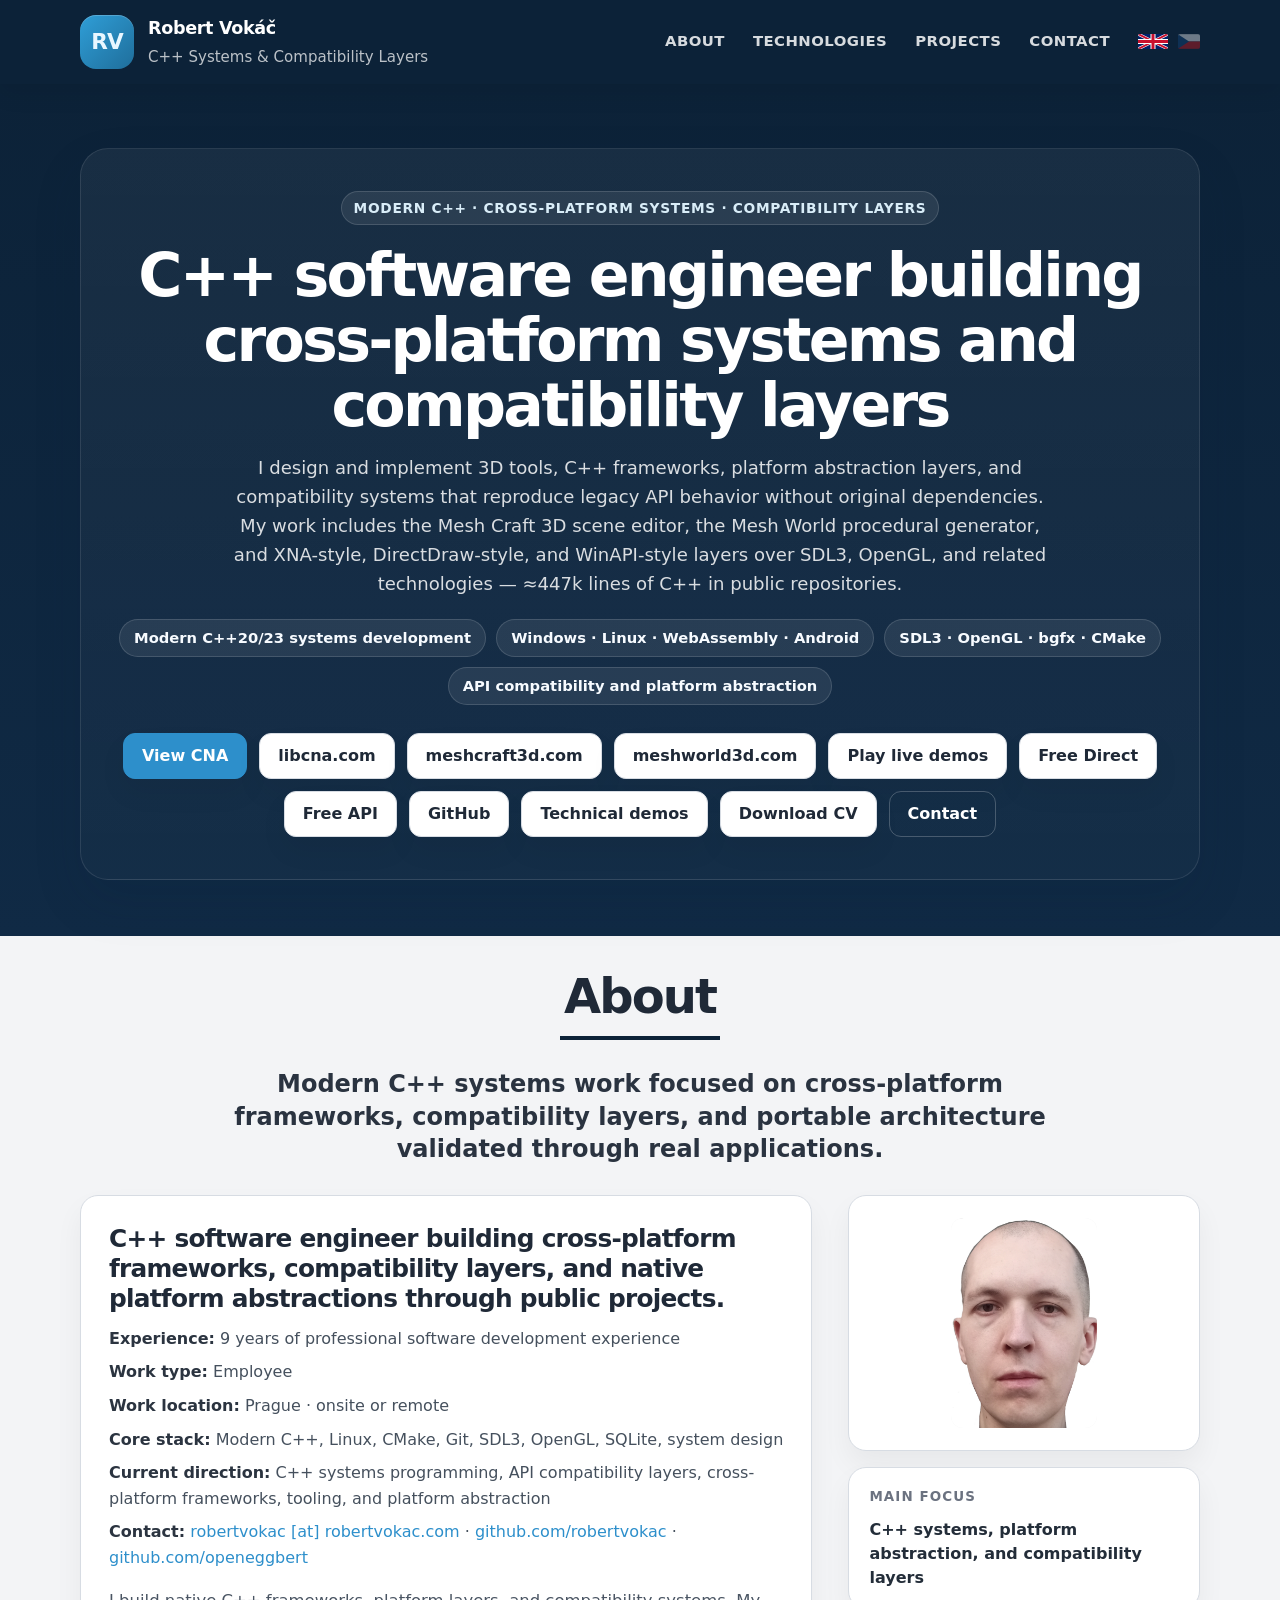
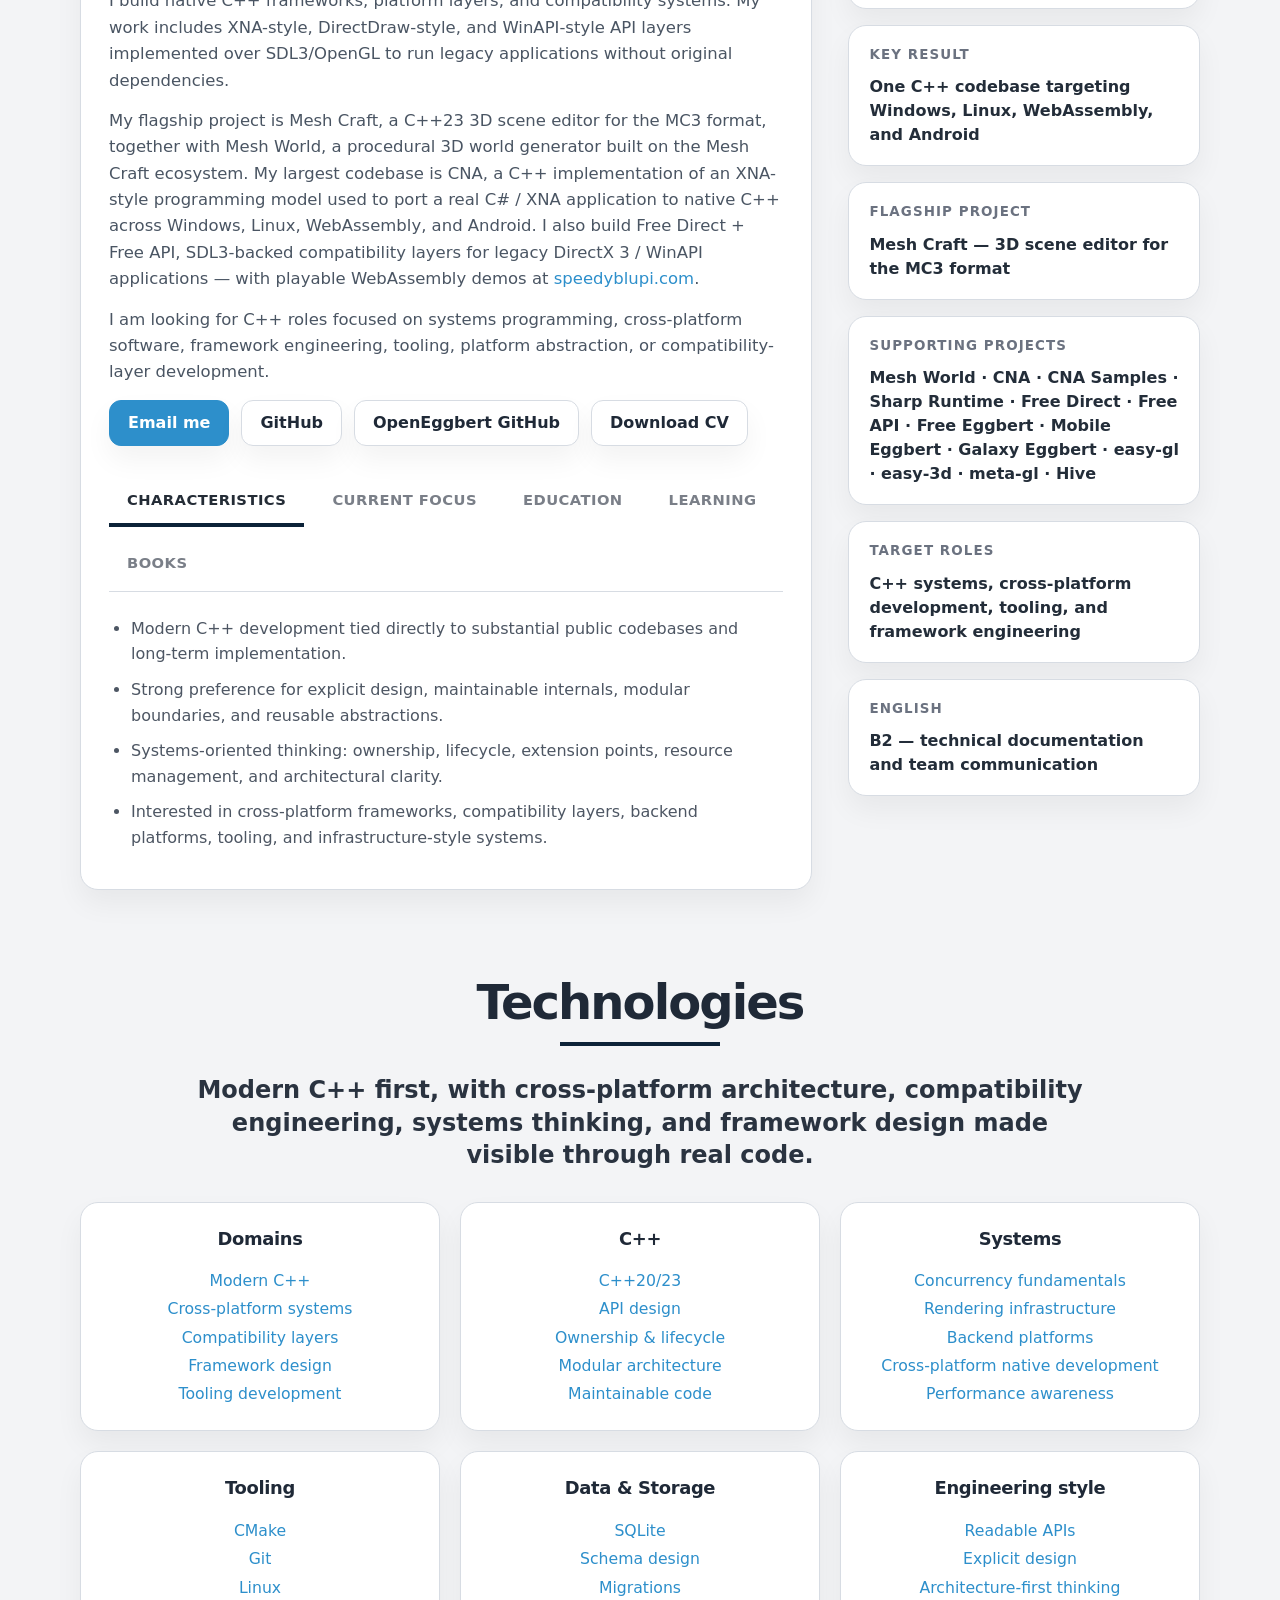
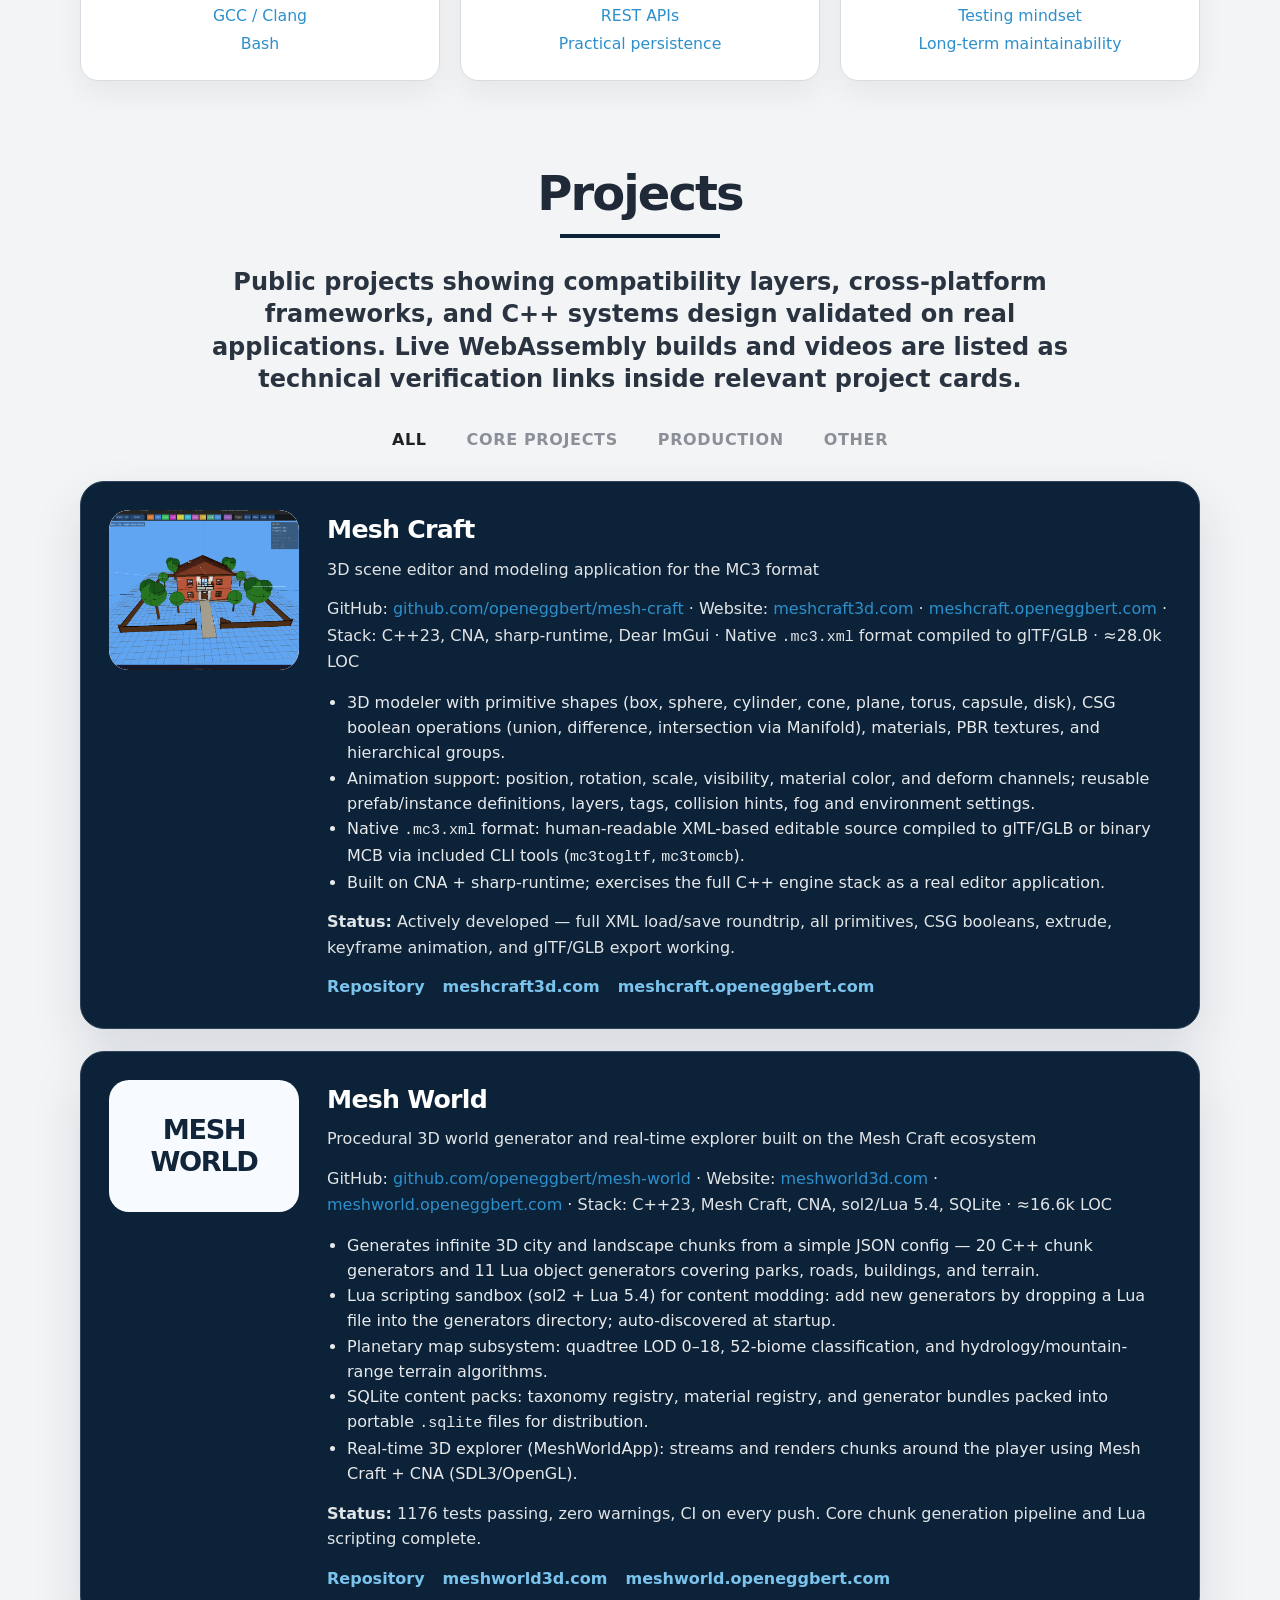
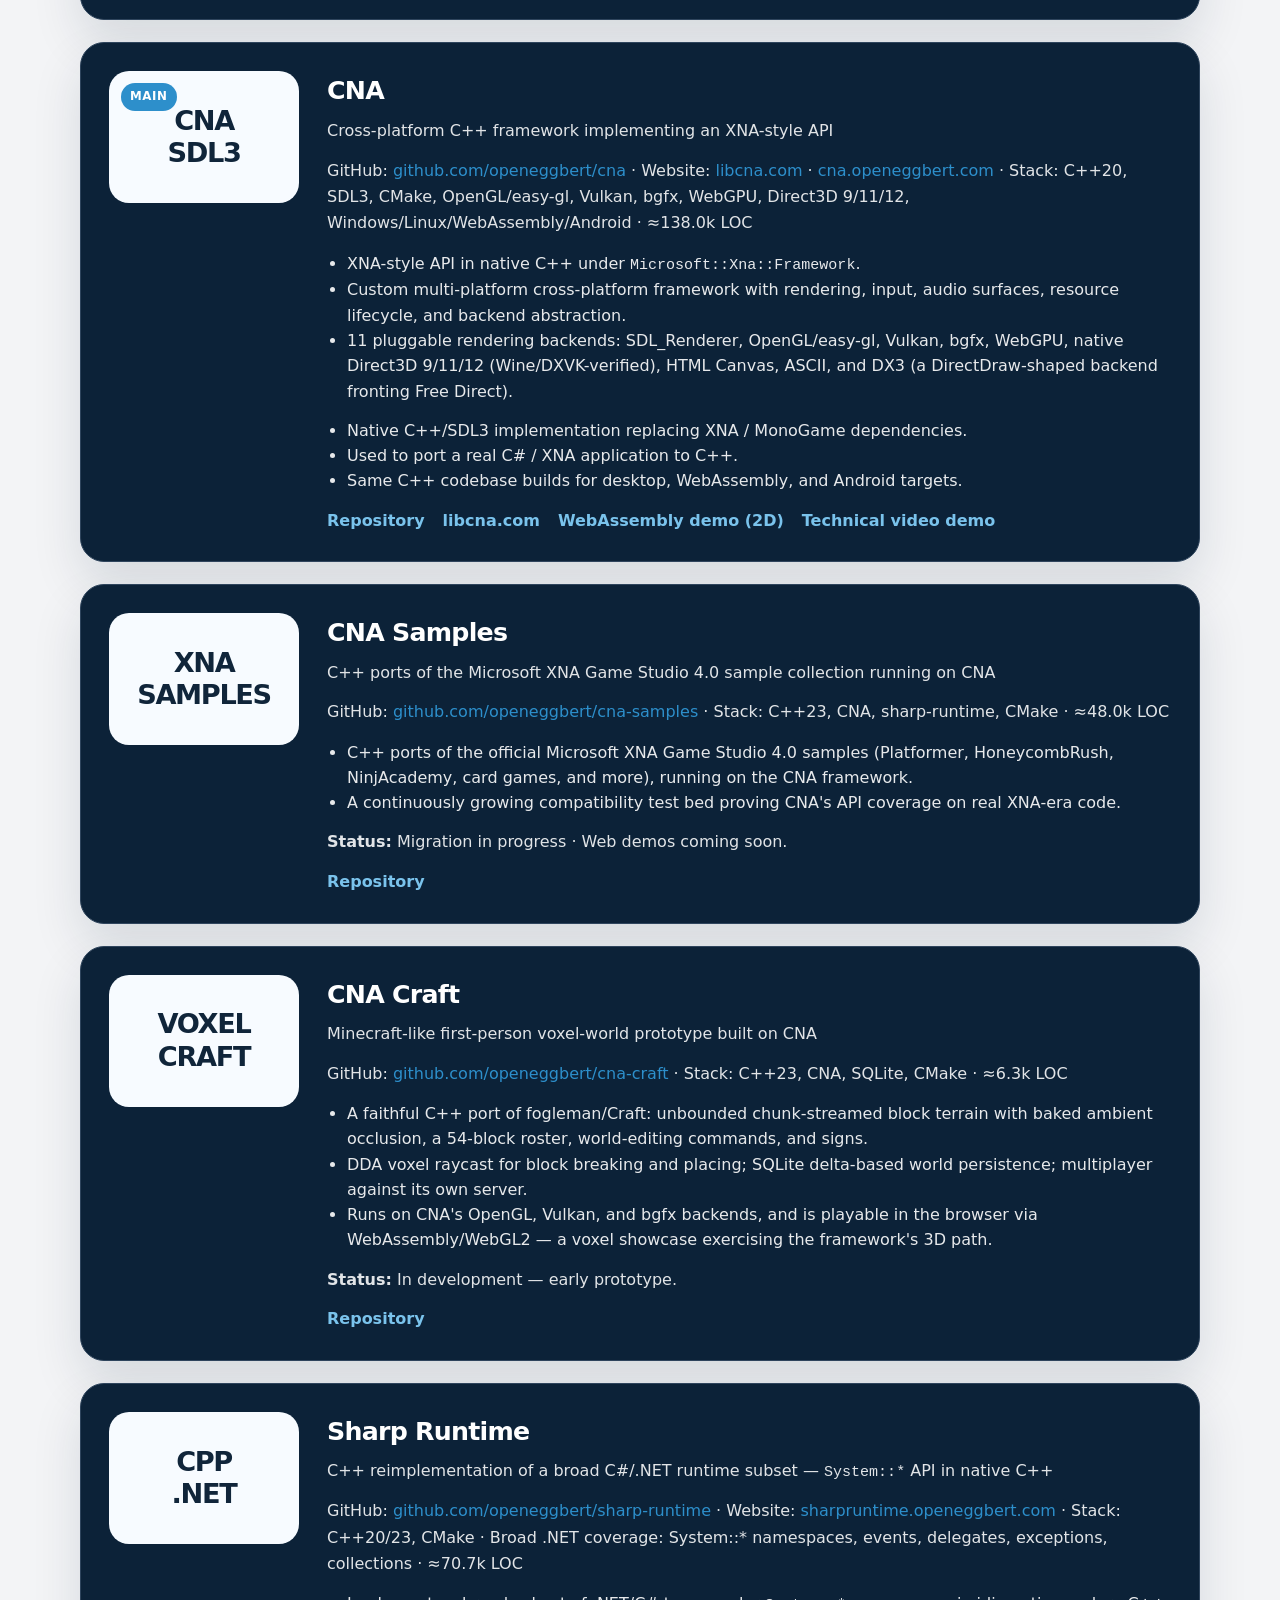
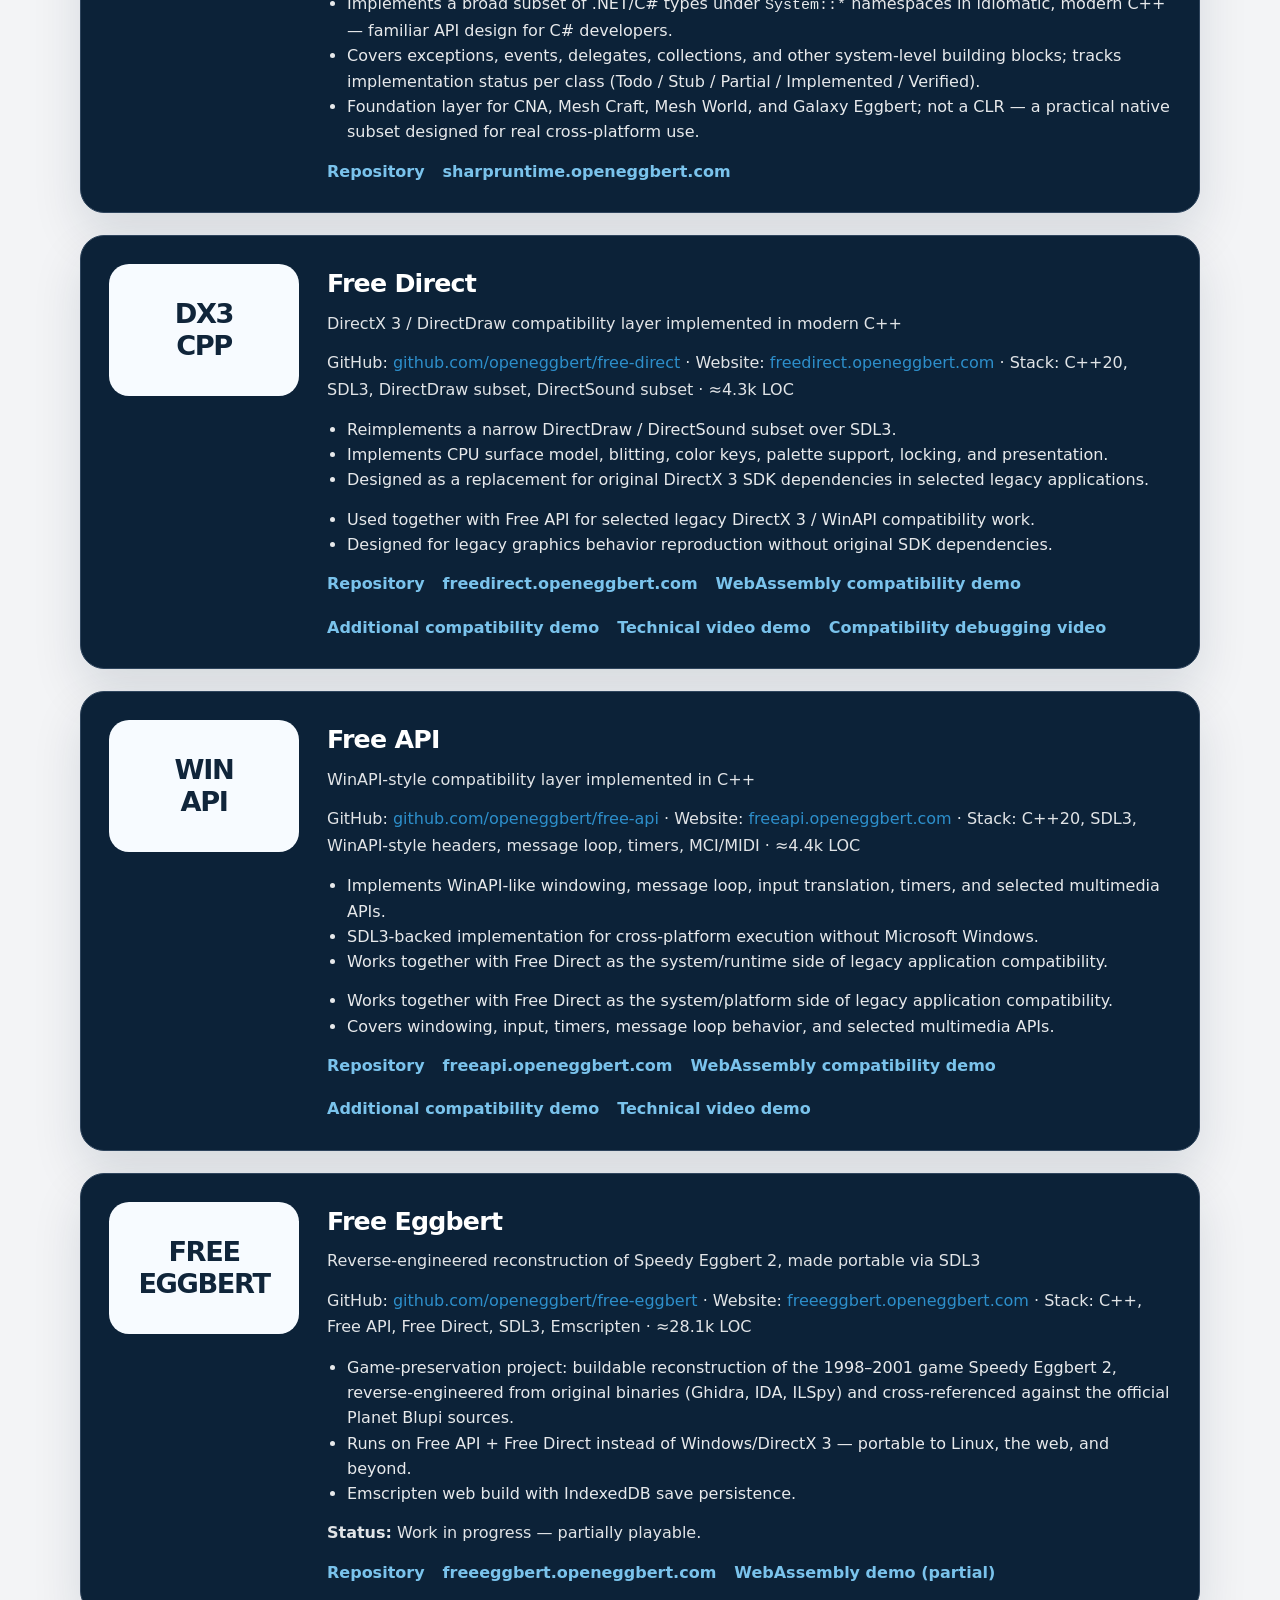
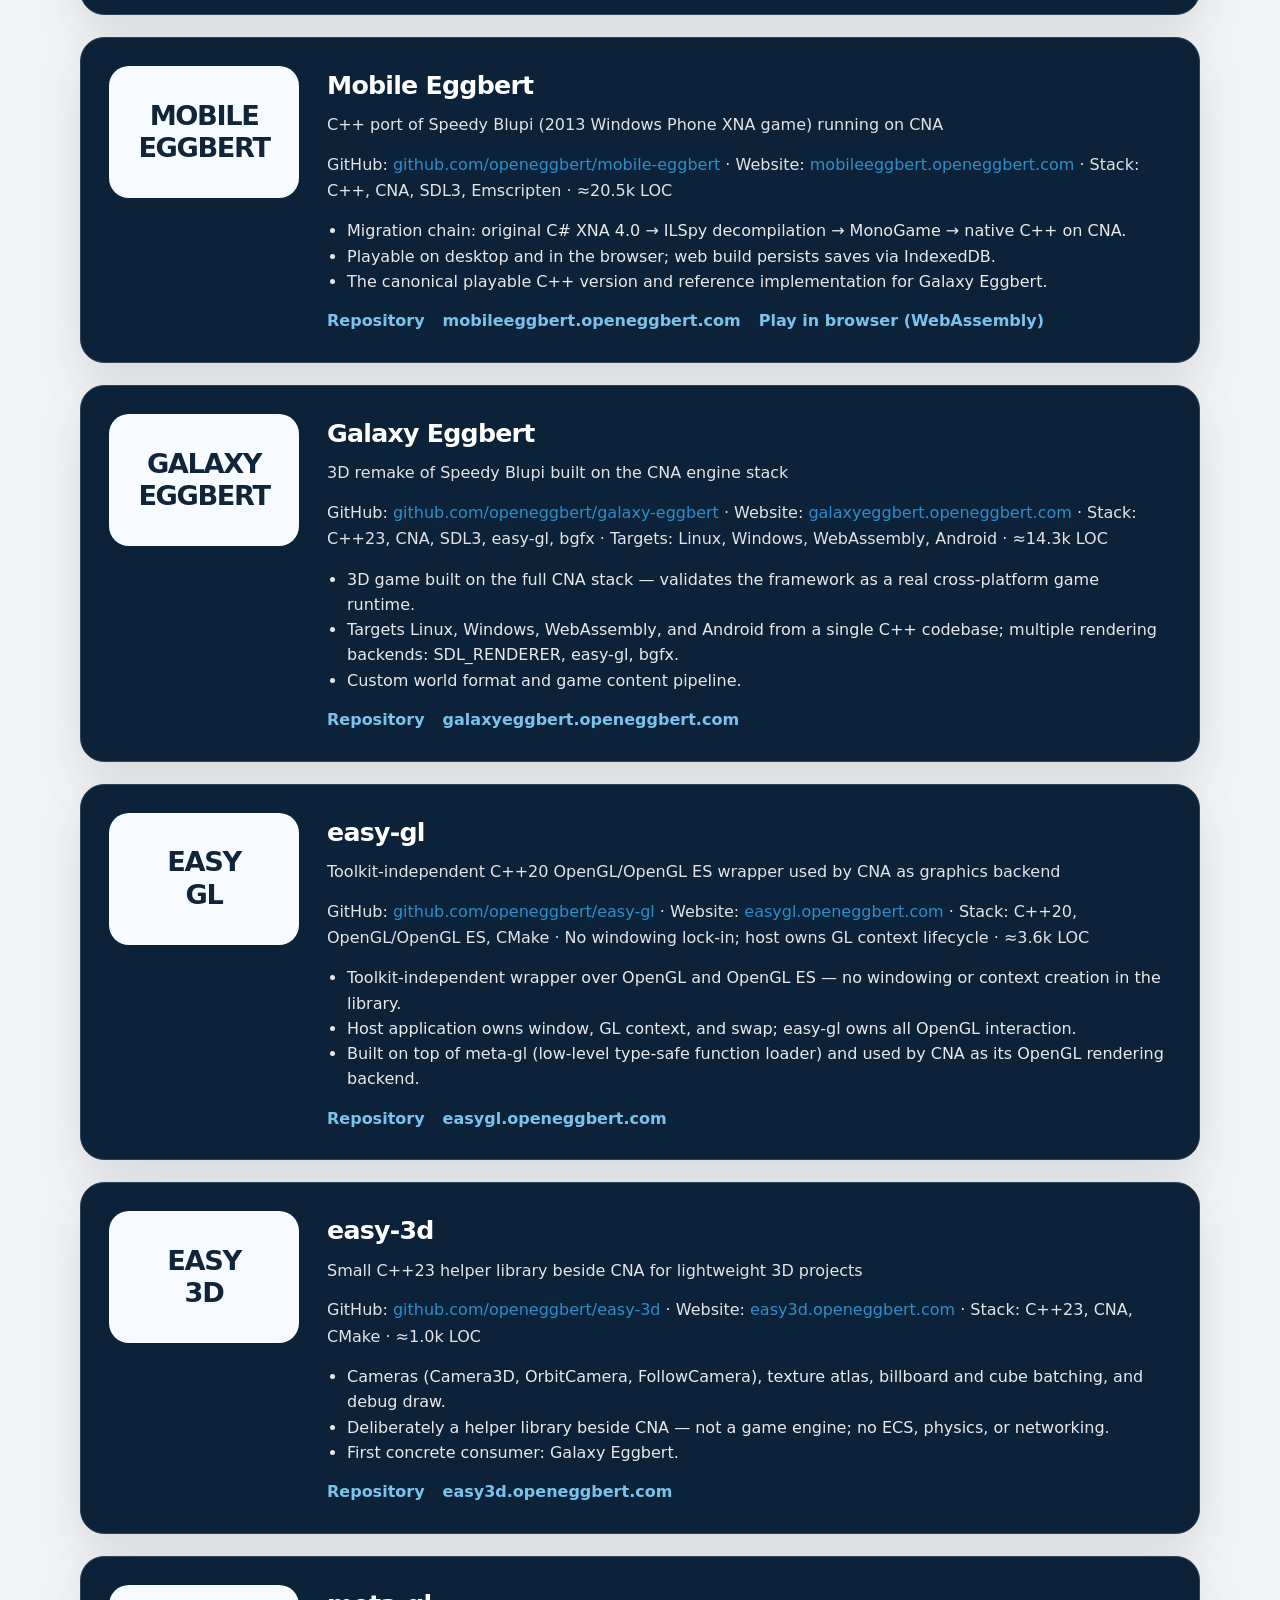
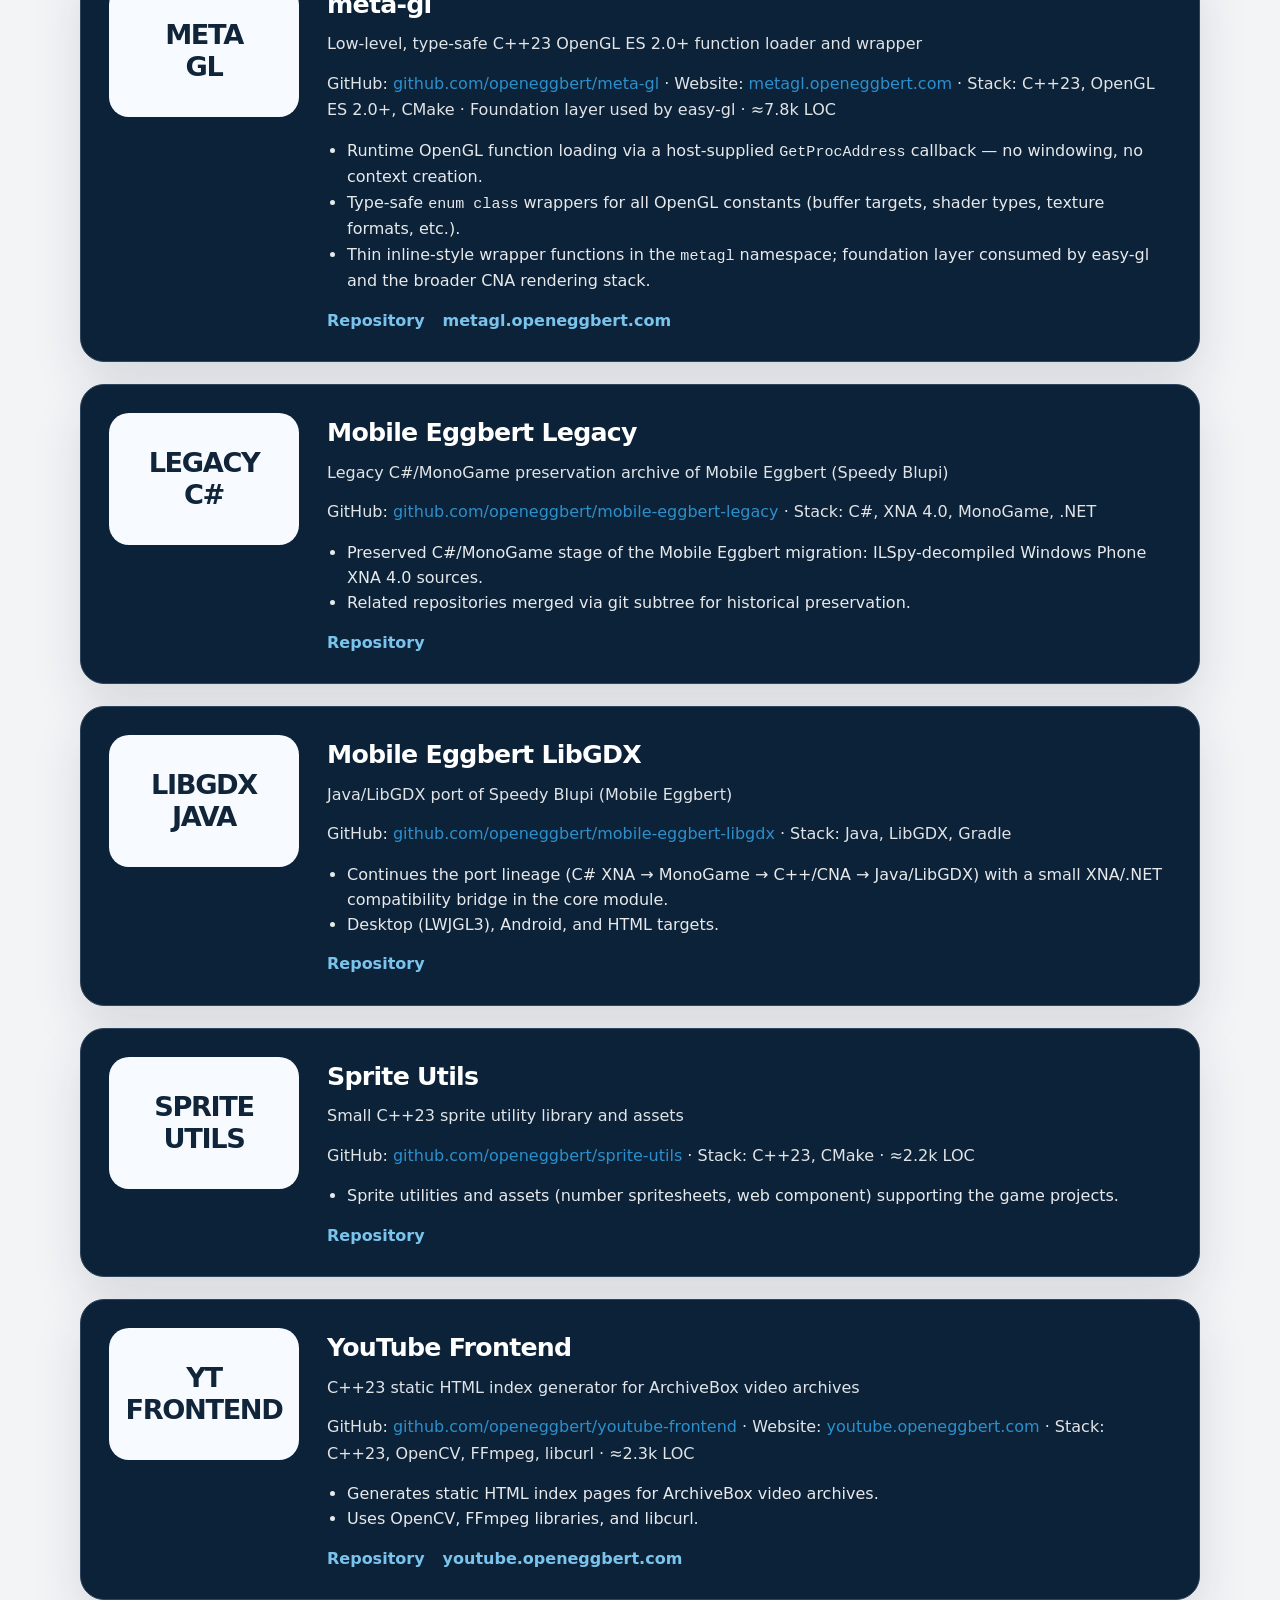
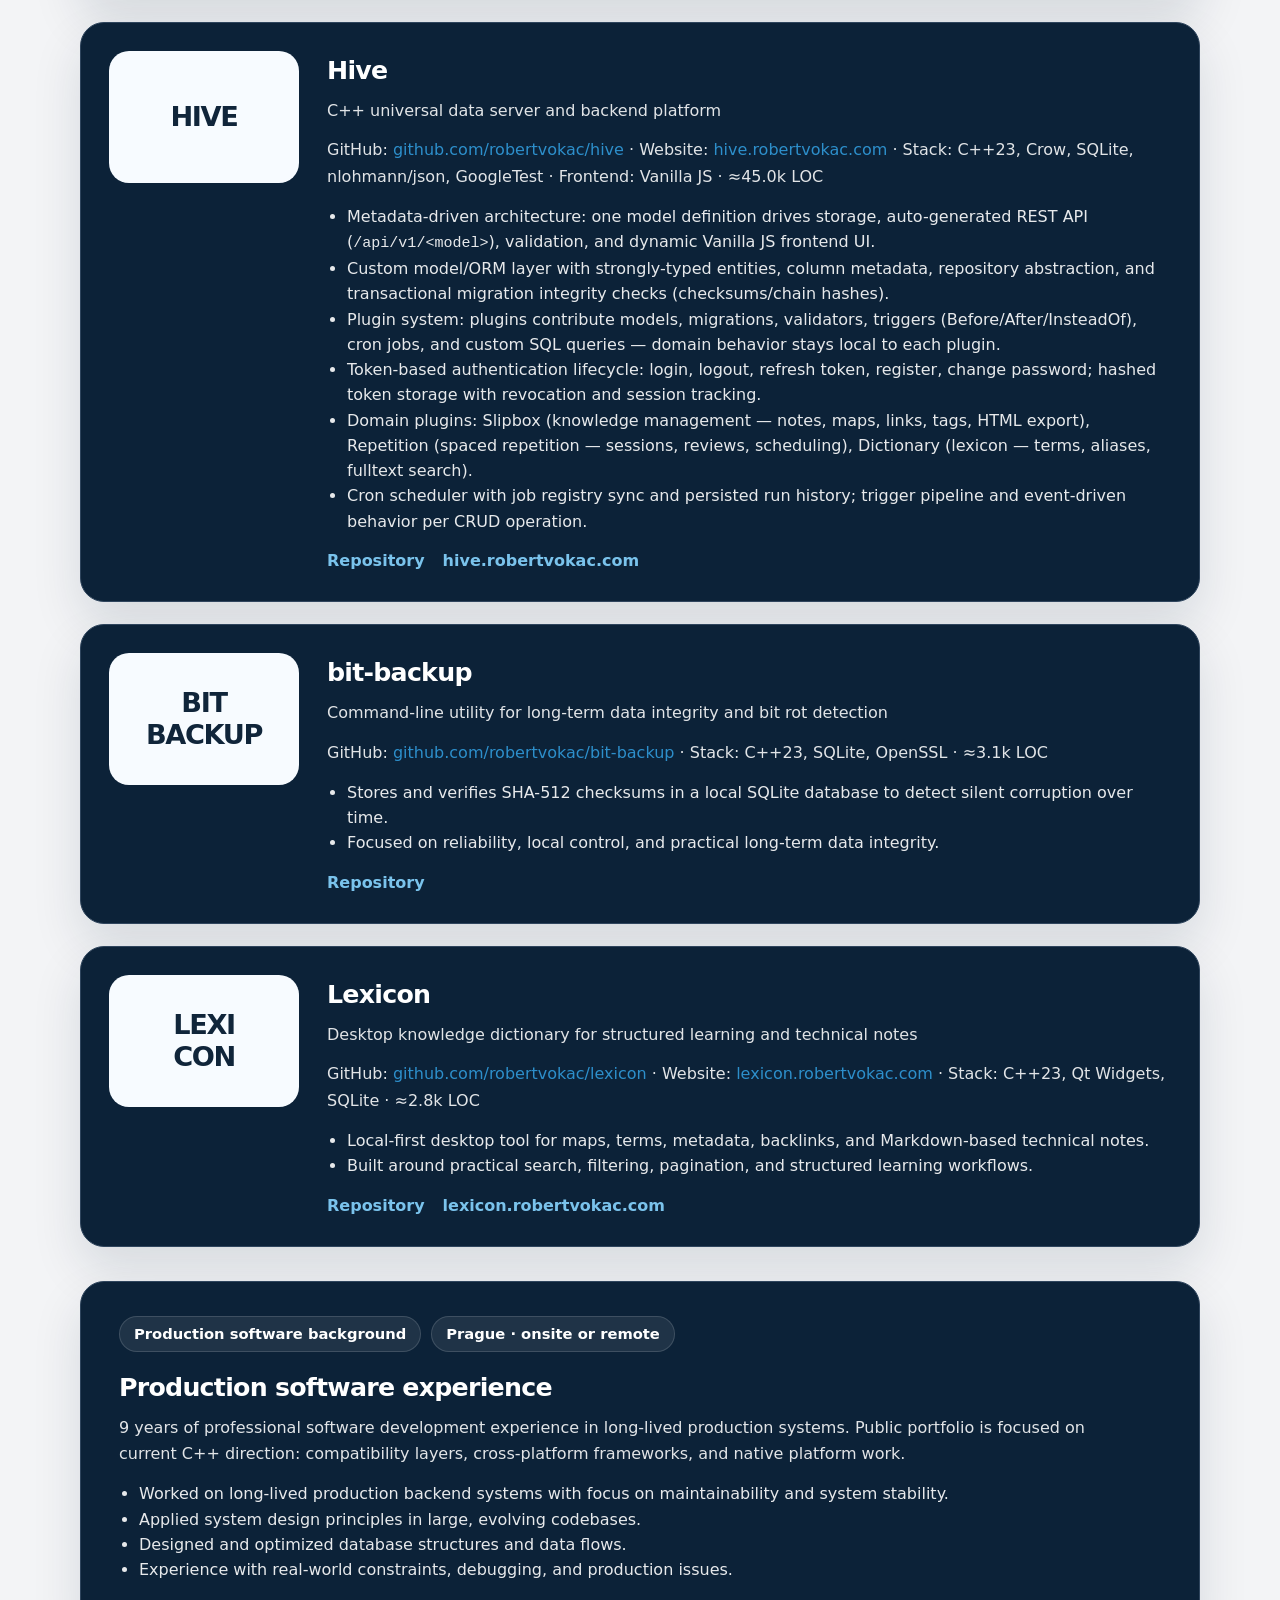
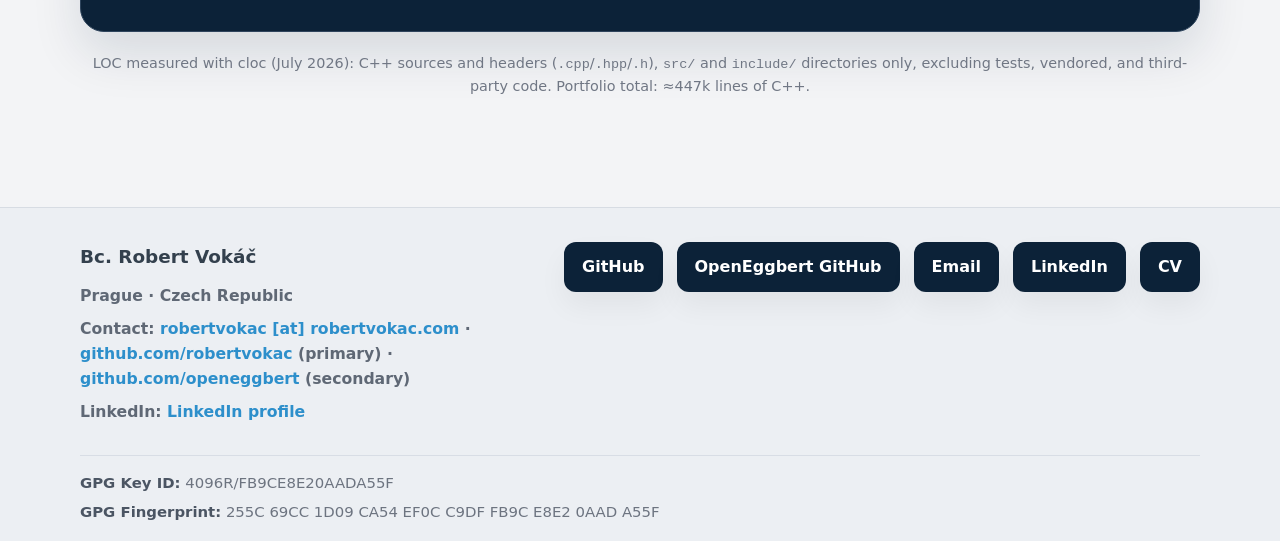
==== index.html @ 727cbc90 "Refresh full portfolio LOC recount + content drift (July 2026); refresh PDFs Portfolio total: ≈363k " ====
<!DOCTYPE html>

<html lang="en">
<head>
<meta charset="utf-8"/>
<meta content="width=device-width, initial-scale=1.0" name="viewport"/>
<title>Robert Vokáč | C++ Software Engineer</title>
<meta content="Robert Vokáč — C++ software engineer building 3D tooling (Mesh Craft, Mesh World), cross-platform frameworks, platform abstraction layers, and compatibility layers over SDL3/OpenGL." name="description"/>
<link href="favicon.png" rel="icon" type="image/png"/>
<link href="https://robertvokac.com/" hreflang="en" rel="alternate"/>
<link href="https://robertvokac.com/indexcz.html" hreflang="cs" rel="alternate"/>
<script>
    (function () {
        var m = document.cookie.match(/(?:^|;\s*)lang=([a-z]+)/);
        if (m && m[1] === 'cz') {
            location.replace('indexcz.html');
        }
    })();
</script>
<style>
        :root {
            --bg: #f3f4f6;
            --surface: #ffffff;
            --text: #1f2937;
            --muted: #6b7280;
            --navy: #0c2238;
            --navy-2: #102a45;
            --line: #d7dce3;
            --line-dark: #2f455d;
            --accent: #2d8fcb;
            --accent-dark: #216d9a;
            --shadow: 0 14px 28px rgba(0, 0, 0, 0.05);
            --shadow-strong: 0 22px 50px rgba(12, 34, 56, 0.12);
            --max: 1120px;
            --radius: 18px;
        }

        * {
            box-sizing: border-box;
        }

        html {
            scroll-behavior: smooth;
        }

        body {
            margin: 0;
            font-family: Inter, ui-sans-serif, system-ui, -apple-system, BlinkMacSystemFont, "Segoe UI", sans-serif;
            color: var(--text);
            background: var(--bg);
            line-height: 1.6;
        }

        a {
            color: var(--accent);
            text-decoration: none;
        }

        a:hover {
            color: var(--accent-dark);
            text-decoration: underline;
        }

        img {
            display: block;
            max-width: 100%;
        }

        code {
            font-family: ui-monospace, SFMono-Regular, Menlo, Consolas, monospace;
            font-size: 0.94em;
        }

        .container {
            width: min(calc(100% - 32px), var(--max));
            margin: 0 auto;
        }

        .site-header {
            background: var(--navy);
            color: #fff;
            position: sticky;
            top: 0;
            z-index: 20;
            box-shadow: 0 8px 24px rgba(0, 0, 0, 0.08);
        }

        .header-inner {
            min-height: 84px;
            display: flex;
            align-items: center;
            justify-content: space-between;
            gap: 24px;
        }

        .brand-wrap {
            display: flex;
            align-items: center;
            gap: 14px;
        }

        .brand-badge {
            width: 54px;
            height: 54px;
            border-radius: 16px;
            background: linear-gradient(135deg, #2f9ed7, #1f6e9b);
            color: #e9f7ff;
            display: flex;
            align-items: center;
            justify-content: center;
            font-size: 1.35rem;
            font-weight: 800;
            letter-spacing: -0.04em;
            box-shadow: inset 0 1px 0 rgba(255, 255, 255, 0.2);
        }

        .brand-text strong {
            display: block;
            font-size: 1.1rem;
            letter-spacing: -0.02em;
            margin-bottom: 2px;
        }

        .brand-text span {
            color: rgba(255, 255, 255, 0.72);
            font-size: 0.94rem;
        }

        .nav {
            display: flex;
            gap: 28px;
            flex-wrap: wrap;
        }

        .nav a {
            color: rgba(255, 255, 255, 0.84);
            font-size: 0.93rem;
            font-weight: 700;
            letter-spacing: 0.03em;
            text-transform: uppercase;
        }

        .nav a:hover {
            color: #fff;
            text-decoration: none;
        }

        .lang-flags {
            display: flex;
            align-items: center;
            gap: 10px;
        }

        .lang-flags a,
        .lang-flags .active {
            display: inline-flex;
            align-items: center;
        }

        .lang-flags a {
            opacity: 0.4;
            transition: opacity 0.15s ease;
        }

        .lang-flags a:hover {
            opacity: 1;
        }

        .lang-flags svg {
            display: block;
            border-radius: 2px;
        }

        .hero {
            background: linear-gradient(180deg, var(--navy) 0%, var(--navy-2) 100%);
            color: #fff;
            padding: 64px 0 56px;
        }

        .hero-panel {
            background: linear-gradient(180deg, rgba(255, 255, 255, 0.05), rgba(255, 255, 255, 0.02));
            border: 1px solid rgba(255, 255, 255, 0.1);
            border-radius: 28px;
            padding: 42px 36px;
            box-shadow: var(--shadow-strong);
            text-align: center;
        }

        .hero-kicker {
            display: inline-flex;
            align-items: center;
            min-height: 34px;
            padding: 0 12px;
            border-radius: 999px;
            background: rgba(255, 255, 255, 0.08);
            border: 1px solid rgba(255, 255, 255, 0.14);
            color: #d9edf8;
            font-size: 0.86rem;
            font-weight: 800;
            letter-spacing: 0.05em;
            text-transform: uppercase;
            margin-bottom: 18px;
        }

        .hero h1 {
            margin: 0 0 16px;
            font-size: clamp(2.3rem, 4.7vw, 4rem);
            line-height: 1.08;
            letter-spacing: -0.045em;
        }

        .hero p {
            max-width: 820px;
            margin: 0 auto 20px;
            color: rgba(255, 255, 255, 0.84);
            font-size: 1.13rem;
        }

        .hero-highlights {
            display: flex;
            justify-content: center;
            flex-wrap: wrap;
            gap: 10px;
            margin: 0 0 28px;
        }

        .hero-highlights span {
            display: inline-flex;
            align-items: center;
            min-height: 38px;
            padding: 0 14px;
            border-radius: 999px;
            background: rgba(255, 255, 255, 0.08);
            border: 1px solid rgba(255, 255, 255, 0.14);
            color: #f7fbff;
            font-size: 0.92rem;
            font-weight: 700;
        }

        .hero-video, .project-video {
            margin: 24px auto;
            max-width: 860px;
        }

        .project-video {
            max-width: 780px;
            margin-left: 0;
        }

        .video-frame {
            position: relative;
            width: 100%;
            aspect-ratio: 16 / 9;
            overflow: hidden;
            border-radius: 16px;
            border: 1px solid rgba(255, 255, 255, 0.14);
            background: rgba(255, 255, 255, 0.06);
            box-shadow: var(--shadow-strong);
        }

        .project-video .video-frame {
            border-color: rgba(255, 255, 255, 0.18);
        }

        .video-frame iframe {
            position: absolute;
            inset: 0;
            width: 100%;
            height: 100%;
            border: 0;
        }

        .video-caption {
            margin: 8px 0 0;
            color: rgba(255, 255, 255, 0.78);
            font-size: 0.92rem;
            text-align: center;
        }

        .project-video .video-caption {
            text-align: left;
        }

        .cta-row {
            display: flex;
            gap: 12px;
            flex-wrap: wrap;
        }

        .hero .cta-row {
            justify-content: center;
        }

        .btn {
            display: inline-flex;
            align-items: center;
            justify-content: center;
            min-height: 46px;
            padding: 0 18px;
            border: 1px solid var(--line);
            border-radius: 12px;
            background: #fff;
            color: var(--text);
            font-weight: 800;
            text-decoration: none;
            box-shadow: var(--shadow);
            transition: transform 0.15s ease, background 0.15s ease, color 0.15s ease, border-color 0.15s ease;
        }

        .btn:hover {
            text-decoration: none;
            transform: translateY(-1px);
        }

        .btn.primary {
            background: var(--accent);
            border-color: var(--accent);
            color: #fff;
        }

        .btn.primary:hover {
            background: var(--accent-dark);
            border-color: var(--accent-dark);
            color: #fff;
        }

        .btn.dark {
            background: transparent;
            color: #fff;
            border-color: rgba(255, 255, 255, 0.22);
            box-shadow: none;
        }

        .btn.dark:hover {
            background: rgba(255, 255, 255, 0.06);
            color: #fff;
        }

        main {
            padding-bottom: 24px;
        }

        section {
            padding: 34px 0 52px;
        }

        .section-title {
            text-align: center;
            margin-bottom: 34px;
        }

        .section-title h2 {
            margin: 0;
            font-size: clamp(2rem, 4vw, 3rem);
            line-height: 1.1;
            letter-spacing: -0.04em;
        }

        .section-title::after {
            content: "";
            display: block;
            width: 160px;
            max-width: 40vw;
            height: 4px;
            margin: 14px auto 0;
            background: var(--navy);
        }

        .intro-quote {
            text-align: center;
            margin: -6px auto 30px;
            max-width: 900px;
            font-size: clamp(1.05rem, 2vw, 1.5rem);
            font-weight: 700;
            color: #2a3340;
            line-height: 1.35;
        }

        .about-grid {
            display: grid;
            grid-template-columns: 1.25fr 0.6fr;
            gap: 36px;
            align-items: start;
        }

        .card {
            background: var(--surface);
            border: 1px solid var(--line);
            border-radius: var(--radius);
            box-shadow: var(--shadow);
        }

        .about-main {
            padding: 28px;
        }

        .about-main h3 {
            margin: 28px 0 12px;
            font-size: 1.45rem;
            line-height: 1.2;
            letter-spacing: -0.03em;
        }

        .about-main h3:first-child {
            margin-top: 0;
            font-size: 1.55rem;
        }

        .facts {
            display: grid;
            gap: 8px;
            margin-bottom: 18px;
            font-size: 1rem;
            color: #45505d;
        }

        .facts strong {
            color: #2b3440;
        }

        .facts a {
            word-break: break-word;
        }

        .about-main p {
            margin: 0 0 14px;
            font-size: 1.03rem;
            color: #4a5563;
            max-width: 780px;
        }

        .about-side {
            display: grid;
            gap: 16px;
        }

        .portrait-frame {
            padding: 22px;
            display: flex;
            align-items: center;
            justify-content: center;
        }

        .portrait-frame img {
            width: auto;
            max-width: 76%;
            max-height: 210px;
            object-fit: contain;
            background: #f5f5f5;
            border-radius: 12px;
        }

        .side-card {
            padding: 18px 20px;
        }

        .side-card h4 {
            margin: 0 0 10px;
            font-size: 0.84rem;
            letter-spacing: 0.08em;
            text-transform: uppercase;
            color: var(--muted);
        }

        .side-card p {
            margin: 0;
            font-size: 1rem;
            font-weight: 700;
            color: #232d39;
            line-height: 1.5;
        }

        .tab-nav {
            display: flex;
            gap: 10px;
            flex-wrap: wrap;
            border-bottom: 1px solid var(--line);
            margin-top: 28px;
        }

        .tab-button {
            appearance: none;
            border: 0;
            background: transparent;
            padding: 14px 18px 12px;
            margin: 0;
            color: #7a7f88;
            font: inherit;
            font-size: 0.92rem;
            font-weight: 800;
            letter-spacing: 0.03em;
            text-transform: uppercase;
            border-bottom: 4px solid transparent;
            cursor: pointer;
        }

        .tab-button.active {
            color: #242c36;
            border-bottom-color: var(--navy);
        }

        .tab-panel {
            display: none;
            padding: 24px 0 0;
        }

        .tab-panel.active {
            display: block;
        }

        .bullets, .book-list, .edu-list, .course-list {
            margin: 0;
            padding-left: 22px;
            color: #4d5663;
            font-size: 1rem;
        }

        .bullets li, .book-list li, .course-list li {
            margin-bottom: 10px;
        }

        .edu-item {
            margin-bottom: 24px;
            font-size: 1rem;
            color: #4d5663;
        }

        .edu-item strong {
            color: #26303b;
        }

        .muted-note {
            color: #707784;
            font-size: 0.95rem;
            margin-bottom: 14px;
        }

        details summary {
            cursor: pointer;
            font-weight: 800;
            color: #273240;
            margin-bottom: 14px;
        }

        .book-columns {
            columns: 2;
            column-gap: 34px;
        }

        .book-columns li {
            break-inside: avoid;
        }

        .tech-grid {
            display: grid;
            grid-template-columns: repeat(3, minmax(0, 1fr));
            gap: 20px;
        }

        .tech-card {
            background: var(--surface);
            border: 1px solid var(--line);
            border-radius: var(--radius);
            min-height: 176px;
            padding: 22px;
            text-align: center;
            box-shadow: var(--shadow);
        }

        .tech-card h3 {
            margin: 0 0 14px;
            font-size: 1.12rem;
            letter-spacing: -0.02em;
        }

        .tech-card p {
            margin: 0;
            color: var(--accent);
            font-size: 0.98rem;
            line-height: 1.8;
        }

        .project-filter {
            display: flex;
            justify-content: center;
            gap: 28px;
            flex-wrap: wrap;
            margin-bottom: 28px;
        }

        .filter-button {
            appearance: none;
            border: 0;
            background: transparent;
            color: #8b9098;
            cursor: pointer;
            font: inherit;
            font-size: 1rem;
            font-weight: 800;
            text-transform: uppercase;
            letter-spacing: 0.04em;
        }

        .filter-button.active {
            color: #1e2024;
        }

        .project-list {
            display: grid;
            gap: 22px;
        }

        .project-card {
            background: var(--navy);
            color: #fff;
            border: 1px solid var(--line-dark);
            border-radius: 24px;
            padding: 28px;
            display: grid;
            grid-template-columns: 190px 1fr;
            gap: 28px;
            align-items: start;
            box-shadow: var(--shadow-strong);
        }

        .project-card[hidden] {
            display: none;
        }

        .project-media {
            width: 190px;
            min-height: 132px;
            border-radius: 20px;
            background: #f7fbff;
            display: flex;
            align-items: center;
            justify-content: center;
            color: #10253a;
            font-weight: 900;
            font-size: 1.7rem;
            line-height: 1.18;
            letter-spacing: -0.05em;
            text-align: center;
            padding: 16px;
            position: relative;
        }

        .project-badge {
            position: absolute;
            top: 12px;
            left: 12px;
            display: inline-flex;
            align-items: center;
            min-height: 28px;
            padding: 0 9px;
            border-radius: 999px;
            background: var(--accent);
            color: #fff;
            font-size: 0.74rem;
            font-weight: 900;
            letter-spacing: 0.05em;
            text-transform: uppercase;
        }

        .project-content h3 {
            margin: 0 0 6px;
            font-size: 1.58rem;
            letter-spacing: -0.03em;
        }

        .project-role {
            margin: 0 0 10px;
            color: rgba(255, 255, 255, 0.8);
            font-size: 1rem;
        }

        .project-meta {
            margin: 0 0 16px;
            color: rgba(255, 255, 255, 0.86);
            font-size: 0.98rem;
            line-height: 1.65;
        }

        .project-content ul {
            margin: 0 0 14px;
            padding-left: 20px;
            color: rgba(255, 255, 255, 0.9);
            font-size: 1rem;
            line-height: 1.58;
        }

        .project-content p {
            margin: 0 0 14px;
            color: rgba(255, 255, 255, 0.88);
            font-size: 1rem;
        }

        .project-actions {
            display: flex;
            gap: 18px;
            flex-wrap: wrap;
            margin-top: 6px;
        }

        .project-actions a {
            color: #7ac3ec;
            font-size: 1rem;
            font-weight: 700;
        }

        .project-actions a:hover {
            color: #a9daf4;
        }

        .professional-card {
            grid-template-columns: 1fr;
            padding: 34px 38px;
        }

        .professional-card .project-content {
            max-width: 980px;
        }

        .experience-tags {
            display: flex;
            flex-wrap: wrap;
            gap: 10px;
            margin-bottom: 16px;
        }

        .experience-tags span {
            display: inline-flex;
            align-items: center;
            min-height: 36px;
            padding: 0 14px;
            background: rgba(255, 255, 255, 0.08);
            border: 1px solid rgba(255, 255, 255, 0.14);
            color: #ffffff;
            font-size: 0.92rem;
            font-weight: 700;
            border-radius: 999px;
        }

        .status-note {
            display: inline-flex;
            align-items: center;
            min-height: 30px;
            padding: 0 10px;
            margin: 4px 0 14px;
            border-radius: 999px;
            background: rgba(255, 255, 255, 0.08);
            border: 1px solid rgba(255, 255, 255, 0.14);
            color: rgba(255, 255, 255, 0.88);
            font-size: 0.86rem;
            font-weight: 800;
            letter-spacing: 0.03em;
            text-transform: uppercase;
        }

        .footer {
            margin-top: 18px;
            border-top: 1px solid var(--line);
            background: #eceff3;
            padding: 34px 0 26px;
        }

        .footer-grid {
            display: grid;
            grid-template-columns: 1fr auto;
            gap: 28px;
            align-items: start;
        }

        .footer-contact h3 {
            margin: 0 0 12px;
            font-size: 1.15rem;
            color: #33404d;
        }

        .footer-contact p {
            margin: 0 0 8px;
            color: #5f6875;
            font-size: 0.98rem;
            font-weight: 700;
            line-height: 1.6;
        }

        .footer-contact a {
            color: var(--accent);
            font-weight: 700;
        }

        .footer-actions {
            display: flex;
            gap: 14px;
            flex-wrap: wrap;
            justify-content: flex-end;
        }

        .footer-pill {
            min-width: 58px;
            min-height: 50px;
            padding: 0 18px;
            display: inline-flex;
            align-items: center;
            justify-content: center;
            background: var(--navy);
            color: #fff;
            text-decoration: none;
            font-weight: 800;
            font-size: 1rem;
            border-radius: 12px;
            box-shadow: var(--shadow);
            transition: background 0.15s ease, transform 0.15s ease;
        }

        .footer-pill:hover {
            color: #fff;
            text-decoration: none;
            background: var(--navy-2);
            transform: translateY(-1px);
        }

        .footer-gpg {
            margin-top: 22px;
            padding-top: 16px;
            border-top: 1px solid #d8dde5;
            color: #6d7480;
            font-size: 0.93rem;
            display: grid;
            gap: 6px;
        }

        .footer-gpg strong {
            color: #4b5563;
        }

        .footer-gpg code {
            font-family: inherit;
            font-size: inherit;
            color: inherit;
        }

        @media (max-width: 980px) {
            .about-grid, .project-card, .tech-grid, .footer-grid {
                grid-template-columns: 1fr;
            }

            .project-card {
                padding: 24px;
            }

            .project-media {
                width: 100%;
                min-height: 110px;
                font-size: 1.55rem;
            }

            .footer-actions {
                justify-content: flex-start;
            }

            .professional-card {
                padding: 28px;
            }
        }

        @media (max-width: 760px) {
            .header-inner {
                padding: 18px 0;
                min-height: auto;
                flex-direction: column;
                align-items: flex-start;
            }

            .nav {
                gap: 16px;
            }

            .hero {
                padding: 42px 0 38px;
            }

            .hero-panel, .about-main {
                padding: 24px 20px;
            }

            .tab-nav, .project-filter, .cta-row {
                gap: 10px;
            }

            .tab-button {
                padding: 12px 10px 10px;
            }

            .container {
                width: min(calc(100% - 20px), var(--max));
            }

            .book-columns {
                columns: 1;
            }

            .footer-pill {
                width: 100%;
            }
        }
    </style>
</head>
<body>
<header class="site-header">
<div class="container header-inner">
<div class="brand-wrap">
<div class="brand-badge">RV</div>
<div class="brand-text">
<strong>Robert Vokáč</strong>
<span>C++ Systems &amp; Compatibility Layers</span>
</div>
</div>
<nav aria-label="Primary navigation" class="nav">
<a href="#about">About</a>
<a href="#technologies">Technologies</a>
<a href="#projects">Projects</a>
<a href="#contact">Contact</a>
<span class="lang-flags"><span class="active" title="English"><svg height="15" viewbox="0 0 60 30" width="30" xmlns="http://www.w3.org/2000/svg"><clippath id="ukclip"><path d="M0,0 v30 h60 v-30 z"/></clippath><g clip-path="url(#ukclip)"><path d="M0,0 v30 h60 v-30 z" fill="#012169"/><path d="M0,0 L60,30 M60,0 L0,30" stroke="#fff" stroke-width="6"/><path d="M0,0 L60,30 M60,0 L0,30" stroke="#C8102E" stroke-width="4"/><path d="M30,0 v30 M0,15 h60" stroke="#fff" stroke-width="10"/><path d="M30,0 v30 M0,15 h60" stroke="#C8102E" stroke-width="6"/></g></svg></span><a aria-label="Česká verze" href="indexcz.html" hreflang="cs" lang="cs" onclick="document.cookie='lang=cz;path=/;max-age=31536000'" title="Česká verze"><svg height="15" viewbox="0 0 6 4" width="22" xmlns="http://www.w3.org/2000/svg"><rect fill="#fff" height="2" width="6"/><rect fill="#d7141a" height="2" width="6" y="2"/><path d="M0 0l3 2-3 2z" fill="#11457e"/></svg></a></span>
</nav>
</div>
</header>
<section class="hero">
<div class="container">
<div class="hero-panel">
<div class="hero-kicker">Modern C++ · Cross-Platform Systems · Compatibility Layers</div>
<h1>C++ software engineer building cross-platform systems and compatibility layers</h1>
<p>I design and implement 3D tools, C++ frameworks, platform abstraction layers, and compatibility systems that reproduce legacy API behavior without original dependencies. My work includes the Mesh Craft 3D scene editor, the Mesh World procedural generator, and XNA-style, DirectDraw-style, and WinAPI-style layers over SDL3, OpenGL, and related technologies — ≈447k lines of C++ in public repositories.</p>
<div class="hero-highlights">
<span>Modern C++20/23 systems development</span>
<span>Windows · Linux · WebAssembly · Android</span>
<span>SDL3 · OpenGL · bgfx · CMake</span>
<span>API compatibility and platform abstraction</span>
</div>

<div class="cta-row"><a class="btn primary" href="https://github.com/openeggbert/cna" rel="noreferrer" target="_blank">View CNA</a>
<a class="btn" href="https://libcna.com" rel="noreferrer" target="_blank">libcna.com</a>
<a class="btn" href="https://meshcraft3d.com" rel="noreferrer" target="_blank">meshcraft3d.com</a>
<a class="btn" href="https://meshworld3d.com" rel="noreferrer" target="_blank">meshworld3d.com</a>
<a class="btn" href="https://speedyblupi.com" rel="noreferrer" target="_blank">Play live demos</a>
<a class="btn" href="https://github.com/openeggbert/free-direct" rel="noreferrer" target="_blank">Free Direct</a>
<a class="btn" href="https://github.com/openeggbert/free-api" rel="noreferrer" target="_blank">Free API</a>
<a class="btn" href="https://github.com/robertvokac" rel="noreferrer" target="_blank">GitHub</a>
<a class="btn" href="#projects">Technical demos</a>
<a class="btn" download="" href="robert-vokac-cv-2026.pdf">Download CV</a>
<a class="btn dark" href="mailto:robertvokac@robertvokac.com">Contact</a></div>
</div>
</div>
</section>
<main>
<section id="about">
<div class="container">
<div class="section-title"><h2>About</h2></div>
<p class="intro-quote">Modern C++ systems work focused on cross-platform frameworks, compatibility layers, and portable architecture validated through real applications.</p>
<div class="about-grid">
<div class="about-main card">
<h3>C++ software engineer building cross-platform frameworks, compatibility layers, and native platform abstractions through public projects.</h3>
<div class="facts">
<div><strong>Experience:</strong> 9 years of professional software development experience</div>
<div><strong>Work type:</strong> Employee</div>
<div><strong>Work location:</strong> Prague · onsite or remote</div>
<div><strong>Core stack:</strong> Modern C++, Linux, CMake, Git, SDL3, OpenGL, SQLite, system design</div>
<div><strong>Current direction:</strong> C++ systems programming, API compatibility layers, cross-platform frameworks, tooling, and platform abstraction</div>
<div><strong>Contact:</strong>
<a href="mailto:robertvokac@robertvokac.com">robertvokac [at] robertvokac.com</a> ·
                            <a href="https://github.com/robertvokac" rel="noreferrer" target="_blank">github.com/robertvokac</a>
                            ·
                            <a href="https://github.com/openeggbert" rel="noreferrer" target="_blank">github.com/openeggbert</a>
</div>
</div>
<p>I build native C++ frameworks, platform layers, and compatibility systems. My work includes XNA-style, DirectDraw-style, and WinAPI-style API layers implemented over SDL3/OpenGL to run legacy applications without original dependencies.</p>
<p>My flagship project is Mesh Craft, a C++23 3D scene editor for the MC3 format, together with Mesh World, a procedural 3D world generator built on the Mesh Craft ecosystem. My largest codebase is CNA, a C++ implementation of an XNA-style programming model used to port a real C# / XNA application to native C++ across Windows, Linux, WebAssembly, and Android. I also build Free Direct + Free API, SDL3-backed compatibility layers for legacy DirectX 3 / WinAPI applications — with playable WebAssembly demos at <a href="https://speedyblupi.com" rel="noreferrer" target="_blank">speedyblupi.com</a>.</p>
<p>I am looking for C++ roles focused on systems programming, cross-platform software, framework engineering, tooling, platform abstraction, or compatibility-layer development.</p>
<div class="cta-row">
<a class="btn primary" href="mailto:robertvokac@robertvokac.com">Email me</a>
<a class="btn" href="https://github.com/robertvokac" rel="noreferrer" target="_blank">GitHub</a>
<a class="btn" href="https://github.com/openeggbert" rel="noreferrer" target="_blank">OpenEggbert
                            GitHub</a>
<a class="btn" download="" href="robert-vokac-cv-2026.pdf">Download CV</a>
</div>
<div aria-label="About details tabs" class="tab-nav" role="tablist">
<button class="tab-button active" data-tab="characteristics" type="button">Characteristics
                        </button>
<button class="tab-button" data-tab="current-focus" type="button">Current focus</button>
<button class="tab-button" data-tab="education" type="button">Education</button>
<button class="tab-button" data-tab="learning" type="button">Learning</button>
<button class="tab-button" data-tab="books" type="button">Books</button>
</div>
<div class="tab-panel active" id="characteristics">
<ul class="bullets">
<li>Modern C++ development tied directly to substantial public codebases and long-term implementation.</li>
<li>Strong preference for explicit design, maintainable internals, modular boundaries, and reusable abstractions.</li>
<li>Systems-oriented thinking: ownership, lifecycle, extension points, resource management, and architectural clarity.</li>
<li>Interested in cross-platform frameworks, compatibility layers, backend platforms, tooling, and infrastructure-style systems.</li>
</ul>
</div>
<div class="tab-panel" id="current-focus">
<ul class="bullets">
<li>Developing <a href="https://github.com/openeggbert/mesh-craft" rel="noreferrer" target="_blank">Mesh Craft</a> (<a href="https://meshcraft3d.com" rel="noreferrer" target="_blank">meshcraft3d.com</a>), a C++23 3D scene editor for the MC3 format, and <a href="https://github.com/openeggbert/mesh-world" rel="noreferrer" target="_blank">Mesh World</a> (<a href="https://meshworld3d.com" rel="noreferrer" target="_blank">meshworld3d.com</a>), a procedural 3D world generator built on it.</li>
<li>Developing <a href="https://github.com/openeggbert/cna" rel="noreferrer" target="_blank">CNA</a> as a cross-platform C++ framework implementing an XNA-style programming model for Windows, Linux, WebAssembly, and Android — with <a href="https://github.com/openeggbert/cna-samples" rel="noreferrer" target="_blank">CNA Samples</a> porting the official XNA sample collection.</li>
<li>Developing <a href="https://github.com/openeggbert/free-direct" rel="noreferrer" target="_blank">Free Direct</a> and <a href="https://github.com/openeggbert/free-api" rel="noreferrer" target="_blank">Free API</a> as SDL3-backed compatibility layers for legacy DirectX 3 / WinAPI applications, powering <a href="https://github.com/openeggbert/free-eggbert" rel="noreferrer" target="_blank">Free Eggbert</a> and the demos at <a href="https://speedyblupi.com" rel="noreferrer" target="_blank">speedyblupi.com</a>.</li>
<li>Supporting framework work with <a href="https://github.com/openeggbert/easy-gl" rel="noreferrer" target="_blank">easy-gl</a>, <a href="https://github.com/openeggbert/meta-gl" rel="noreferrer" target="_blank">meta-gl</a>, <a href="https://github.com/openeggbert/easy-3d" rel="noreferrer" target="_blank">easy-3d</a>, and <a href="https://github.com/openeggbert/sharp-runtime" rel="noreferrer" target="_blank">sharp-runtime</a> (broad C#/.NET subset in native C++).</li>
<li>Building <a href="https://github.com/openeggbert/mobile-eggbert" rel="noreferrer" target="_blank">Mobile Eggbert</a> and <a href="https://github.com/openeggbert/galaxy-eggbert" rel="noreferrer" target="_blank">Galaxy Eggbert</a> as real games validating the CNA stack.</li>
<li>Developing <a href="https://github.com/robertvokac/hive" rel="noreferrer" target="_blank">Hive</a> (<a href="https://hive.robertvokac.com" rel="noreferrer" target="_blank">hive.robertvokac.com</a>), a modular C++23 metadata-driven data server.</li>
</ul>
</div>
<div class="tab-panel" id="education">
<div class="edu-list">
<div class="edu-item"><strong>Czech University of Life Sciences Prague</strong><br/>BSc in
                                Computer Science (2014–2017)
                            </div>
<div class="edu-item"><strong>Secondary Technical School Hořovice</strong><br/>Informatics
                                in Economics (2008–2012)
                            </div>
</div>
</div>
<div class="tab-panel" id="learning">
<ul class="course-list">
<li>Self-directed long-term C++ curriculum built around books, implementation, and technical
                                notes.
                            </li>
<li>Current study areas: modern C++, runtime architecture, rendering infrastructure, engine and tooling design, concurrency fundamentals, and reusable library design.
                            </li>
<li>Learning model: theory from books combined with real implementation in public
                                repositories.
                            </li>
</ul>
</div>
<div class="tab-panel" id="books">
<p class="muted-note">Selected books from my long-term C++ and software architecture study.</p>
<details open="">
<summary>Selected books</summary>
<ul class="book-list book-columns">
<li>Effective Modern C++</li>
<li>C++ Software Design</li>
<li>API Design for C++</li>
<li>C++ Concurrency in Action</li>
<li>C++ High Performance</li>
<li>The C++ Programming Language</li>
<li>C++ Templates</li>
<li>Large-Scale C++ Software Design</li>
<li>Embracing Modern C++ Safely</li>
<li>C++ Core Guidelines Explained</li>
</ul>
</details>
</div>
</div>
<aside class="about-side">
<div class="portrait-frame card"><img alt="Photo of Robert Vokáč" src="photo-of-robert-vokac.jpg"/>
</div>
<div class="side-card card"><h4>Main focus</h4>
<p>C++ systems, platform abstraction, and compatibility layers</p></div>
<div class="side-card card"><h4>Key result</h4>
<p>One C++ codebase targeting Windows, Linux, WebAssembly, and Android</p></div>
<div class="side-card card"><h4>Flagship project</h4>
<p>Mesh Craft — 3D scene editor for the MC3 format</p></div>
<div class="side-card card"><h4>Supporting projects</h4>
<p>Mesh World · CNA · CNA Samples · Sharp Runtime · Free Direct · Free API · Free Eggbert · Mobile Eggbert · Galaxy Eggbert · easy-gl · easy-3d · meta-gl · Hive</p></div>
<div class="side-card card"><h4>Target roles</h4>
<p>C++ systems, cross-platform development, tooling, and framework engineering</p></div>
<div class="side-card card"><h4>English</h4>
<p>B2 — technical documentation and team communication</p></div>
</aside>
</div>
</div>
</section>
<section id="technologies">
<div class="container">
<div class="section-title"><h2>Technologies</h2></div>
<p class="intro-quote">Modern C++ first, with cross-platform architecture, compatibility engineering, systems thinking, and framework design made visible through real code.</p>
<div class="tech-grid">
<article class="tech-card"><h3>Domains</h3>
<p>Modern C++<br/>Cross-platform systems<br/>Compatibility layers<br/>Framework design<br/>Tooling development</p></article>
<article class="tech-card"><h3>C++</h3>
<p>C++20/23<br/>API design<br/>Ownership &amp; lifecycle<br/>Modular architecture<br/>Maintainable
                        code</p></article>
<article class="tech-card"><h3>Systems</h3>
<p>Concurrency fundamentals<br/>Rendering infrastructure<br/>Backend platforms<br/>Cross-platform
                        native development<br/>Performance awareness</p></article>
<article class="tech-card"><h3>Tooling</h3>
<p>CMake<br/>Git<br/>Linux<br/>GCC / Clang<br/>Bash</p></article>
<article class="tech-card"><h3>Data &amp; Storage</h3>
<p>SQLite<br/>Schema design<br/>Migrations<br/>REST APIs<br/>Practical persistence</p></article>
<article class="tech-card"><h3>Engineering style</h3>
<p>Readable APIs<br/>Explicit design<br/>Architecture-first thinking<br/>Testing mindset<br/>Long-term
                        maintainability</p></article>
</div>
</div>
</section>
<section id="projects">
<div class="container">
<div class="section-title"><h2>Projects</h2></div>
<p class="intro-quote">Public projects showing compatibility layers, cross-platform frameworks, and C++ systems design validated on real applications. Live WebAssembly builds and videos are listed as technical verification links inside relevant project cards.</p>
<div aria-label="Project filters" class="project-filter" role="tablist">
<button class="filter-button active" data-filter="all" type="button">All</button>
<button class="filter-button" data-filter="core" type="button">Core projects</button>
<button class="filter-button" data-filter="professional" type="button">Production</button>
<button class="filter-button" data-filter="other" type="button">Other</button>
</div>
<div class="project-list">
<article class="project-card" data-category="core">
<div class="project-media" style="overflow:hidden;padding:0;height:160px;"><span class="project-badge">Editor</span><img src="mesh_craft_screenshot.png" alt="Mesh Craft screenshot" style="position:absolute;inset:0;width:100%;height:100%;object-fit:cover;border-radius:20px;"></div>
<div class="project-content">
<h3>Mesh Craft</h3>
<p class="project-role">3D scene editor and modeling application for the MC3 format</p>
<p class="project-meta">GitHub: <a href="https://github.com/openeggbert/mesh-craft" rel="noreferrer" target="_blank">github.com/openeggbert/mesh-craft</a> · Website: <a href="https://meshcraft3d.com" rel="noreferrer" target="_blank">meshcraft3d.com</a> · <a href="https://meshcraft.openeggbert.com" rel="noreferrer" target="_blank">meshcraft.openeggbert.com</a> · Stack: C++23, CNA, sharp-runtime, Dear ImGui · Native <code>.mc3.xml</code> format compiled to glTF/GLB · ≈28.0k LOC</p>
<ul>
<li>3D modeler with primitive shapes (box, sphere, cylinder, cone, plane, torus, capsule, disk), CSG boolean operations (union, difference, intersection via Manifold), materials, PBR textures, and hierarchical groups.</li>
<li>Animation support: position, rotation, scale, visibility, material color, and deform channels; reusable prefab/instance definitions, layers, tags, collision hints, fog and environment settings.</li>
<li>Native <code>.mc3.xml</code> format: human-readable XML-based editable source compiled to glTF/GLB or binary MCB via included CLI tools (<code>mc3togltf</code>, <code>mc3tomcb</code>).</li>
<li>Built on CNA + sharp-runtime; exercises the full C++ engine stack as a real editor application.</li>
</ul>
<p><strong>Status:</strong> Actively developed — full XML load/save roundtrip, all primitives, CSG booleans, extrude, keyframe animation, and glTF/GLB export working.</p>
<div class="project-actions">
<a href="https://github.com/openeggbert/mesh-craft" rel="noreferrer" target="_blank">Repository</a>
<a href="https://meshcraft3d.com" rel="noreferrer" target="_blank">meshcraft3d.com</a>
<a href="https://meshcraft.openeggbert.com" rel="noreferrer" target="_blank">meshcraft.openeggbert.com</a>
</div>
</div>
</article>
<article class="project-card" data-category="core">
<div class="project-media">MESH<br/>WORLD</div>
<div class="project-content">
<h3>Mesh World</h3>
<p class="project-role">Procedural 3D world generator and real-time explorer built on the Mesh Craft ecosystem</p>
<p class="project-meta">GitHub: <a href="https://github.com/openeggbert/mesh-world" rel="noreferrer" target="_blank">github.com/openeggbert/mesh-world</a> · Website: <a href="https://meshworld3d.com" rel="noreferrer" target="_blank">meshworld3d.com</a> · <a href="https://meshworld.openeggbert.com" rel="noreferrer" target="_blank">meshworld.openeggbert.com</a> · Stack: C++23, Mesh Craft, CNA, sol2/Lua 5.4, SQLite · ≈16.6k LOC</p>
<ul>
<li>Generates infinite 3D city and landscape chunks from a simple JSON config — 20 C++ chunk generators and 11 Lua object generators covering parks, roads, buildings, and terrain.</li>
<li>Lua scripting sandbox (sol2 + Lua 5.4) for content modding: add new generators by dropping a Lua file into the generators directory; auto-discovered at startup.</li>
<li>Planetary map subsystem: quadtree LOD 0–18, 52-biome classification, and hydrology/mountain-range terrain algorithms.</li>
<li>SQLite content packs: taxonomy registry, material registry, and generator bundles packed into portable <code>.sqlite</code> files for distribution.</li>
<li>Real-time 3D explorer (MeshWorldApp): streams and renders chunks around the player using Mesh Craft + CNA (SDL3/OpenGL).</li>
</ul>
<p><strong>Status:</strong> 1176 tests passing, zero warnings, CI on every push. Core chunk generation pipeline and Lua scripting complete.</p>
<div class="project-actions">
<a href="https://github.com/openeggbert/mesh-world" rel="noreferrer" target="_blank">Repository</a>
<a href="https://meshworld3d.com" rel="noreferrer" target="_blank">meshworld3d.com</a>
<a href="https://meshworld.openeggbert.com" rel="noreferrer" target="_blank">meshworld.openeggbert.com</a>
</div>
</div>
</article>
<article class="project-card" data-category="core">
<div class="project-media"><span class="project-badge">Main</span>CNA<br/>SDL3</div>
<div class="project-content">
<h3>CNA</h3>
<p class="project-role">Cross-platform C++ framework implementing an XNA-style API</p>
<p class="project-meta">GitHub: <a href="https://github.com/openeggbert/cna" rel="noreferrer" target="_blank">github.com/openeggbert/cna</a> · Website: <a href="https://libcna.com" rel="noreferrer" target="_blank">libcna.com</a> · <a href="https://cna.openeggbert.com" rel="noreferrer" target="_blank">cna.openeggbert.com</a> · Stack: C++20, SDL3, CMake, OpenGL/easy-gl, Vulkan, bgfx, WebGPU, Direct3D 9/11/12, Windows/Linux/WebAssembly/Android · ≈138.0k LOC</p>
<ul>
<li>XNA-style API in native C++ under <code>Microsoft::Xna::Framework</code>.</li>
<li>Custom multi-platform cross-platform framework with rendering, input, audio surfaces, resource lifecycle, and
                                backend abstraction.
                            </li>
<li>11 pluggable rendering backends: SDL_Renderer, OpenGL/easy-gl, Vulkan, bgfx, WebGPU, native Direct3D 9/11/12 (Wine/DXVK-verified), HTML Canvas, ASCII, and DX3 (a DirectDraw-shaped backend fronting Free Direct).</li>
</ul>

<ul><li>Native C++/SDL3 implementation replacing XNA / MonoGame dependencies.</li><li>Used to port a real C# / XNA application to C++.</li><li>Same C++ codebase builds for desktop, WebAssembly, and Android targets.</li></ul>

<div class="project-actions">
<a href="https://github.com/openeggbert/cna" rel="noreferrer" target="_blank">Repository</a>
<a href="https://libcna.com" rel="noreferrer" target="_blank">libcna.com</a>
<a href="https://speedyblupi.com/SpeedyBlupi2013/" rel="noreferrer" target="_blank">WebAssembly demo (2D)</a>
<a href="https://www.youtube.com/watch?v=TScL1L-dbHE" rel="noreferrer" target="_blank">Technical video demo</a>
</div>
</div>
</article>
<article class="project-card" data-category="core">
<div class="project-media">XNA<br/>SAMPLES</div>
<div class="project-content">
<h3>CNA Samples</h3>
<p class="project-role">C++ ports of the Microsoft XNA Game Studio 4.0 sample collection running on CNA</p>
<p class="project-meta">GitHub: <a href="https://github.com/openeggbert/cna-samples" rel="noreferrer" target="_blank">github.com/openeggbert/cna-samples</a> · Stack: C++23, CNA, sharp-runtime, CMake · ≈48.0k LOC</p>
<ul>
<li>C++ ports of the official Microsoft XNA Game Studio 4.0 samples (Platformer, HoneycombRush, NinjAcademy, card games, and more), running on the CNA framework.</li>
<li>A continuously growing compatibility test bed proving CNA's API coverage on real XNA-era code.</li>
</ul>
<p><strong>Status:</strong> Migration in progress · Web demos coming soon.</p>
<div class="project-actions"><a href="https://github.com/openeggbert/cna-samples" rel="noreferrer" target="_blank">Repository</a></div>
</div>
</article>
<article class="project-card" data-category="core">
<div class="project-media">VOXEL<br/>CRAFT</div>
<div class="project-content">
<h3>CNA Craft</h3>
<p class="project-role">Minecraft-like first-person voxel-world prototype built on CNA</p>
<p class="project-meta">GitHub: <a href="https://github.com/openeggbert/cna-craft" rel="noreferrer" target="_blank">github.com/openeggbert/cna-craft</a> · Stack: C++23, CNA, SQLite, CMake · ≈6.3k LOC</p>
<ul>
<li>A faithful C++ port of fogleman/Craft: unbounded chunk-streamed block terrain with baked ambient occlusion, a 54-block roster, world-editing commands, and signs.</li>
<li>DDA voxel raycast for block breaking and placing; SQLite delta-based world persistence; multiplayer against its own server.</li>
<li>Runs on CNA's OpenGL, Vulkan, and bgfx backends, and is playable in the browser via WebAssembly/WebGL2 — a voxel showcase exercising the framework's 3D path.</li>
</ul>
<p><strong>Status:</strong> In development — early prototype.</p>
<div class="project-actions"><a href="https://github.com/openeggbert/cna-craft" rel="noreferrer" target="_blank">Repository</a></div>
</div>
</article>
<article class="project-card" data-category="core">
<div class="project-media">CPP<br/>.NET</div>
<div class="project-content">
<h3>Sharp Runtime</h3>
<p class="project-role">C++ reimplementation of a broad C#/.NET runtime subset — <code>System::*</code> API in native C++</p>
<p class="project-meta">GitHub: <a href="https://github.com/openeggbert/sharp-runtime" rel="noreferrer" target="_blank">github.com/openeggbert/sharp-runtime</a> · Website: <a href="https://sharpruntime.openeggbert.com" rel="noreferrer" target="_blank">sharpruntime.openeggbert.com</a>
                            · Stack: C++20/23, CMake · Broad .NET coverage: System::* namespaces, events, delegates, exceptions, collections · ≈70.7k LOC</p>
<ul>
<li>Implements a broad subset of .NET/C# types under <code>System::*</code> namespaces in idiomatic, modern C++ — familiar API design for C# developers.</li>
<li>Covers exceptions, events, delegates, collections, and other system-level building blocks; tracks implementation status per class (Todo / Stub / Partial / Implemented / Verified).</li>
<li>Foundation layer for CNA, Mesh Craft, Mesh World, and Galaxy Eggbert; not a CLR — a practical native subset designed for real cross-platform use.</li>
</ul>
<div class="project-actions"><a href="https://github.com/openeggbert/sharp-runtime" rel="noreferrer" target="_blank">Repository</a>
<a href="https://sharpruntime.openeggbert.com" rel="noreferrer" target="_blank">sharpruntime.openeggbert.com</a></div>
</div>
</article>
<article class="project-card" data-category="core">
<div class="project-media">DX3<br/>CPP</div>
<div class="project-content">
<h3>Free Direct</h3>
<p class="project-role">DirectX 3 / DirectDraw compatibility layer implemented in modern C++</p>
<p class="project-meta">GitHub: <a href="https://github.com/openeggbert/free-direct" rel="noreferrer" target="_blank">github.com/openeggbert/free-direct</a> · Website: <a href="https://freedirect.openeggbert.com" rel="noreferrer" target="_blank">freedirect.openeggbert.com</a>
                            · Stack: C++20, SDL3, DirectDraw subset, DirectSound subset · ≈4.3k LOC</p>
<ul>
<li>Reimplements a narrow DirectDraw / DirectSound subset over SDL3.</li>
<li>Implements CPU surface model, blitting, color keys, palette support, locking, and
                                presentation.
                            </li>
<li>Designed as a replacement for original DirectX 3 SDK dependencies in selected legacy
                                applications.
                            </li>
</ul>

<ul><li>Used together with Free API for selected legacy DirectX 3 / WinAPI compatibility work.</li><li>Designed for legacy graphics behavior reproduction without original SDK dependencies.</li></ul>


<div class="project-actions">
<a href="https://github.com/openeggbert/free-direct" rel="noreferrer" target="_blank">Repository</a>
<a href="https://freedirect.openeggbert.com" rel="noreferrer" target="_blank">freedirect.openeggbert.com</a>
<a href="https://speedyblupi.com/SpeedyEggbert2/" rel="noreferrer" target="_blank">WebAssembly compatibility demo</a>
<a href="https://speedyblupi.com/PlanetBlupi/" rel="noreferrer" target="_blank">Additional compatibility demo</a>
<a href="https://www.youtube.com/watch?v=Tl3vNrqgtbo" rel="noreferrer" target="_blank">Technical video demo</a>
<a href="https://www.youtube.com/watch?v=wjKz9HTINbg" rel="noreferrer" target="_blank">Compatibility debugging video</a>
</div>
</div>
</article>
<article class="project-card" data-category="core">
<div class="project-media">WIN<br/>API</div>
<div class="project-content">
<h3>Free API</h3>
<p class="project-role">WinAPI-style compatibility layer implemented in C++</p>
<p class="project-meta">GitHub: <a href="https://github.com/openeggbert/free-api" rel="noreferrer" target="_blank">github.com/openeggbert/free-api</a> · Website: <a href="https://freeapi.openeggbert.com" rel="noreferrer" target="_blank">freeapi.openeggbert.com</a>
                            · Stack: C++20, SDL3, WinAPI-style headers, message loop, timers, MCI/MIDI · ≈4.4k LOC</p>
<ul>
<li>Implements WinAPI-like windowing, message loop, input translation, timers, and selected
                                multimedia APIs.
                            </li>
<li>SDL3-backed implementation for cross-platform execution without Microsoft Windows.</li>
<li>Works together with Free Direct as the system/runtime side of legacy application
                                compatibility.
                            </li>
</ul>

<ul><li>Works together with Free Direct as the system/platform side of legacy application compatibility.</li><li>Covers windowing, input, timers, message loop behavior, and selected multimedia APIs.</li></ul>
<!--                        <div class="project-video">-->
<!--                            <div class="video-frame">-->
<!--                                <iframe src="https://www.youtube.com/embed/VIDEO_ID_FREE_API_DEMO"-->
<!--                                        title="Free API / Free Direct legacy application demo"-->
<!--                                        allow="accelerometer; autoplay; clipboard-write; encrypted-media; gyroscope; picture-in-picture; web-share"-->
<!--                                        allowfullscreen></iframe>-->
<!--                            </div>-->
<!--                            <p class="video-caption">Optional demo placeholder: replace-->
<!--                                <code>VIDEO_ID_FREE_API_DEMO</code> or remove this block.</p></div>-->
<div class="project-actions">
<a href="https://github.com/openeggbert/free-api" rel="noreferrer" target="_blank">Repository</a>
<a href="https://freeapi.openeggbert.com" rel="noreferrer" target="_blank">freeapi.openeggbert.com</a>
<a href="https://speedyblupi.com/SpeedyEggbert2/" rel="noreferrer" target="_blank">WebAssembly compatibility demo</a>
<a href="https://speedyblupi.com/PlanetBlupi/" rel="noreferrer" target="_blank">Additional compatibility demo</a>
<a href="https://www.youtube.com/watch?v=Tl3vNrqgtbo" rel="noreferrer" target="_blank">Technical video demo</a>
</div>
</div>
</article>
<article class="project-card" data-category="core">
<div class="project-media">FREE<br/>EGGBERT</div>
<div class="project-content">
<h3>Free Eggbert</h3>
<p class="project-role">Reverse-engineered reconstruction of Speedy Eggbert 2, made portable via SDL3</p>
<p class="project-meta">GitHub: <a href="https://github.com/openeggbert/free-eggbert" rel="noreferrer" target="_blank">github.com/openeggbert/free-eggbert</a> · Website: <a href="https://freeeggbert.openeggbert.com" rel="noreferrer" target="_blank">freeeggbert.openeggbert.com</a> · Stack: C++, Free API, Free Direct, SDL3, Emscripten · ≈28.1k LOC</p>
<ul>
<li>Game-preservation project: buildable reconstruction of the 1998–2001 game Speedy Eggbert 2, reverse-engineered from original binaries (Ghidra, IDA, ILSpy) and cross-referenced against the official Planet Blupi sources.</li>
<li>Runs on Free API + Free Direct instead of Windows/DirectX 3 — portable to Linux, the web, and beyond.</li>
<li>Emscripten web build with IndexedDB save persistence.</li>
</ul>
<p><strong>Status:</strong> Work in progress — partially playable.</p>
<div class="project-actions">
<a href="https://github.com/openeggbert/free-eggbert" rel="noreferrer" target="_blank">Repository</a>
<a href="https://freeeggbert.openeggbert.com" rel="noreferrer" target="_blank">freeeggbert.openeggbert.com</a>
<a href="https://speedyblupi.com/SpeedyEggbert2/" rel="noreferrer" target="_blank">WebAssembly demo (partial)</a>
</div>
</div>
</article>
<article class="project-card" data-category="core">
<div class="project-media">MOBILE<br/>EGGBERT</div>
<div class="project-content">
<h3>Mobile Eggbert</h3>
<p class="project-role">C++ port of Speedy Blupi (2013 Windows Phone XNA game) running on CNA</p>
<p class="project-meta">GitHub: <a href="https://github.com/openeggbert/mobile-eggbert" rel="noreferrer" target="_blank">github.com/openeggbert/mobile-eggbert</a> · Website: <a href="https://mobileeggbert.openeggbert.com" rel="noreferrer" target="_blank">mobileeggbert.openeggbert.com</a> · Stack: C++, CNA, SDL3, Emscripten · ≈20.5k LOC</p>
<ul>
<li>Migration chain: original C# XNA 4.0 → ILSpy decompilation → MonoGame → native C++ on CNA.</li>
<li>Playable on desktop and in the browser; web build persists saves via IndexedDB.</li>
<li>The canonical playable C++ version and reference implementation for Galaxy Eggbert.</li>
</ul>
<div class="project-actions">
<a href="https://github.com/openeggbert/mobile-eggbert" rel="noreferrer" target="_blank">Repository</a>
<a href="https://mobileeggbert.openeggbert.com" rel="noreferrer" target="_blank">mobileeggbert.openeggbert.com</a>
<a href="https://speedyblupi.com/SpeedyBlupi2013/" rel="noreferrer" target="_blank">Play in browser (WebAssembly)</a>
</div>
</div>
</article>
<article class="project-card" data-category="core">
<div class="project-media">GALAXY<br/>EGGBERT</div>
<div class="project-content">
<h3>Galaxy Eggbert</h3>
<p class="project-role">3D remake of Speedy Blupi built on the CNA engine stack</p>
<p class="project-meta">GitHub: <a href="https://github.com/openeggbert/galaxy-eggbert" rel="noreferrer" target="_blank">github.com/openeggbert/galaxy-eggbert</a> · Website: <a href="https://galaxyeggbert.openeggbert.com" rel="noreferrer" target="_blank">galaxyeggbert.openeggbert.com</a>
                            · Stack: C++23, CNA, SDL3, easy-gl, bgfx · Targets: Linux, Windows, WebAssembly, Android · ≈14.3k LOC</p>
<ul>
<li>3D game built on the full CNA stack — validates the framework as a real cross-platform game runtime.</li>
<li>Targets Linux, Windows, WebAssembly, and Android from a single C++ codebase; multiple rendering backends: SDL_RENDERER, easy-gl, bgfx.</li>
<li>Custom world format and game content pipeline.</li>
</ul>
<div class="project-actions"><a href="https://github.com/openeggbert/galaxy-eggbert" rel="noreferrer" target="_blank">Repository</a>
<a href="https://galaxyeggbert.openeggbert.com" rel="noreferrer" target="_blank">galaxyeggbert.openeggbert.com</a></div>
</div>
</article>
<article class="project-card" data-category="core">
<div class="project-media">EASY<br/>GL</div>
<div class="project-content">
<h3>easy-gl</h3>
<p class="project-role">Toolkit-independent C++20 OpenGL/OpenGL ES wrapper used by CNA as graphics backend</p>
<p class="project-meta">GitHub: <a href="https://github.com/openeggbert/easy-gl" rel="noreferrer" target="_blank">github.com/openeggbert/easy-gl</a> · Website: <a href="https://easygl.openeggbert.com" rel="noreferrer" target="_blank">easygl.openeggbert.com</a> · Stack:
                            C++20, OpenGL/OpenGL ES, CMake · No windowing lock-in; host owns GL context lifecycle · ≈3.6k LOC</p>
<ul>
<li>Toolkit-independent wrapper over OpenGL and OpenGL ES — no windowing or context creation in the library.</li>
<li>Host application owns window, GL context, and swap; easy-gl owns all OpenGL interaction.</li>
<li>Built on top of meta-gl (low-level type-safe function loader) and used by CNA as its OpenGL rendering backend.</li>
</ul>
<div class="project-actions"><a href="https://github.com/openeggbert/easy-gl" rel="noreferrer" target="_blank">Repository</a>
<a href="https://easygl.openeggbert.com" rel="noreferrer" target="_blank">easygl.openeggbert.com</a></div>
</div>
</article>
<article class="project-card" data-category="core">
<div class="project-media">EASY<br/>3D</div>
<div class="project-content">
<h3>easy-3d</h3>
<p class="project-role">Small C++23 helper library beside CNA for lightweight 3D projects</p>
<p class="project-meta">GitHub: <a href="https://github.com/openeggbert/easy-3d" rel="noreferrer" target="_blank">github.com/openeggbert/easy-3d</a> · Website: <a href="https://easy3d.openeggbert.com" rel="noreferrer" target="_blank">easy3d.openeggbert.com</a> · Stack: C++23, CNA, CMake · ≈1.0k LOC</p>
<ul>
<li>Cameras (Camera3D, OrbitCamera, FollowCamera), texture atlas, billboard and cube batching, and debug draw.</li>
<li>Deliberately a helper library beside CNA — not a game engine; no ECS, physics, or networking.</li>
<li>First concrete consumer: Galaxy Eggbert.</li>
</ul>
<div class="project-actions"><a href="https://github.com/openeggbert/easy-3d" rel="noreferrer" target="_blank">Repository</a>
<a href="https://easy3d.openeggbert.com" rel="noreferrer" target="_blank">easy3d.openeggbert.com</a></div>
</div>
</article>
<article class="project-card" data-category="core">
<div class="project-media">META<br/>GL</div>
<div class="project-content">
<h3>meta-gl</h3>
<p class="project-role">Low-level, type-safe C++23 OpenGL ES 2.0+ function loader and wrapper</p>
<p class="project-meta">GitHub: <a href="https://github.com/openeggbert/meta-gl" rel="noreferrer" target="_blank">github.com/openeggbert/meta-gl</a> · Website: <a href="https://metagl.openeggbert.com" rel="noreferrer" target="_blank">metagl.openeggbert.com</a> · Stack:
                            C++23, OpenGL ES 2.0+, CMake · Foundation layer used by easy-gl · ≈7.8k LOC</p>
<ul>
<li>Runtime OpenGL function loading via a host-supplied <code>GetProcAddress</code> callback — no windowing, no context creation.</li>
<li>Type-safe <code>enum class</code> wrappers for all OpenGL constants (buffer targets, shader types, texture formats, etc.).</li>
<li>Thin inline-style wrapper functions in the <code>metagl</code> namespace; foundation layer consumed by easy-gl and the broader CNA rendering stack.</li>
</ul>
<div class="project-actions"><a href="https://github.com/openeggbert/meta-gl" rel="noreferrer" target="_blank">Repository</a>
<a href="https://metagl.openeggbert.com" rel="noreferrer" target="_blank">metagl.openeggbert.com</a></div>
</div>
</article>
<article class="project-card" data-category="other">
<div class="project-media">LEGACY<br/>C#</div>
<div class="project-content">
<h3>Mobile Eggbert Legacy</h3>
<p class="project-role">Legacy C#/MonoGame preservation archive of Mobile Eggbert (Speedy Blupi)</p>
<p class="project-meta">GitHub: <a href="https://github.com/openeggbert/mobile-eggbert-legacy" rel="noreferrer" target="_blank">github.com/openeggbert/mobile-eggbert-legacy</a> · Stack: C#, XNA 4.0, MonoGame, .NET</p>
<ul>
<li>Preserved C#/MonoGame stage of the Mobile Eggbert migration: ILSpy-decompiled Windows Phone XNA 4.0 sources.</li>
<li>Related repositories merged via git subtree for historical preservation.</li>
</ul>
<div class="project-actions"><a href="https://github.com/openeggbert/mobile-eggbert-legacy" rel="noreferrer" target="_blank">Repository</a></div>
</div>
</article>
<article class="project-card" data-category="other">
<div class="project-media">LIBGDX<br/>JAVA</div>
<div class="project-content">
<h3>Mobile Eggbert LibGDX</h3>
<p class="project-role">Java/LibGDX port of Speedy Blupi (Mobile Eggbert)</p>
<p class="project-meta">GitHub: <a href="https://github.com/openeggbert/mobile-eggbert-libgdx" rel="noreferrer" target="_blank">github.com/openeggbert/mobile-eggbert-libgdx</a> · Stack: Java, LibGDX, Gradle</p>
<ul>
<li>Continues the port lineage (C# XNA → MonoGame → C++/CNA → Java/LibGDX) with a small XNA/.NET compatibility bridge in the core module.</li>
<li>Desktop (LWJGL3), Android, and HTML targets.</li>
</ul>
<div class="project-actions"><a href="https://github.com/openeggbert/mobile-eggbert-libgdx" rel="noreferrer" target="_blank">Repository</a></div>
</div>
</article>
<article class="project-card" data-category="other">
<div class="project-media">SPRITE<br/>UTILS</div>
<div class="project-content">
<h3>Sprite Utils</h3>
<p class="project-role">Small C++23 sprite utility library and assets</p>
<p class="project-meta">GitHub: <a href="https://github.com/openeggbert/sprite-utils" rel="noreferrer" target="_blank">github.com/openeggbert/sprite-utils</a> · Stack: C++23, CMake · ≈2.2k LOC</p>
<ul>
<li>Sprite utilities and assets (number spritesheets, web component) supporting the game projects.</li>
</ul>
<div class="project-actions"><a href="https://github.com/openeggbert/sprite-utils" rel="noreferrer" target="_blank">Repository</a></div>
</div>
</article>
<article class="project-card" data-category="other">
<div class="project-media">YT<br/>FRONTEND</div>
<div class="project-content">
<h3>YouTube Frontend</h3>
<p class="project-role">C++23 static HTML index generator for ArchiveBox video archives</p>
<p class="project-meta">GitHub: <a href="https://github.com/openeggbert/youtube-frontend" rel="noreferrer" target="_blank">github.com/openeggbert/youtube-frontend</a> · Website: <a href="https://youtube.openeggbert.com" rel="noreferrer" target="_blank">youtube.openeggbert.com</a> · Stack: C++23, OpenCV, FFmpeg, libcurl · ≈2.3k LOC</p>
<ul>
<li>Generates static HTML index pages for ArchiveBox video archives.</li>
<li>Uses OpenCV, FFmpeg libraries, and libcurl.</li>
</ul>
<div class="project-actions"><a href="https://github.com/openeggbert/youtube-frontend" rel="noreferrer" target="_blank">Repository</a>
<a href="https://youtube.openeggbert.com" rel="noreferrer" target="_blank">youtube.openeggbert.com</a></div>
</div>
</article>
<article class="project-card" data-category="core">
<div class="project-media">HIVE</div>
<div class="project-content">
<h3>Hive</h3>
<p class="project-role">C++ universal data server and backend platform</p>
<p class="project-meta">GitHub: <a href="https://github.com/robertvokac/hive" rel="noreferrer" target="_blank">github.com/robertvokac/hive</a> · Website: <a href="https://hive.robertvokac.com" rel="noreferrer" target="_blank">hive.robertvokac.com</a> · Stack:
                            C++23, Crow, SQLite, nlohmann/json, GoogleTest · Frontend: Vanilla JS · ≈45.0k LOC</p>
<ul>
<li>Metadata-driven architecture: one model definition drives storage, auto-generated REST API (<code>/api/v1/&lt;model&gt;</code>), validation, and dynamic Vanilla JS frontend UI.</li>
<li>Custom model/ORM layer with strongly-typed entities, column metadata, repository abstraction, and transactional migration integrity checks (checksums/chain hashes).</li>
<li>Plugin system: plugins contribute models, migrations, validators, triggers (Before/After/InsteadOf), cron jobs, and custom SQL queries — domain behavior stays local to each plugin.</li>
<li>Token-based authentication lifecycle: login, logout, refresh token, register, change password; hashed token storage with revocation and session tracking.</li>
<li>Domain plugins: Slipbox (knowledge management — notes, maps, links, tags, HTML export), Repetition (spaced repetition — sessions, reviews, scheduling), Dictionary (lexicon — terms, aliases, fulltext search).</li>
<li>Cron scheduler with job registry sync and persisted run history; trigger pipeline and event-driven behavior per CRUD operation.</li>
</ul>
<div class="project-actions"><a href="https://github.com/robertvokac/hive" rel="noreferrer" target="_blank">Repository</a>
<a href="https://hive.robertvokac.com" rel="noreferrer" target="_blank">hive.robertvokac.com</a></div>
</div>
</article>
<article class="project-card" data-category="other">
<div class="project-media">BIT<br/>BACKUP</div>
<div class="project-content">
<h3>bit-backup</h3>
<p class="project-role">Command-line utility for long-term data integrity and bit rot
                            detection</p>
<p class="project-meta">GitHub: <a href="https://github.com/robertvokac/bit-backup" rel="noreferrer" target="_blank">github.com/robertvokac/bit-backup</a>
                            · Stack: C++23, SQLite, OpenSSL · ≈3.1k LOC</p>
<ul>
<li>Stores and verifies SHA-512 checksums in a local SQLite database to detect silent
                                corruption over time.
                            </li>
<li>Focused on reliability, local control, and practical long-term data integrity.</li>
</ul>
<div class="project-actions"><a href="https://github.com/robertvokac/bit-backup" rel="noreferrer" target="_blank">Repository</a></div>
</div>
</article>
<article class="project-card" data-category="other">
<div class="project-media">LEXI<br/>CON</div>
<div class="project-content">
<h3>Lexicon</h3>
<p class="project-role">Desktop knowledge dictionary for structured learning and technical
                            notes</p>
<p class="project-meta">GitHub: <a href="https://github.com/robertvokac/lexicon" rel="noreferrer" target="_blank">github.com/robertvokac/lexicon</a> · Website: <a href="https://lexicon.robertvokac.com" rel="noreferrer" target="_blank">lexicon.robertvokac.com</a> · Stack:
                            C++23, Qt Widgets, SQLite · ≈2.8k LOC</p>
<ul>
<li>Local-first desktop tool for maps, terms, metadata, backlinks, and Markdown-based
                                technical notes.
                            </li>
<li>Built around practical search, filtering, pagination, and structured learning
                                workflows.
                            </li>
</ul>
<div class="project-actions"><a href="https://github.com/robertvokac/lexicon" rel="noreferrer" target="_blank">Repository</a>
<a href="https://lexicon.robertvokac.com" rel="noreferrer" target="_blank">lexicon.robertvokac.com</a></div>
</div>
</article>
</div>
<div class="project-list" style="margin-top: 34px;">
<article class="project-card professional-card" data-category="professional">
<div class="project-content">
<div class="experience-tags"><span>Production software background</span><span>Prague · onsite or remote</span>
</div>
<h3>Production software experience</h3>
<p class="project-meta">9 years of professional software development experience in long-lived production systems. Public portfolio is focused on current C++ direction: compatibility layers, cross-platform frameworks, and native platform work.</p>
<ul>
<li>Worked on long-lived production backend systems with focus on maintainability and system
                                stability.
                            </li>
<li>Applied system design principles in large, evolving codebases.</li>
<li>Designed and optimized database structures and data flows.</li>
<li>Experience with real-world constraints, debugging, and production issues.</li>
</ul>
</div>
</article>
</div>
<p style="margin-top:20px;color:#707784;font-size:0.9rem;text-align:center;">LOC measured with cloc (July 2026): C++ sources and headers (<code>.cpp</code>/<code>.hpp</code>/<code>.h</code>), <code>src/</code> and <code>include/</code> directories only, excluding tests, vendored, and third-party code. Portfolio total: ≈447k lines of C++.</p>
</div>
</section>
</main>
<footer class="footer" id="contact">
<div class="container">
<div class="footer-grid">
<div class="footer-contact">
<h3>Bc. Robert Vokáč</h3>
<p>Prague · Czech Republic</p>
<p>Contact: <a href="mailto:robertvokac@robertvokac.com">robertvokac [at] robertvokac.com</a> · <a href="https://github.com/robertvokac" rel="noreferrer" target="_blank">github.com/robertvokac</a> (primary) · <a href="https://github.com/openeggbert" rel="noreferrer" target="_blank">github.com/openeggbert</a>
                    (secondary)</p>
<p>LinkedIn: <a href="https://cz.linkedin.com/in/robert-vok%C3%A1%C4%8D-081170381/" rel="noreferrer" target="_blank">LinkedIn profile</a></p>
</div>
<div class="footer-actions">
<a class="footer-pill" href="https://github.com/robertvokac" rel="noreferrer" target="_blank">GitHub</a>
<a class="footer-pill" href="https://github.com/openeggbert" rel="noreferrer" target="_blank">OpenEggbert
                    GitHub</a>
<a class="footer-pill" href="mailto:robertvokac@robertvokac.com">Email</a>
<a class="footer-pill" href="https://cz.linkedin.com/in/robert-vok%C3%A1%C4%8D-081170381/" rel="noreferrer" target="_blank">LinkedIn</a>
<a class="footer-pill" download="" href="robert-vokac-cv-2026.pdf">CV</a>
</div>
</div>
<div class="footer-gpg">
<span><strong>GPG Key ID:</strong> <code>4096R/FB9CE8E20AADA55F</code></span>
<span><strong>GPG Fingerprint:</strong> <code>255C 69CC 1D09 CA54 EF0C C9DF FB9C E8E2 0AAD A55F</code></span>
</div>
</div>
</footer>
<script>
    const tabButtons = document.querySelectorAll('.tab-button');
    const tabPanels = document.querySelectorAll('.tab-panel');
    tabButtons.forEach((button) => {
        button.addEventListener('click', () => {
            const target = button.dataset.tab;
            tabButtons.forEach((b) => b.classList.remove('active'));
            tabPanels.forEach((panel) => panel.classList.remove('active'));
            button.classList.add('active');
            document.getElementById(target).classList.add('active');
        });
    });

    const filterButtons = document.querySelectorAll('.filter-button');
    const projectCards = document.querySelectorAll('.project-card[data-category]');
    filterButtons.forEach((button) => {
        button.addEventListener('click', () => {
            const filter = button.dataset.filter;
            filterButtons.forEach((b) => b.classList.remove('active'));
            button.classList.add('active');
            projectCards.forEach((card) => {
                if (filter === 'all') {
                    card.hidden = false;
                    return;
                }
                const categories = card.dataset.category.split(/\s+/);
                card.hidden = !categories.includes(filter);
            });
        });
    });
</script>
</body>
</html>
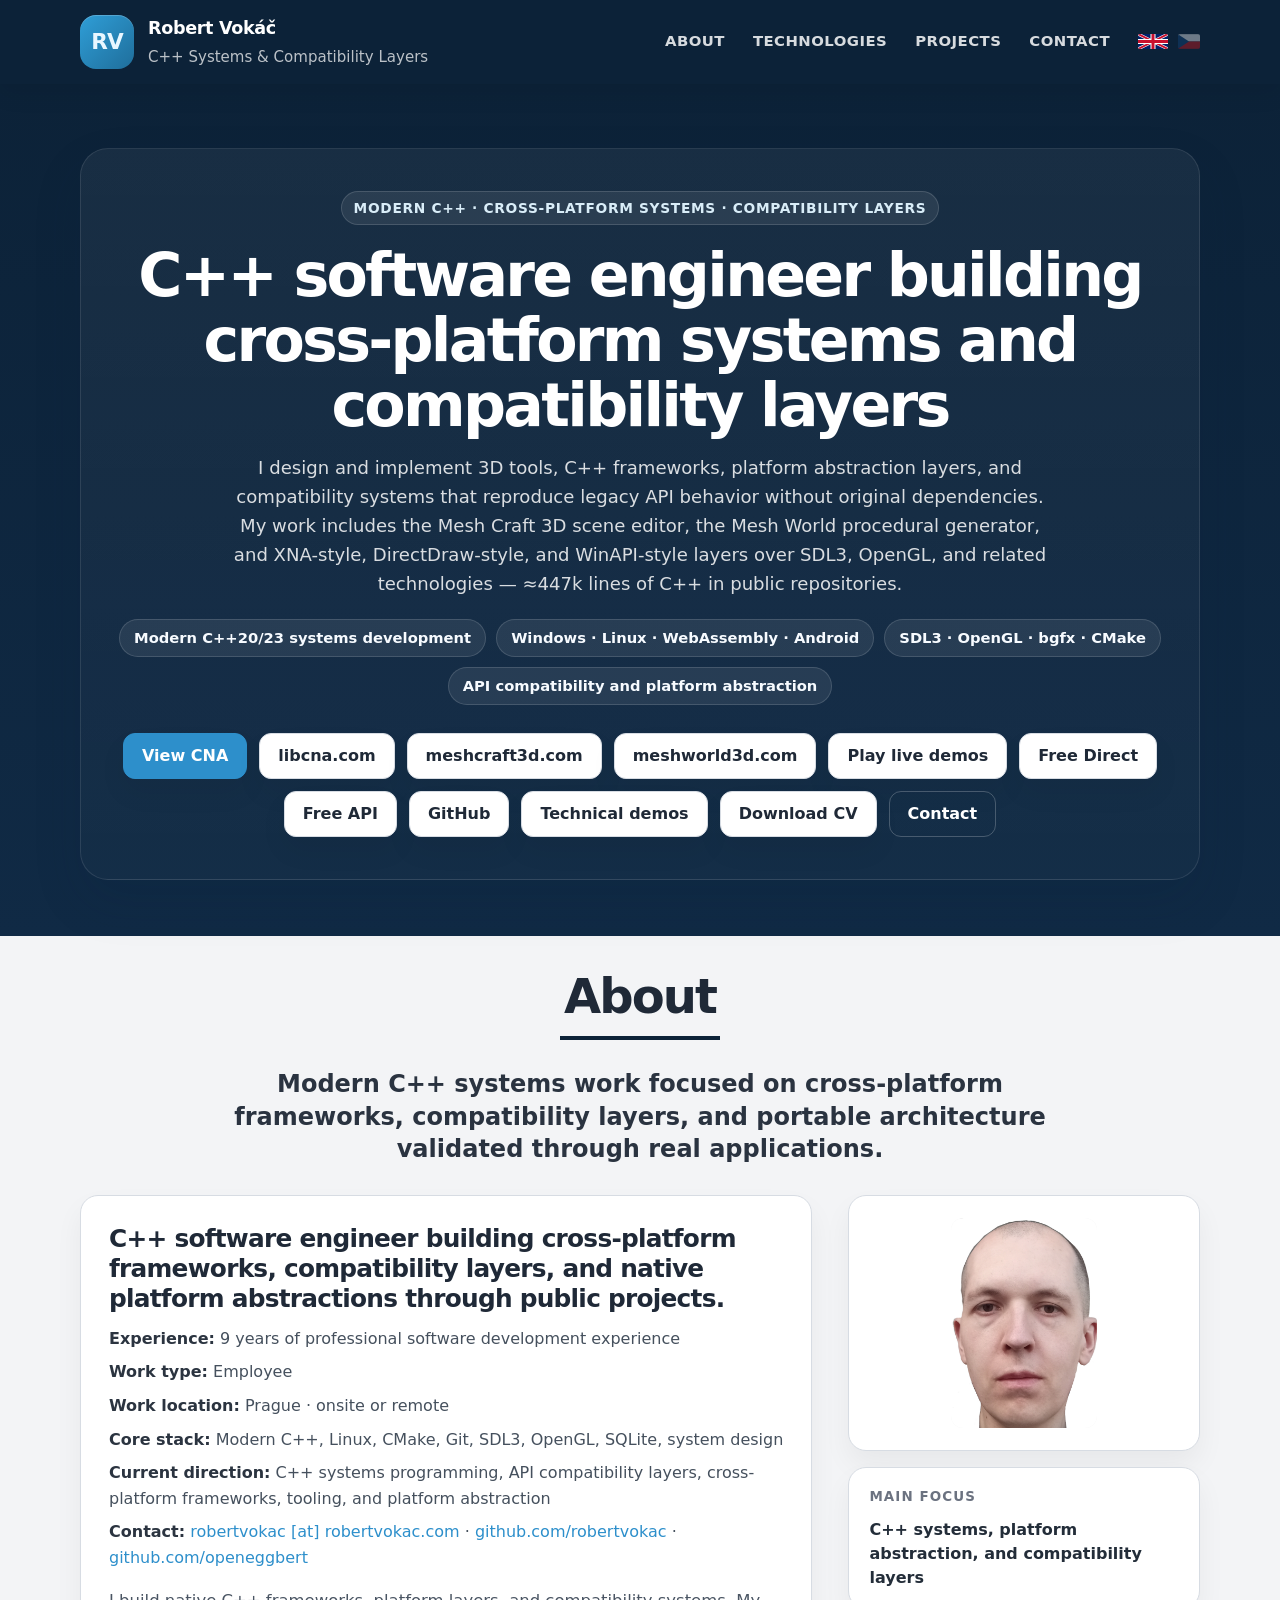
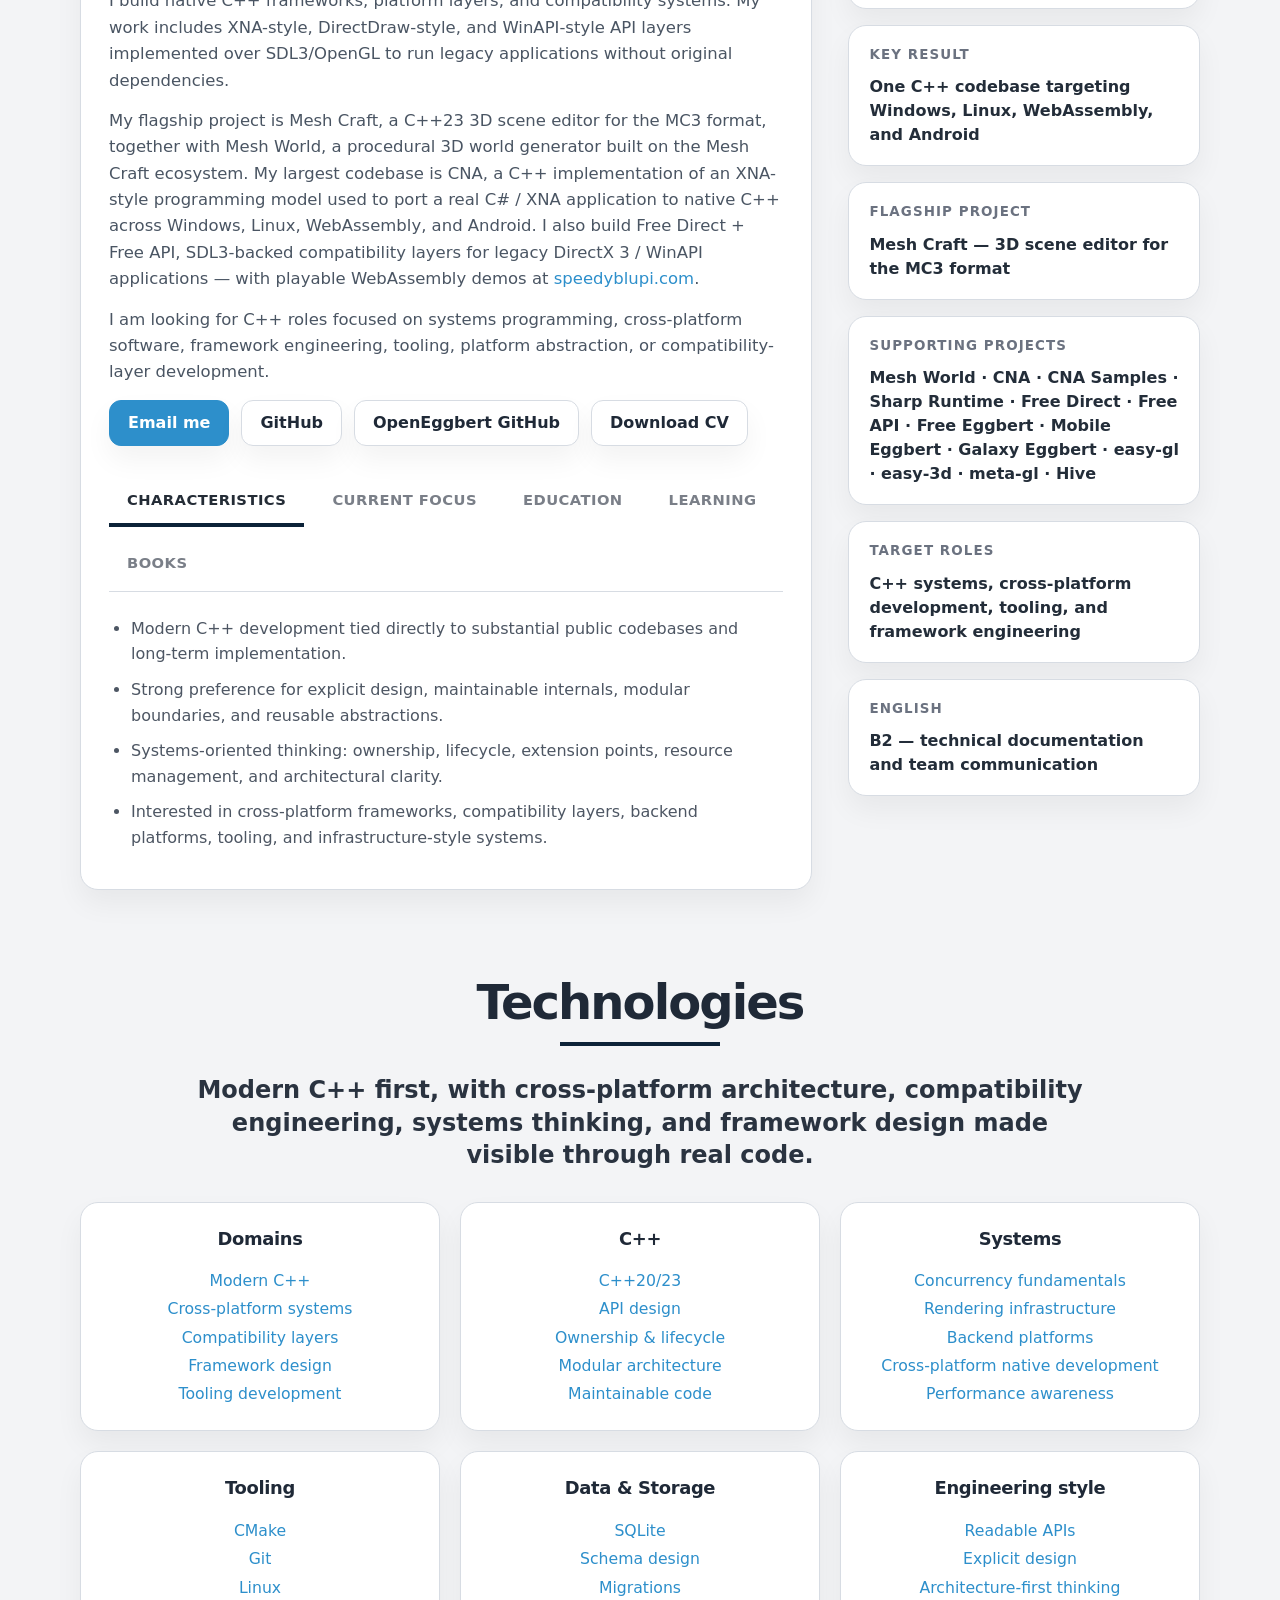
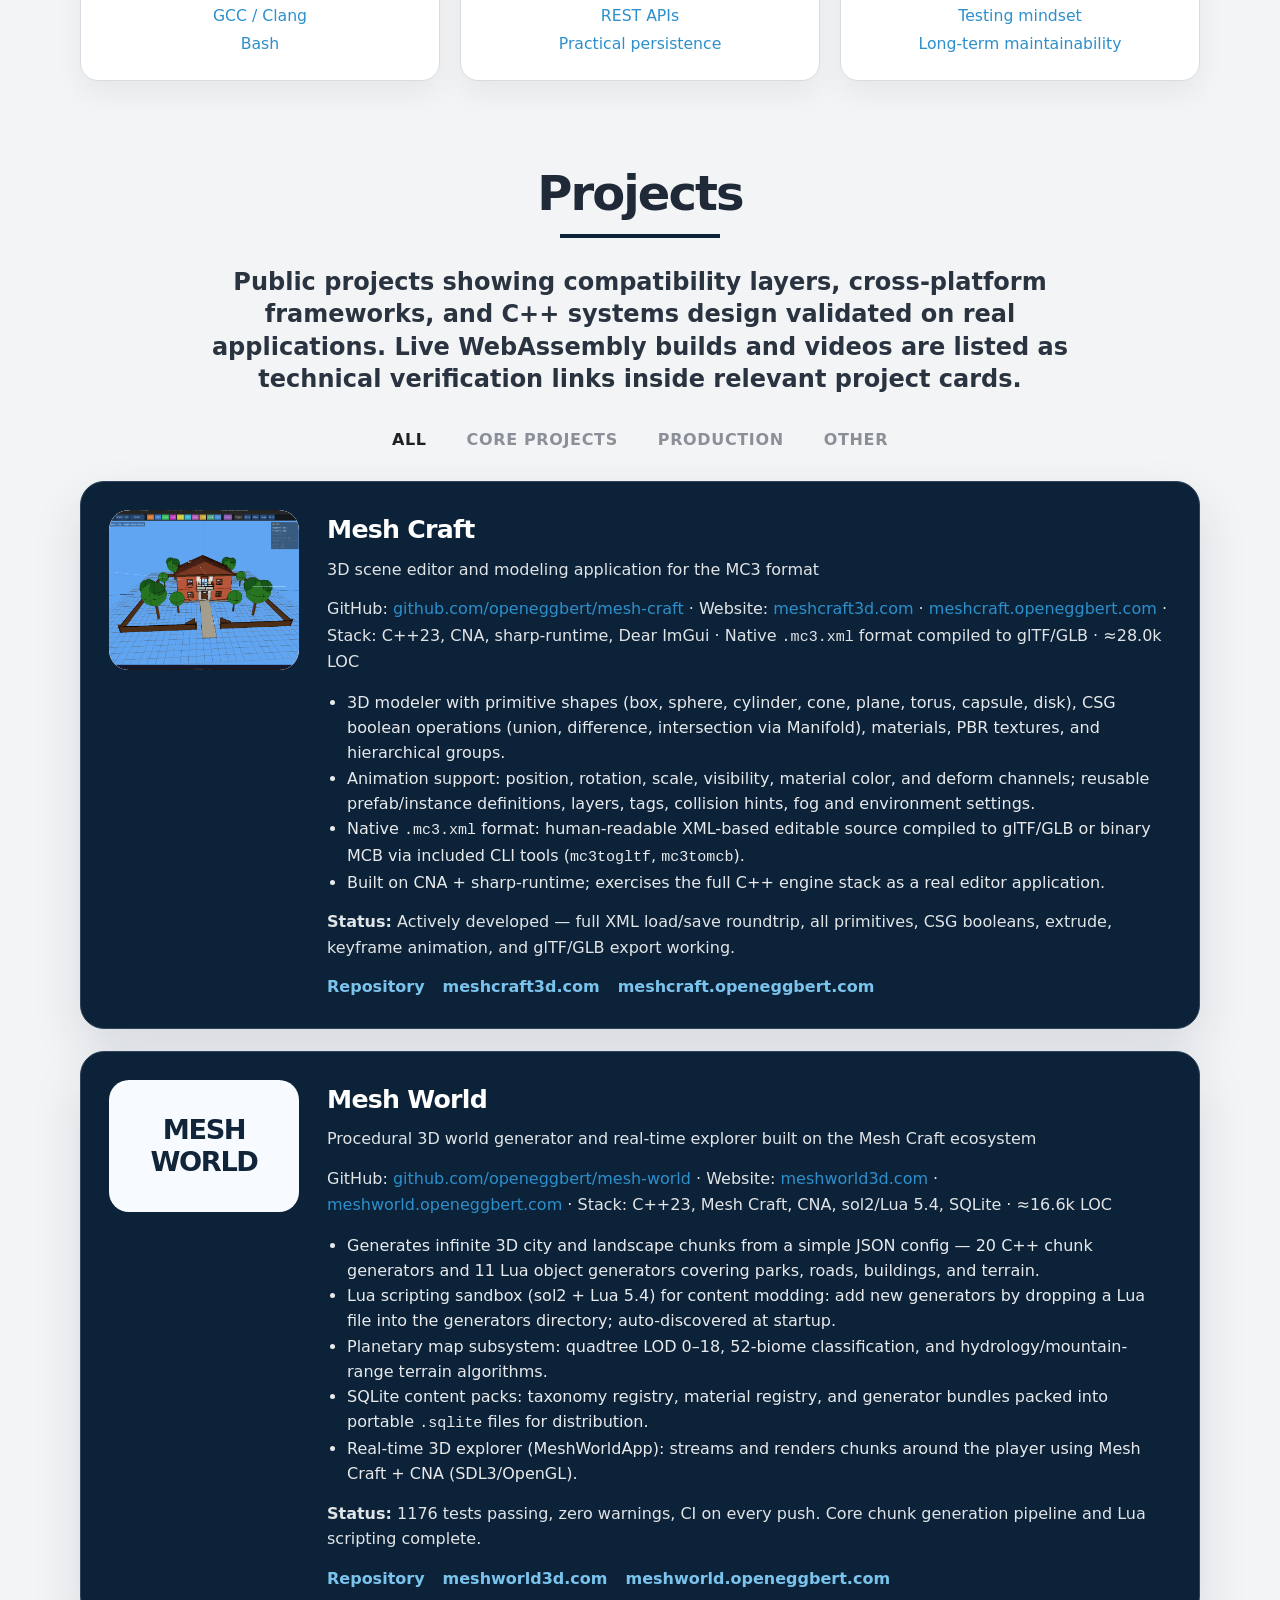
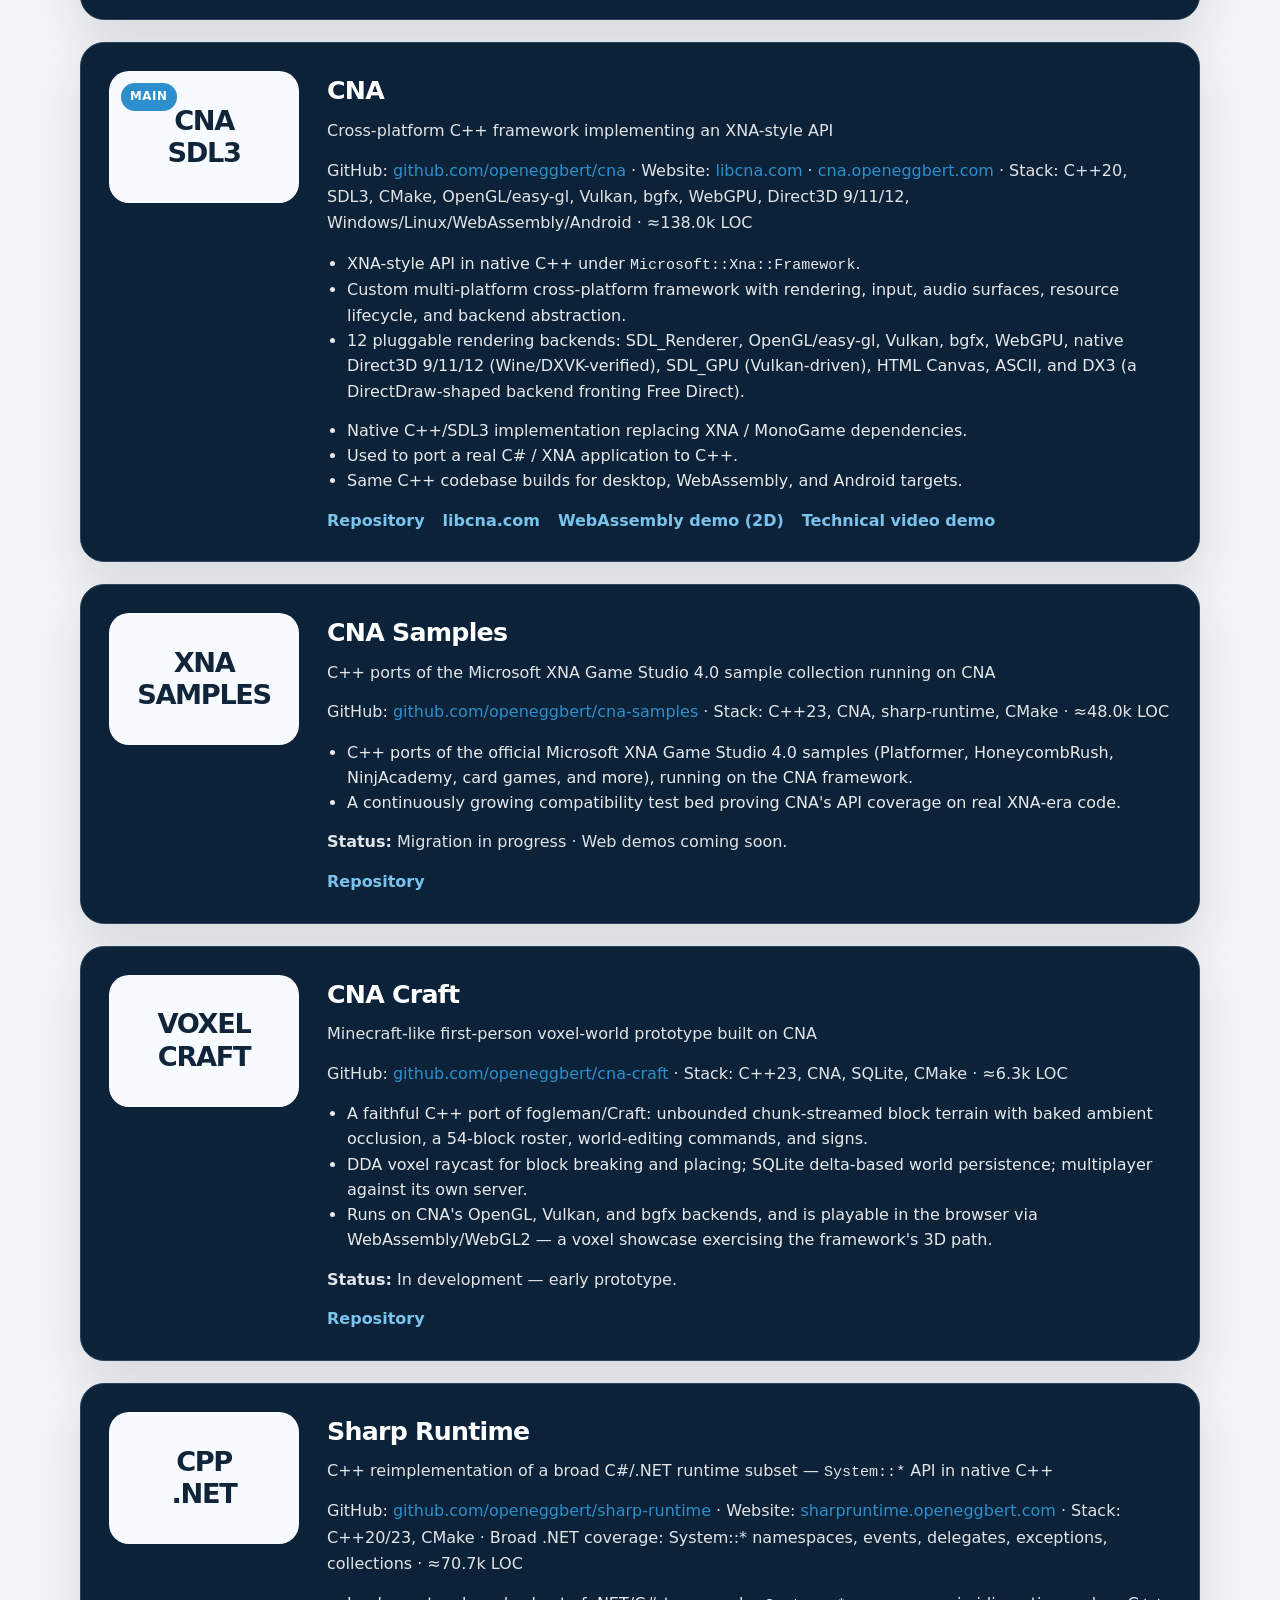
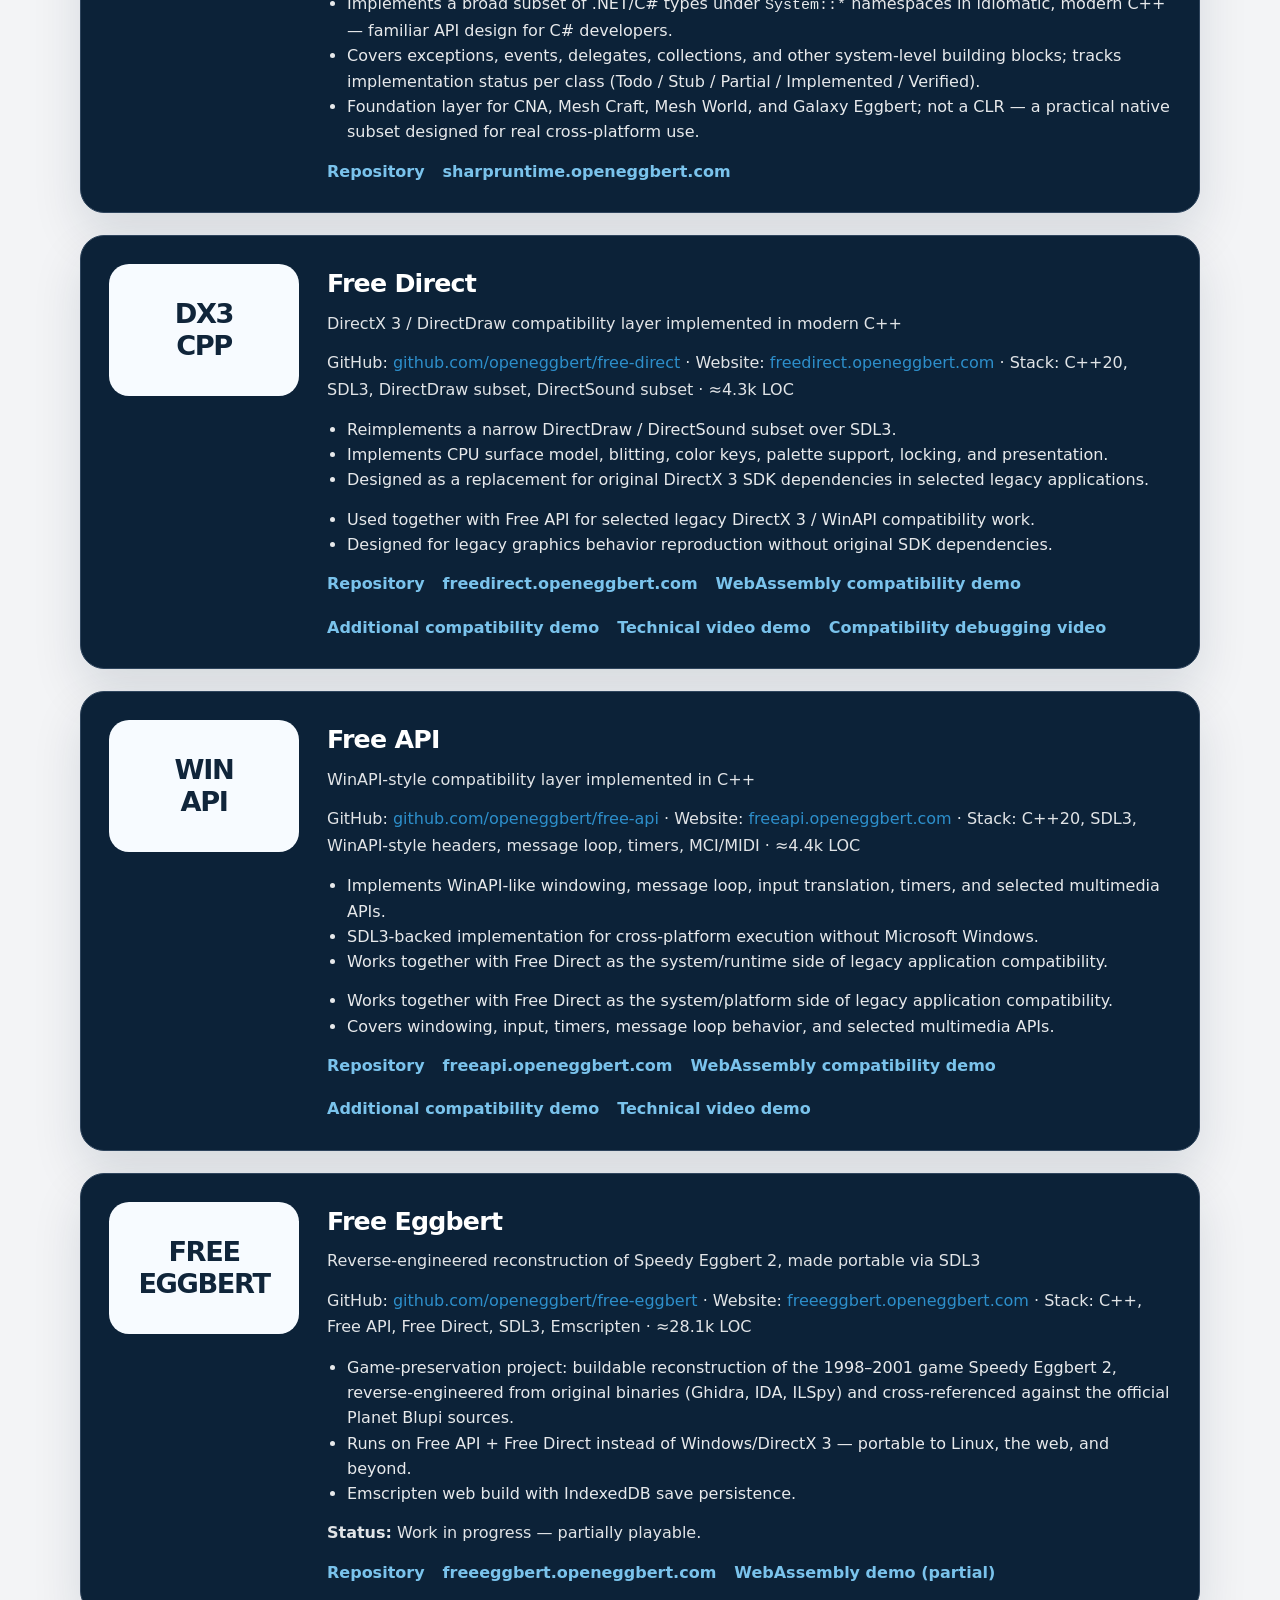
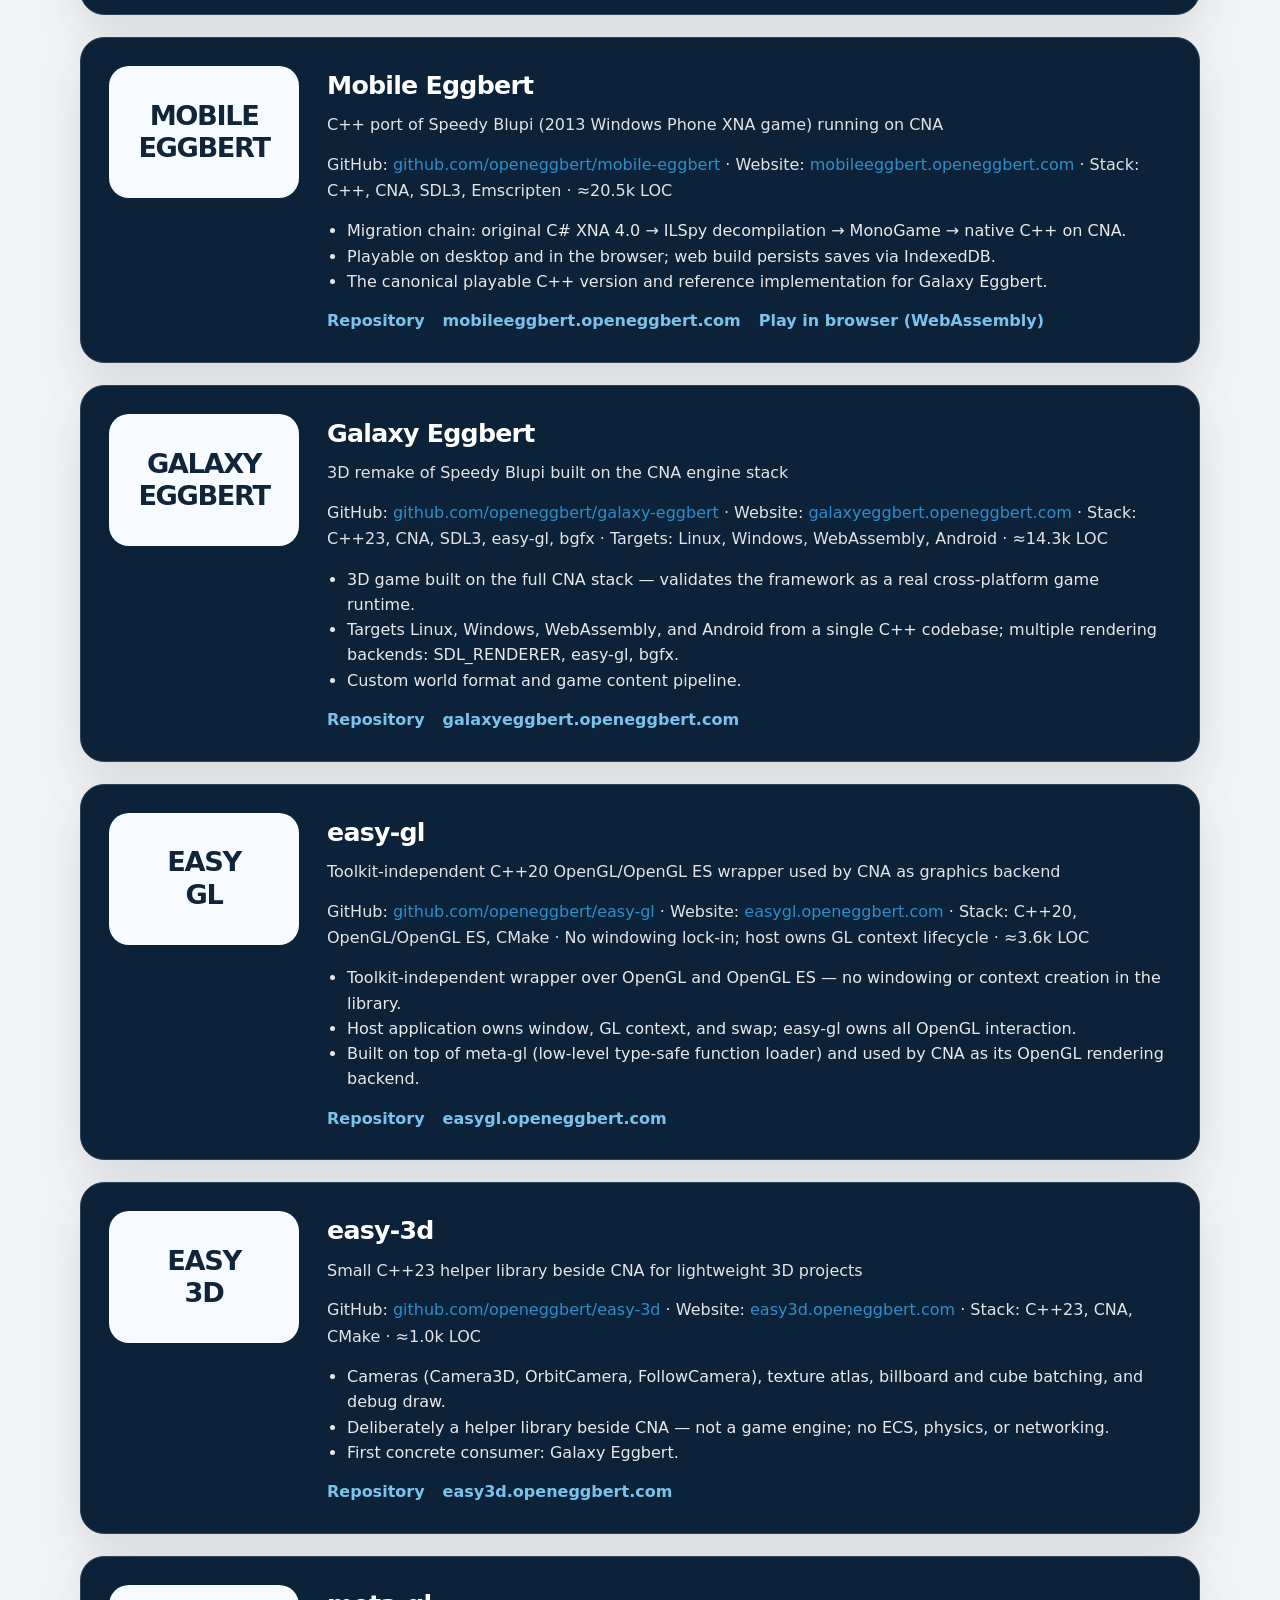
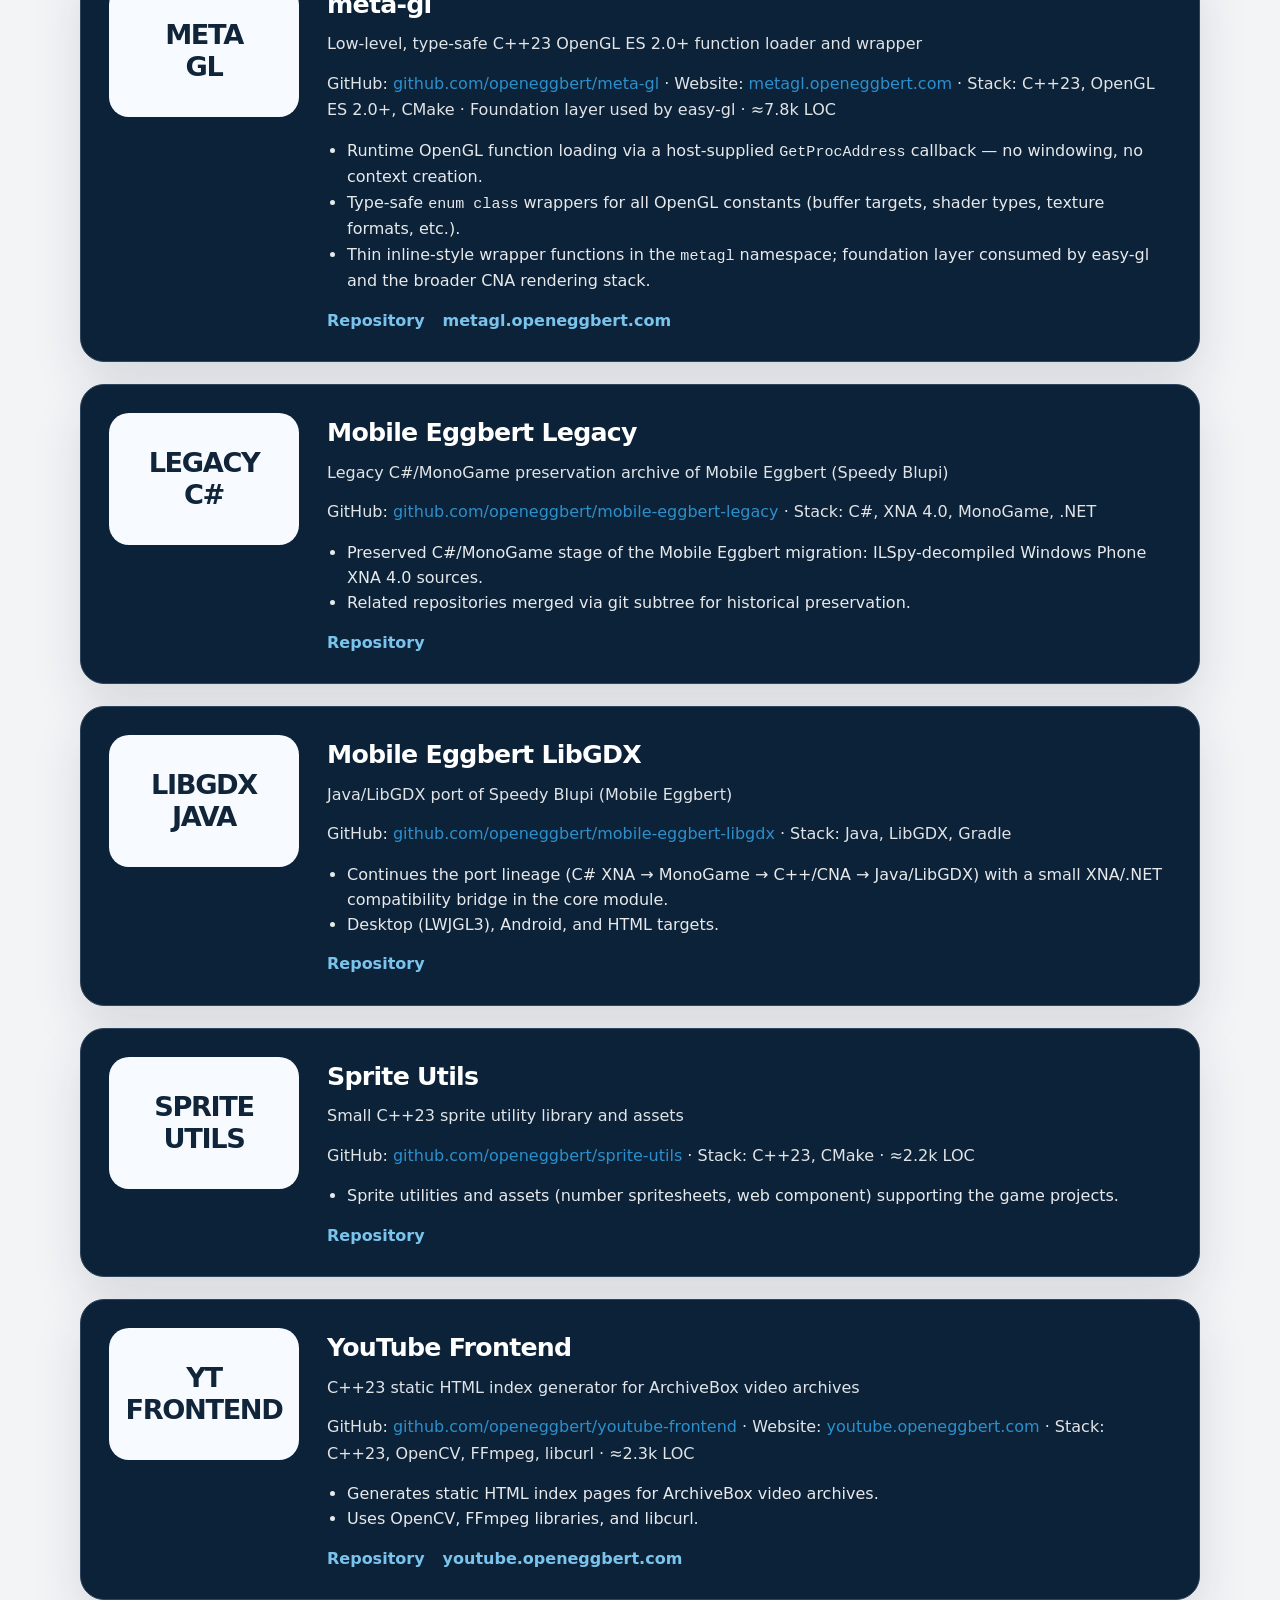
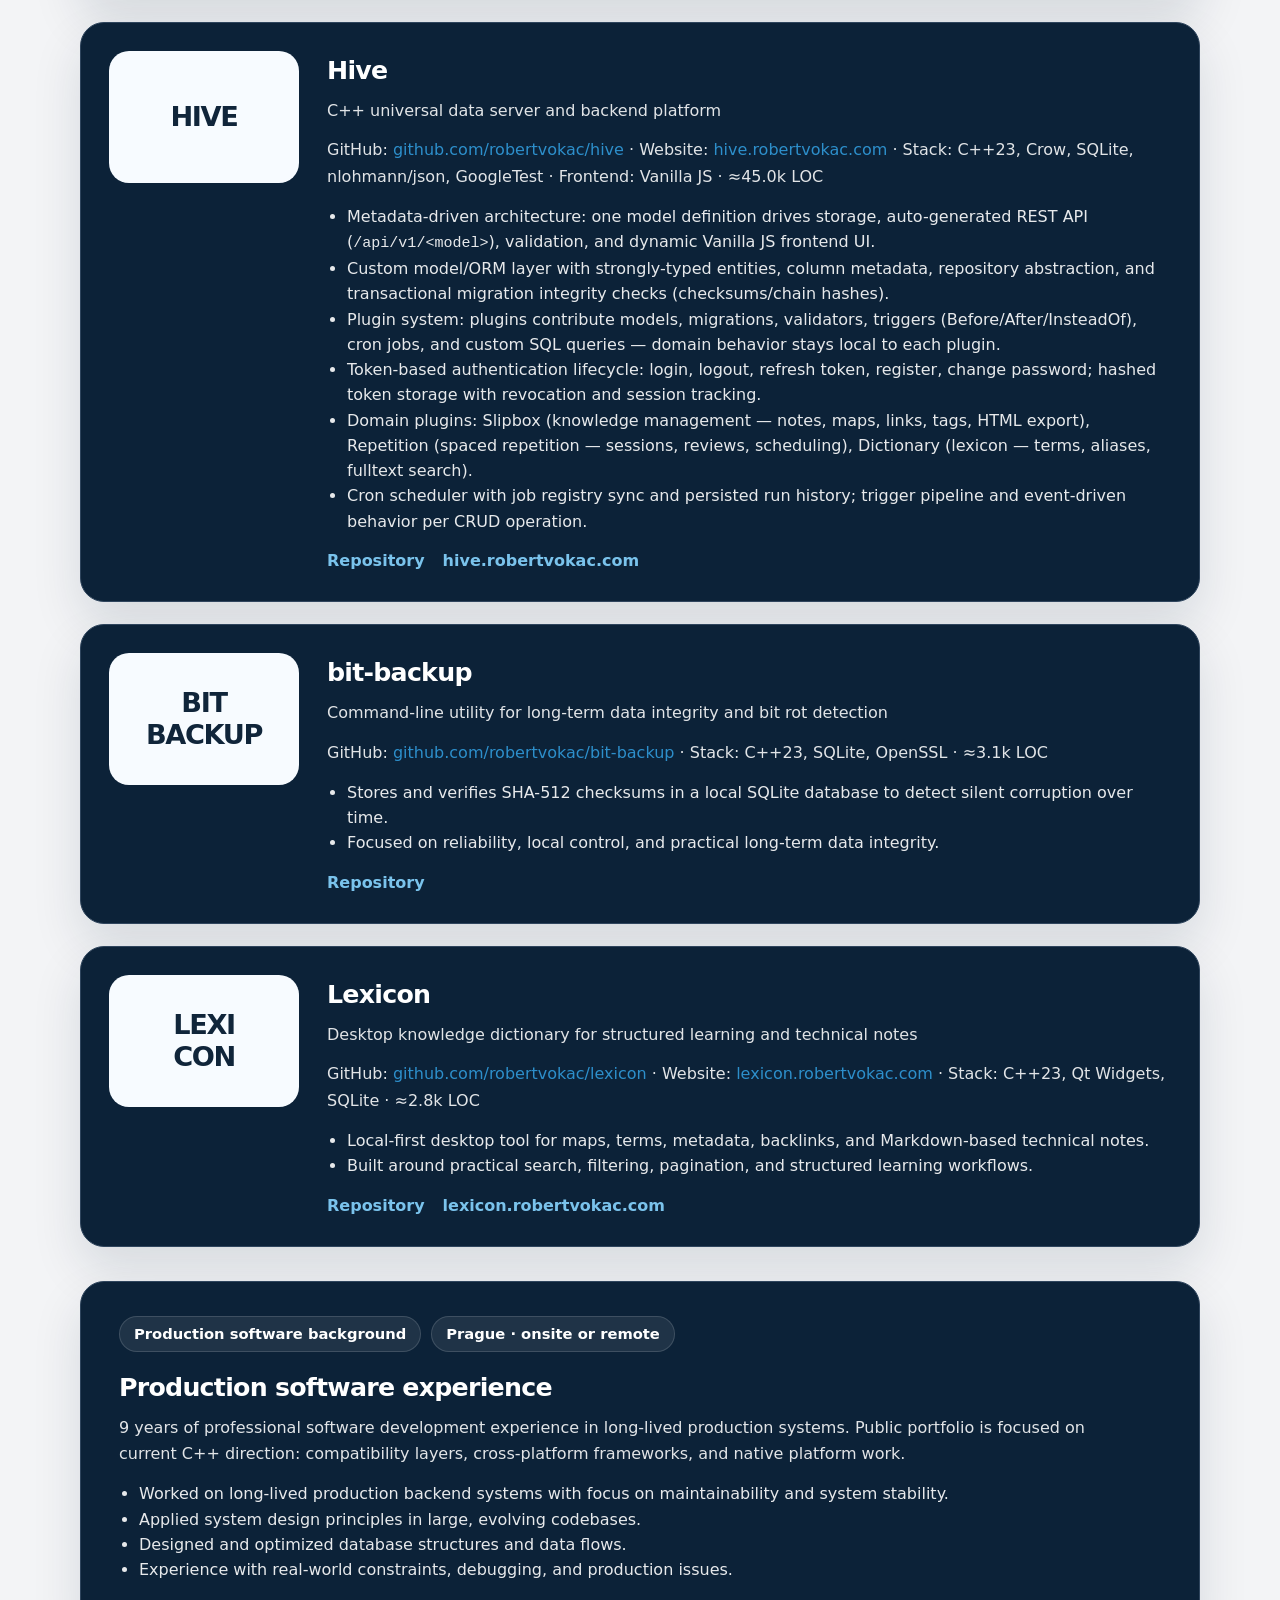
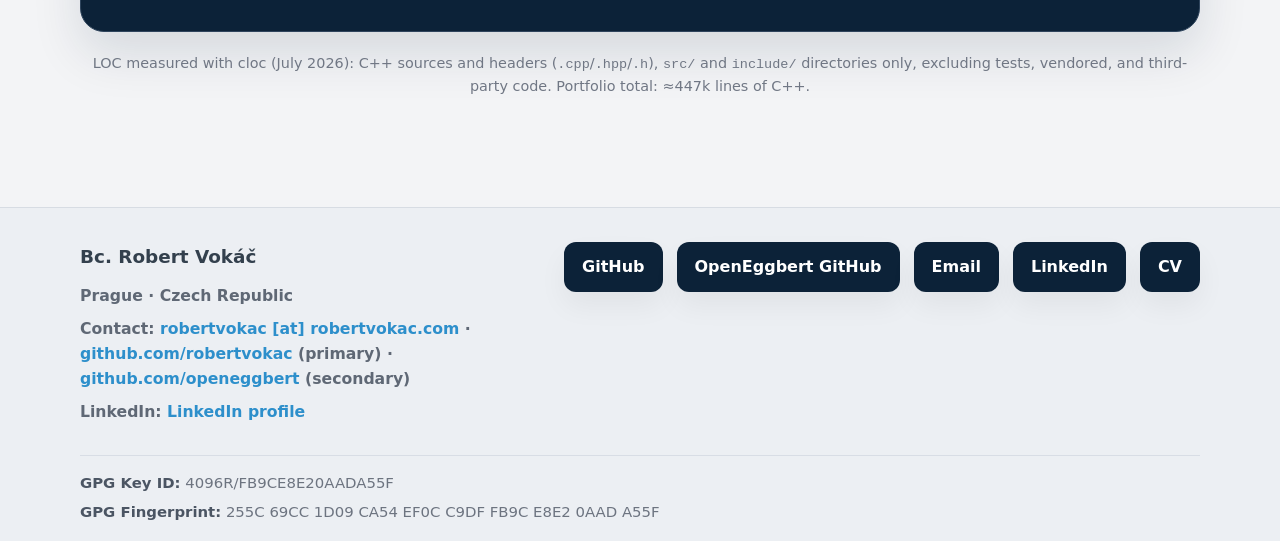
==== commit ab7258a4: "Fix CNA backend count: 11 -> 12, add missing SDL_GPU backend; refresh PDFs" ====
--- a/index.html
+++ b/index.html
@@ -1156,7 +1156,7 @@
 <li>Custom multi-platform cross-platform framework with rendering, input, audio surfaces, resource lifecycle, and
                                 backend abstraction.
                             </li>
-<li>11 pluggable rendering backends: SDL_Renderer, OpenGL/easy-gl, Vulkan, bgfx, WebGPU, native Direct3D 9/11/12 (Wine/DXVK-verified), HTML Canvas, ASCII, and DX3 (a DirectDraw-shaped backend fronting Free Direct).</li>
+<li>12 pluggable rendering backends: SDL_Renderer, OpenGL/easy-gl, Vulkan, bgfx, WebGPU, native Direct3D 9/11/12 (Wine/DXVK-verified), SDL_GPU (Vulkan-driven), HTML Canvas, ASCII, and DX3 (a DirectDraw-shaped backend fronting Free Direct).</li>
 </ul>
 
 <ul><li>Native C++/SDL3 implementation replacing XNA / MonoGame dependencies.</li><li>Used to port a real C# / XNA application to C++.</li><li>Same C++ codebase builds for desktop, WebAssembly, and Android targets.</li></ul>
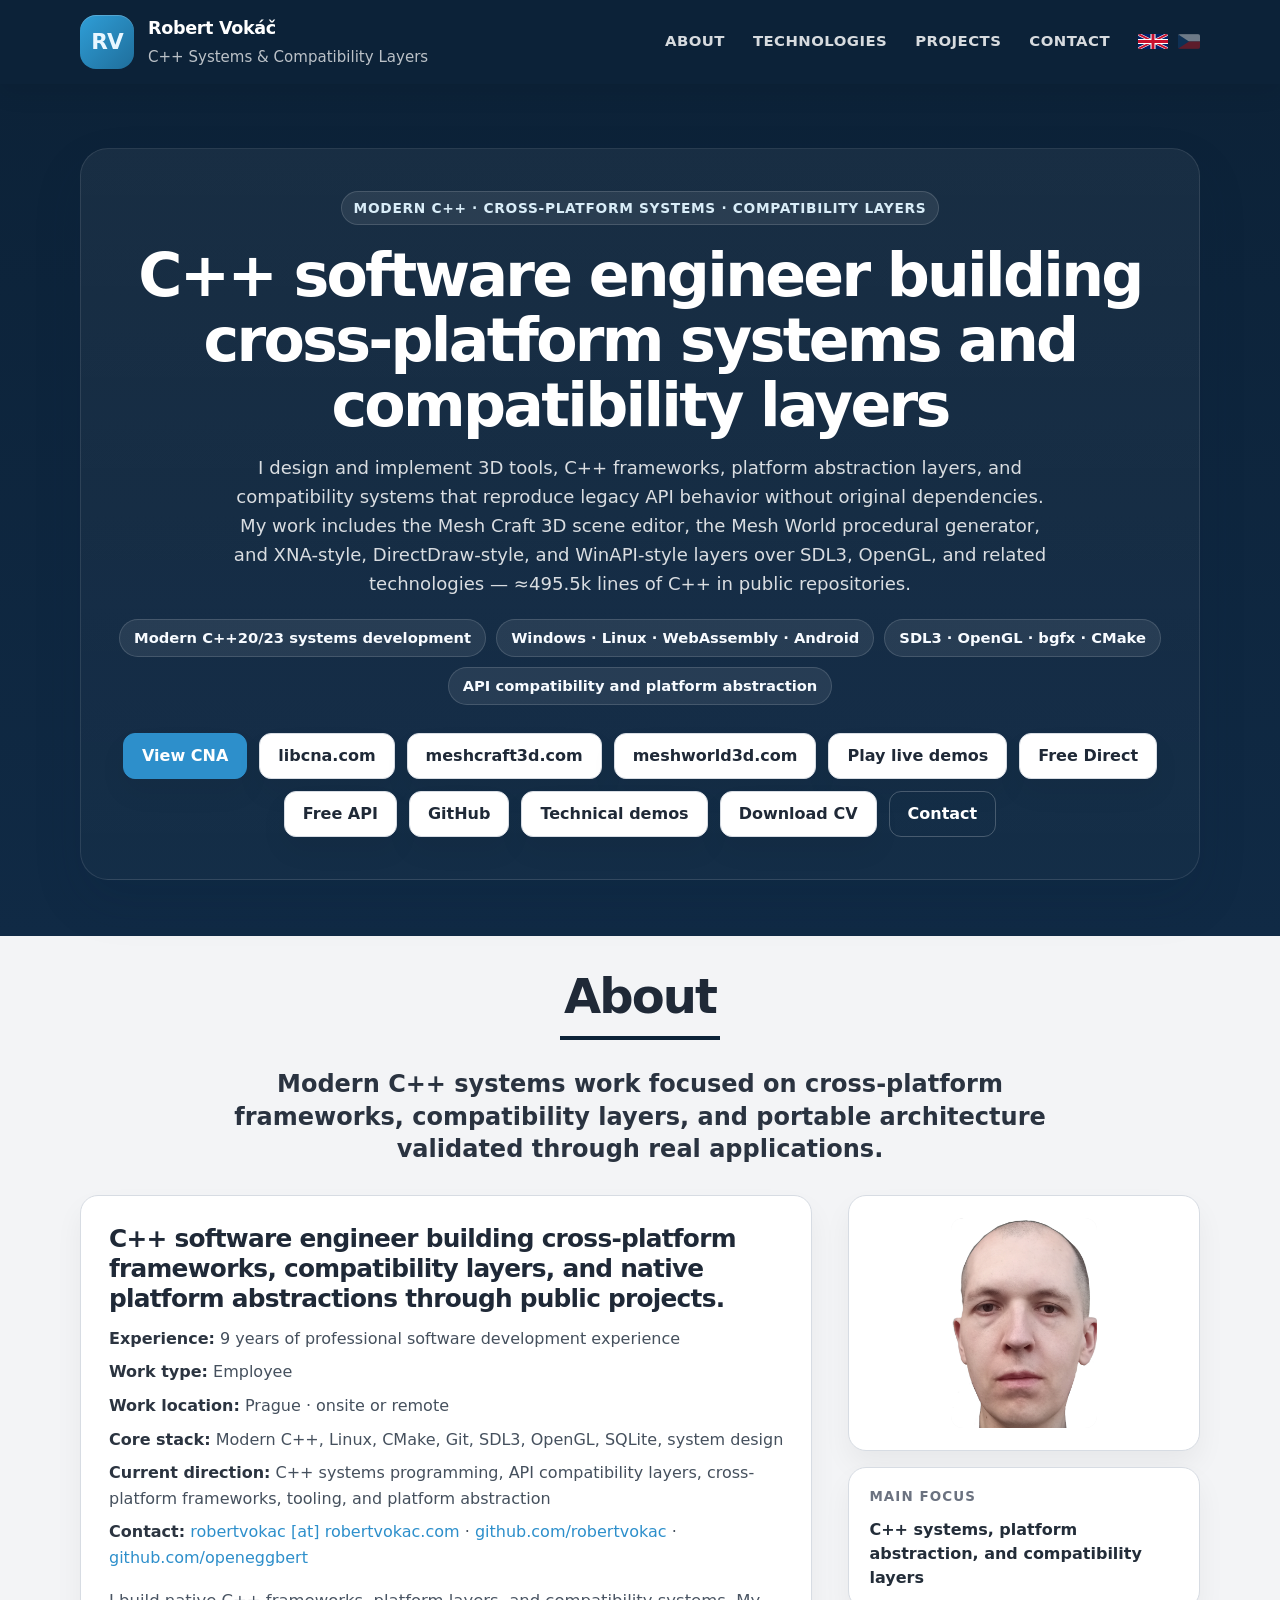
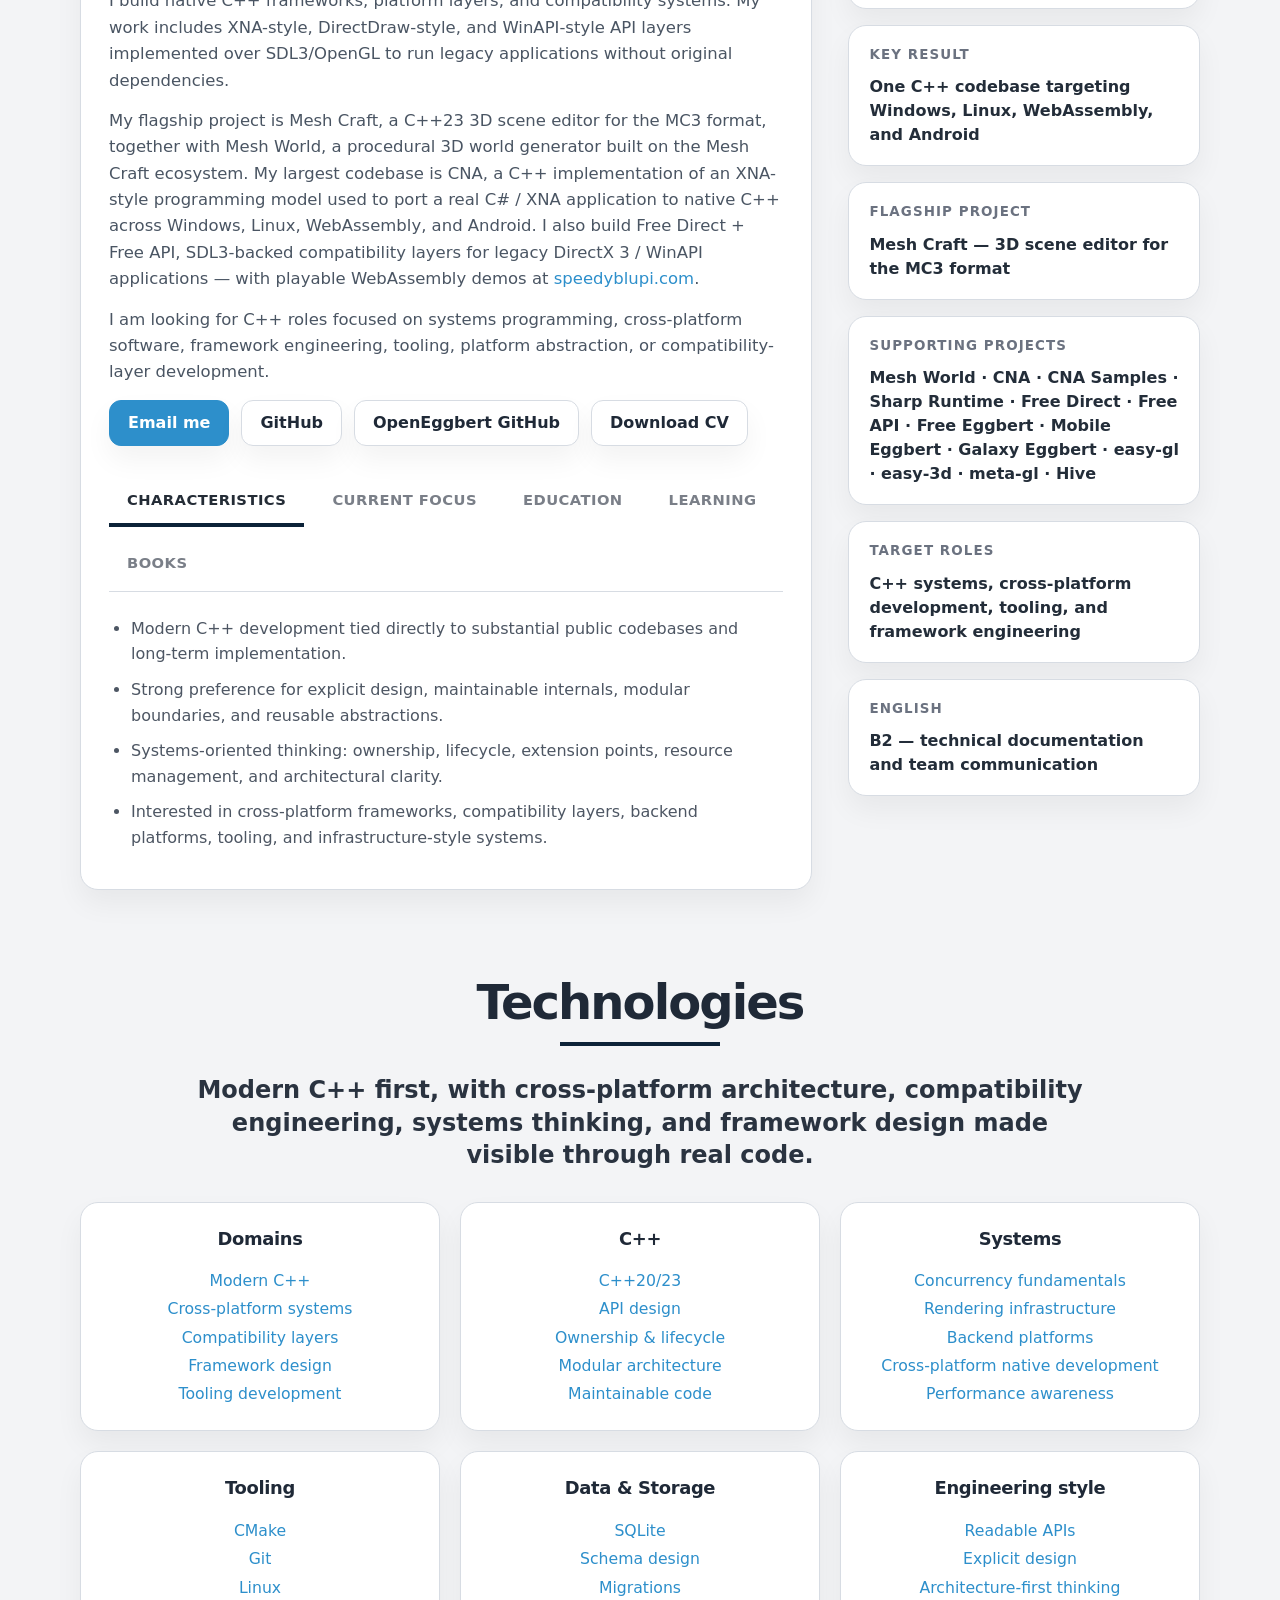
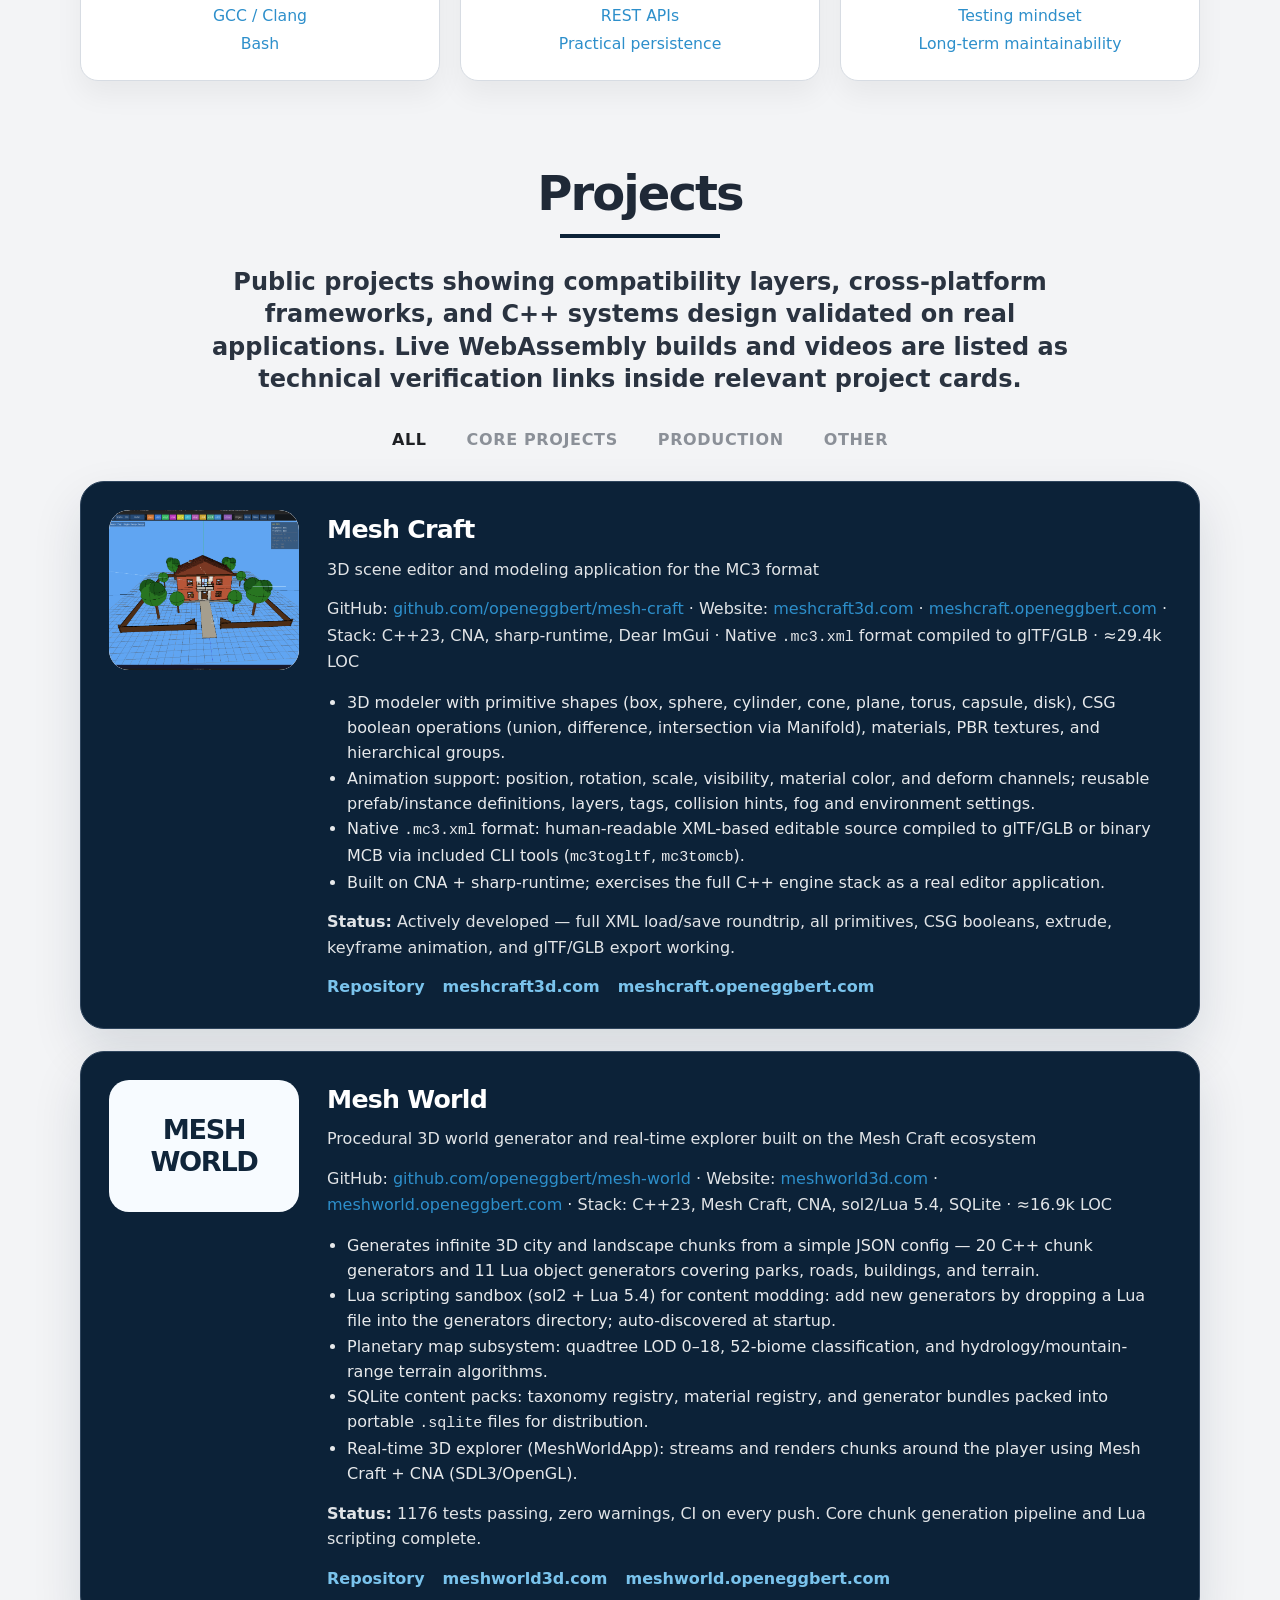
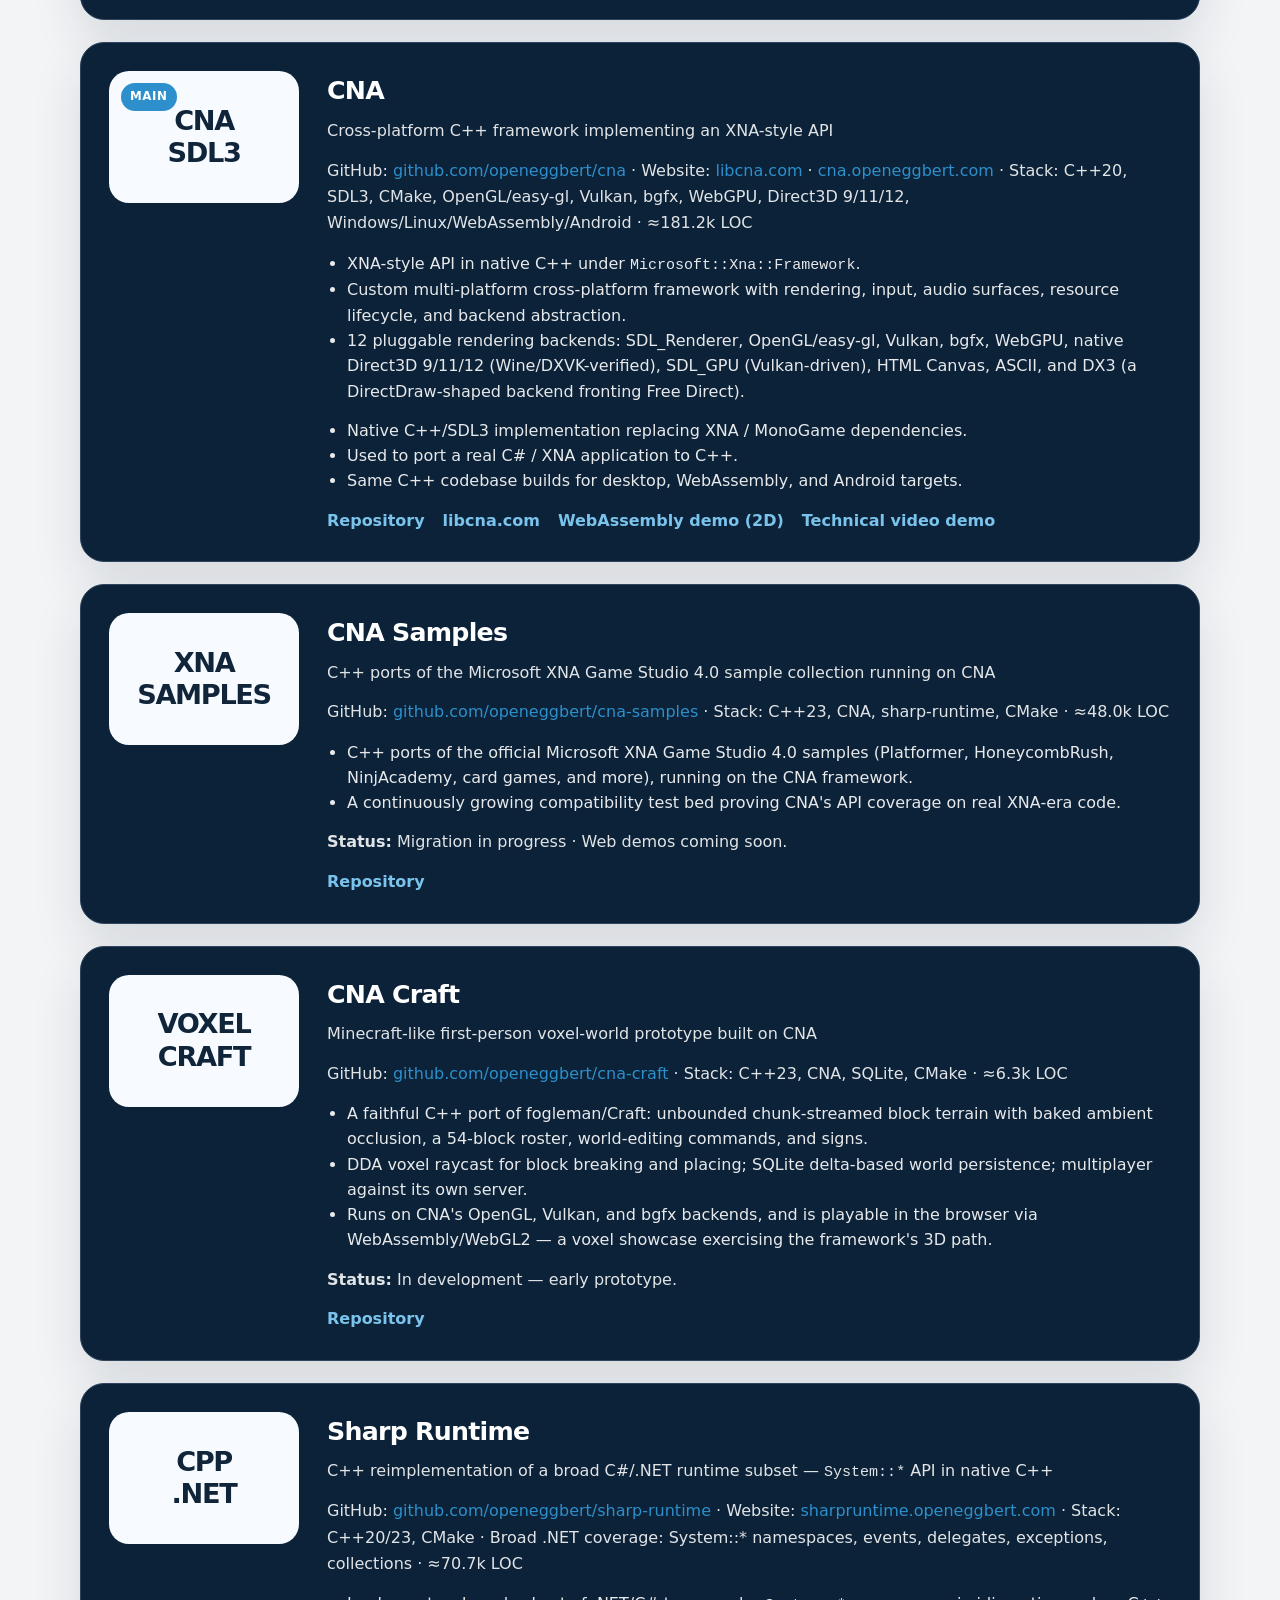
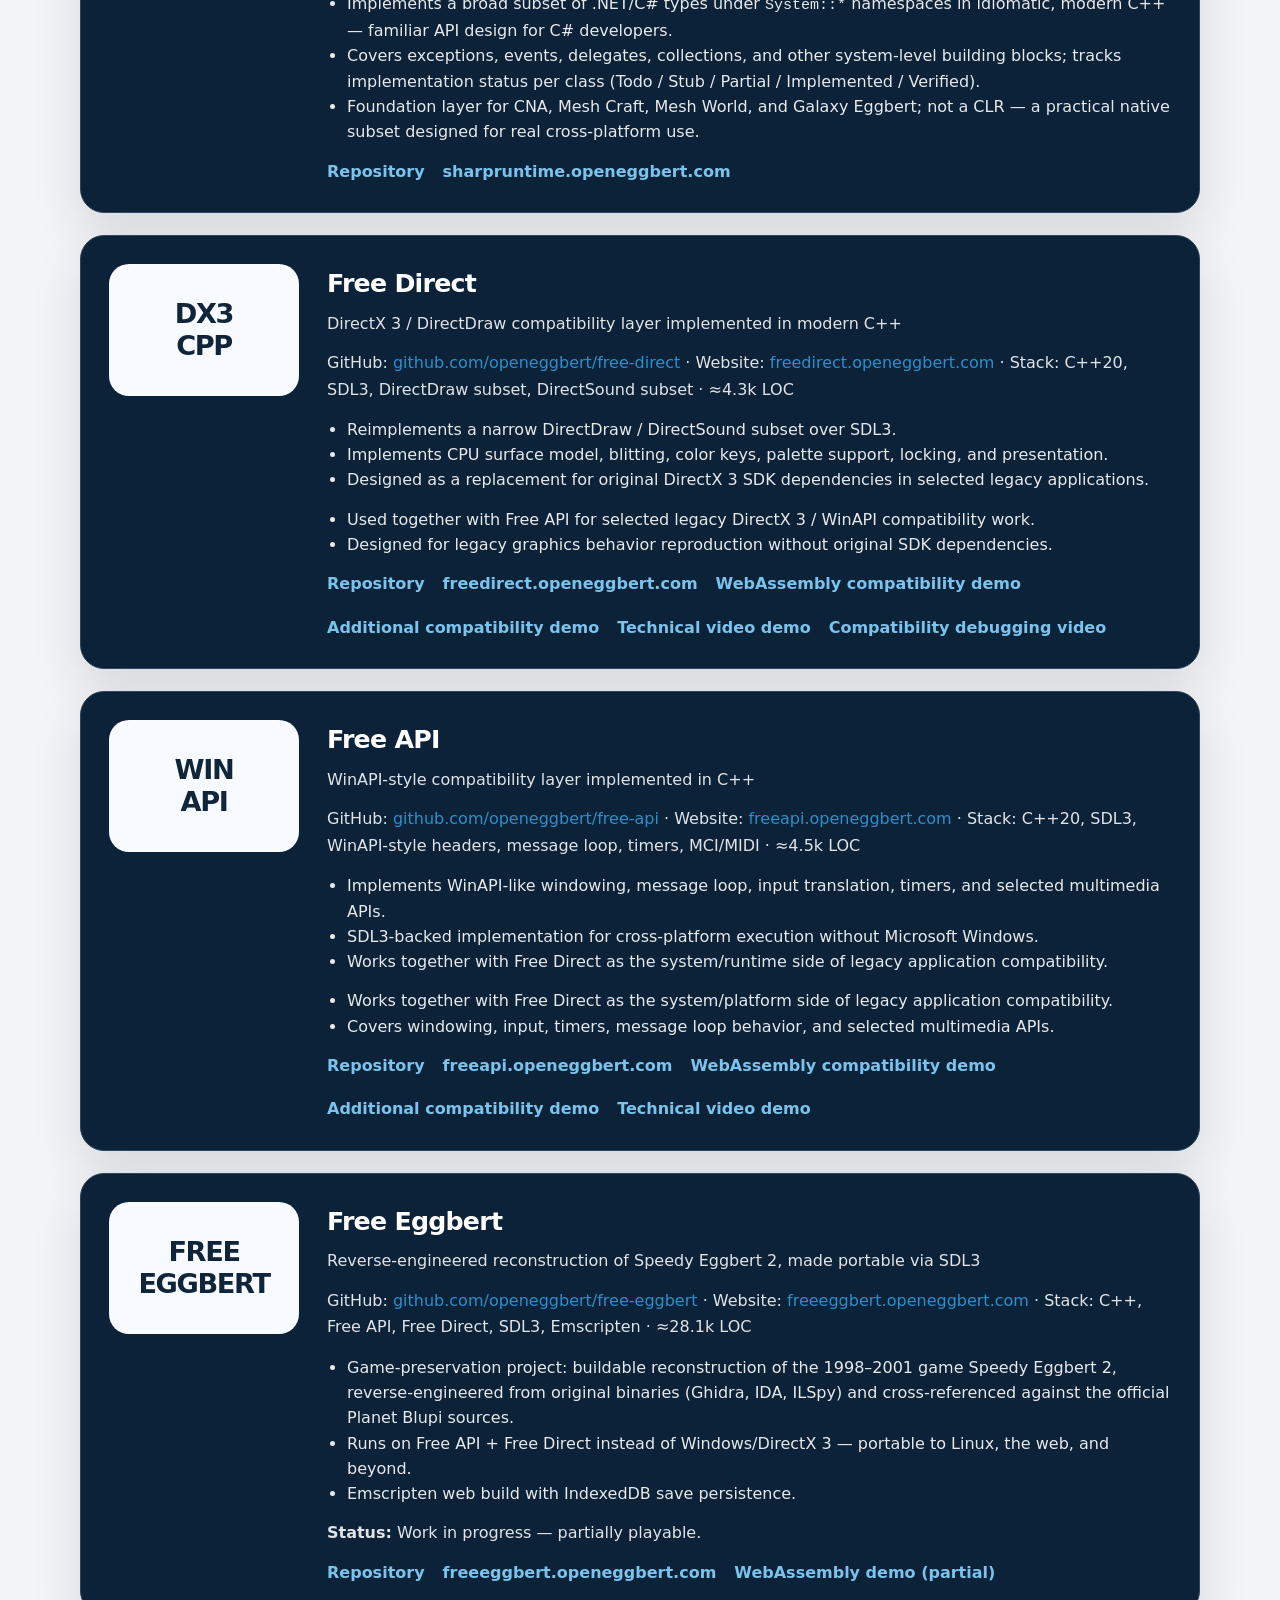
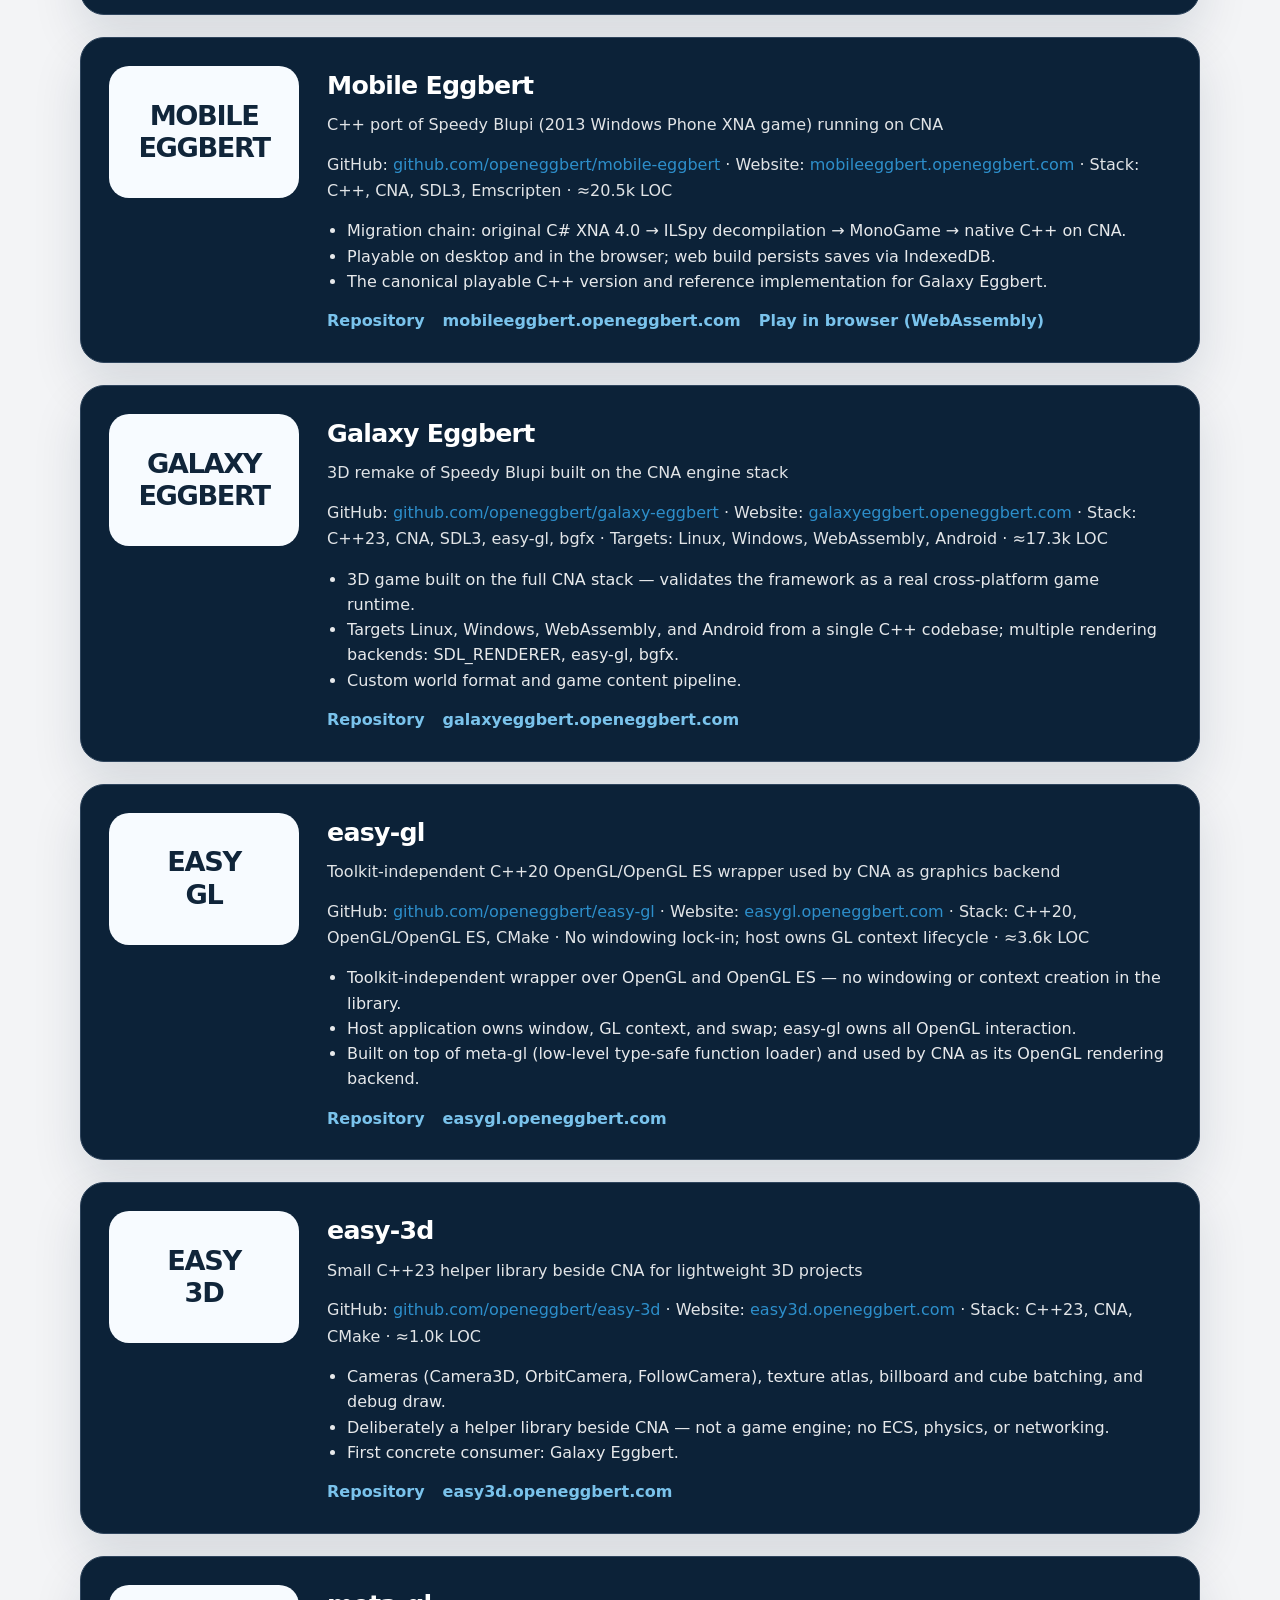
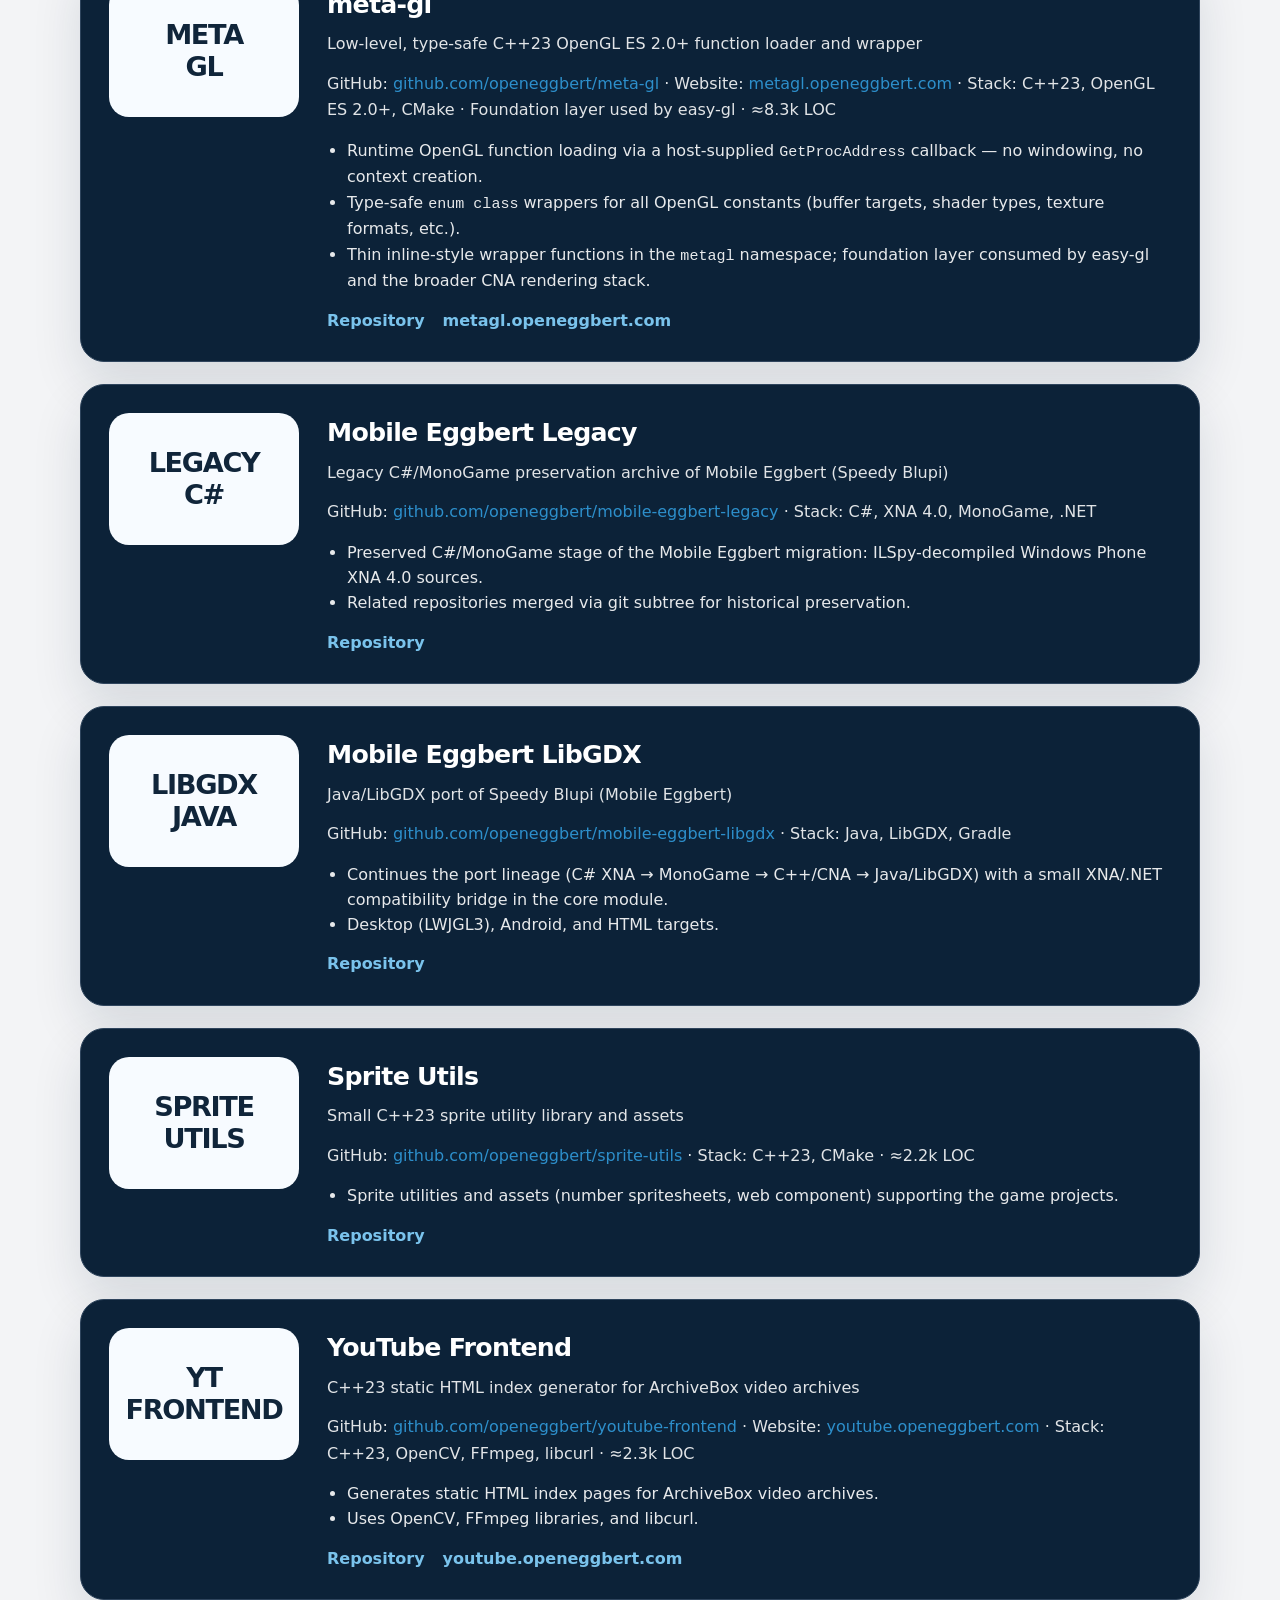
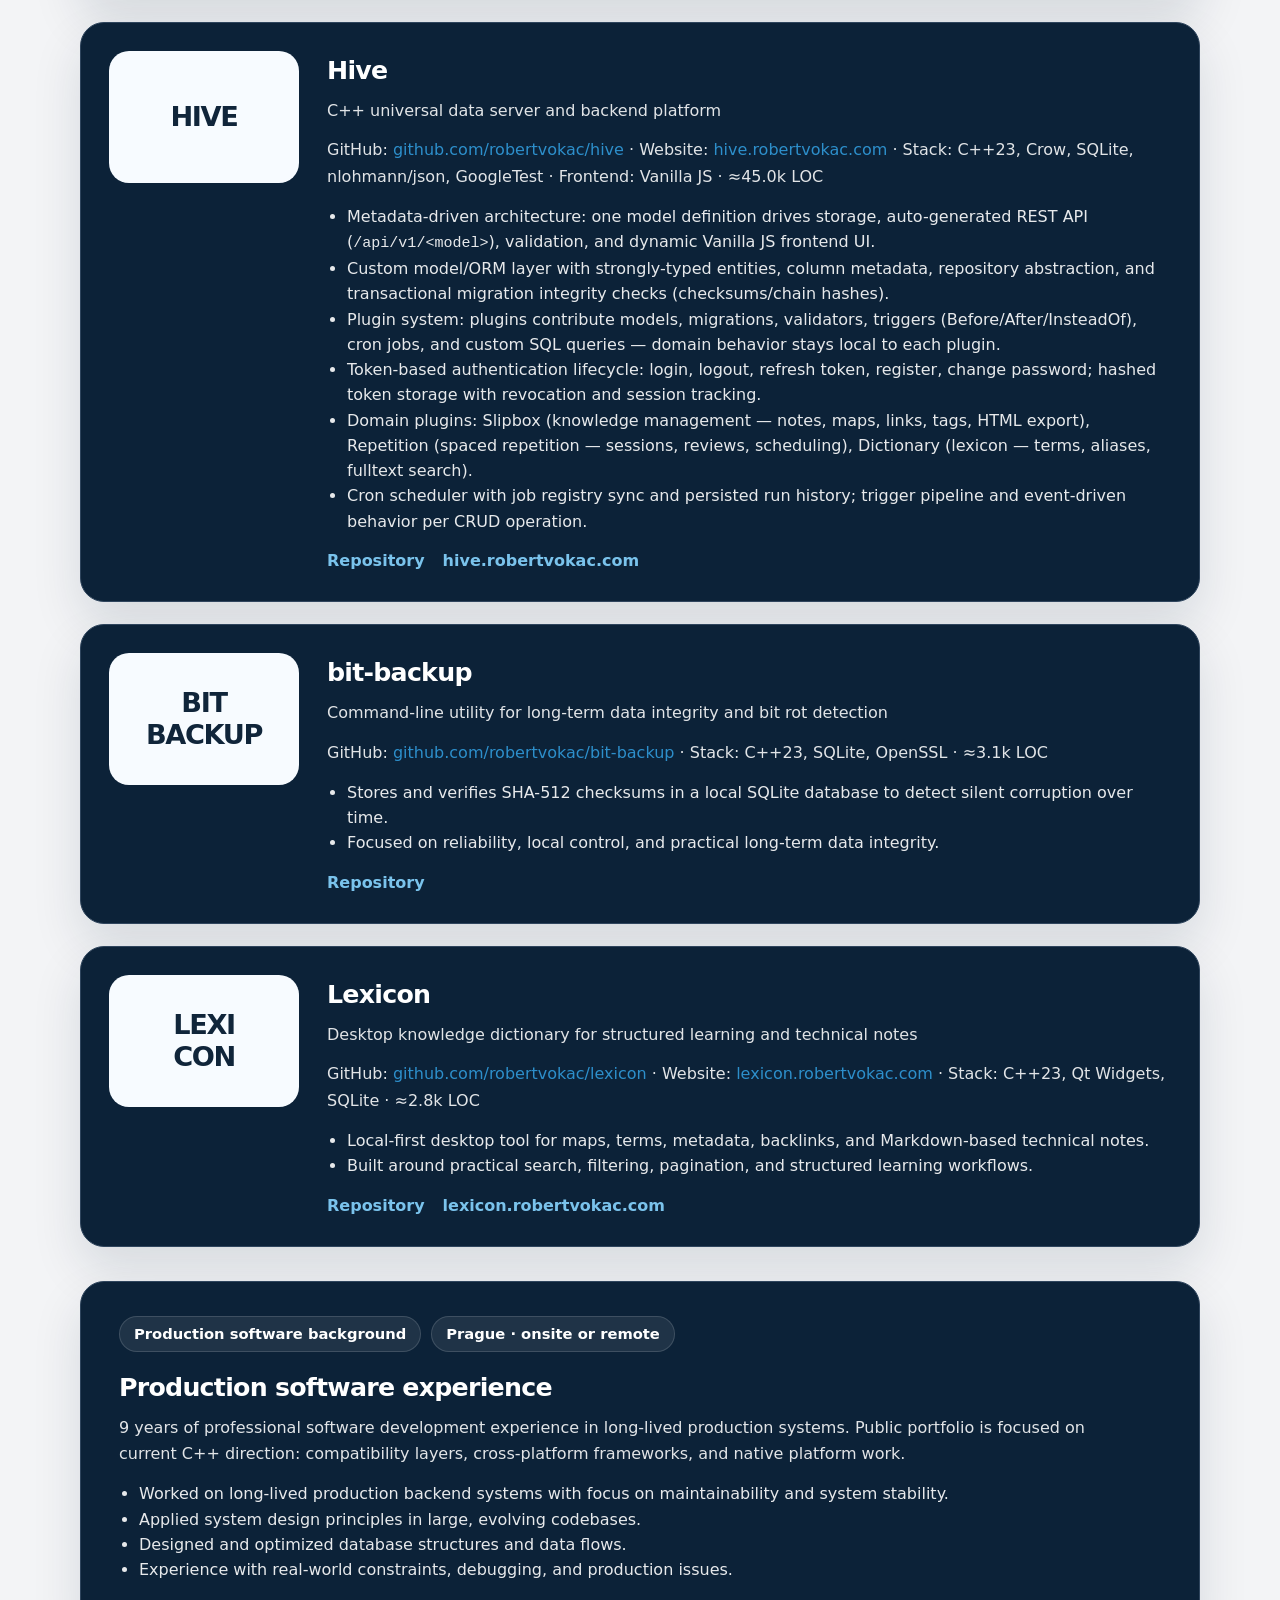
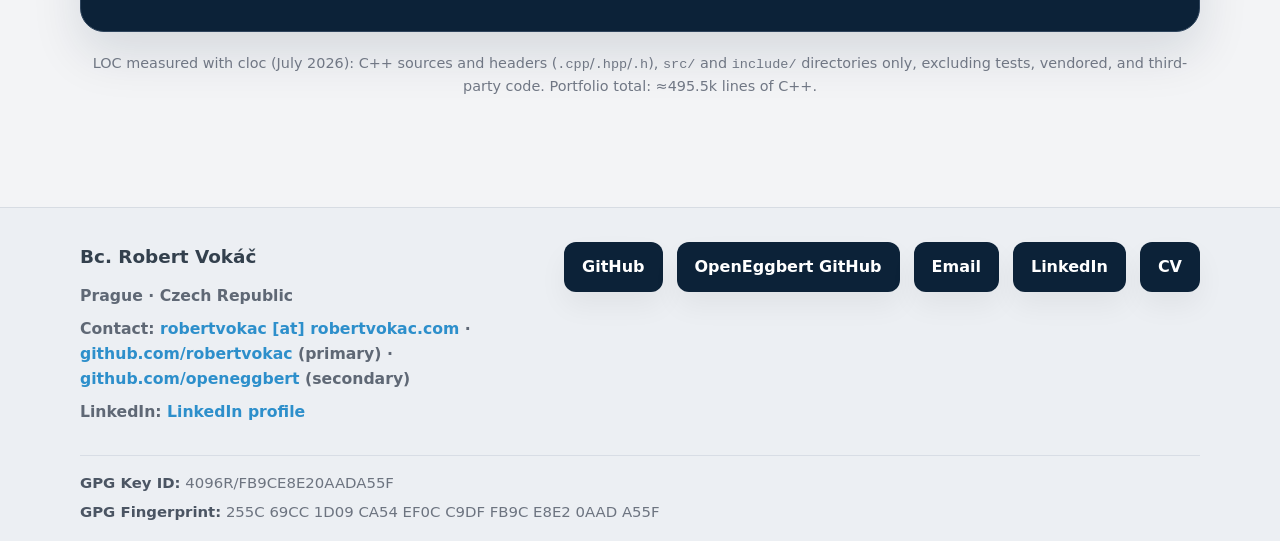
==== commit 424fc985: "Refresh LOC recount (2026-07-18): mesh-craft, cna, galaxy-eggbert, meta-gl, free-api, mesh-world; re" ====
--- a/index.html
+++ b/index.html
@@ -931,7 +931,7 @@
 <div class="hero-panel">
 <div class="hero-kicker">Modern C++ · Cross-Platform Systems · Compatibility Layers</div>
 <h1>C++ software engineer building cross-platform systems and compatibility layers</h1>
-<p>I design and implement 3D tools, C++ frameworks, platform abstraction layers, and compatibility systems that reproduce legacy API behavior without original dependencies. My work includes the Mesh Craft 3D scene editor, the Mesh World procedural generator, and XNA-style, DirectDraw-style, and WinAPI-style layers over SDL3, OpenGL, and related technologies — ≈447k lines of C++ in public repositories.</p>
+<p>I design and implement 3D tools, C++ frameworks, platform abstraction layers, and compatibility systems that reproduce legacy API behavior without original dependencies. My work includes the Mesh Craft 3D scene editor, the Mesh World procedural generator, and XNA-style, DirectDraw-style, and WinAPI-style layers over SDL3, OpenGL, and related technologies — ≈495.5k lines of C++ in public repositories.</p>
 <div class="hero-highlights">
 <span>Modern C++20/23 systems development</span>
 <span>Windows · Linux · WebAssembly · Android</span>
@@ -1109,7 +1109,7 @@
 <div class="project-content">
 <h3>Mesh Craft</h3>
 <p class="project-role">3D scene editor and modeling application for the MC3 format</p>
-<p class="project-meta">GitHub: <a href="https://github.com/openeggbert/mesh-craft" rel="noreferrer" target="_blank">github.com/openeggbert/mesh-craft</a> · Website: <a href="https://meshcraft3d.com" rel="noreferrer" target="_blank">meshcraft3d.com</a> · <a href="https://meshcraft.openeggbert.com" rel="noreferrer" target="_blank">meshcraft.openeggbert.com</a> · Stack: C++23, CNA, sharp-runtime, Dear ImGui · Native <code>.mc3.xml</code> format compiled to glTF/GLB · ≈28.0k LOC</p>
+<p class="project-meta">GitHub: <a href="https://github.com/openeggbert/mesh-craft" rel="noreferrer" target="_blank">github.com/openeggbert/mesh-craft</a> · Website: <a href="https://meshcraft3d.com" rel="noreferrer" target="_blank">meshcraft3d.com</a> · <a href="https://meshcraft.openeggbert.com" rel="noreferrer" target="_blank">meshcraft.openeggbert.com</a> · Stack: C++23, CNA, sharp-runtime, Dear ImGui · Native <code>.mc3.xml</code> format compiled to glTF/GLB · ≈29.4k LOC</p>
 <ul>
 <li>3D modeler with primitive shapes (box, sphere, cylinder, cone, plane, torus, capsule, disk), CSG boolean operations (union, difference, intersection via Manifold), materials, PBR textures, and hierarchical groups.</li>
 <li>Animation support: position, rotation, scale, visibility, material color, and deform channels; reusable prefab/instance definitions, layers, tags, collision hints, fog and environment settings.</li>
@@ -1129,7 +1129,7 @@
 <div class="project-content">
 <h3>Mesh World</h3>
 <p class="project-role">Procedural 3D world generator and real-time explorer built on the Mesh Craft ecosystem</p>
-<p class="project-meta">GitHub: <a href="https://github.com/openeggbert/mesh-world" rel="noreferrer" target="_blank">github.com/openeggbert/mesh-world</a> · Website: <a href="https://meshworld3d.com" rel="noreferrer" target="_blank">meshworld3d.com</a> · <a href="https://meshworld.openeggbert.com" rel="noreferrer" target="_blank">meshworld.openeggbert.com</a> · Stack: C++23, Mesh Craft, CNA, sol2/Lua 5.4, SQLite · ≈16.6k LOC</p>
+<p class="project-meta">GitHub: <a href="https://github.com/openeggbert/mesh-world" rel="noreferrer" target="_blank">github.com/openeggbert/mesh-world</a> · Website: <a href="https://meshworld3d.com" rel="noreferrer" target="_blank">meshworld3d.com</a> · <a href="https://meshworld.openeggbert.com" rel="noreferrer" target="_blank">meshworld.openeggbert.com</a> · Stack: C++23, Mesh Craft, CNA, sol2/Lua 5.4, SQLite · ≈16.9k LOC</p>
 <ul>
 <li>Generates infinite 3D city and landscape chunks from a simple JSON config — 20 C++ chunk generators and 11 Lua object generators covering parks, roads, buildings, and terrain.</li>
 <li>Lua scripting sandbox (sol2 + Lua 5.4) for content modding: add new generators by dropping a Lua file into the generators directory; auto-discovered at startup.</li>
@@ -1150,7 +1150,7 @@
 <div class="project-content">
 <h3>CNA</h3>
 <p class="project-role">Cross-platform C++ framework implementing an XNA-style API</p>
-<p class="project-meta">GitHub: <a href="https://github.com/openeggbert/cna" rel="noreferrer" target="_blank">github.com/openeggbert/cna</a> · Website: <a href="https://libcna.com" rel="noreferrer" target="_blank">libcna.com</a> · <a href="https://cna.openeggbert.com" rel="noreferrer" target="_blank">cna.openeggbert.com</a> · Stack: C++20, SDL3, CMake, OpenGL/easy-gl, Vulkan, bgfx, WebGPU, Direct3D 9/11/12, Windows/Linux/WebAssembly/Android · ≈138.0k LOC</p>
+<p class="project-meta">GitHub: <a href="https://github.com/openeggbert/cna" rel="noreferrer" target="_blank">github.com/openeggbert/cna</a> · Website: <a href="https://libcna.com" rel="noreferrer" target="_blank">libcna.com</a> · <a href="https://cna.openeggbert.com" rel="noreferrer" target="_blank">cna.openeggbert.com</a> · Stack: C++20, SDL3, CMake, OpenGL/easy-gl, Vulkan, bgfx, WebGPU, Direct3D 9/11/12, Windows/Linux/WebAssembly/Android · ≈181.2k LOC</p>
 <ul>
 <li>XNA-style API in native C++ under <code>Microsoft::Xna::Framework</code>.</li>
 <li>Custom multi-platform cross-platform framework with rendering, input, audio surfaces, resource lifecycle, and
@@ -1250,7 +1250,7 @@
 <h3>Free API</h3>
 <p class="project-role">WinAPI-style compatibility layer implemented in C++</p>
 <p class="project-meta">GitHub: <a href="https://github.com/openeggbert/free-api" rel="noreferrer" target="_blank">github.com/openeggbert/free-api</a> · Website: <a href="https://freeapi.openeggbert.com" rel="noreferrer" target="_blank">freeapi.openeggbert.com</a>
-                            · Stack: C++20, SDL3, WinAPI-style headers, message loop, timers, MCI/MIDI · ≈4.4k LOC</p>
+                            · Stack: C++20, SDL3, WinAPI-style headers, message loop, timers, MCI/MIDI · ≈4.5k LOC</p>
 <ul>
 <li>Implements WinAPI-like windowing, message loop, input translation, timers, and selected
                                 multimedia APIs.
@@ -1323,7 +1323,7 @@
 <h3>Galaxy Eggbert</h3>
 <p class="project-role">3D remake of Speedy Blupi built on the CNA engine stack</p>
 <p class="project-meta">GitHub: <a href="https://github.com/openeggbert/galaxy-eggbert" rel="noreferrer" target="_blank">github.com/openeggbert/galaxy-eggbert</a> · Website: <a href="https://galaxyeggbert.openeggbert.com" rel="noreferrer" target="_blank">galaxyeggbert.openeggbert.com</a>
-                            · Stack: C++23, CNA, SDL3, easy-gl, bgfx · Targets: Linux, Windows, WebAssembly, Android · ≈14.3k LOC</p>
+                            · Stack: C++23, CNA, SDL3, easy-gl, bgfx · Targets: Linux, Windows, WebAssembly, Android · ≈17.3k LOC</p>
 <ul>
 <li>3D game built on the full CNA stack — validates the framework as a real cross-platform game runtime.</li>
 <li>Targets Linux, Windows, WebAssembly, and Android from a single C++ codebase; multiple rendering backends: SDL_RENDERER, easy-gl, bgfx.</li>
@@ -1370,7 +1370,7 @@
 <h3>meta-gl</h3>
 <p class="project-role">Low-level, type-safe C++23 OpenGL ES 2.0+ function loader and wrapper</p>
 <p class="project-meta">GitHub: <a href="https://github.com/openeggbert/meta-gl" rel="noreferrer" target="_blank">github.com/openeggbert/meta-gl</a> · Website: <a href="https://metagl.openeggbert.com" rel="noreferrer" target="_blank">metagl.openeggbert.com</a> · Stack:
-                            C++23, OpenGL ES 2.0+, CMake · Foundation layer used by easy-gl · ≈7.8k LOC</p>
+                            C++23, OpenGL ES 2.0+, CMake · Foundation layer used by easy-gl · ≈8.3k LOC</p>
 <ul>
 <li>Runtime OpenGL function loading via a host-supplied <code>GetProcAddress</code> callback — no windowing, no context creation.</li>
 <li>Type-safe <code>enum class</code> wrappers for all OpenGL constants (buffer targets, shader types, texture formats, etc.).</li>
@@ -1507,7 +1507,7 @@
 </div>
 </article>
 </div>
-<p style="margin-top:20px;color:#707784;font-size:0.9rem;text-align:center;">LOC measured with cloc (July 2026): C++ sources and headers (<code>.cpp</code>/<code>.hpp</code>/<code>.h</code>), <code>src/</code> and <code>include/</code> directories only, excluding tests, vendored, and third-party code. Portfolio total: ≈447k lines of C++.</p>
+<p style="margin-top:20px;color:#707784;font-size:0.9rem;text-align:center;">LOC measured with cloc (July 2026): C++ sources and headers (<code>.cpp</code>/<code>.hpp</code>/<code>.h</code>), <code>src/</code> and <code>include/</code> directories only, excluding tests, vendored, and third-party code. Portfolio total: ≈495.5k lines of C++.</p>
 </div>
 </section>
 </main>
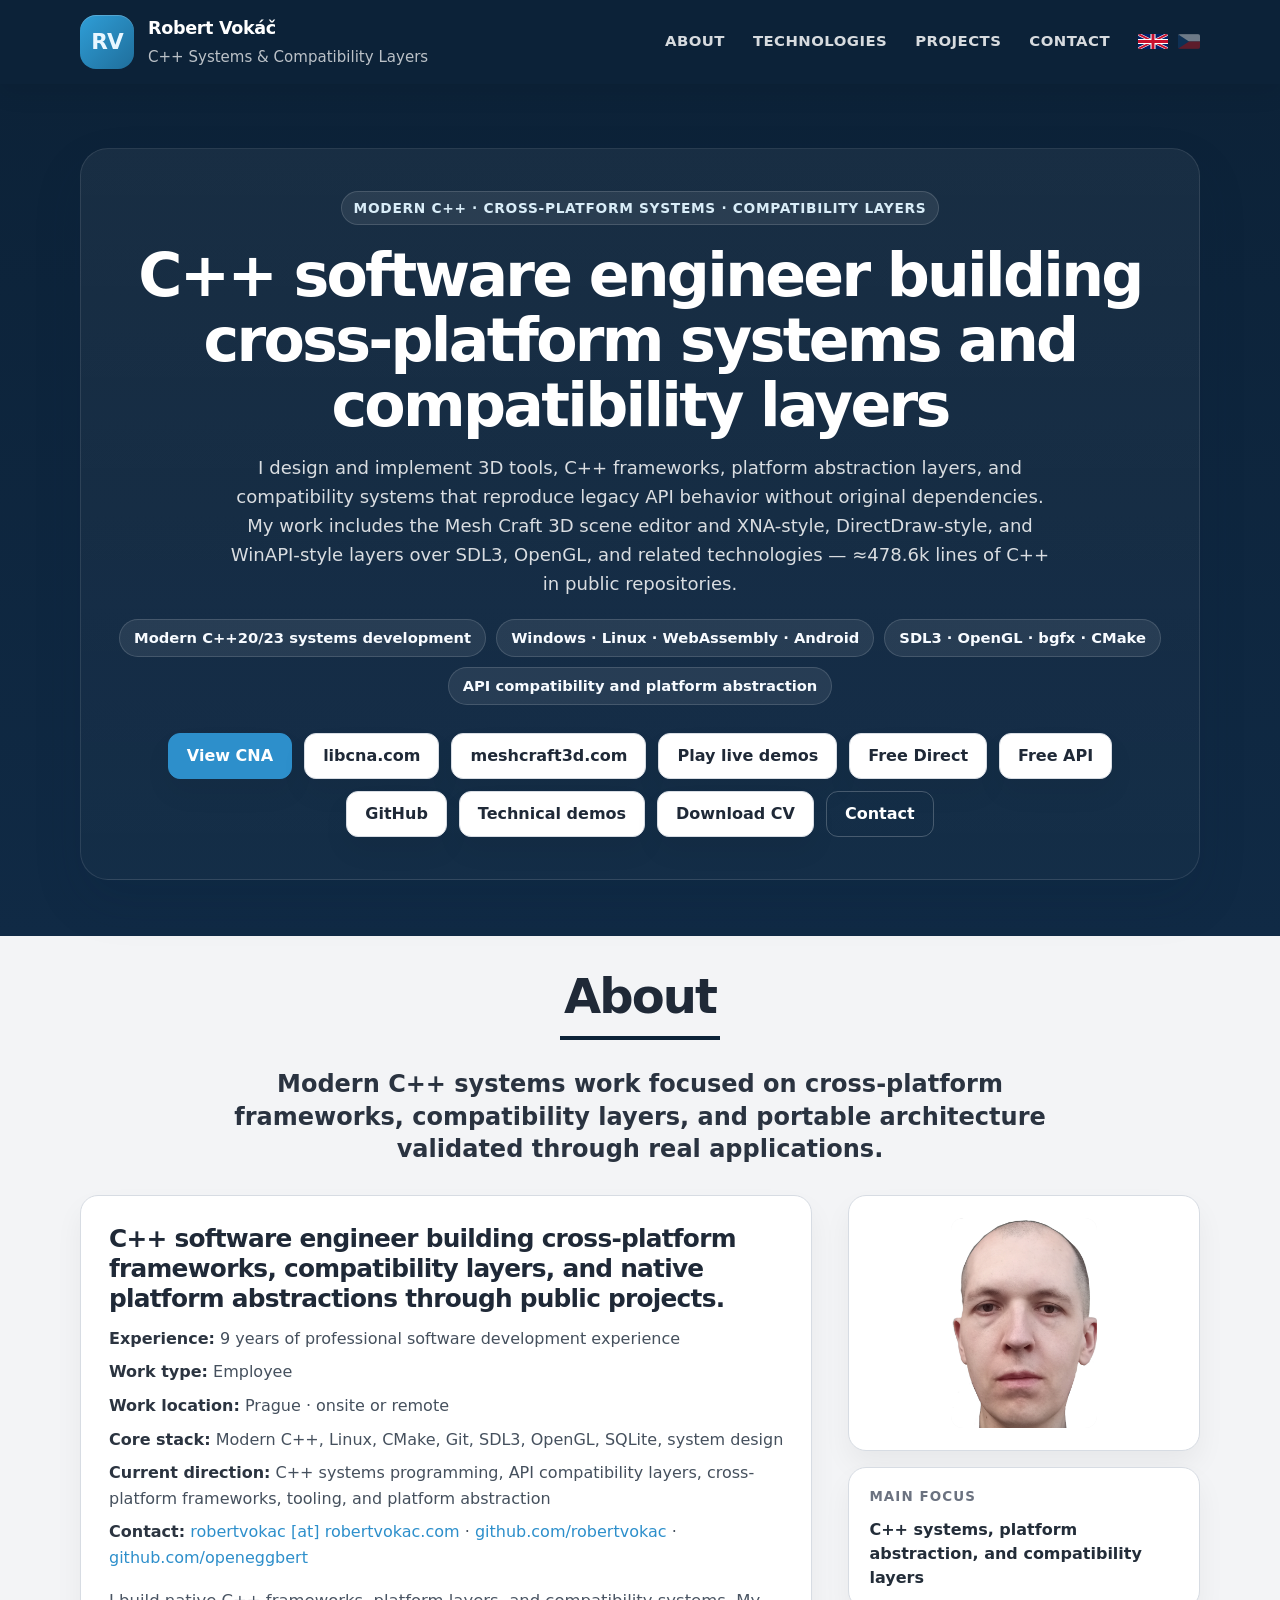
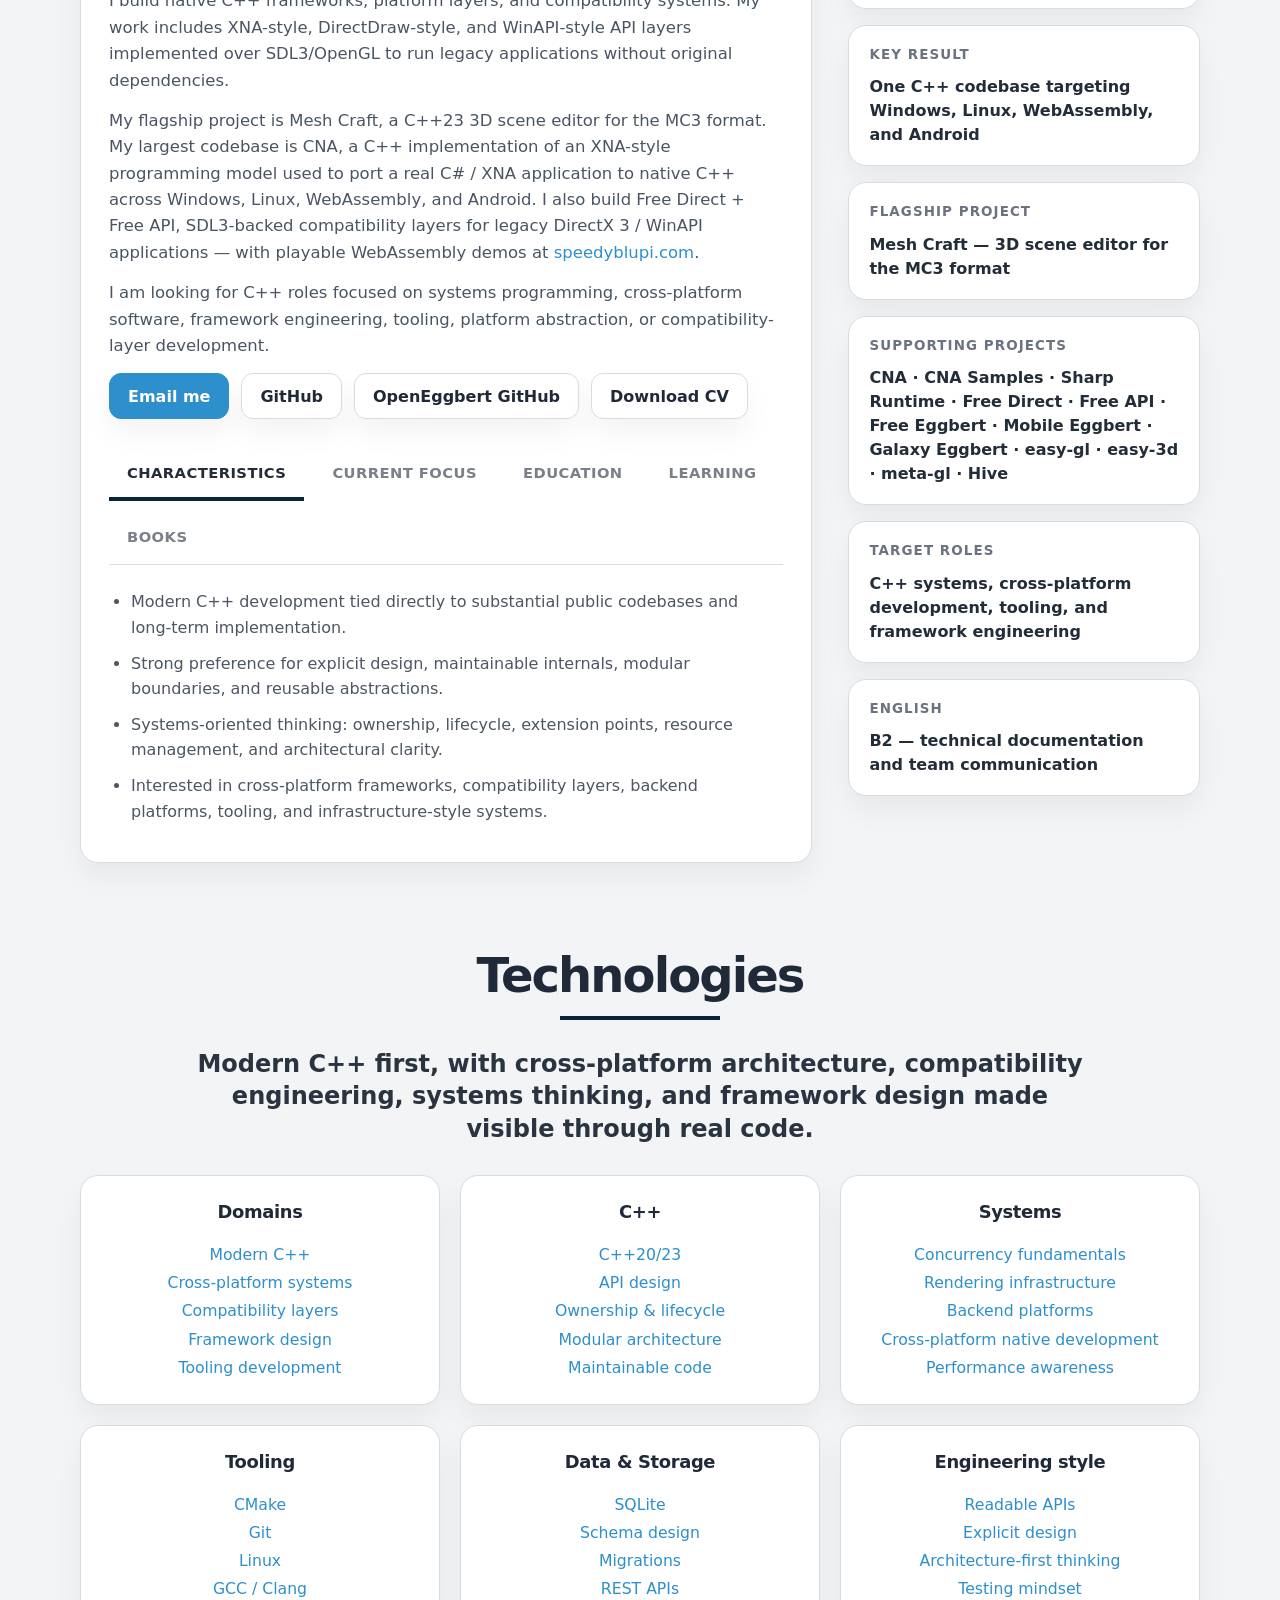
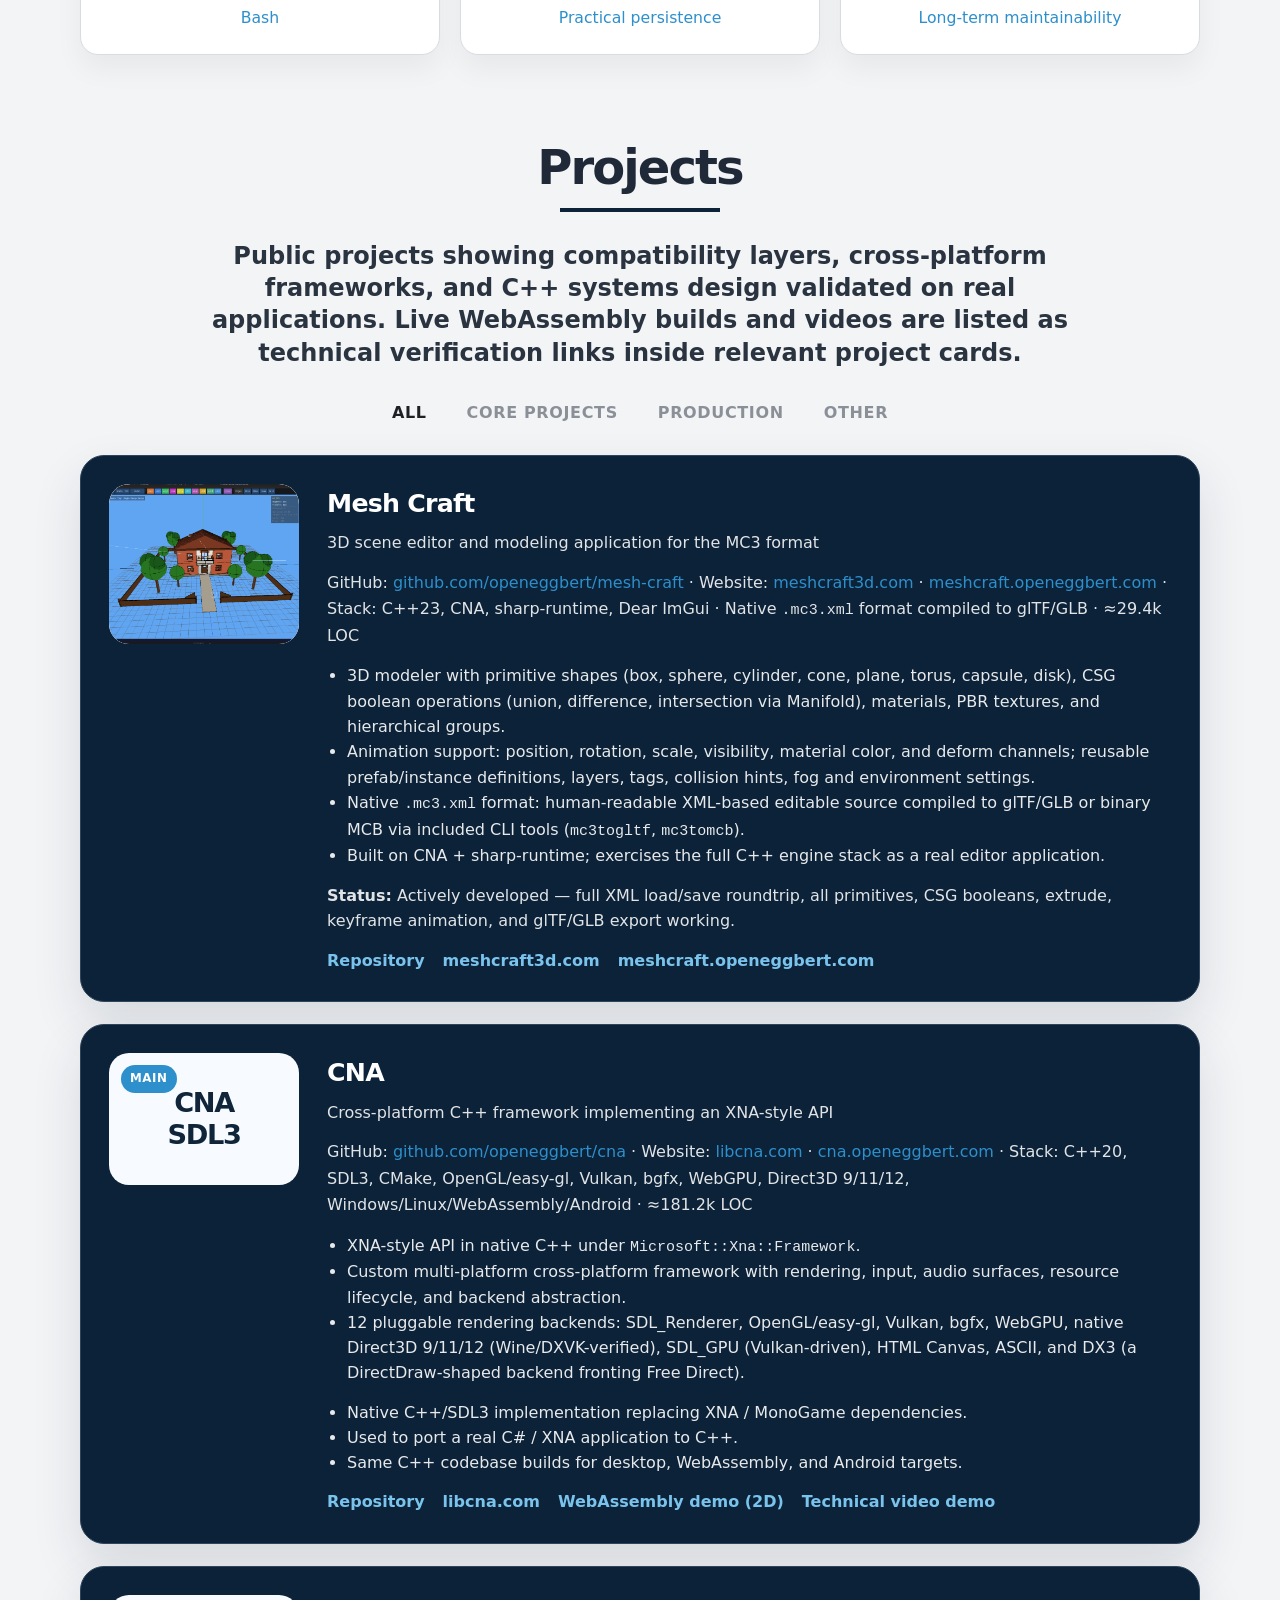
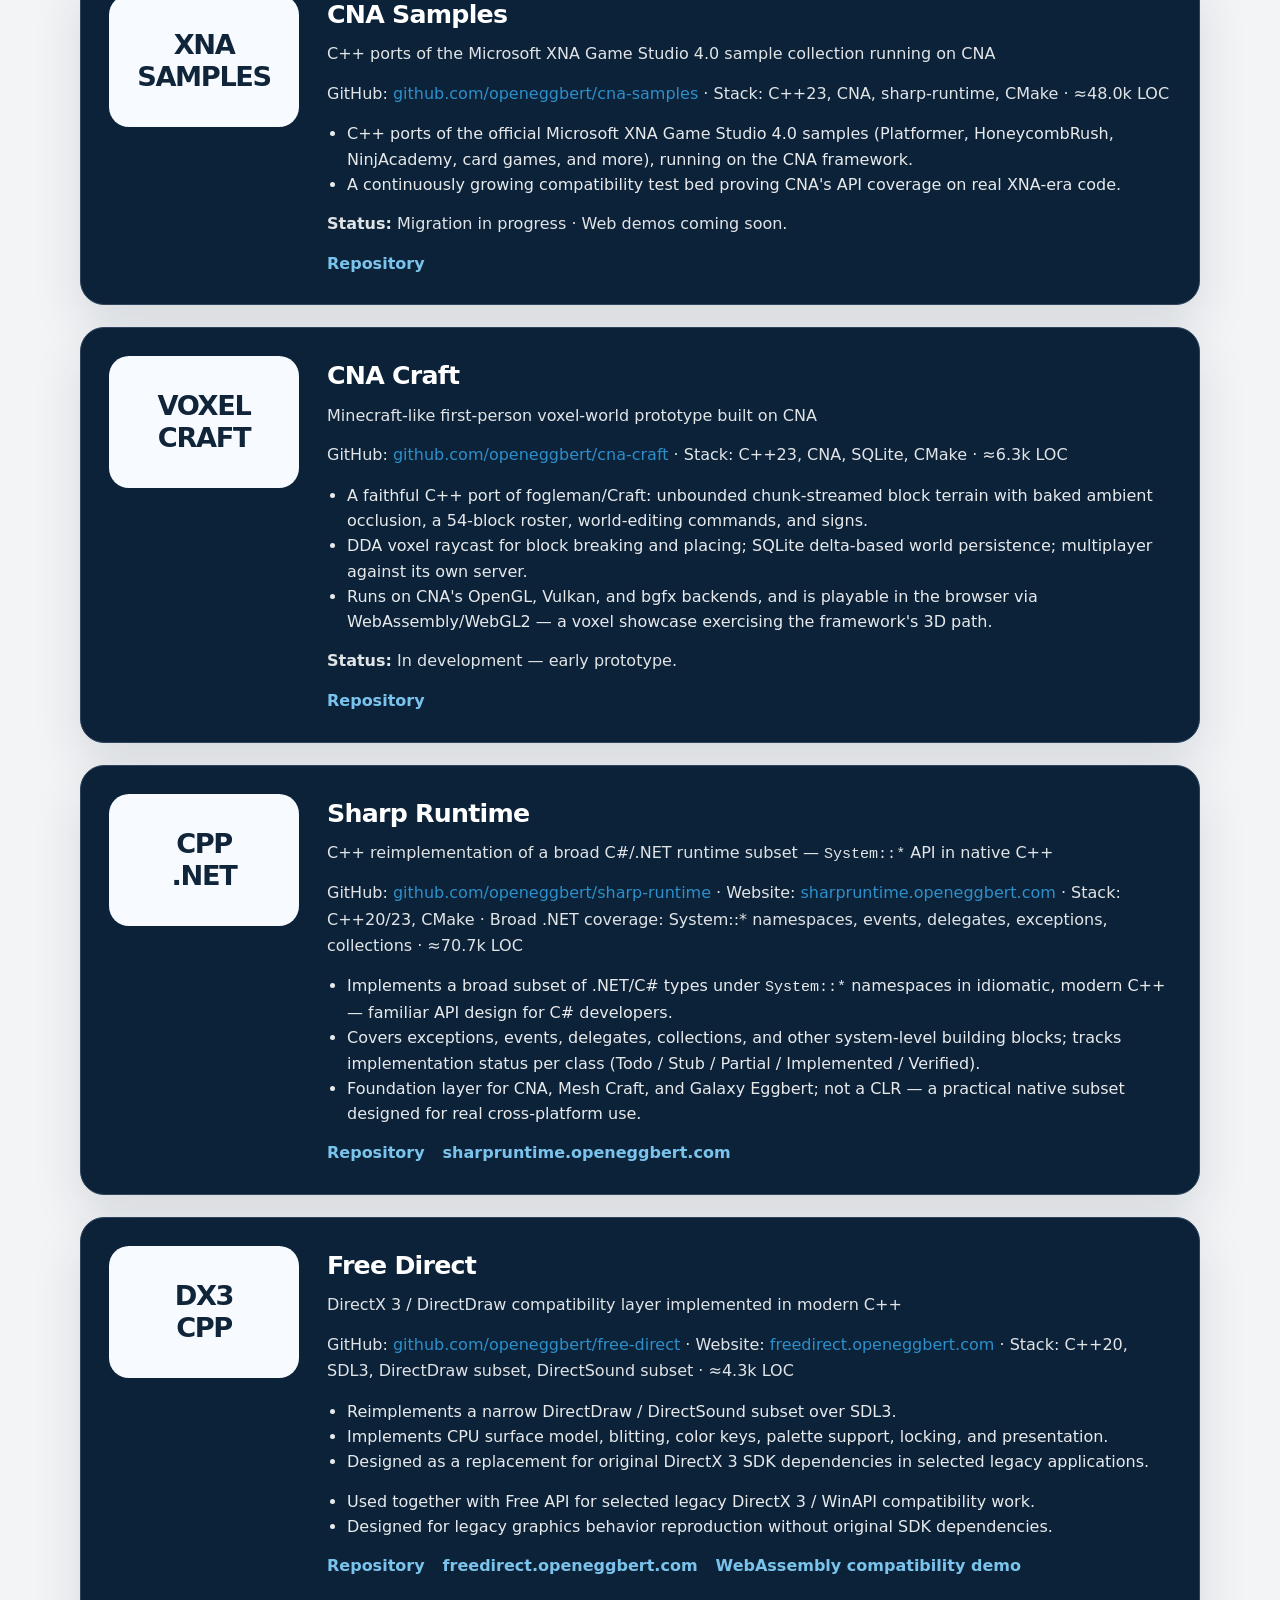
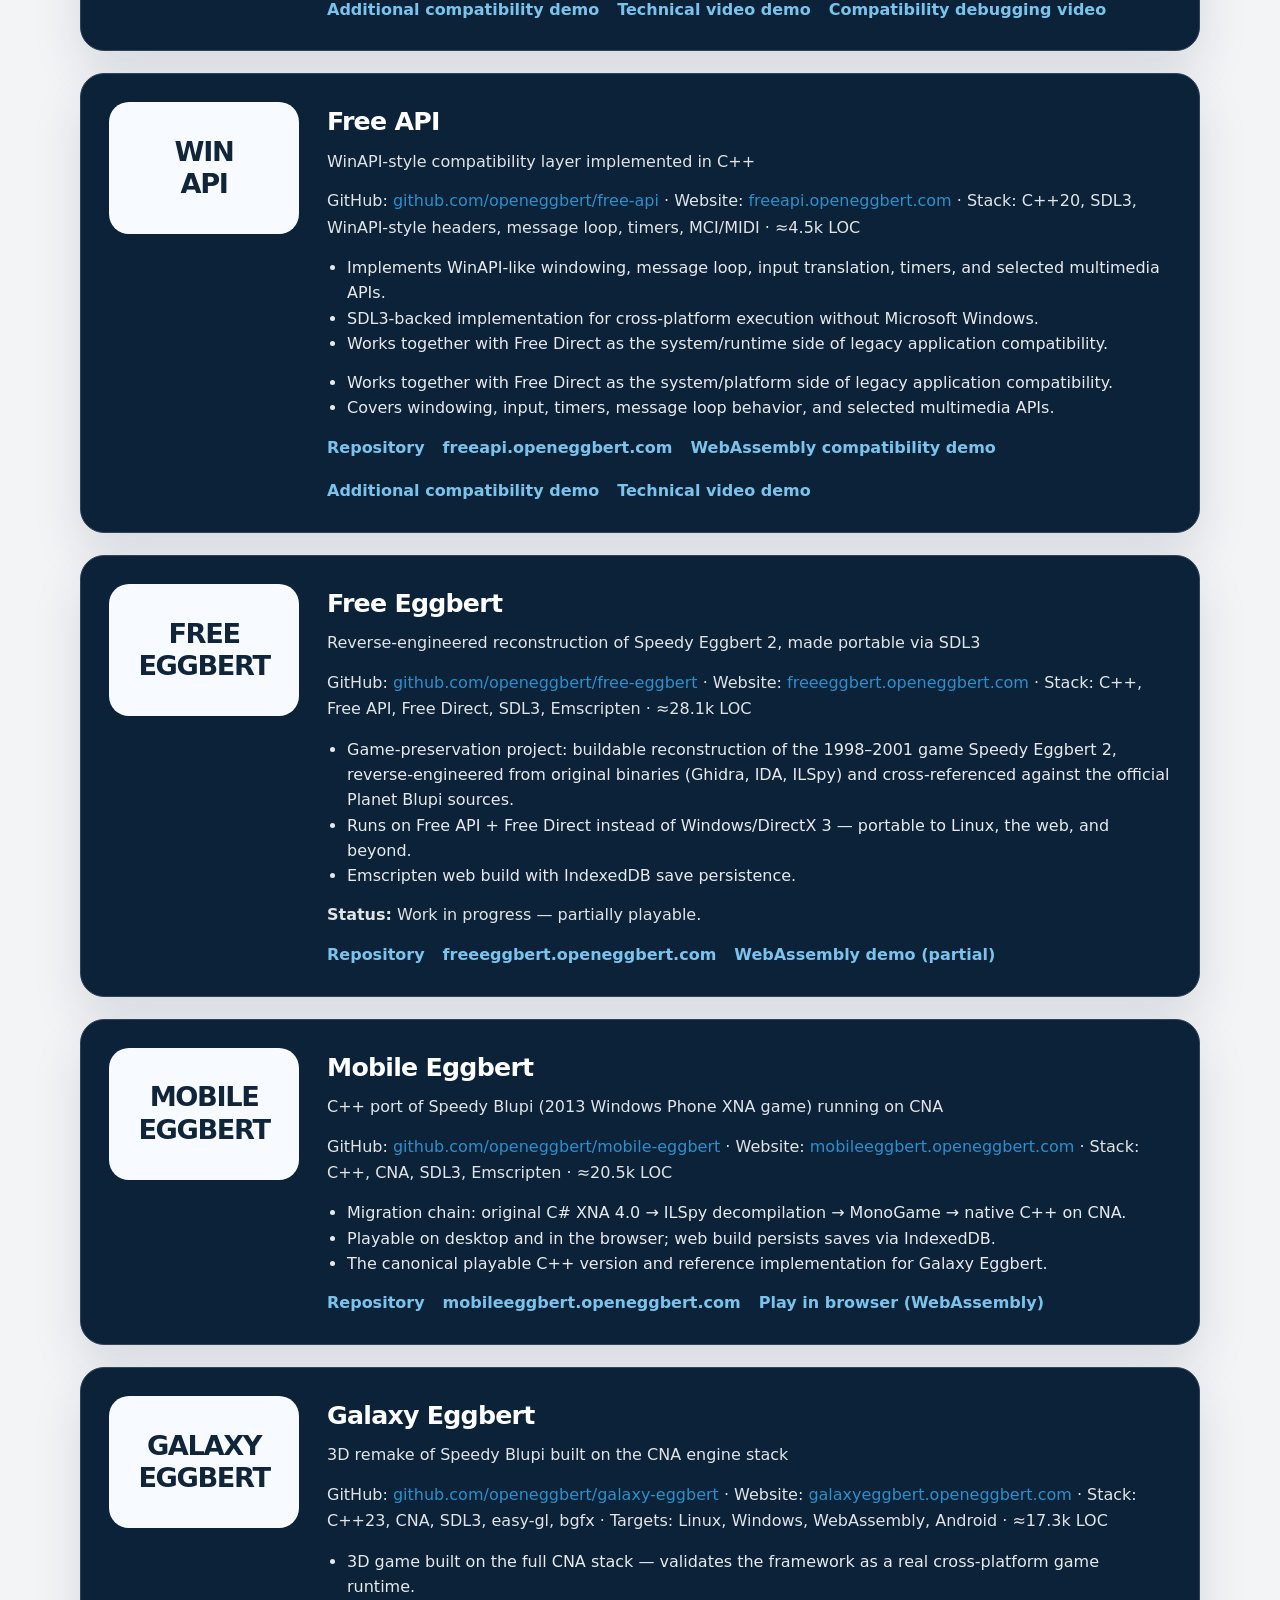
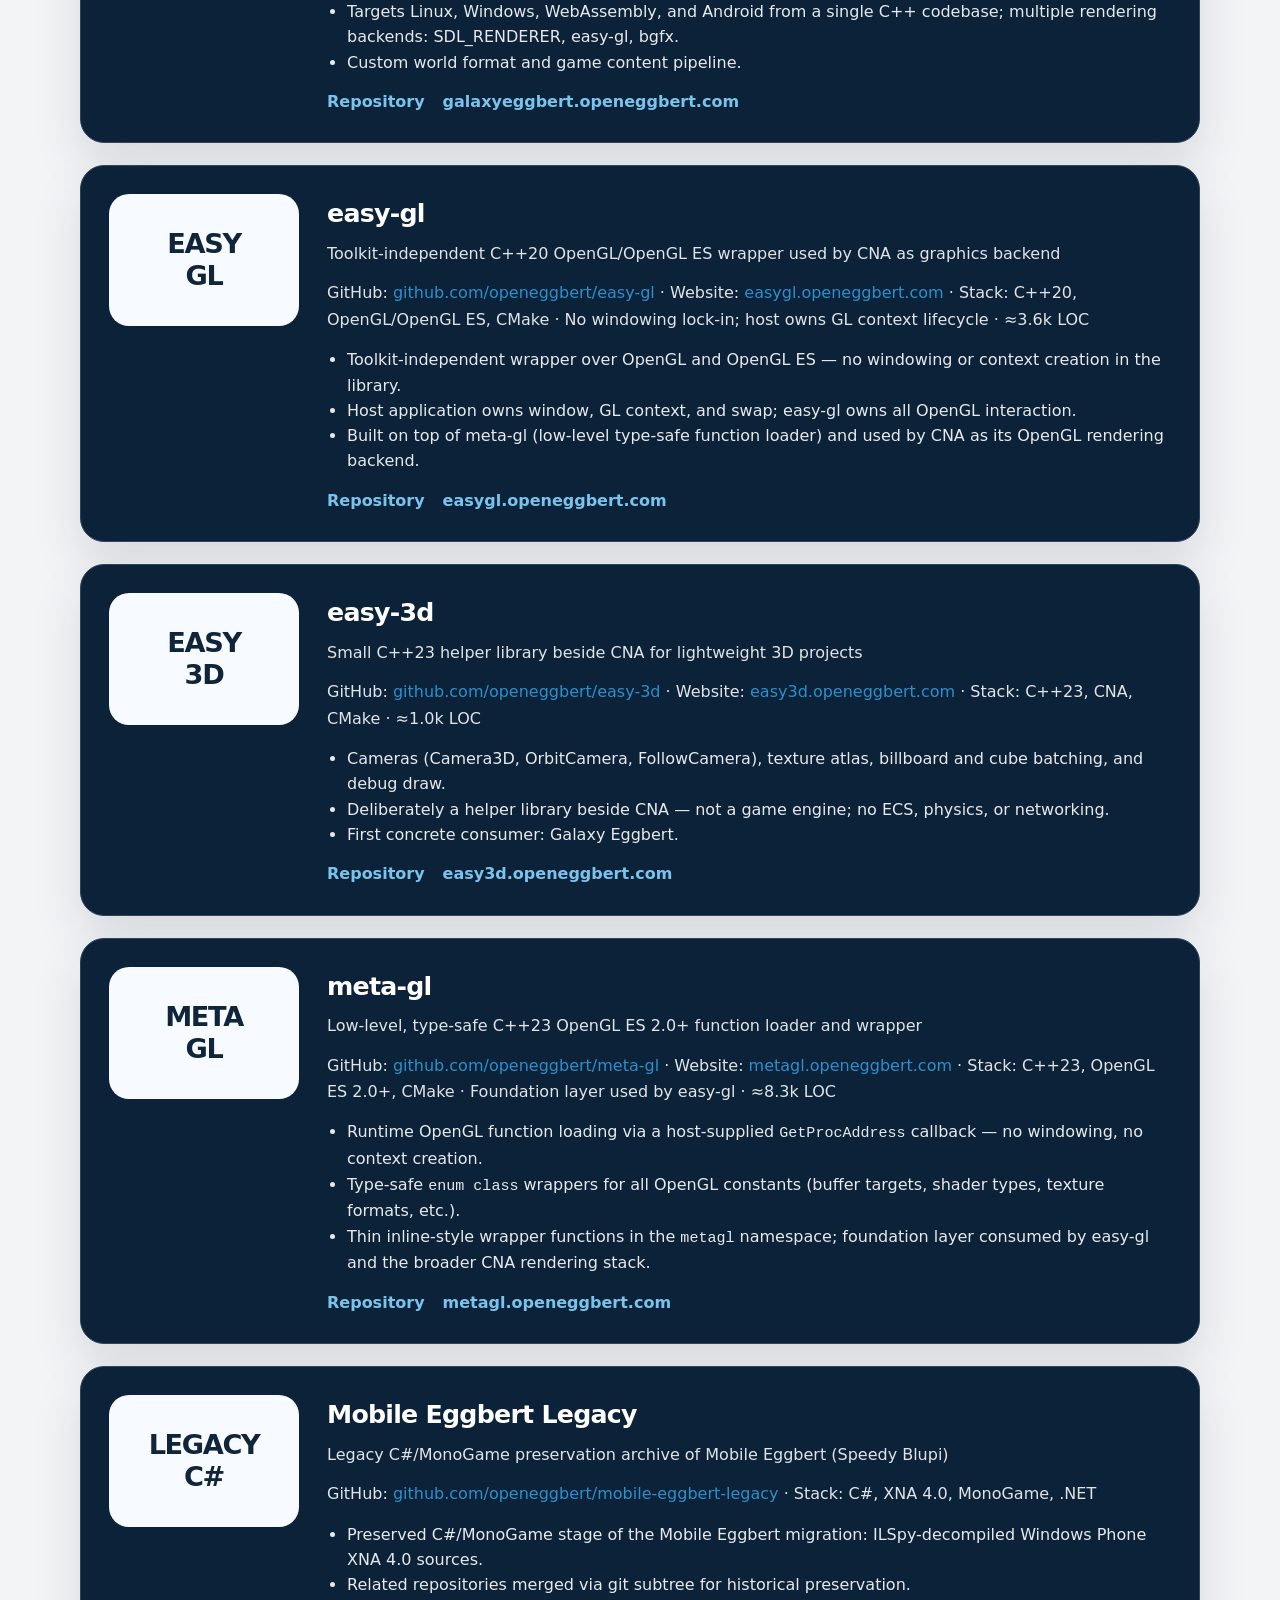
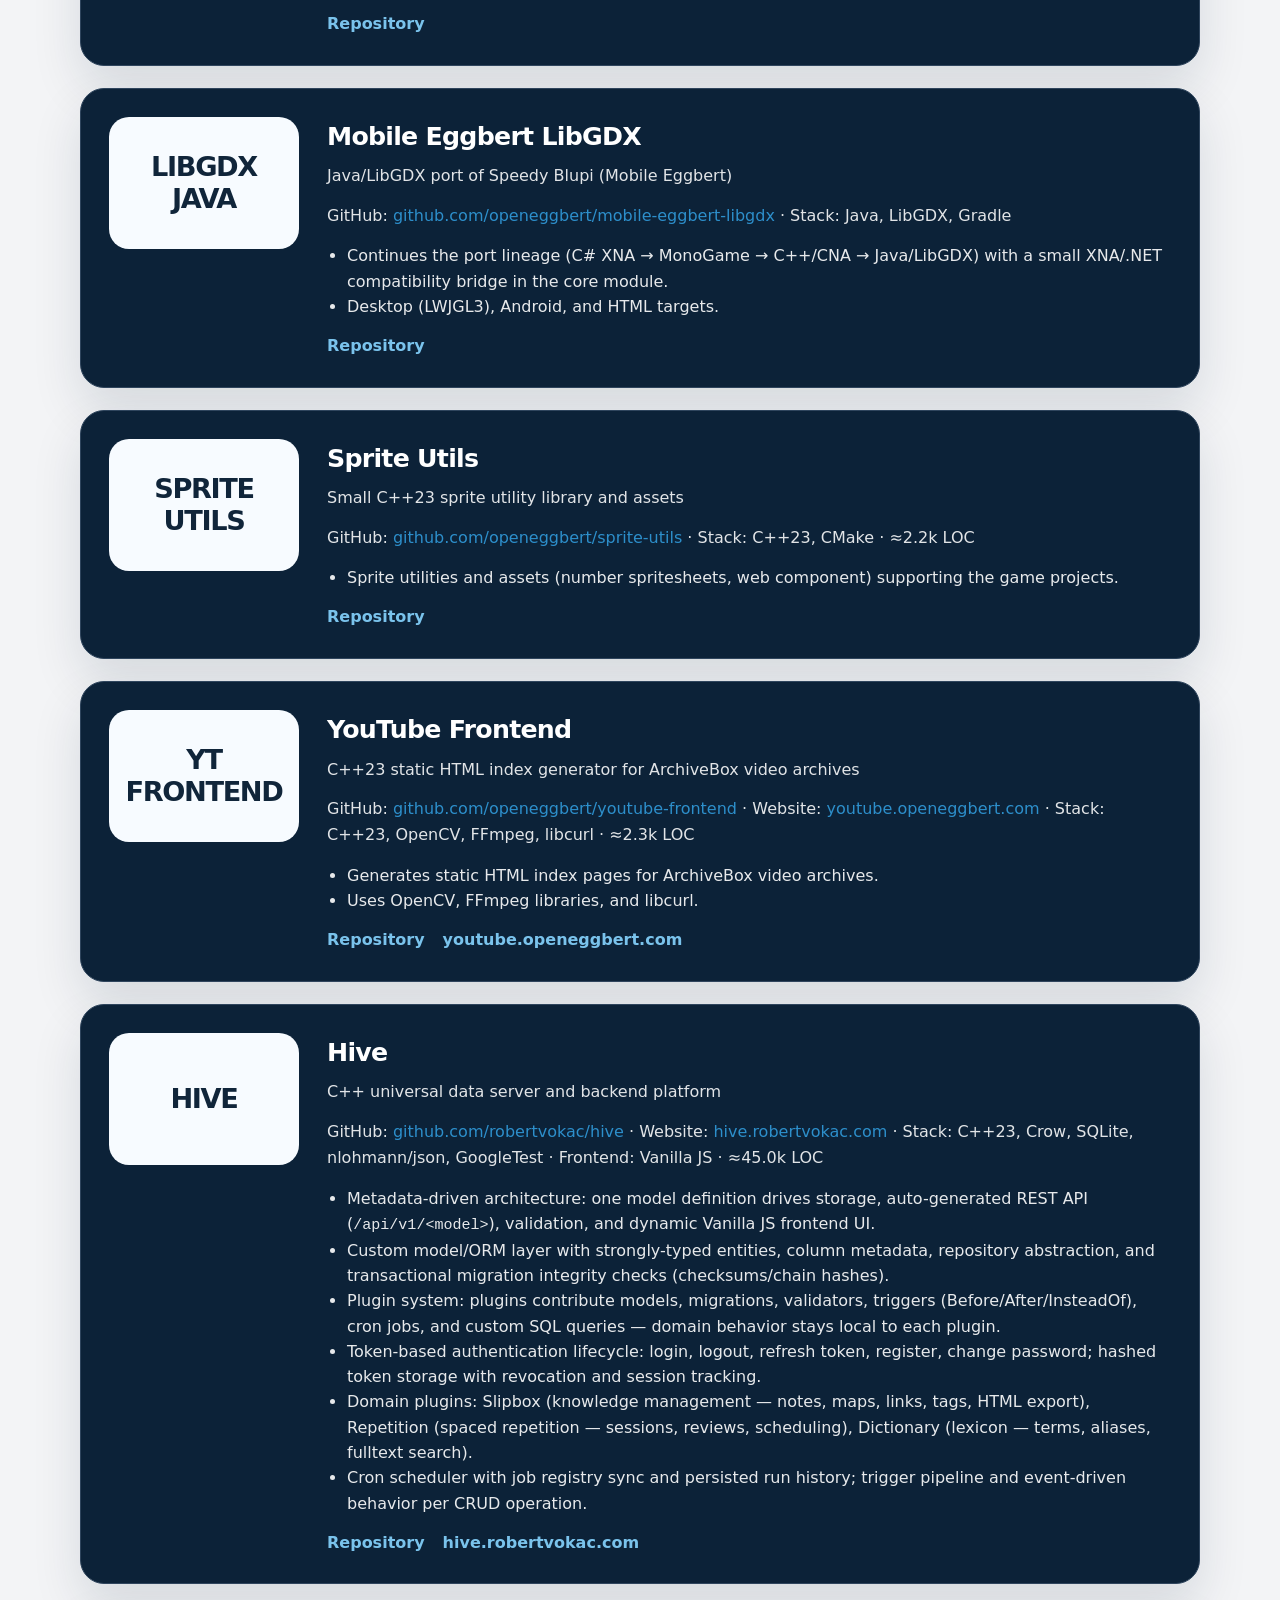
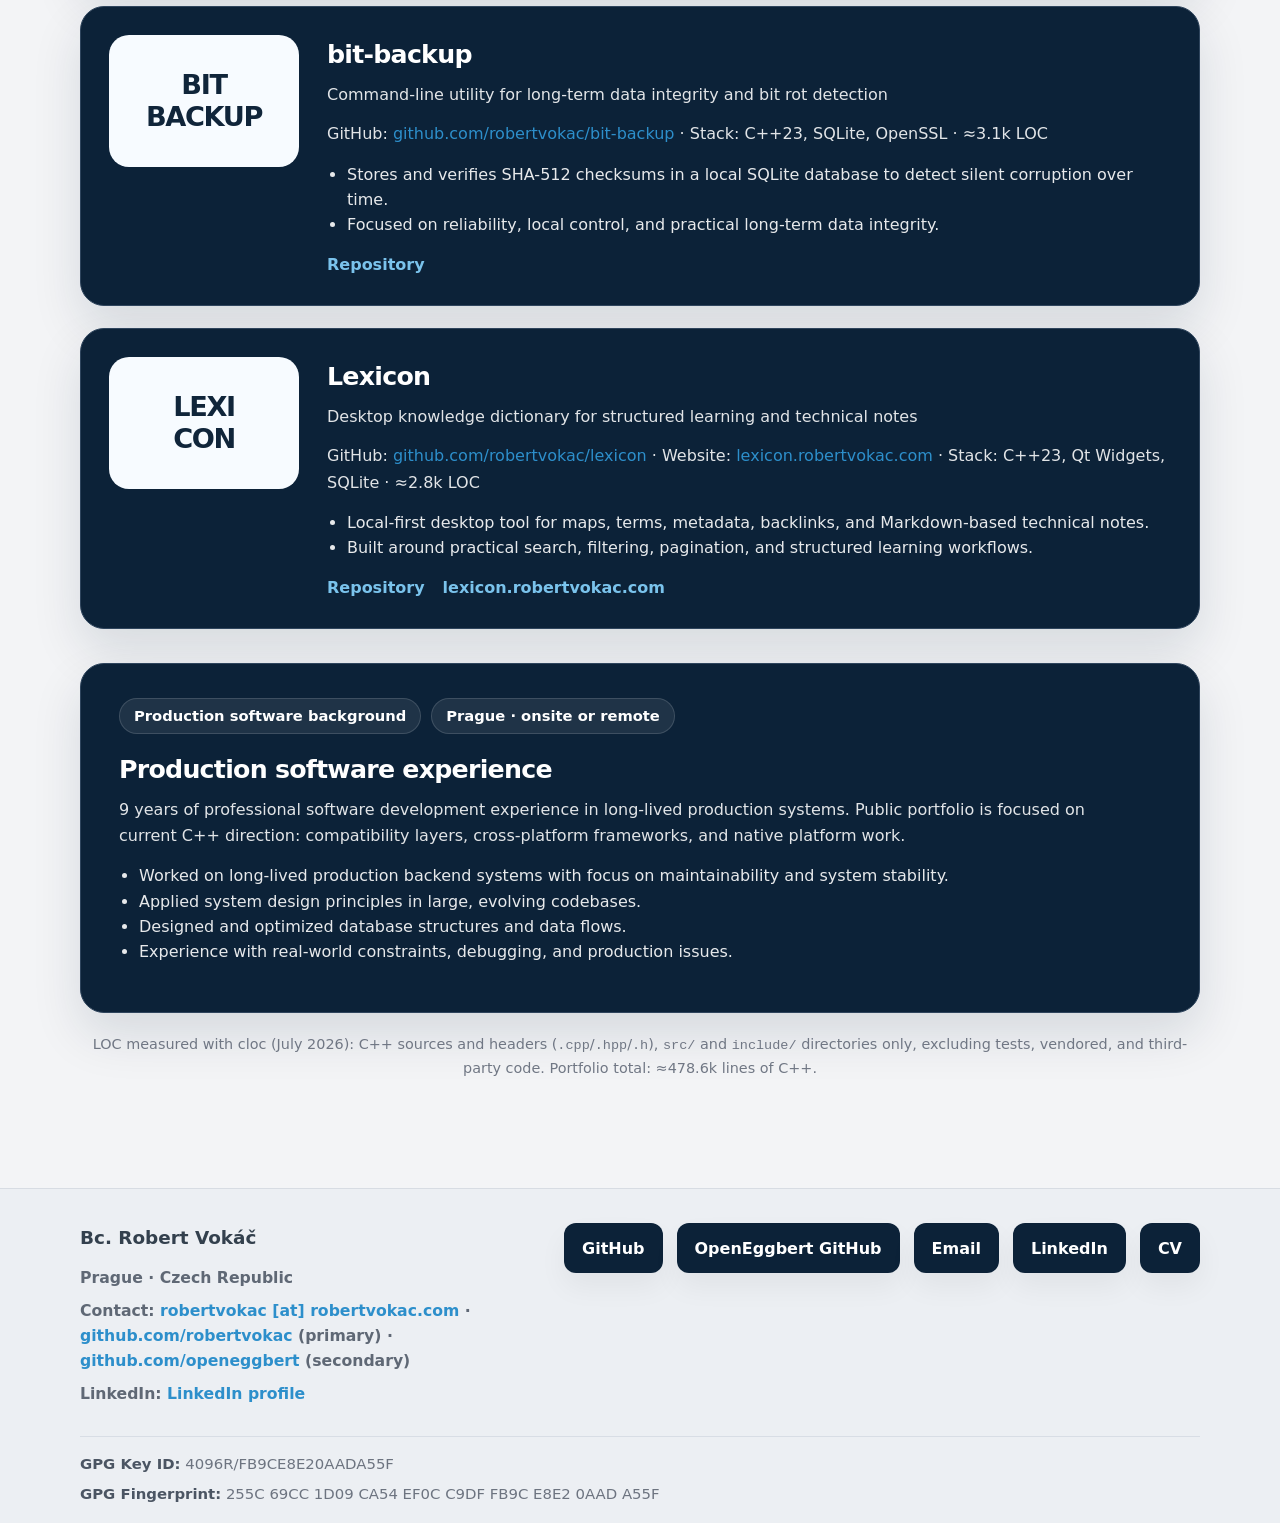
==== commit 01c4dcec: "Remove Mesh World from the portfolio Drop the Mesh World project card from the EN and CZ pages, remo" ====
--- a/index.html
+++ b/index.html
@@ -5,7 +5,7 @@
 <meta charset="utf-8"/>
 <meta content="width=device-width, initial-scale=1.0" name="viewport"/>
 <title>Robert Vokáč | C++ Software Engineer</title>
-<meta content="Robert Vokáč — C++ software engineer building 3D tooling (Mesh Craft, Mesh World), cross-platform frameworks, platform abstraction layers, and compatibility layers over SDL3/OpenGL." name="description"/>
+<meta content="Robert Vokáč — C++ software engineer building 3D tooling (Mesh Craft), cross-platform frameworks, platform abstraction layers, and compatibility layers over SDL3/OpenGL." name="description"/>
 <link href="favicon.png" rel="icon" type="image/png"/>
 <link href="https://robertvokac.com/" hreflang="en" rel="alternate"/>
 <link href="https://robertvokac.com/indexcz.html" hreflang="cs" rel="alternate"/>
@@ -931,7 +931,7 @@
 <div class="hero-panel">
 <div class="hero-kicker">Modern C++ · Cross-Platform Systems · Compatibility Layers</div>
 <h1>C++ software engineer building cross-platform systems and compatibility layers</h1>
-<p>I design and implement 3D tools, C++ frameworks, platform abstraction layers, and compatibility systems that reproduce legacy API behavior without original dependencies. My work includes the Mesh Craft 3D scene editor, the Mesh World procedural generator, and XNA-style, DirectDraw-style, and WinAPI-style layers over SDL3, OpenGL, and related technologies — ≈495.5k lines of C++ in public repositories.</p>
+<p>I design and implement 3D tools, C++ frameworks, platform abstraction layers, and compatibility systems that reproduce legacy API behavior without original dependencies. My work includes the Mesh Craft 3D scene editor and XNA-style, DirectDraw-style, and WinAPI-style layers over SDL3, OpenGL, and related technologies — ≈478.6k lines of C++ in public repositories.</p>
 <div class="hero-highlights">
 <span>Modern C++20/23 systems development</span>
 <span>Windows · Linux · WebAssembly · Android</span>
@@ -942,7 +942,6 @@
 <div class="cta-row"><a class="btn primary" href="https://github.com/openeggbert/cna" rel="noreferrer" target="_blank">View CNA</a>
 <a class="btn" href="https://libcna.com" rel="noreferrer" target="_blank">libcna.com</a>
 <a class="btn" href="https://meshcraft3d.com" rel="noreferrer" target="_blank">meshcraft3d.com</a>
-<a class="btn" href="https://meshworld3d.com" rel="noreferrer" target="_blank">meshworld3d.com</a>
 <a class="btn" href="https://speedyblupi.com" rel="noreferrer" target="_blank">Play live demos</a>
 <a class="btn" href="https://github.com/openeggbert/free-direct" rel="noreferrer" target="_blank">Free Direct</a>
 <a class="btn" href="https://github.com/openeggbert/free-api" rel="noreferrer" target="_blank">Free API</a>
@@ -975,7 +974,7 @@
 </div>
 </div>
 <p>I build native C++ frameworks, platform layers, and compatibility systems. My work includes XNA-style, DirectDraw-style, and WinAPI-style API layers implemented over SDL3/OpenGL to run legacy applications without original dependencies.</p>
-<p>My flagship project is Mesh Craft, a C++23 3D scene editor for the MC3 format, together with Mesh World, a procedural 3D world generator built on the Mesh Craft ecosystem. My largest codebase is CNA, a C++ implementation of an XNA-style programming model used to port a real C# / XNA application to native C++ across Windows, Linux, WebAssembly, and Android. I also build Free Direct + Free API, SDL3-backed compatibility layers for legacy DirectX 3 / WinAPI applications — with playable WebAssembly demos at <a href="https://speedyblupi.com" rel="noreferrer" target="_blank">speedyblupi.com</a>.</p>
+<p>My flagship project is Mesh Craft, a C++23 3D scene editor for the MC3 format. My largest codebase is CNA, a C++ implementation of an XNA-style programming model used to port a real C# / XNA application to native C++ across Windows, Linux, WebAssembly, and Android. I also build Free Direct + Free API, SDL3-backed compatibility layers for legacy DirectX 3 / WinAPI applications — with playable WebAssembly demos at <a href="https://speedyblupi.com" rel="noreferrer" target="_blank">speedyblupi.com</a>.</p>
 <p>I am looking for C++ roles focused on systems programming, cross-platform software, framework engineering, tooling, platform abstraction, or compatibility-layer development.</p>
 <div class="cta-row">
 <a class="btn primary" href="mailto:robertvokac@robertvokac.com">Email me</a>
@@ -1002,7 +1001,7 @@
 </div>
 <div class="tab-panel" id="current-focus">
 <ul class="bullets">
-<li>Developing <a href="https://github.com/openeggbert/mesh-craft" rel="noreferrer" target="_blank">Mesh Craft</a> (<a href="https://meshcraft3d.com" rel="noreferrer" target="_blank">meshcraft3d.com</a>), a C++23 3D scene editor for the MC3 format, and <a href="https://github.com/openeggbert/mesh-world" rel="noreferrer" target="_blank">Mesh World</a> (<a href="https://meshworld3d.com" rel="noreferrer" target="_blank">meshworld3d.com</a>), a procedural 3D world generator built on it.</li>
+<li>Developing <a href="https://github.com/openeggbert/mesh-craft" rel="noreferrer" target="_blank">Mesh Craft</a> (<a href="https://meshcraft3d.com" rel="noreferrer" target="_blank">meshcraft3d.com</a>), a C++23 3D scene editor for the MC3 format.</li>
 <li>Developing <a href="https://github.com/openeggbert/cna" rel="noreferrer" target="_blank">CNA</a> as a cross-platform C++ framework implementing an XNA-style programming model for Windows, Linux, WebAssembly, and Android — with <a href="https://github.com/openeggbert/cna-samples" rel="noreferrer" target="_blank">CNA Samples</a> porting the official XNA sample collection.</li>
 <li>Developing <a href="https://github.com/openeggbert/free-direct" rel="noreferrer" target="_blank">Free Direct</a> and <a href="https://github.com/openeggbert/free-api" rel="noreferrer" target="_blank">Free API</a> as SDL3-backed compatibility layers for legacy DirectX 3 / WinAPI applications, powering <a href="https://github.com/openeggbert/free-eggbert" rel="noreferrer" target="_blank">Free Eggbert</a> and the demos at <a href="https://speedyblupi.com" rel="noreferrer" target="_blank">speedyblupi.com</a>.</li>
 <li>Supporting framework work with <a href="https://github.com/openeggbert/easy-gl" rel="noreferrer" target="_blank">easy-gl</a>, <a href="https://github.com/openeggbert/meta-gl" rel="noreferrer" target="_blank">meta-gl</a>, <a href="https://github.com/openeggbert/easy-3d" rel="noreferrer" target="_blank">easy-3d</a>, and <a href="https://github.com/openeggbert/sharp-runtime" rel="noreferrer" target="_blank">sharp-runtime</a> (broad C#/.NET subset in native C++).</li>
@@ -1061,7 +1060,7 @@
 <div class="side-card card"><h4>Flagship project</h4>
 <p>Mesh Craft — 3D scene editor for the MC3 format</p></div>
 <div class="side-card card"><h4>Supporting projects</h4>
-<p>Mesh World · CNA · CNA Samples · Sharp Runtime · Free Direct · Free API · Free Eggbert · Mobile Eggbert · Galaxy Eggbert · easy-gl · easy-3d · meta-gl · Hive</p></div>
+<p>CNA · CNA Samples · Sharp Runtime · Free Direct · Free API · Free Eggbert · Mobile Eggbert · Galaxy Eggbert · easy-gl · easy-3d · meta-gl · Hive</p></div>
 <div class="side-card card"><h4>Target roles</h4>
 <p>C++ systems, cross-platform development, tooling, and framework engineering</p></div>
 <div class="side-card card"><h4>English</h4>
@@ -1125,27 +1124,6 @@
 </div>
 </article>
 <article class="project-card" data-category="core">
-<div class="project-media">MESH<br/>WORLD</div>
-<div class="project-content">
-<h3>Mesh World</h3>
-<p class="project-role">Procedural 3D world generator and real-time explorer built on the Mesh Craft ecosystem</p>
-<p class="project-meta">GitHub: <a href="https://github.com/openeggbert/mesh-world" rel="noreferrer" target="_blank">github.com/openeggbert/mesh-world</a> · Website: <a href="https://meshworld3d.com" rel="noreferrer" target="_blank">meshworld3d.com</a> · <a href="https://meshworld.openeggbert.com" rel="noreferrer" target="_blank">meshworld.openeggbert.com</a> · Stack: C++23, Mesh Craft, CNA, sol2/Lua 5.4, SQLite · ≈16.9k LOC</p>
-<ul>
-<li>Generates infinite 3D city and landscape chunks from a simple JSON config — 20 C++ chunk generators and 11 Lua object generators covering parks, roads, buildings, and terrain.</li>
-<li>Lua scripting sandbox (sol2 + Lua 5.4) for content modding: add new generators by dropping a Lua file into the generators directory; auto-discovered at startup.</li>
-<li>Planetary map subsystem: quadtree LOD 0–18, 52-biome classification, and hydrology/mountain-range terrain algorithms.</li>
-<li>SQLite content packs: taxonomy registry, material registry, and generator bundles packed into portable <code>.sqlite</code> files for distribution.</li>
-<li>Real-time 3D explorer (MeshWorldApp): streams and renders chunks around the player using Mesh Craft + CNA (SDL3/OpenGL).</li>
-</ul>
-<p><strong>Status:</strong> 1176 tests passing, zero warnings, CI on every push. Core chunk generation pipeline and Lua scripting complete.</p>
-<div class="project-actions">
-<a href="https://github.com/openeggbert/mesh-world" rel="noreferrer" target="_blank">Repository</a>
-<a href="https://meshworld3d.com" rel="noreferrer" target="_blank">meshworld3d.com</a>
-<a href="https://meshworld.openeggbert.com" rel="noreferrer" target="_blank">meshworld.openeggbert.com</a>
-</div>
-</div>
-</article>
-<article class="project-card" data-category="core">
 <div class="project-media"><span class="project-badge">Main</span>CNA<br/>SDL3</div>
 <div class="project-content">
 <h3>CNA</h3>
@@ -1208,7 +1186,7 @@
 <ul>
 <li>Implements a broad subset of .NET/C# types under <code>System::*</code> namespaces in idiomatic, modern C++ — familiar API design for C# developers.</li>
 <li>Covers exceptions, events, delegates, collections, and other system-level building blocks; tracks implementation status per class (Todo / Stub / Partial / Implemented / Verified).</li>
-<li>Foundation layer for CNA, Mesh Craft, Mesh World, and Galaxy Eggbert; not a CLR — a practical native subset designed for real cross-platform use.</li>
+<li>Foundation layer for CNA, Mesh Craft, and Galaxy Eggbert; not a CLR — a practical native subset designed for real cross-platform use.</li>
 </ul>
 <div class="project-actions"><a href="https://github.com/openeggbert/sharp-runtime" rel="noreferrer" target="_blank">Repository</a>
 <a href="https://sharpruntime.openeggbert.com" rel="noreferrer" target="_blank">sharpruntime.openeggbert.com</a></div>
@@ -1507,7 +1485,7 @@
 </div>
 </article>
 </div>
-<p style="margin-top:20px;color:#707784;font-size:0.9rem;text-align:center;">LOC measured with cloc (July 2026): C++ sources and headers (<code>.cpp</code>/<code>.hpp</code>/<code>.h</code>), <code>src/</code> and <code>include/</code> directories only, excluding tests, vendored, and third-party code. Portfolio total: ≈495.5k lines of C++.</p>
+<p style="margin-top:20px;color:#707784;font-size:0.9rem;text-align:center;">LOC measured with cloc (July 2026): C++ sources and headers (<code>.cpp</code>/<code>.hpp</code>/<code>.h</code>), <code>src/</code> and <code>include/</code> directories only, excluding tests, vendored, and third-party code. Portfolio total: ≈478.6k lines of C++.</p>
 </div>
 </section>
 </main>
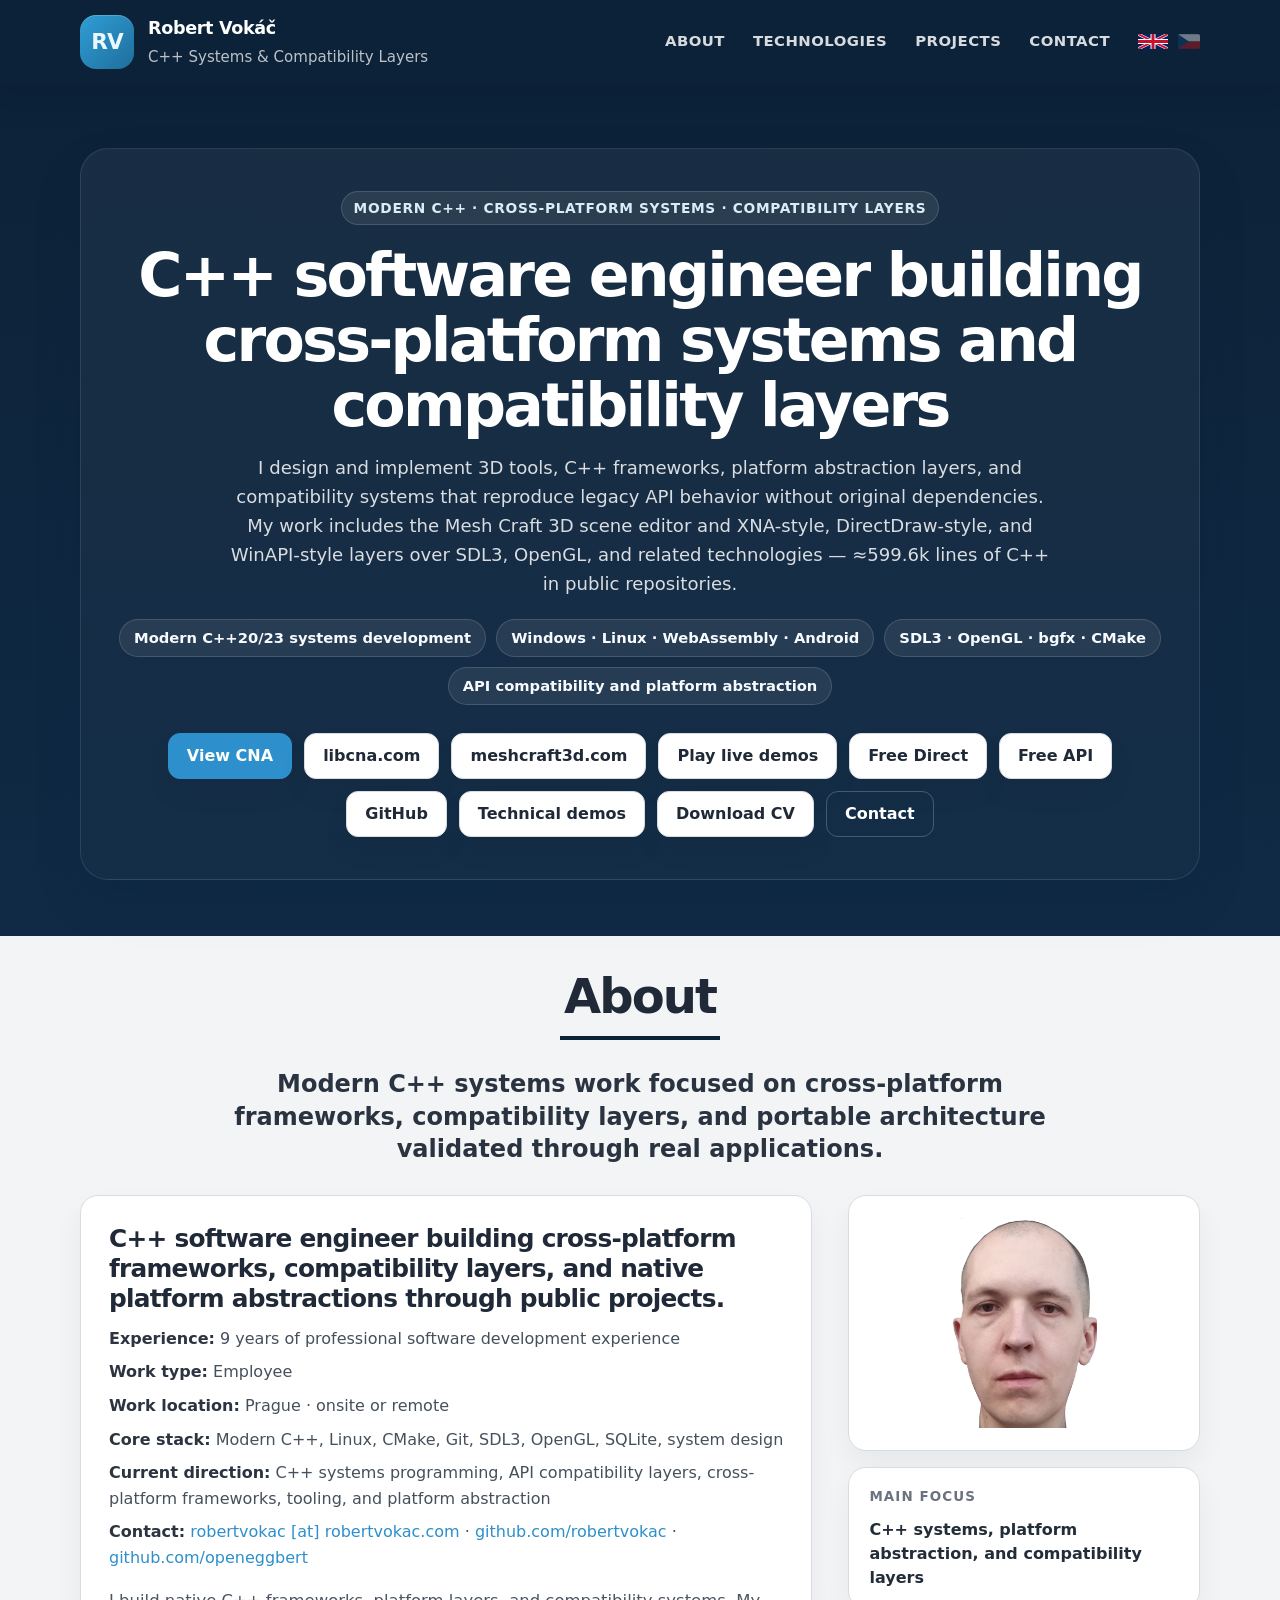
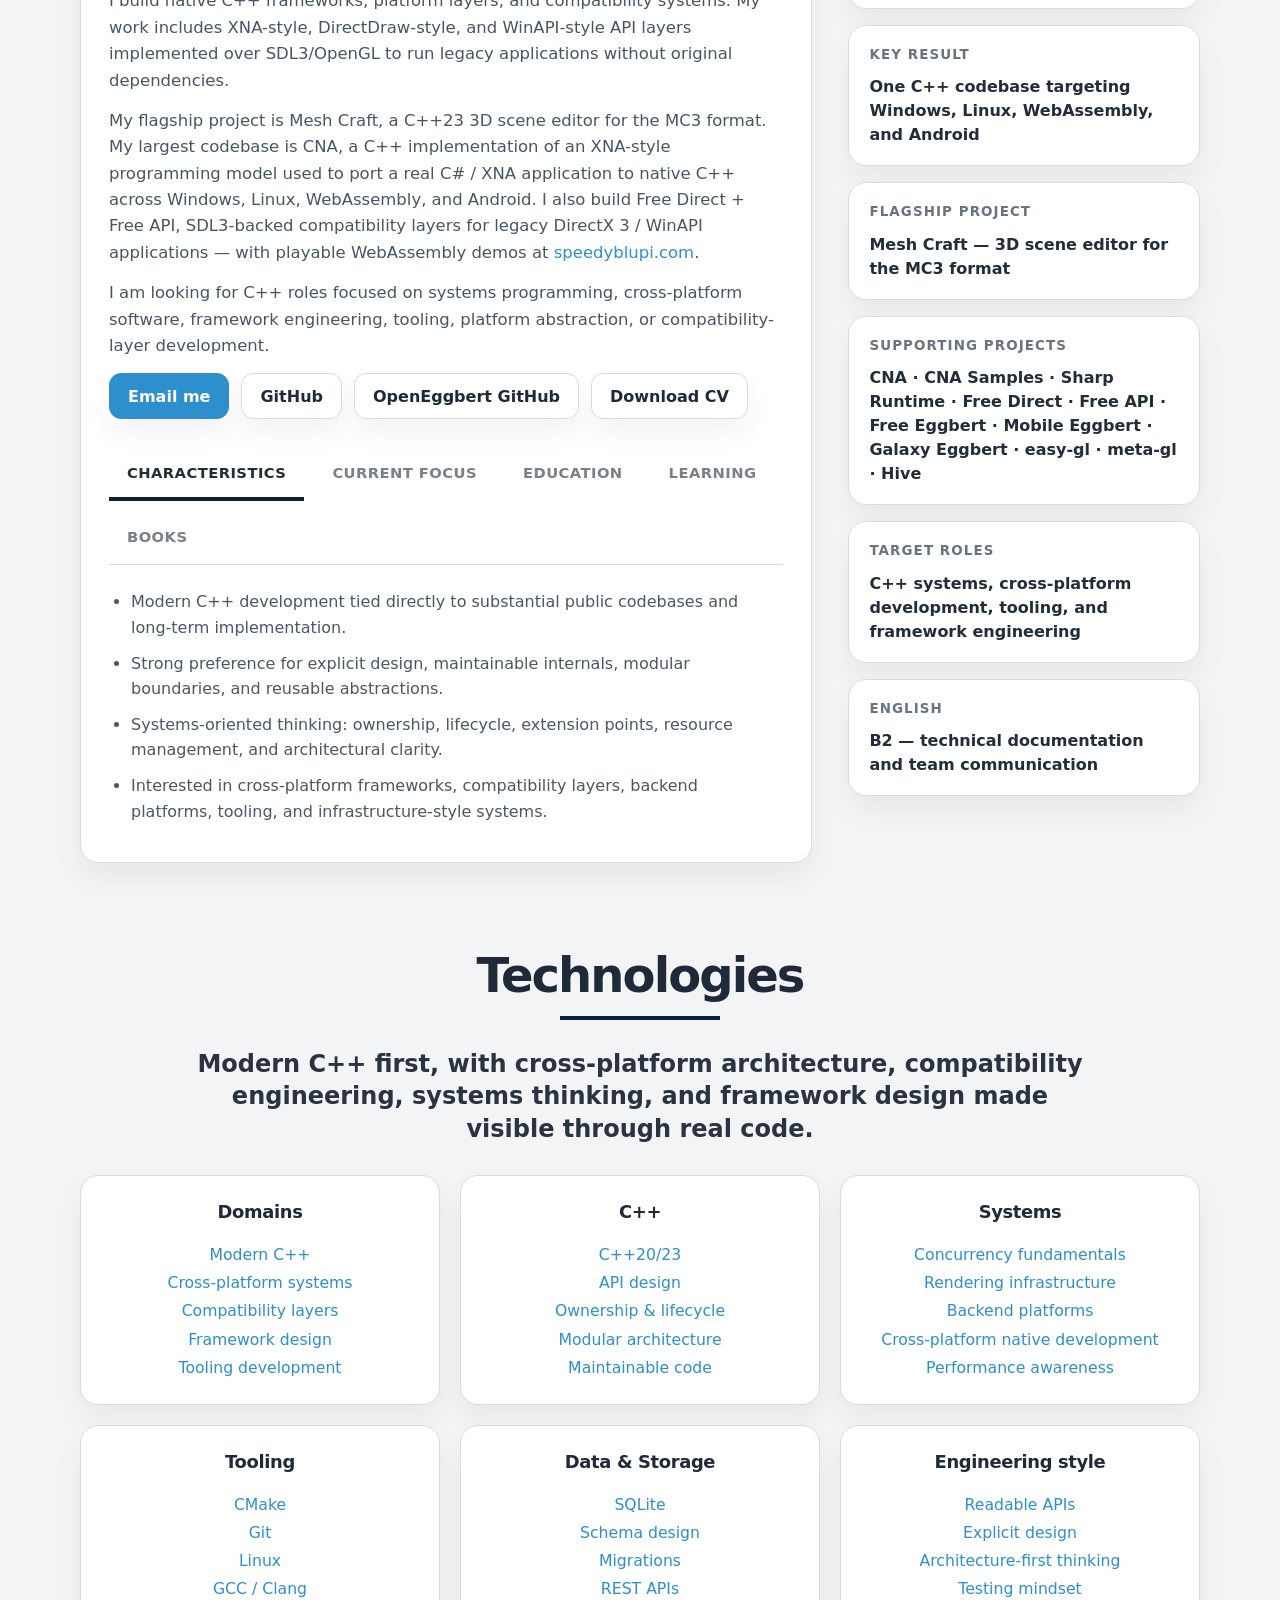
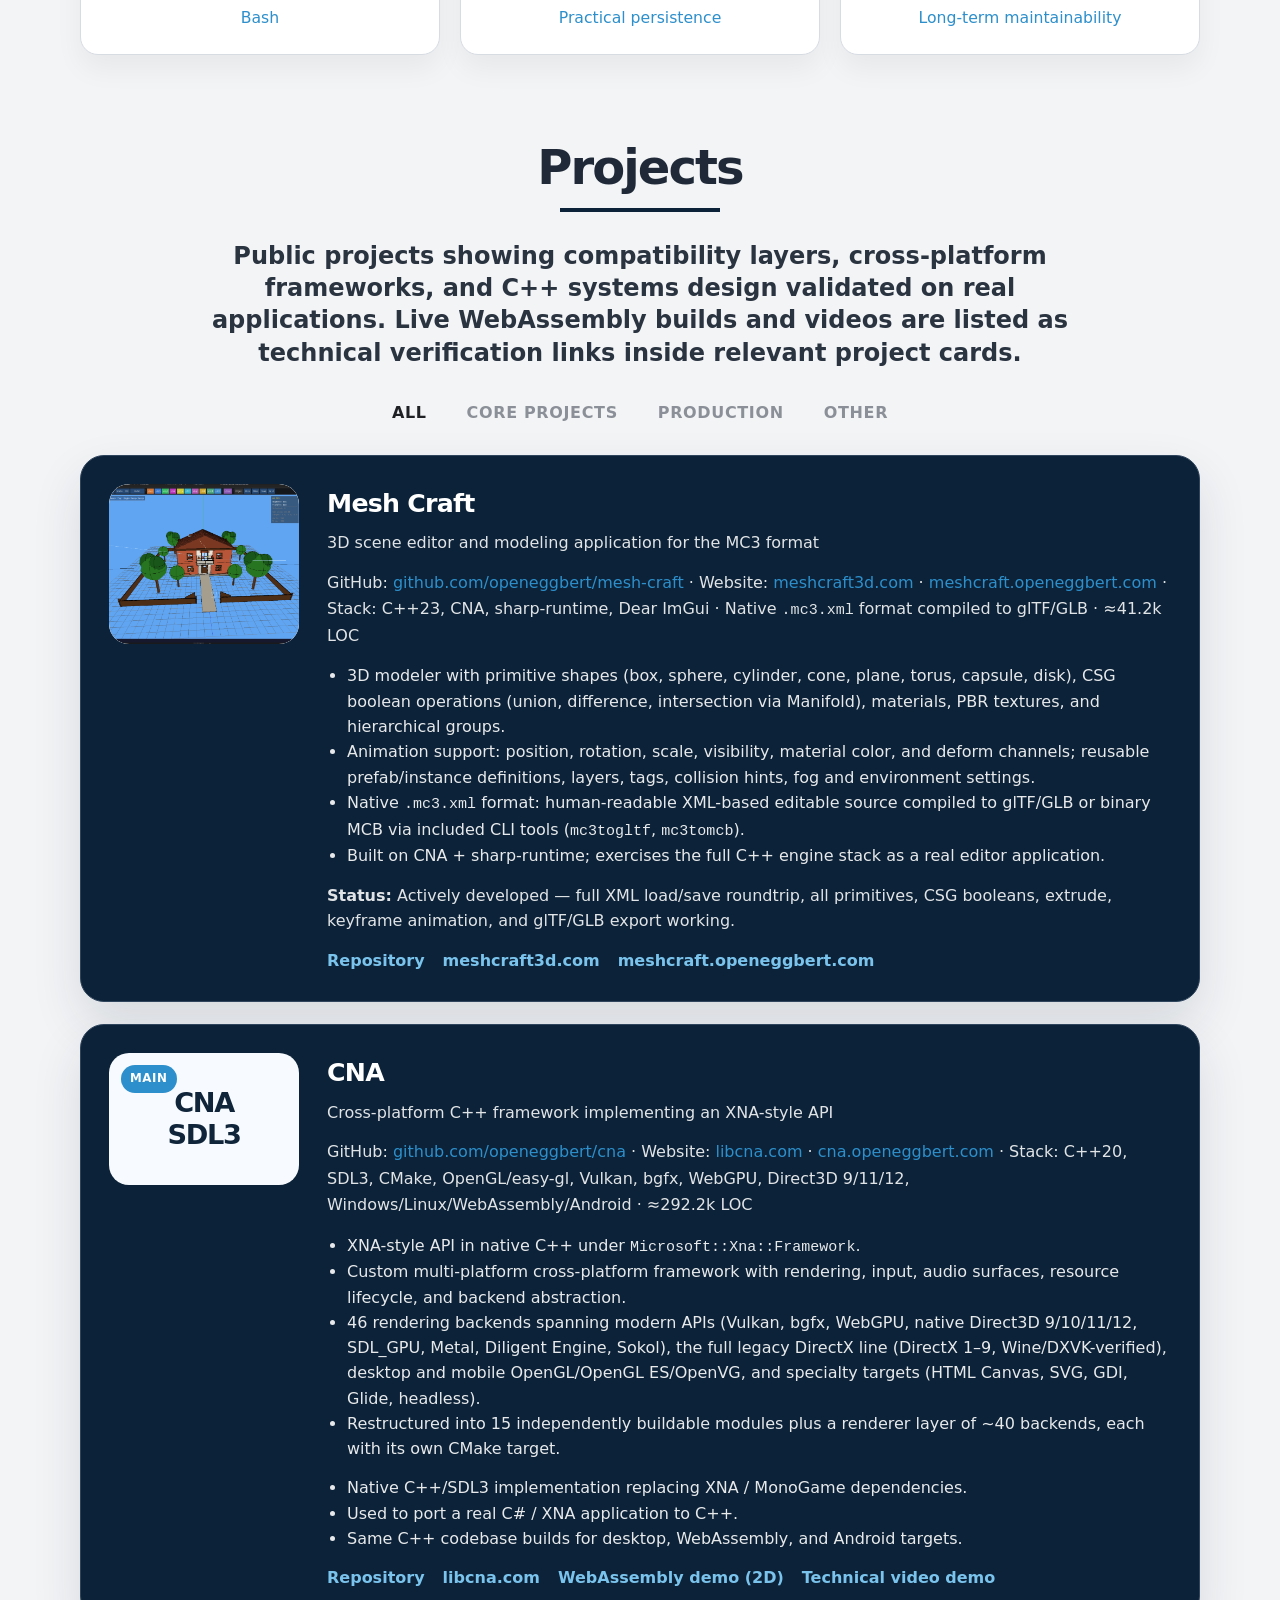
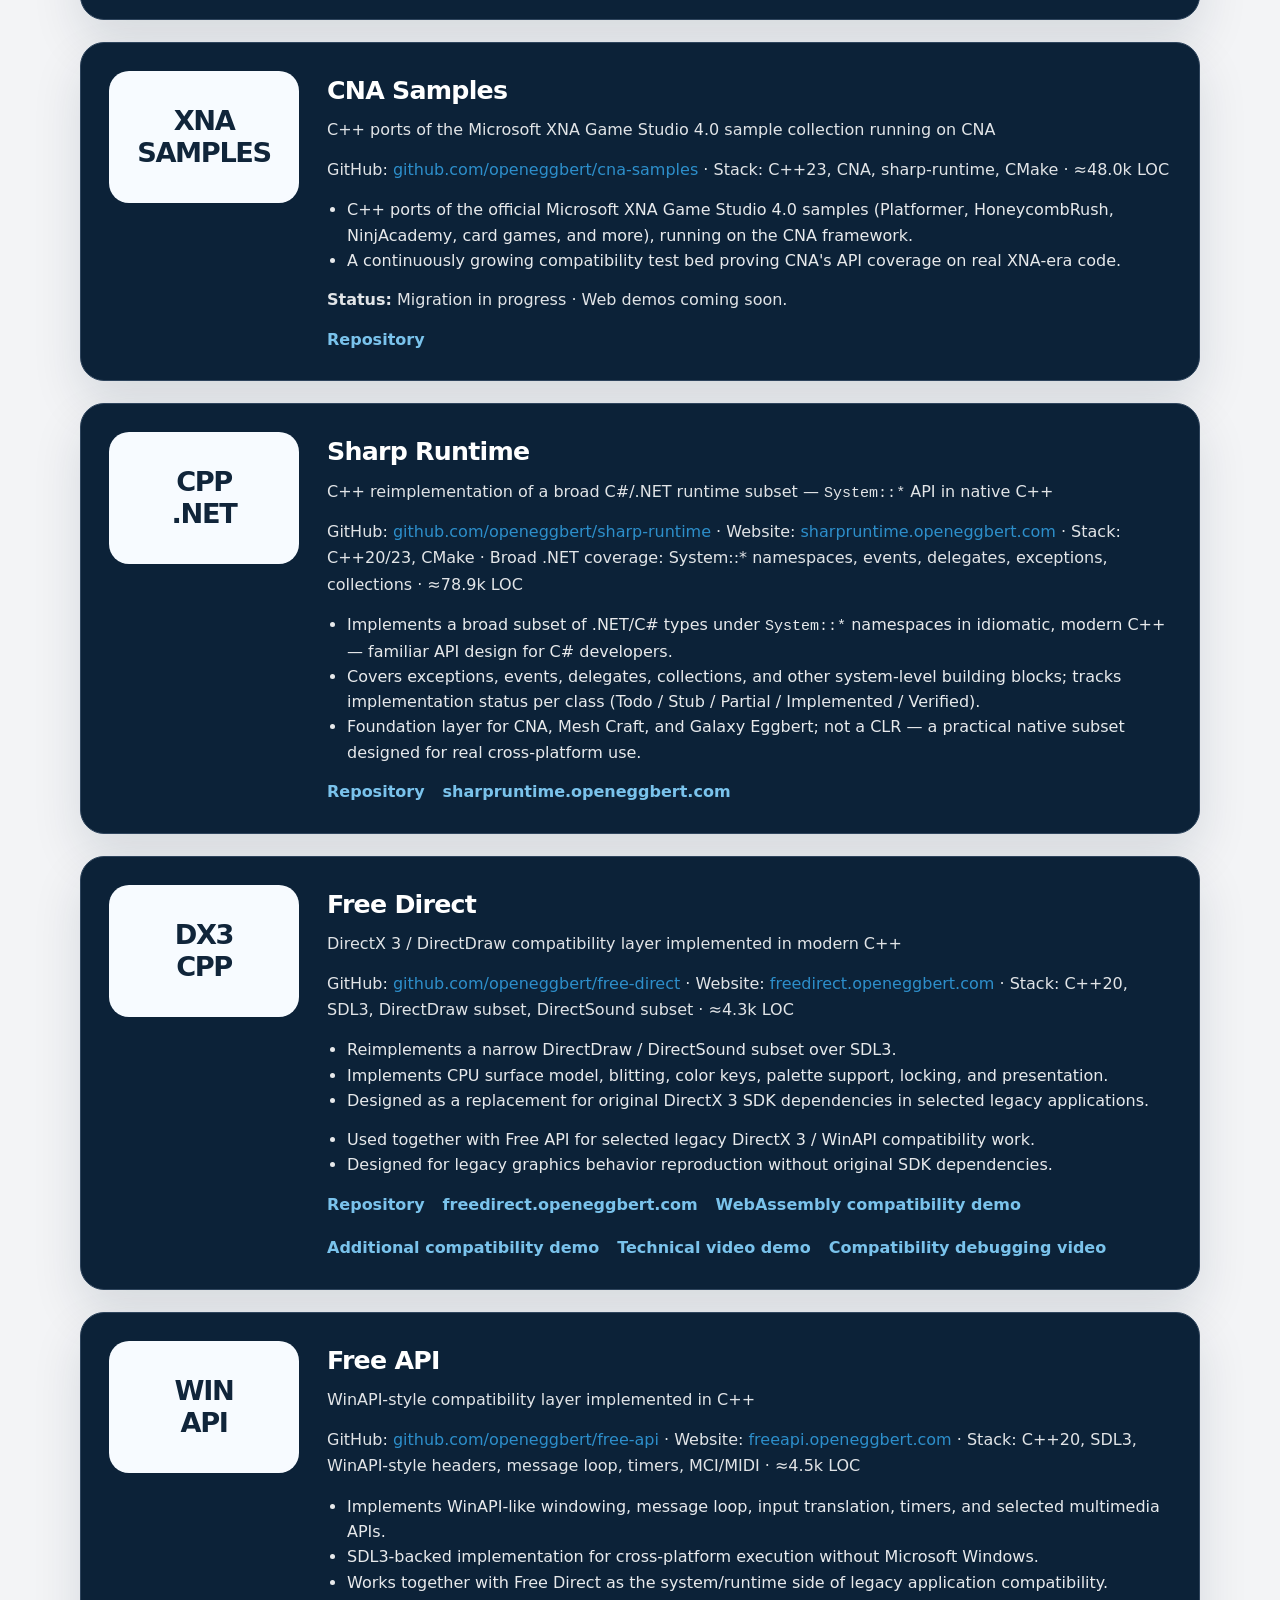
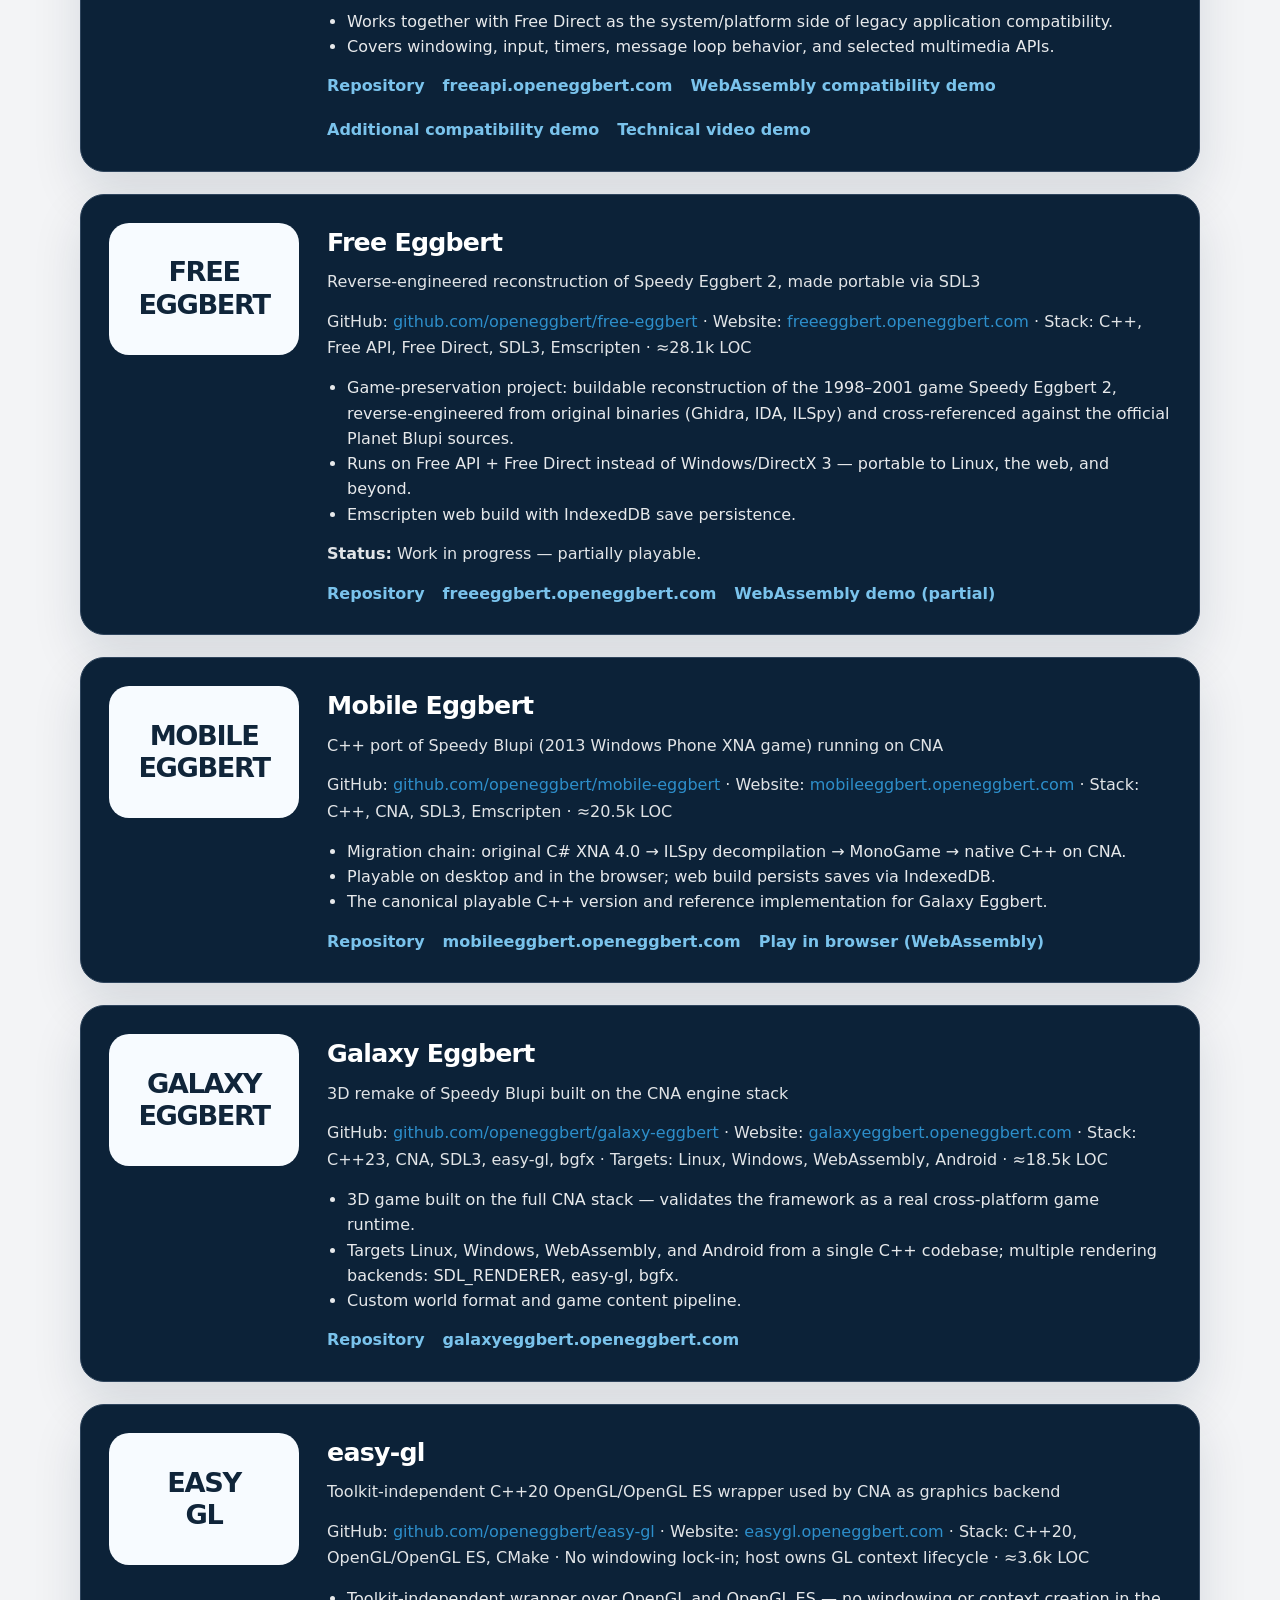
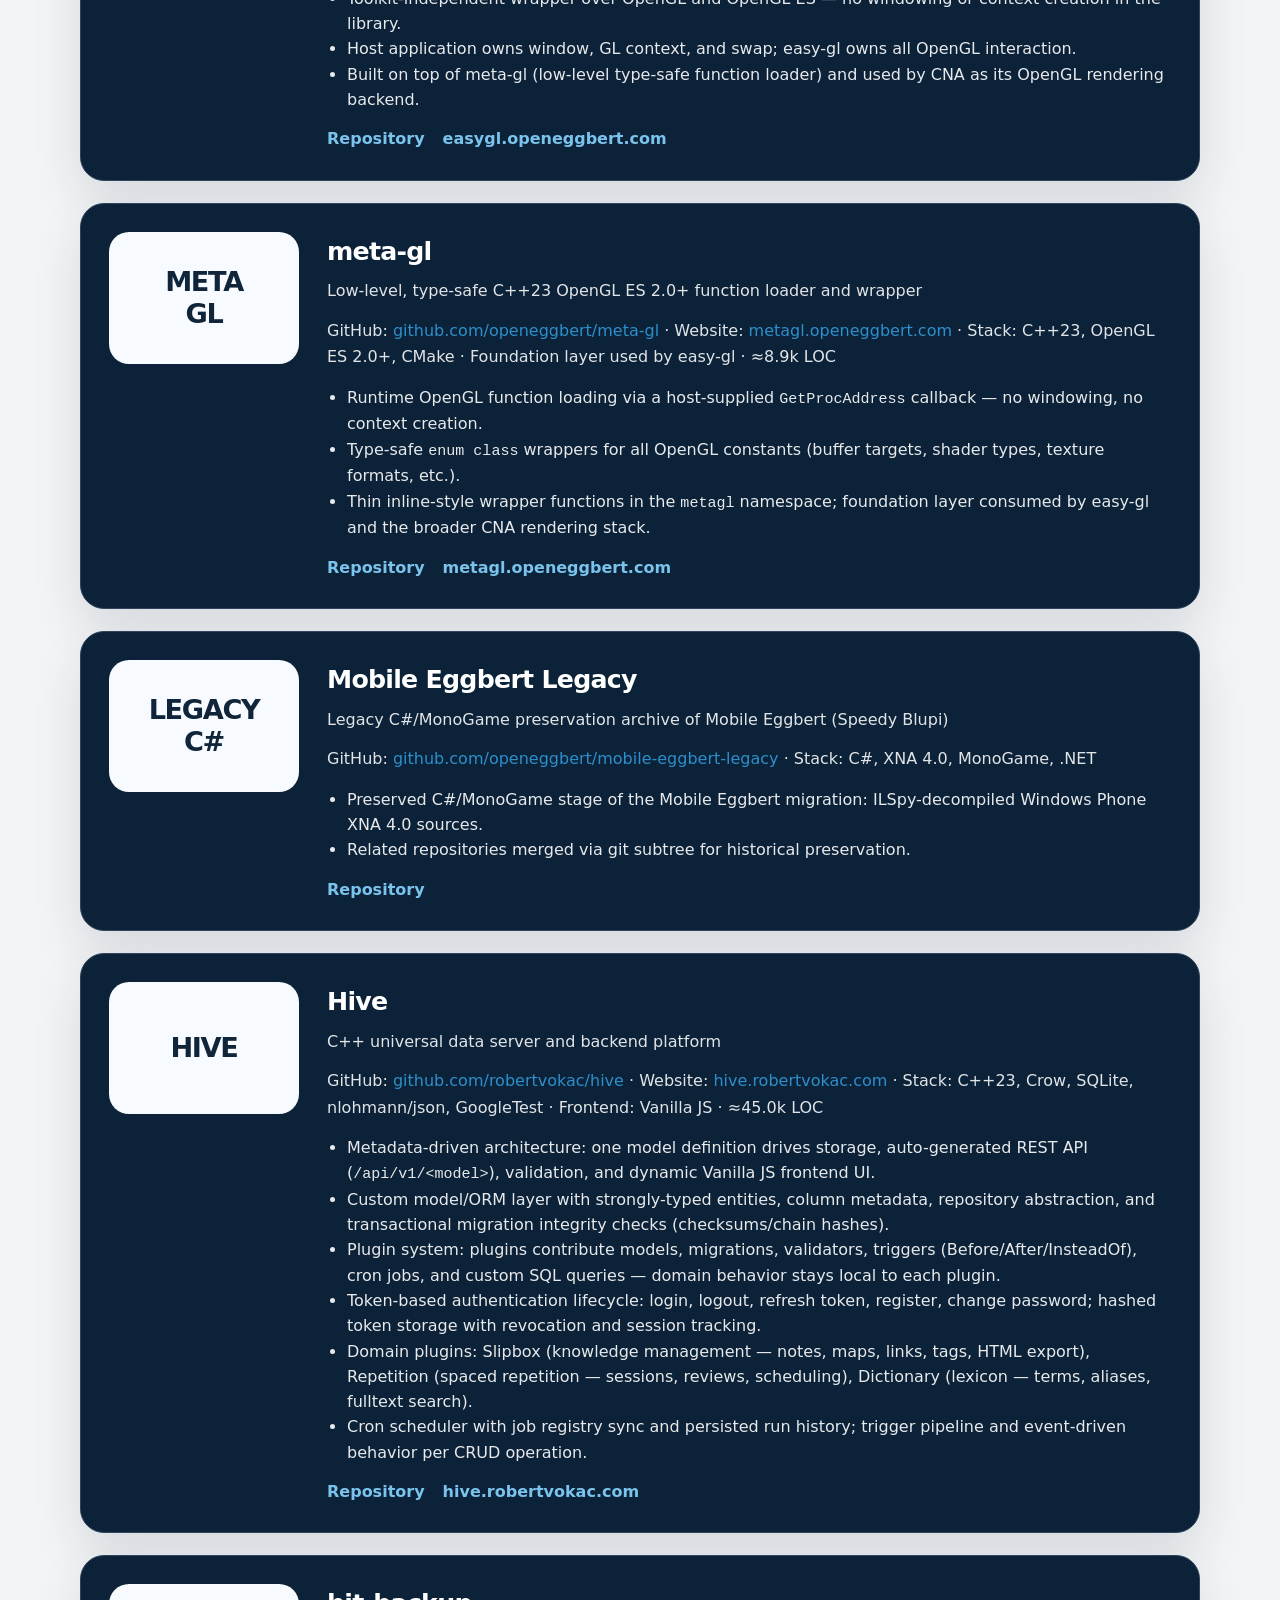
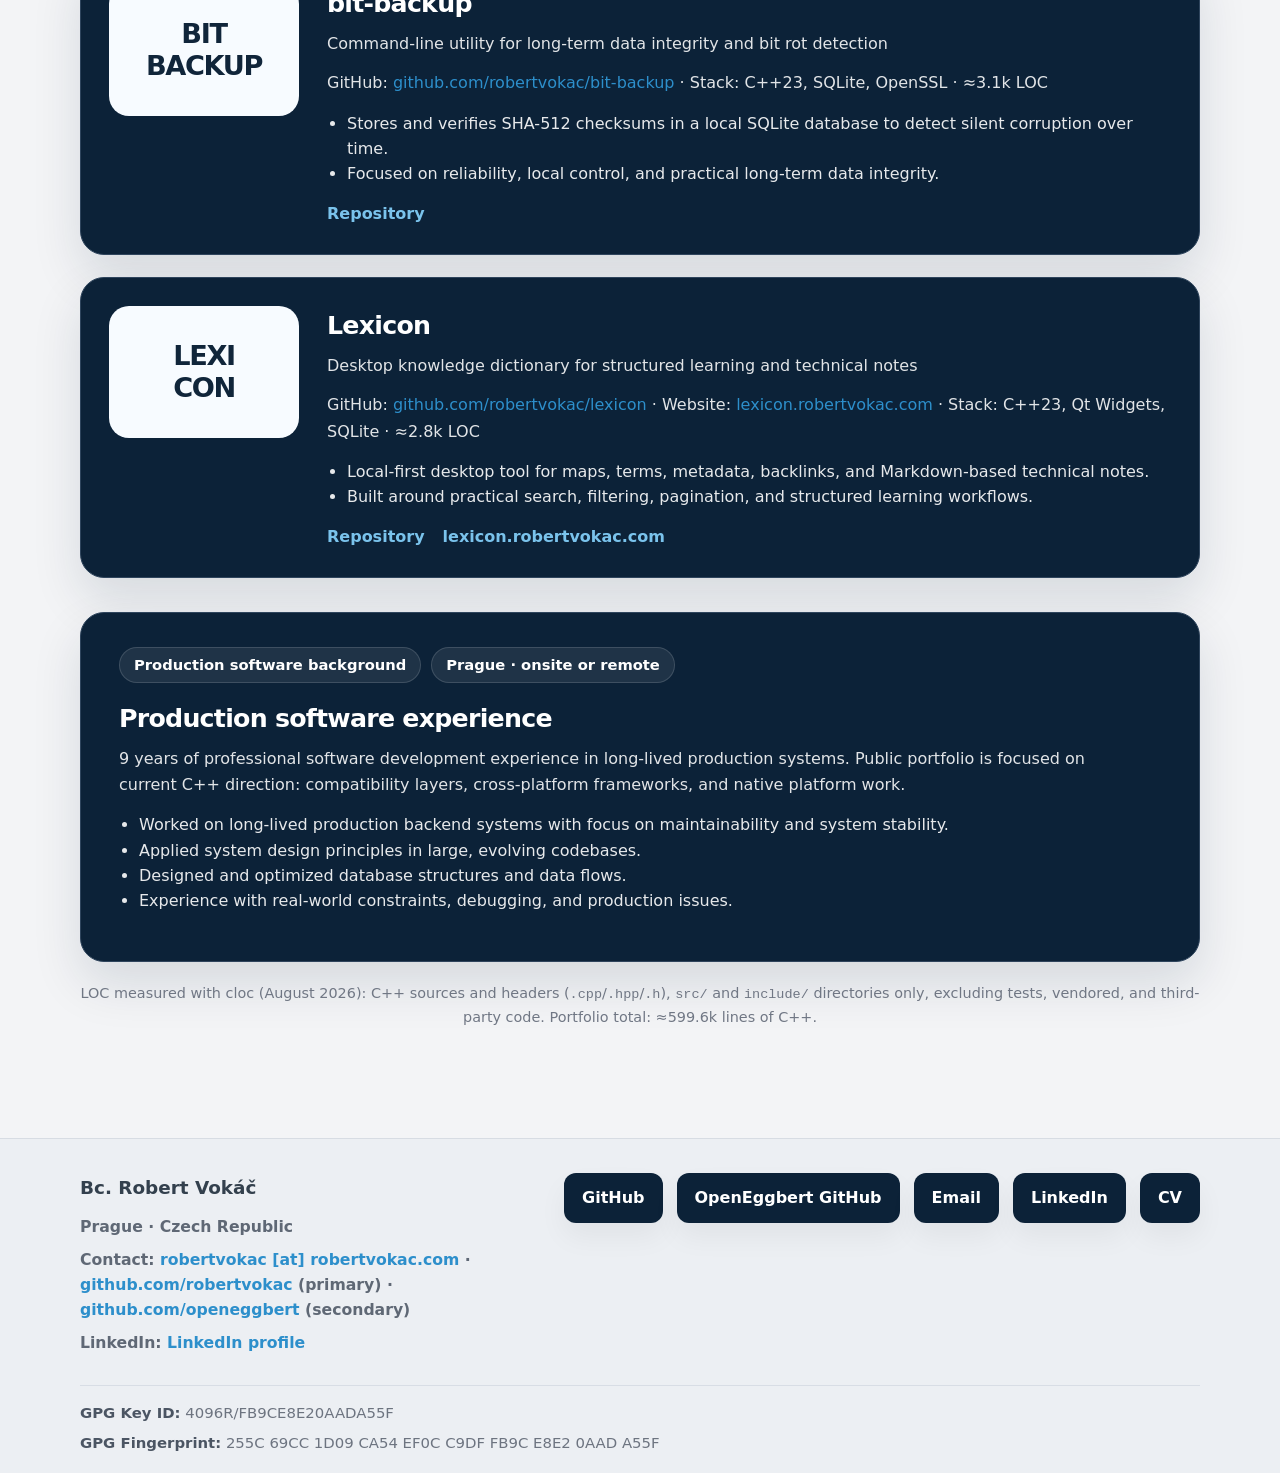
==== commit c8f6e2b9: "Remove 5 discontinued projects, refresh LOC after CNA/Sharp Runtime modularization Remove CNA Craft," ====
--- a/index.html
+++ b/index.html
@@ -931,7 +931,7 @@
 <div class="hero-panel">
 <div class="hero-kicker">Modern C++ · Cross-Platform Systems · Compatibility Layers</div>
 <h1>C++ software engineer building cross-platform systems and compatibility layers</h1>
-<p>I design and implement 3D tools, C++ frameworks, platform abstraction layers, and compatibility systems that reproduce legacy API behavior without original dependencies. My work includes the Mesh Craft 3D scene editor and XNA-style, DirectDraw-style, and WinAPI-style layers over SDL3, OpenGL, and related technologies — ≈478.6k lines of C++ in public repositories.</p>
+<p>I design and implement 3D tools, C++ frameworks, platform abstraction layers, and compatibility systems that reproduce legacy API behavior without original dependencies. My work includes the Mesh Craft 3D scene editor and XNA-style, DirectDraw-style, and WinAPI-style layers over SDL3, OpenGL, and related technologies — ≈599.6k lines of C++ in public repositories.</p>
 <div class="hero-highlights">
 <span>Modern C++20/23 systems development</span>
 <span>Windows · Linux · WebAssembly · Android</span>
@@ -1004,7 +1004,7 @@
 <li>Developing <a href="https://github.com/openeggbert/mesh-craft" rel="noreferrer" target="_blank">Mesh Craft</a> (<a href="https://meshcraft3d.com" rel="noreferrer" target="_blank">meshcraft3d.com</a>), a C++23 3D scene editor for the MC3 format.</li>
 <li>Developing <a href="https://github.com/openeggbert/cna" rel="noreferrer" target="_blank">CNA</a> as a cross-platform C++ framework implementing an XNA-style programming model for Windows, Linux, WebAssembly, and Android — with <a href="https://github.com/openeggbert/cna-samples" rel="noreferrer" target="_blank">CNA Samples</a> porting the official XNA sample collection.</li>
 <li>Developing <a href="https://github.com/openeggbert/free-direct" rel="noreferrer" target="_blank">Free Direct</a> and <a href="https://github.com/openeggbert/free-api" rel="noreferrer" target="_blank">Free API</a> as SDL3-backed compatibility layers for legacy DirectX 3 / WinAPI applications, powering <a href="https://github.com/openeggbert/free-eggbert" rel="noreferrer" target="_blank">Free Eggbert</a> and the demos at <a href="https://speedyblupi.com" rel="noreferrer" target="_blank">speedyblupi.com</a>.</li>
-<li>Supporting framework work with <a href="https://github.com/openeggbert/easy-gl" rel="noreferrer" target="_blank">easy-gl</a>, <a href="https://github.com/openeggbert/meta-gl" rel="noreferrer" target="_blank">meta-gl</a>, <a href="https://github.com/openeggbert/easy-3d" rel="noreferrer" target="_blank">easy-3d</a>, and <a href="https://github.com/openeggbert/sharp-runtime" rel="noreferrer" target="_blank">sharp-runtime</a> (broad C#/.NET subset in native C++).</li>
+<li>Supporting framework work with <a href="https://github.com/openeggbert/easy-gl" rel="noreferrer" target="_blank">easy-gl</a>, <a href="https://github.com/openeggbert/meta-gl" rel="noreferrer" target="_blank">meta-gl</a>, and <a href="https://github.com/openeggbert/sharp-runtime" rel="noreferrer" target="_blank">sharp-runtime</a> (broad C#/.NET subset in native C++).</li>
 <li>Building <a href="https://github.com/openeggbert/mobile-eggbert" rel="noreferrer" target="_blank">Mobile Eggbert</a> and <a href="https://github.com/openeggbert/galaxy-eggbert" rel="noreferrer" target="_blank">Galaxy Eggbert</a> as real games validating the CNA stack.</li>
 <li>Developing <a href="https://github.com/robertvokac/hive" rel="noreferrer" target="_blank">Hive</a> (<a href="https://hive.robertvokac.com" rel="noreferrer" target="_blank">hive.robertvokac.com</a>), a modular C++23 metadata-driven data server.</li>
 </ul>
@@ -1060,7 +1060,7 @@
 <div class="side-card card"><h4>Flagship project</h4>
 <p>Mesh Craft — 3D scene editor for the MC3 format</p></div>
 <div class="side-card card"><h4>Supporting projects</h4>
-<p>CNA · CNA Samples · Sharp Runtime · Free Direct · Free API · Free Eggbert · Mobile Eggbert · Galaxy Eggbert · easy-gl · easy-3d · meta-gl · Hive</p></div>
+<p>CNA · CNA Samples · Sharp Runtime · Free Direct · Free API · Free Eggbert · Mobile Eggbert · Galaxy Eggbert · easy-gl · meta-gl · Hive</p></div>
 <div class="side-card card"><h4>Target roles</h4>
 <p>C++ systems, cross-platform development, tooling, and framework engineering</p></div>
 <div class="side-card card"><h4>English</h4>
@@ -1108,7 +1108,7 @@
 <div class="project-content">
 <h3>Mesh Craft</h3>
 <p class="project-role">3D scene editor and modeling application for the MC3 format</p>
-<p class="project-meta">GitHub: <a href="https://github.com/openeggbert/mesh-craft" rel="noreferrer" target="_blank">github.com/openeggbert/mesh-craft</a> · Website: <a href="https://meshcraft3d.com" rel="noreferrer" target="_blank">meshcraft3d.com</a> · <a href="https://meshcraft.openeggbert.com" rel="noreferrer" target="_blank">meshcraft.openeggbert.com</a> · Stack: C++23, CNA, sharp-runtime, Dear ImGui · Native <code>.mc3.xml</code> format compiled to glTF/GLB · ≈29.4k LOC</p>
+<p class="project-meta">GitHub: <a href="https://github.com/openeggbert/mesh-craft" rel="noreferrer" target="_blank">github.com/openeggbert/mesh-craft</a> · Website: <a href="https://meshcraft3d.com" rel="noreferrer" target="_blank">meshcraft3d.com</a> · <a href="https://meshcraft.openeggbert.com" rel="noreferrer" target="_blank">meshcraft.openeggbert.com</a> · Stack: C++23, CNA, sharp-runtime, Dear ImGui · Native <code>.mc3.xml</code> format compiled to glTF/GLB · ≈41.2k LOC</p>
 <ul>
 <li>3D modeler with primitive shapes (box, sphere, cylinder, cone, plane, torus, capsule, disk), CSG boolean operations (union, difference, intersection via Manifold), materials, PBR textures, and hierarchical groups.</li>
 <li>Animation support: position, rotation, scale, visibility, material color, and deform channels; reusable prefab/instance definitions, layers, tags, collision hints, fog and environment settings.</li>
@@ -1128,13 +1128,14 @@
 <div class="project-content">
 <h3>CNA</h3>
 <p class="project-role">Cross-platform C++ framework implementing an XNA-style API</p>
-<p class="project-meta">GitHub: <a href="https://github.com/openeggbert/cna" rel="noreferrer" target="_blank">github.com/openeggbert/cna</a> · Website: <a href="https://libcna.com" rel="noreferrer" target="_blank">libcna.com</a> · <a href="https://cna.openeggbert.com" rel="noreferrer" target="_blank">cna.openeggbert.com</a> · Stack: C++20, SDL3, CMake, OpenGL/easy-gl, Vulkan, bgfx, WebGPU, Direct3D 9/11/12, Windows/Linux/WebAssembly/Android · ≈181.2k LOC</p>
+<p class="project-meta">GitHub: <a href="https://github.com/openeggbert/cna" rel="noreferrer" target="_blank">github.com/openeggbert/cna</a> · Website: <a href="https://libcna.com" rel="noreferrer" target="_blank">libcna.com</a> · <a href="https://cna.openeggbert.com" rel="noreferrer" target="_blank">cna.openeggbert.com</a> · Stack: C++20, SDL3, CMake, OpenGL/easy-gl, Vulkan, bgfx, WebGPU, Direct3D 9/11/12, Windows/Linux/WebAssembly/Android · ≈292.2k LOC</p>
 <ul>
 <li>XNA-style API in native C++ under <code>Microsoft::Xna::Framework</code>.</li>
 <li>Custom multi-platform cross-platform framework with rendering, input, audio surfaces, resource lifecycle, and
                                 backend abstraction.
                             </li>
-<li>12 pluggable rendering backends: SDL_Renderer, OpenGL/easy-gl, Vulkan, bgfx, WebGPU, native Direct3D 9/11/12 (Wine/DXVK-verified), SDL_GPU (Vulkan-driven), HTML Canvas, ASCII, and DX3 (a DirectDraw-shaped backend fronting Free Direct).</li>
+<li>46 rendering backends spanning modern APIs (Vulkan, bgfx, WebGPU, native Direct3D 9/10/11/12, SDL_GPU, Metal, Diligent Engine, Sokol), the full legacy DirectX line (DirectX 1–9, Wine/DXVK-verified), desktop and mobile OpenGL/OpenGL ES/OpenVG, and specialty targets (HTML Canvas, SVG, GDI, Glide, headless).</li>
+<li>Restructured into 15 independently buildable modules plus a renderer layer of ~40 backends, each with its own CMake target.</li>
 </ul>
 
 <ul><li>Native C++/SDL3 implementation replacing XNA / MonoGame dependencies.</li><li>Used to port a real C# / XNA application to C++.</li><li>Same C++ codebase builds for desktop, WebAssembly, and Android targets.</li></ul>
@@ -1162,27 +1163,12 @@
 </div>
 </article>
 <article class="project-card" data-category="core">
-<div class="project-media">VOXEL<br/>CRAFT</div>
-<div class="project-content">
-<h3>CNA Craft</h3>
-<p class="project-role">Minecraft-like first-person voxel-world prototype built on CNA</p>
-<p class="project-meta">GitHub: <a href="https://github.com/openeggbert/cna-craft" rel="noreferrer" target="_blank">github.com/openeggbert/cna-craft</a> · Stack: C++23, CNA, SQLite, CMake · ≈6.3k LOC</p>
-<ul>
-<li>A faithful C++ port of fogleman/Craft: unbounded chunk-streamed block terrain with baked ambient occlusion, a 54-block roster, world-editing commands, and signs.</li>
-<li>DDA voxel raycast for block breaking and placing; SQLite delta-based world persistence; multiplayer against its own server.</li>
-<li>Runs on CNA's OpenGL, Vulkan, and bgfx backends, and is playable in the browser via WebAssembly/WebGL2 — a voxel showcase exercising the framework's 3D path.</li>
-</ul>
-<p><strong>Status:</strong> In development — early prototype.</p>
-<div class="project-actions"><a href="https://github.com/openeggbert/cna-craft" rel="noreferrer" target="_blank">Repository</a></div>
-</div>
-</article>
-<article class="project-card" data-category="core">
 <div class="project-media">CPP<br/>.NET</div>
 <div class="project-content">
 <h3>Sharp Runtime</h3>
 <p class="project-role">C++ reimplementation of a broad C#/.NET runtime subset — <code>System::*</code> API in native C++</p>
 <p class="project-meta">GitHub: <a href="https://github.com/openeggbert/sharp-runtime" rel="noreferrer" target="_blank">github.com/openeggbert/sharp-runtime</a> · Website: <a href="https://sharpruntime.openeggbert.com" rel="noreferrer" target="_blank">sharpruntime.openeggbert.com</a>
-                            · Stack: C++20/23, CMake · Broad .NET coverage: System::* namespaces, events, delegates, exceptions, collections · ≈70.7k LOC</p>
+                            · Stack: C++20/23, CMake · Broad .NET coverage: System::* namespaces, events, delegates, exceptions, collections · ≈78.9k LOC</p>
 <ul>
 <li>Implements a broad subset of .NET/C# types under <code>System::*</code> namespaces in idiomatic, modern C++ — familiar API design for C# developers.</li>
 <li>Covers exceptions, events, delegates, collections, and other system-level building blocks; tracks implementation status per class (Todo / Stub / Partial / Implemented / Verified).</li>
@@ -1301,7 +1287,7 @@
 <h3>Galaxy Eggbert</h3>
 <p class="project-role">3D remake of Speedy Blupi built on the CNA engine stack</p>
 <p class="project-meta">GitHub: <a href="https://github.com/openeggbert/galaxy-eggbert" rel="noreferrer" target="_blank">github.com/openeggbert/galaxy-eggbert</a> · Website: <a href="https://galaxyeggbert.openeggbert.com" rel="noreferrer" target="_blank">galaxyeggbert.openeggbert.com</a>
-                            · Stack: C++23, CNA, SDL3, easy-gl, bgfx · Targets: Linux, Windows, WebAssembly, Android · ≈17.3k LOC</p>
+                            · Stack: C++23, CNA, SDL3, easy-gl, bgfx · Targets: Linux, Windows, WebAssembly, Android · ≈18.5k LOC</p>
 <ul>
 <li>3D game built on the full CNA stack — validates the framework as a real cross-platform game runtime.</li>
 <li>Targets Linux, Windows, WebAssembly, and Android from a single C++ codebase; multiple rendering backends: SDL_RENDERER, easy-gl, bgfx.</li>
@@ -1328,27 +1314,12 @@
 </div>
 </article>
 <article class="project-card" data-category="core">
-<div class="project-media">EASY<br/>3D</div>
-<div class="project-content">
-<h3>easy-3d</h3>
-<p class="project-role">Small C++23 helper library beside CNA for lightweight 3D projects</p>
-<p class="project-meta">GitHub: <a href="https://github.com/openeggbert/easy-3d" rel="noreferrer" target="_blank">github.com/openeggbert/easy-3d</a> · Website: <a href="https://easy3d.openeggbert.com" rel="noreferrer" target="_blank">easy3d.openeggbert.com</a> · Stack: C++23, CNA, CMake · ≈1.0k LOC</p>
-<ul>
-<li>Cameras (Camera3D, OrbitCamera, FollowCamera), texture atlas, billboard and cube batching, and debug draw.</li>
-<li>Deliberately a helper library beside CNA — not a game engine; no ECS, physics, or networking.</li>
-<li>First concrete consumer: Galaxy Eggbert.</li>
-</ul>
-<div class="project-actions"><a href="https://github.com/openeggbert/easy-3d" rel="noreferrer" target="_blank">Repository</a>
-<a href="https://easy3d.openeggbert.com" rel="noreferrer" target="_blank">easy3d.openeggbert.com</a></div>
-</div>
-</article>
-<article class="project-card" data-category="core">
 <div class="project-media">META<br/>GL</div>
 <div class="project-content">
 <h3>meta-gl</h3>
 <p class="project-role">Low-level, type-safe C++23 OpenGL ES 2.0+ function loader and wrapper</p>
 <p class="project-meta">GitHub: <a href="https://github.com/openeggbert/meta-gl" rel="noreferrer" target="_blank">github.com/openeggbert/meta-gl</a> · Website: <a href="https://metagl.openeggbert.com" rel="noreferrer" target="_blank">metagl.openeggbert.com</a> · Stack:
-                            C++23, OpenGL ES 2.0+, CMake · Foundation layer used by easy-gl · ≈8.3k LOC</p>
+                            C++23, OpenGL ES 2.0+, CMake · Foundation layer used by easy-gl · ≈8.9k LOC</p>
 <ul>
 <li>Runtime OpenGL function loading via a host-supplied <code>GetProcAddress</code> callback — no windowing, no context creation.</li>
 <li>Type-safe <code>enum class</code> wrappers for all OpenGL constants (buffer targets, shader types, texture formats, etc.).</li>
@@ -1369,45 +1340,6 @@
 <li>Related repositories merged via git subtree for historical preservation.</li>
 </ul>
 <div class="project-actions"><a href="https://github.com/openeggbert/mobile-eggbert-legacy" rel="noreferrer" target="_blank">Repository</a></div>
-</div>
-</article>
-<article class="project-card" data-category="other">
-<div class="project-media">LIBGDX<br/>JAVA</div>
-<div class="project-content">
-<h3>Mobile Eggbert LibGDX</h3>
-<p class="project-role">Java/LibGDX port of Speedy Blupi (Mobile Eggbert)</p>
-<p class="project-meta">GitHub: <a href="https://github.com/openeggbert/mobile-eggbert-libgdx" rel="noreferrer" target="_blank">github.com/openeggbert/mobile-eggbert-libgdx</a> · Stack: Java, LibGDX, Gradle</p>
-<ul>
-<li>Continues the port lineage (C# XNA → MonoGame → C++/CNA → Java/LibGDX) with a small XNA/.NET compatibility bridge in the core module.</li>
-<li>Desktop (LWJGL3), Android, and HTML targets.</li>
-</ul>
-<div class="project-actions"><a href="https://github.com/openeggbert/mobile-eggbert-libgdx" rel="noreferrer" target="_blank">Repository</a></div>
-</div>
-</article>
-<article class="project-card" data-category="other">
-<div class="project-media">SPRITE<br/>UTILS</div>
-<div class="project-content">
-<h3>Sprite Utils</h3>
-<p class="project-role">Small C++23 sprite utility library and assets</p>
-<p class="project-meta">GitHub: <a href="https://github.com/openeggbert/sprite-utils" rel="noreferrer" target="_blank">github.com/openeggbert/sprite-utils</a> · Stack: C++23, CMake · ≈2.2k LOC</p>
-<ul>
-<li>Sprite utilities and assets (number spritesheets, web component) supporting the game projects.</li>
-</ul>
-<div class="project-actions"><a href="https://github.com/openeggbert/sprite-utils" rel="noreferrer" target="_blank">Repository</a></div>
-</div>
-</article>
-<article class="project-card" data-category="other">
-<div class="project-media">YT<br/>FRONTEND</div>
-<div class="project-content">
-<h3>YouTube Frontend</h3>
-<p class="project-role">C++23 static HTML index generator for ArchiveBox video archives</p>
-<p class="project-meta">GitHub: <a href="https://github.com/openeggbert/youtube-frontend" rel="noreferrer" target="_blank">github.com/openeggbert/youtube-frontend</a> · Website: <a href="https://youtube.openeggbert.com" rel="noreferrer" target="_blank">youtube.openeggbert.com</a> · Stack: C++23, OpenCV, FFmpeg, libcurl · ≈2.3k LOC</p>
-<ul>
-<li>Generates static HTML index pages for ArchiveBox video archives.</li>
-<li>Uses OpenCV, FFmpeg libraries, and libcurl.</li>
-</ul>
-<div class="project-actions"><a href="https://github.com/openeggbert/youtube-frontend" rel="noreferrer" target="_blank">Repository</a>
-<a href="https://youtube.openeggbert.com" rel="noreferrer" target="_blank">youtube.openeggbert.com</a></div>
 </div>
 </article>
 <article class="project-card" data-category="core">
@@ -1485,7 +1417,7 @@
 </div>
 </article>
 </div>
-<p style="margin-top:20px;color:#707784;font-size:0.9rem;text-align:center;">LOC measured with cloc (July 2026): C++ sources and headers (<code>.cpp</code>/<code>.hpp</code>/<code>.h</code>), <code>src/</code> and <code>include/</code> directories only, excluding tests, vendored, and third-party code. Portfolio total: ≈478.6k lines of C++.</p>
+<p style="margin-top:20px;color:#707784;font-size:0.9rem;text-align:center;">LOC measured with cloc (August 2026): C++ sources and headers (<code>.cpp</code>/<code>.hpp</code>/<code>.h</code>), <code>src/</code> and <code>include/</code> directories only, excluding tests, vendored, and third-party code. Portfolio total: ≈599.6k lines of C++.</p>
 </div>
 </section>
 </main>
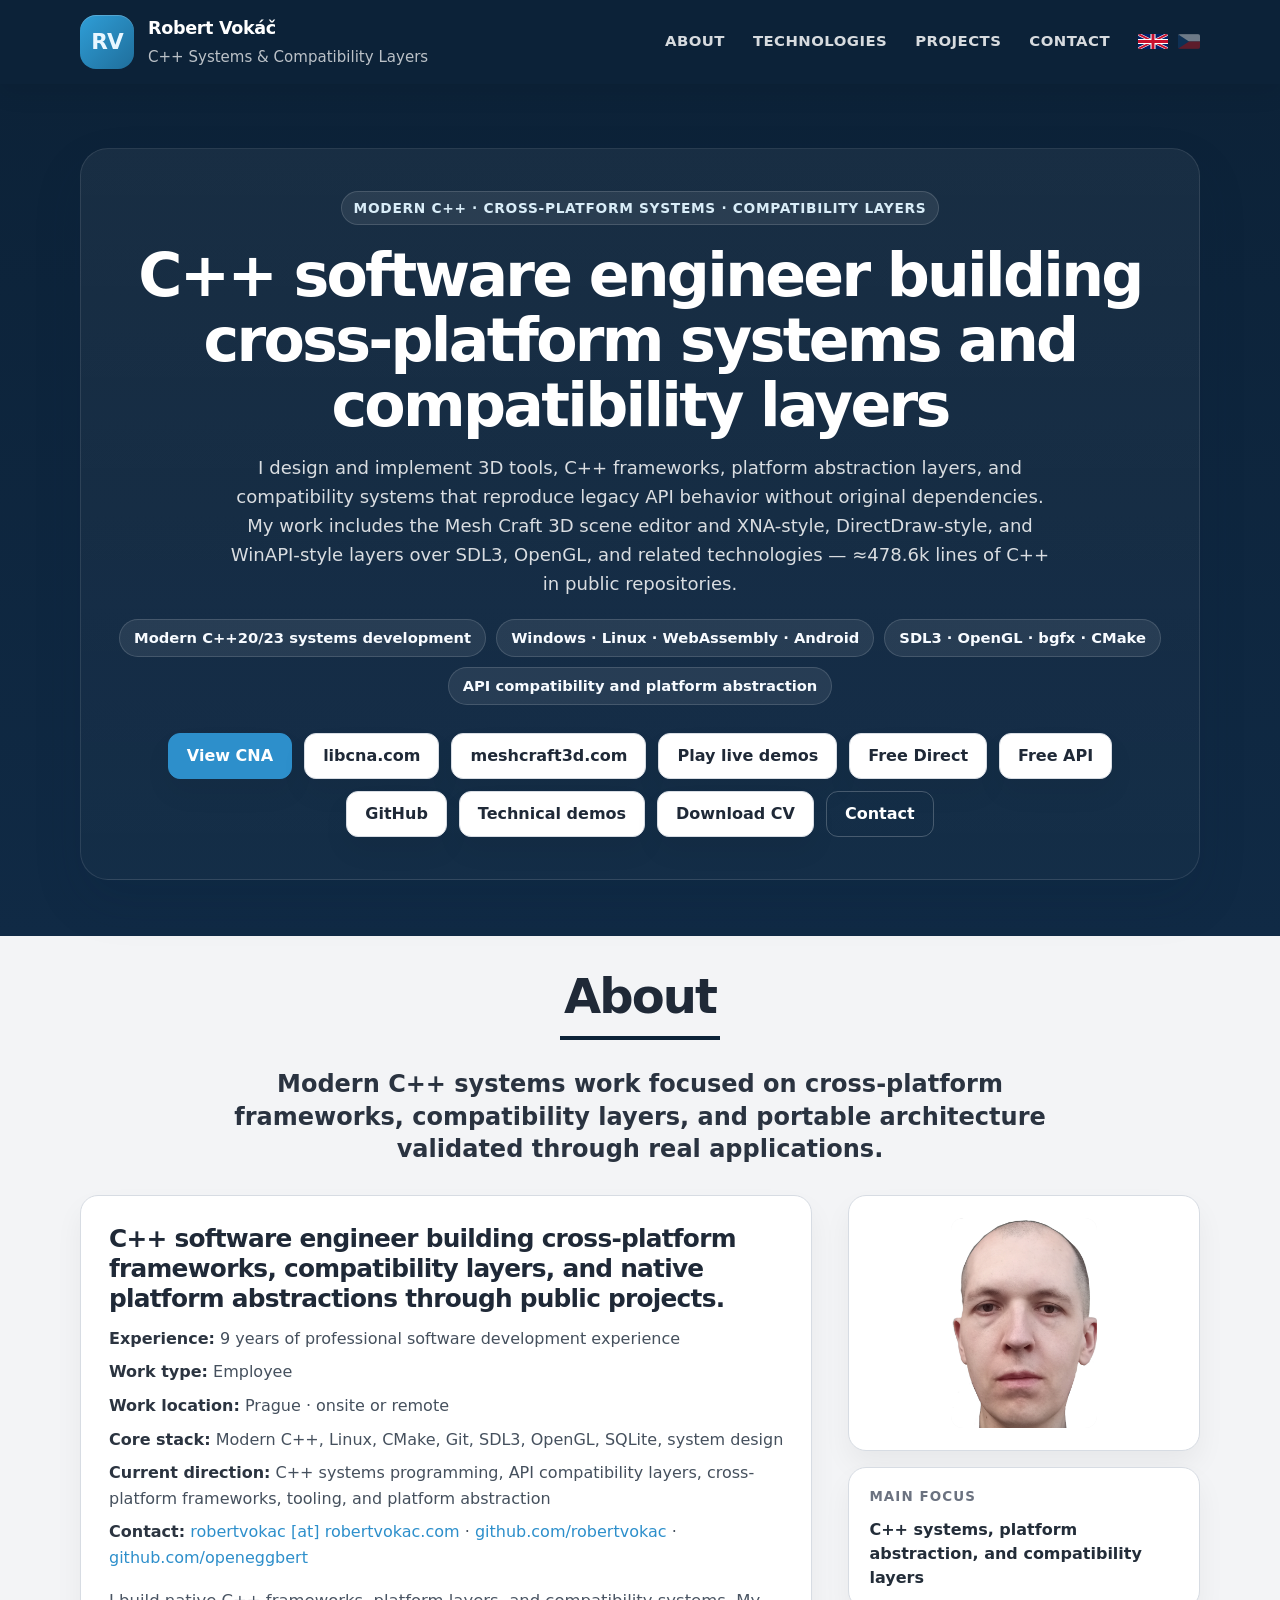
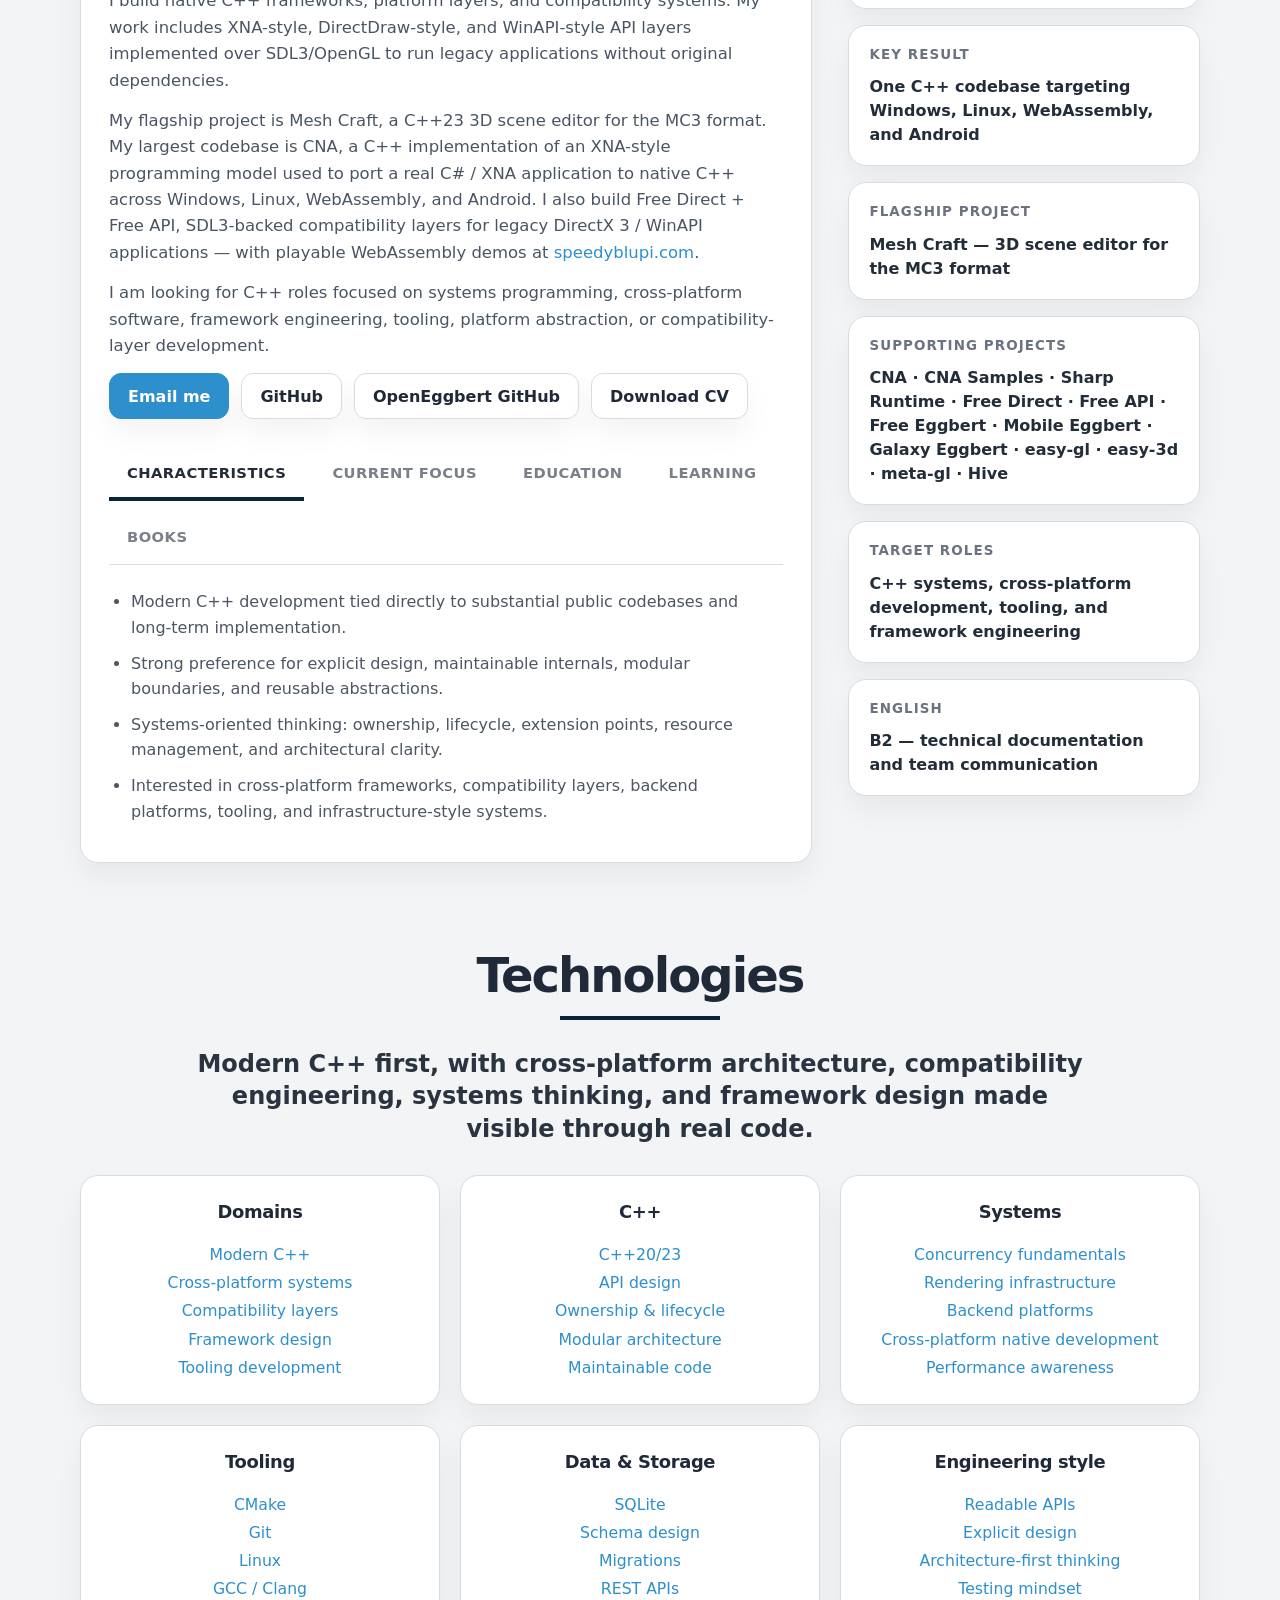
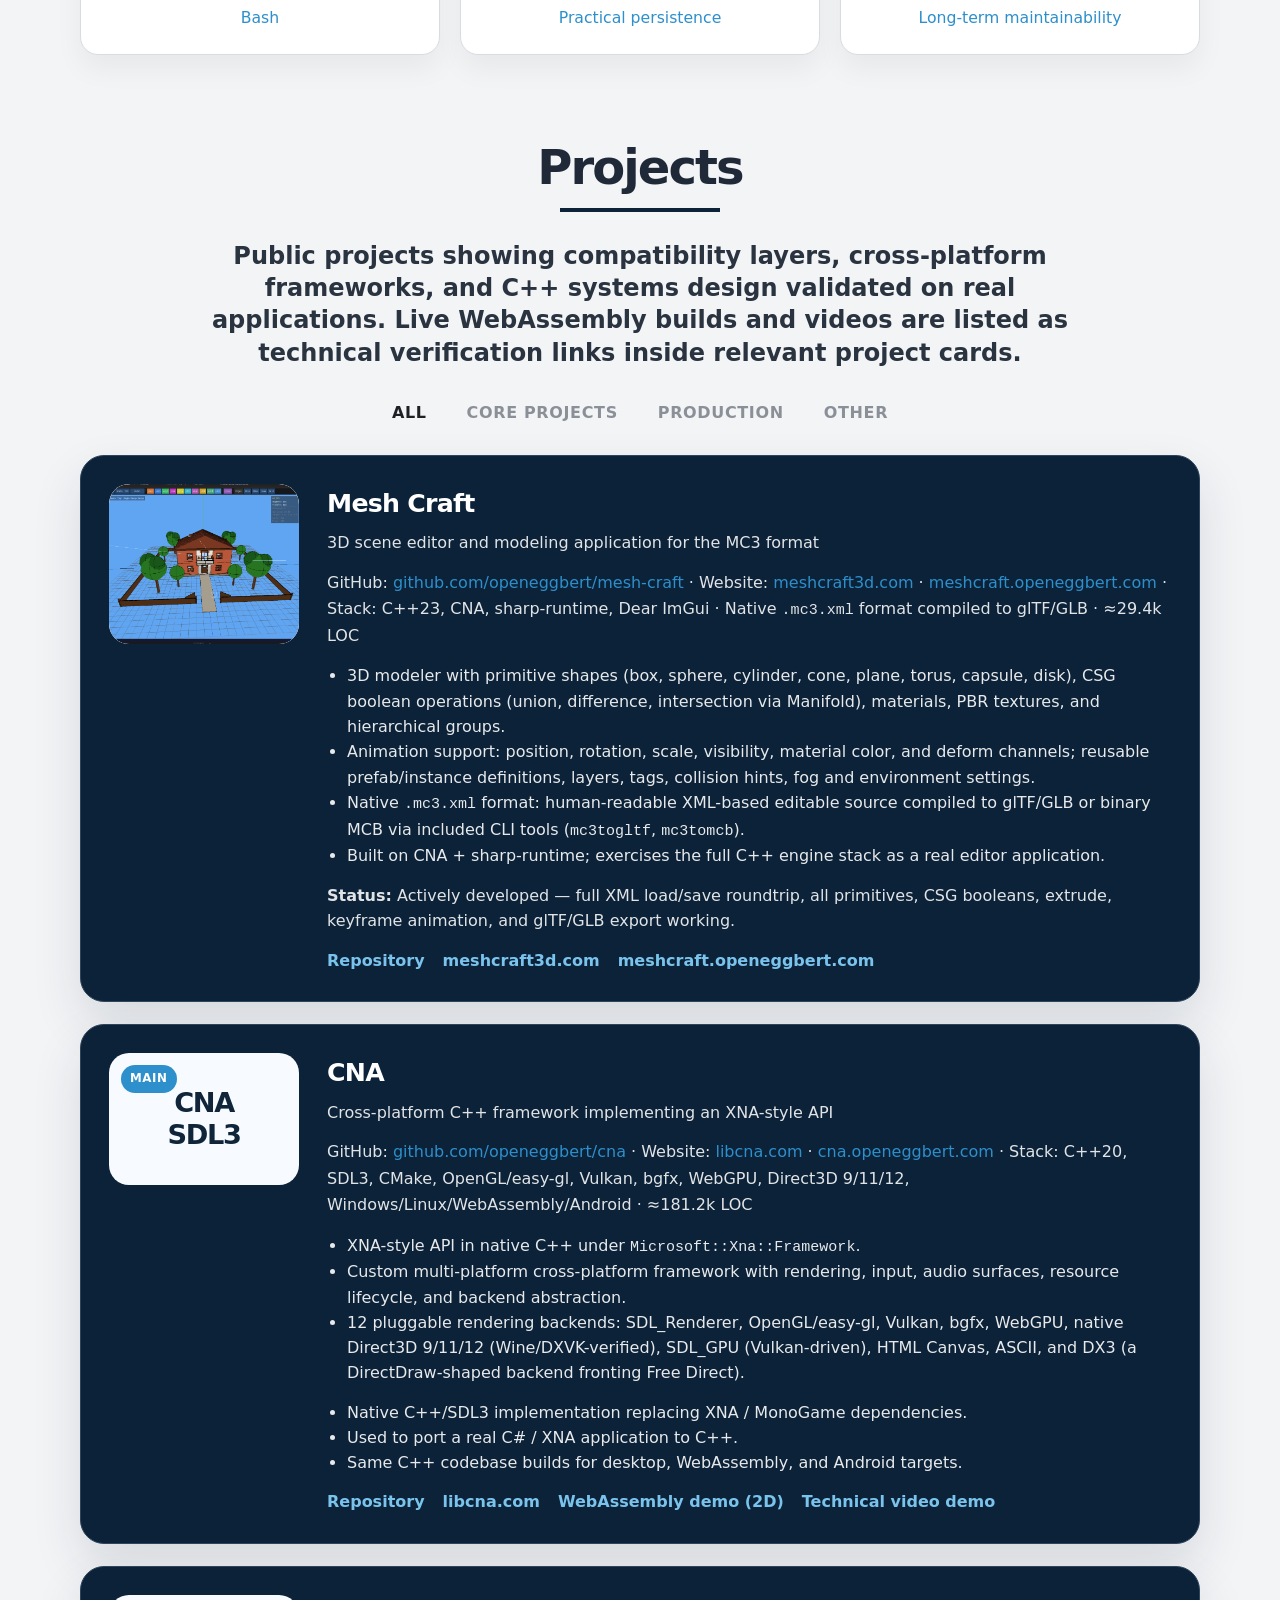
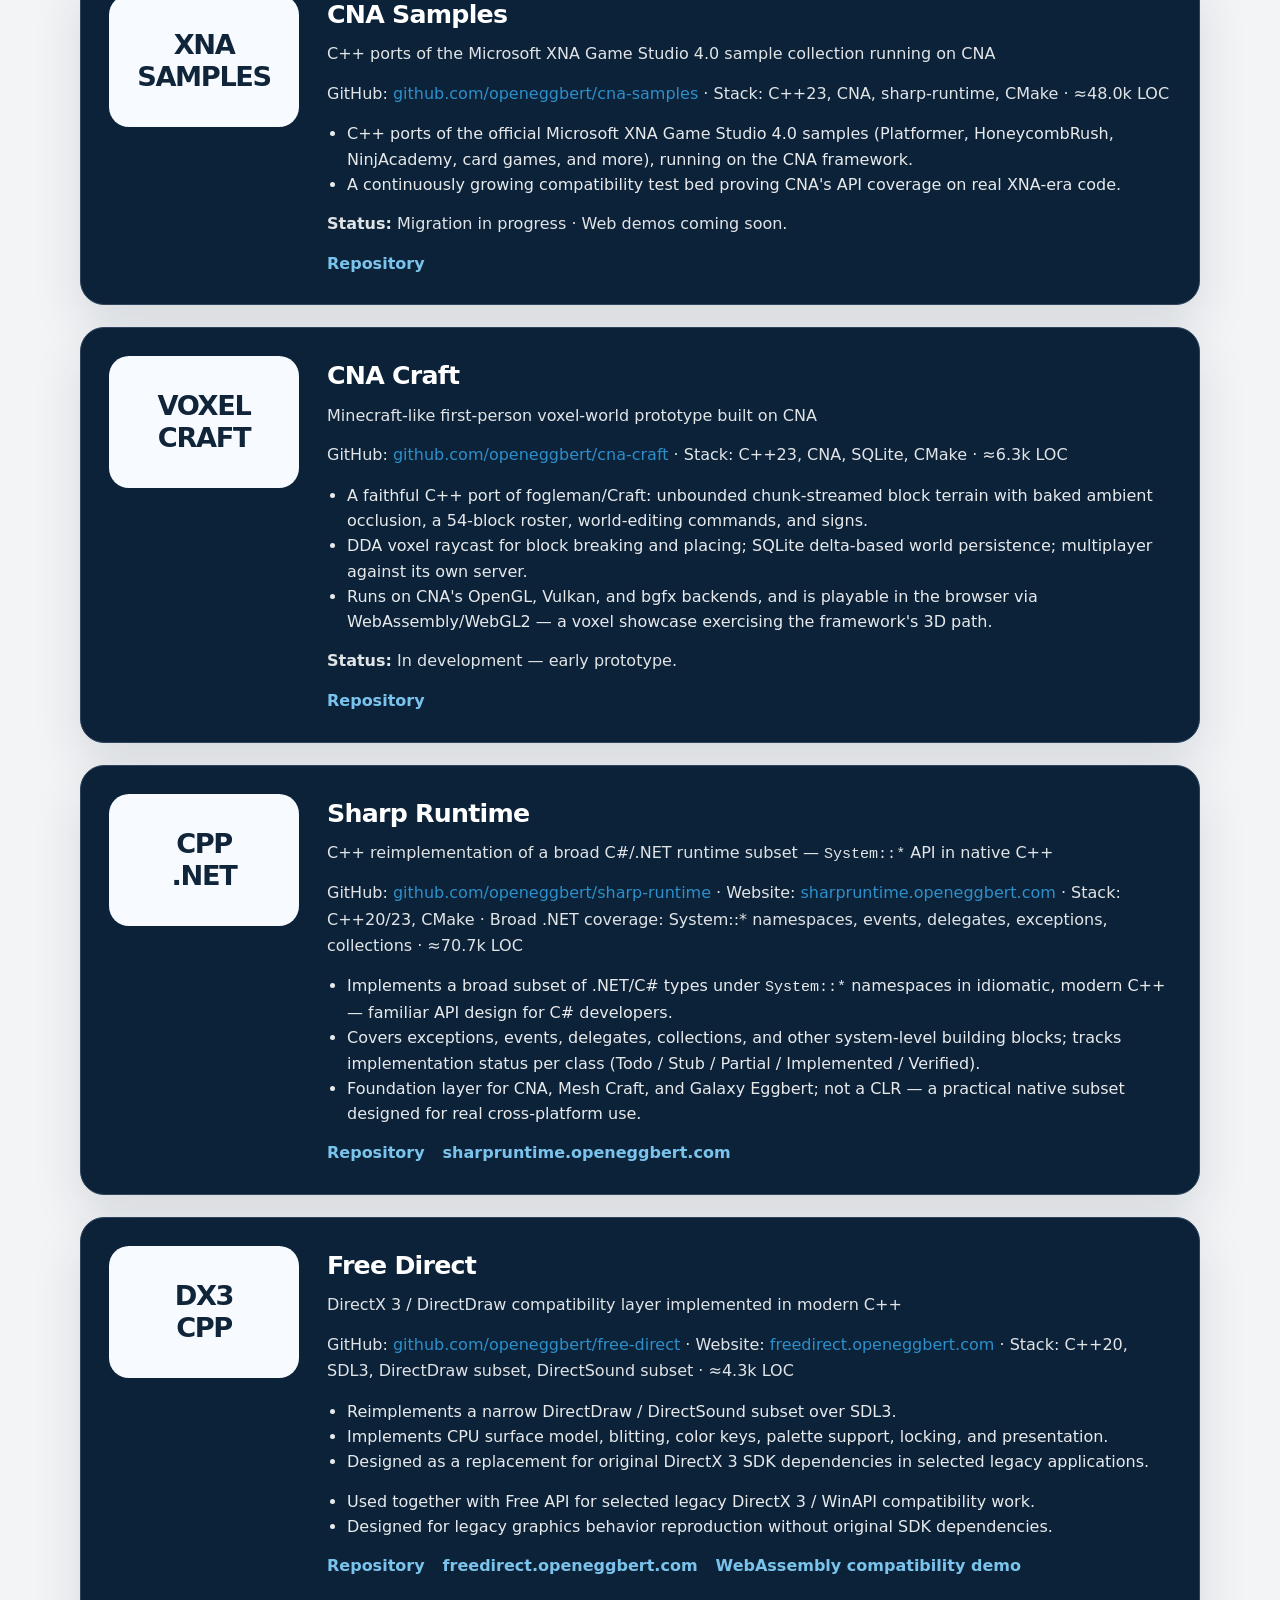
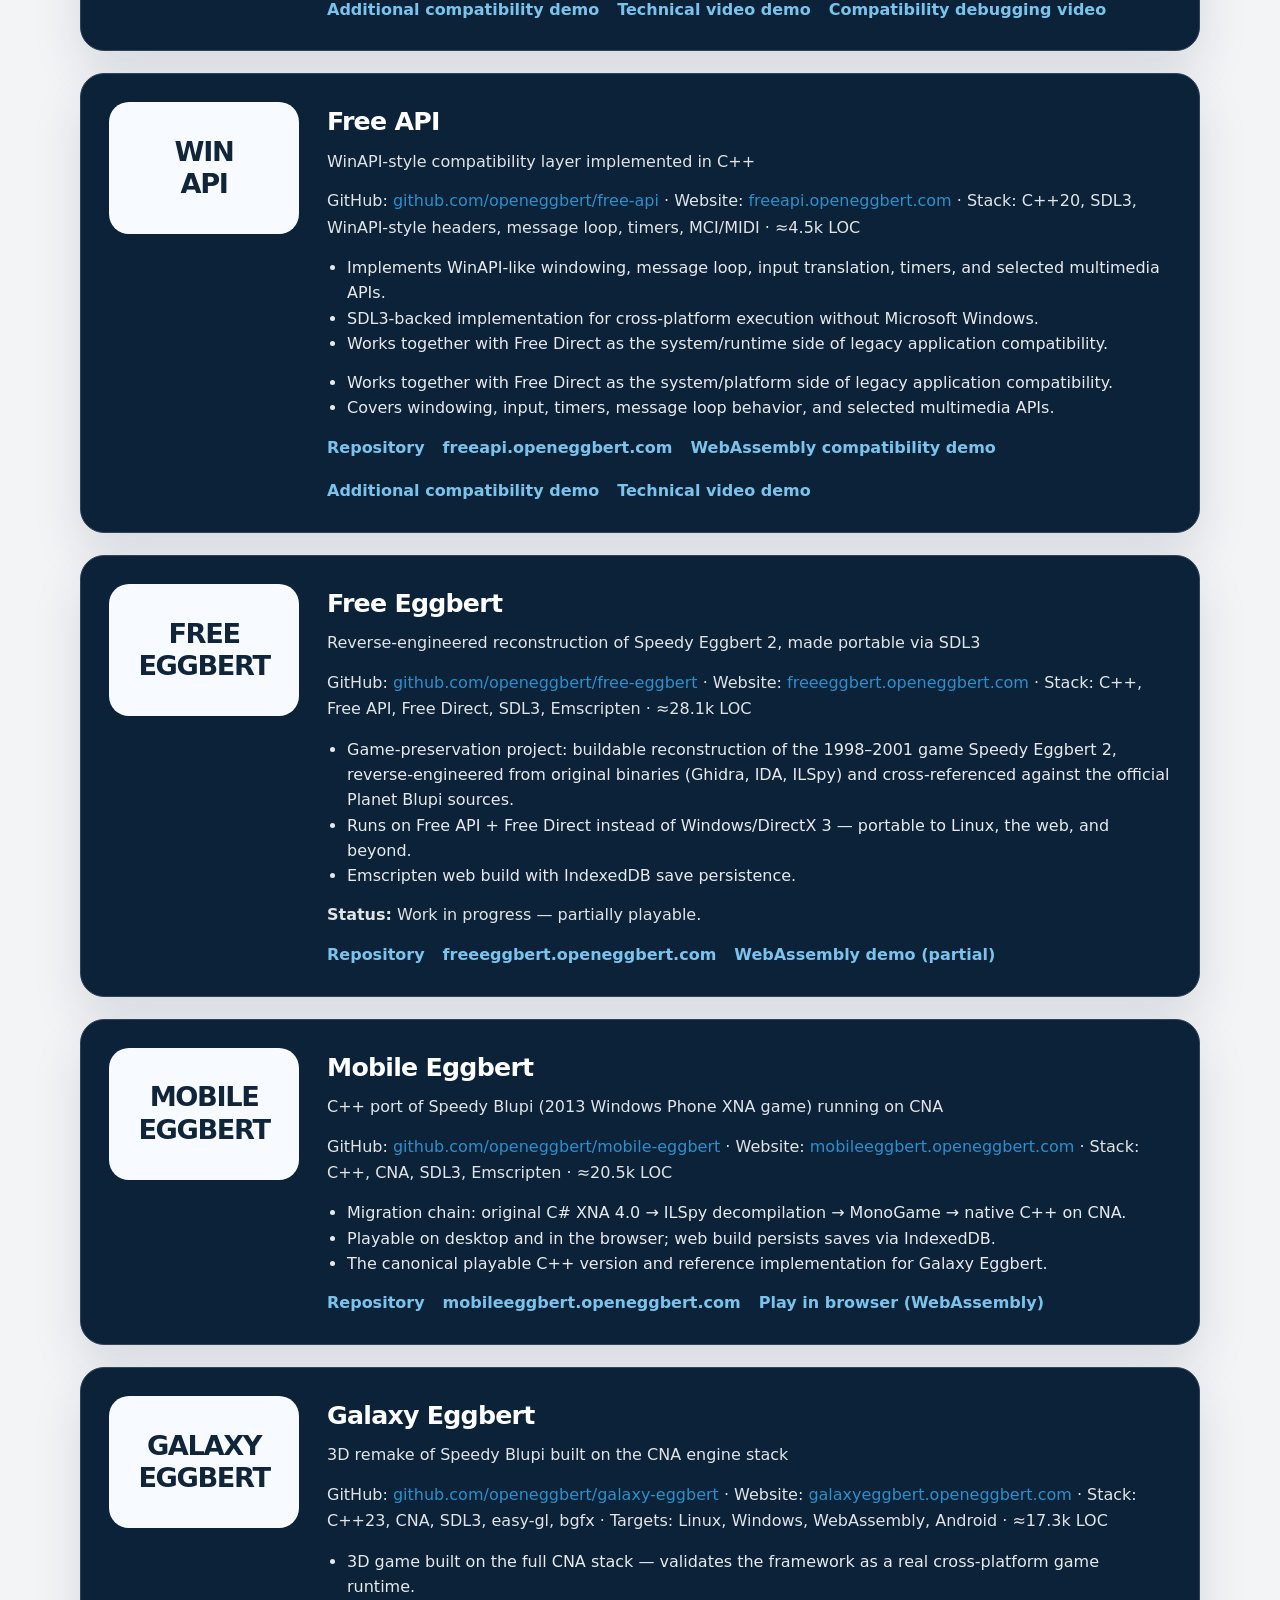
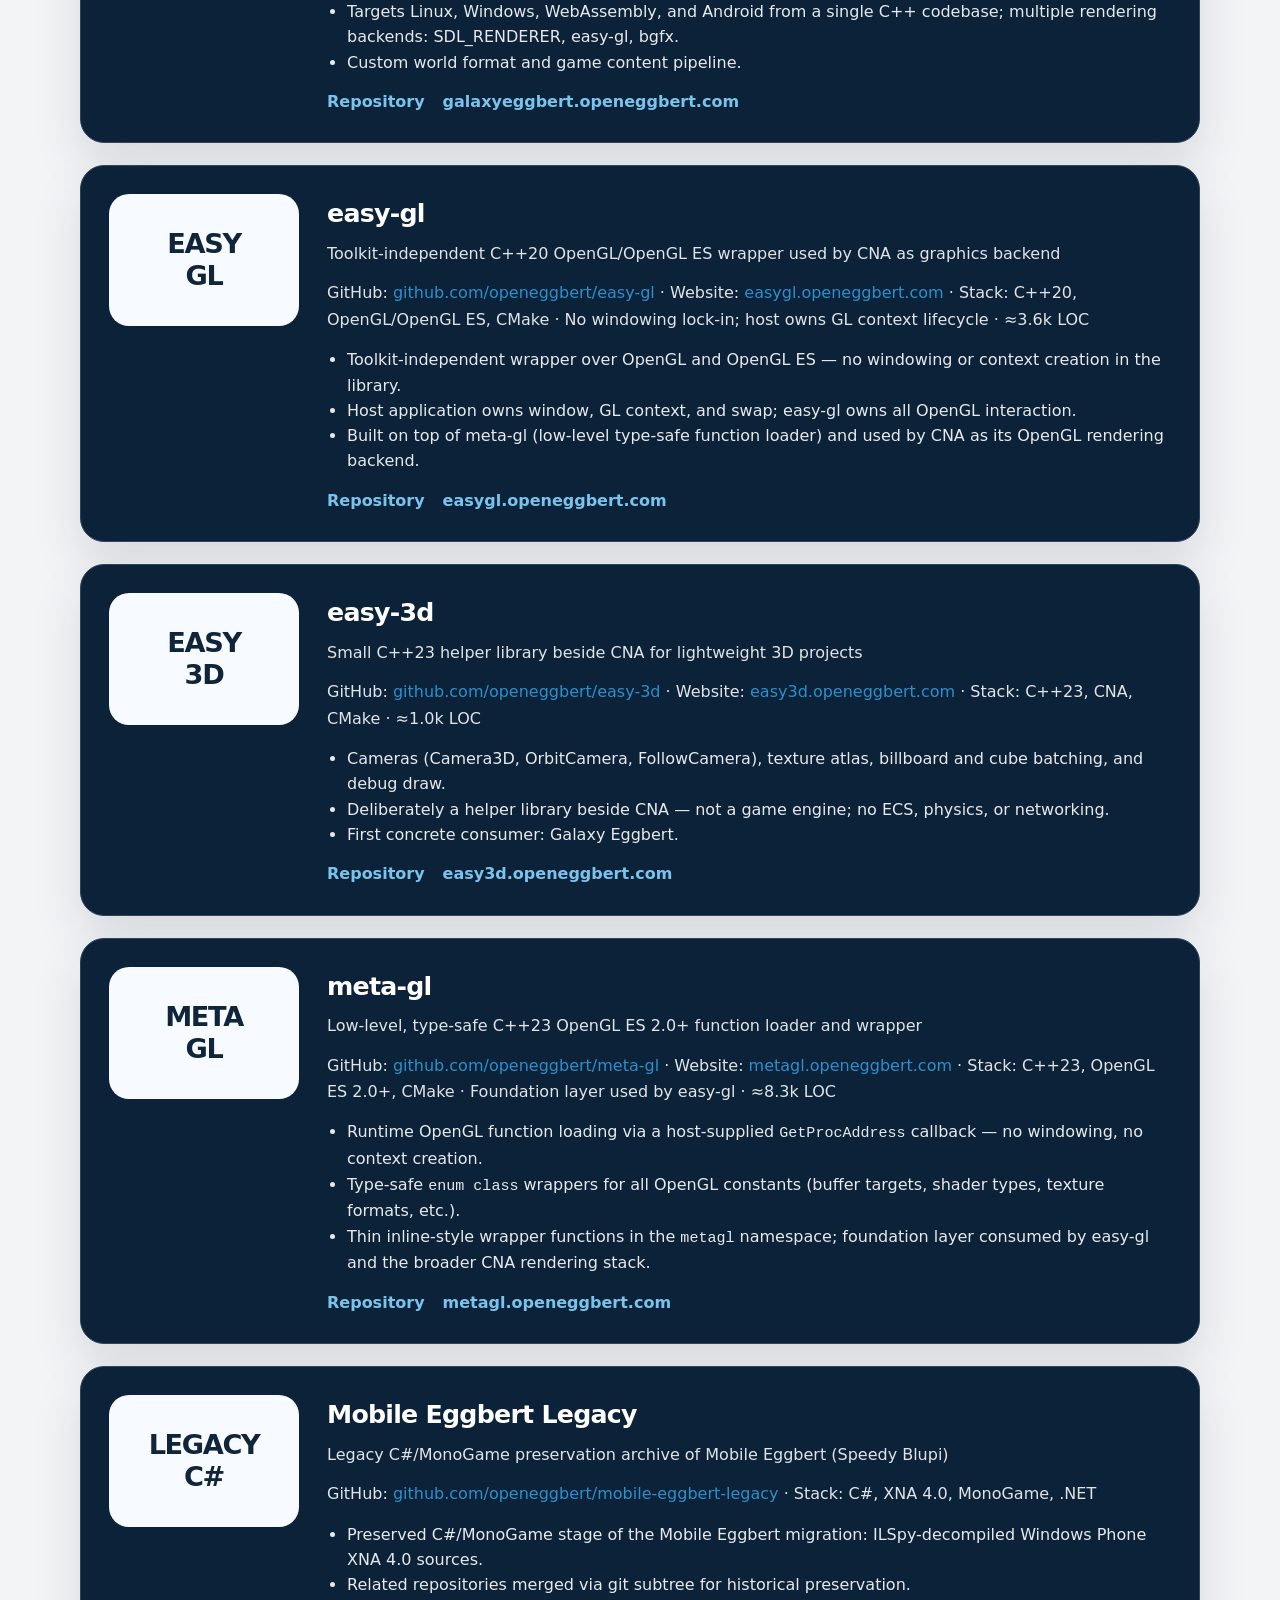
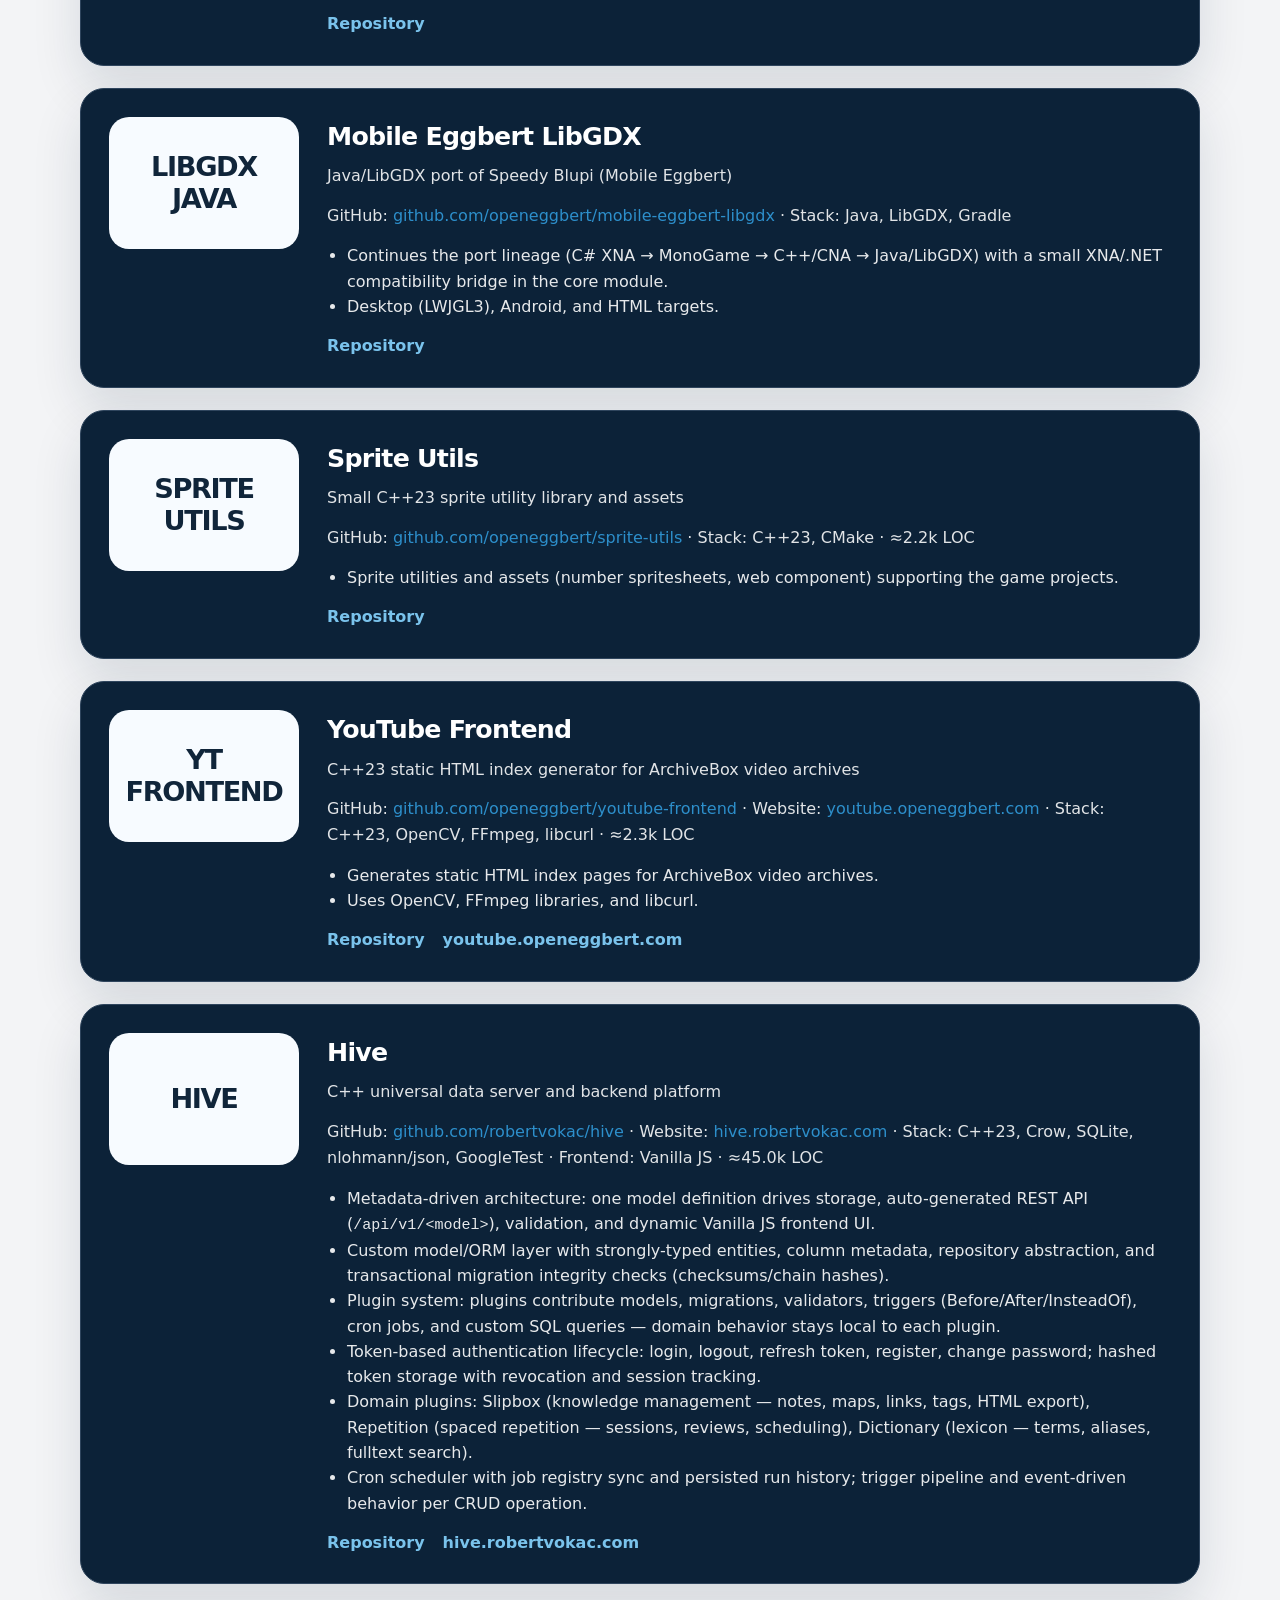
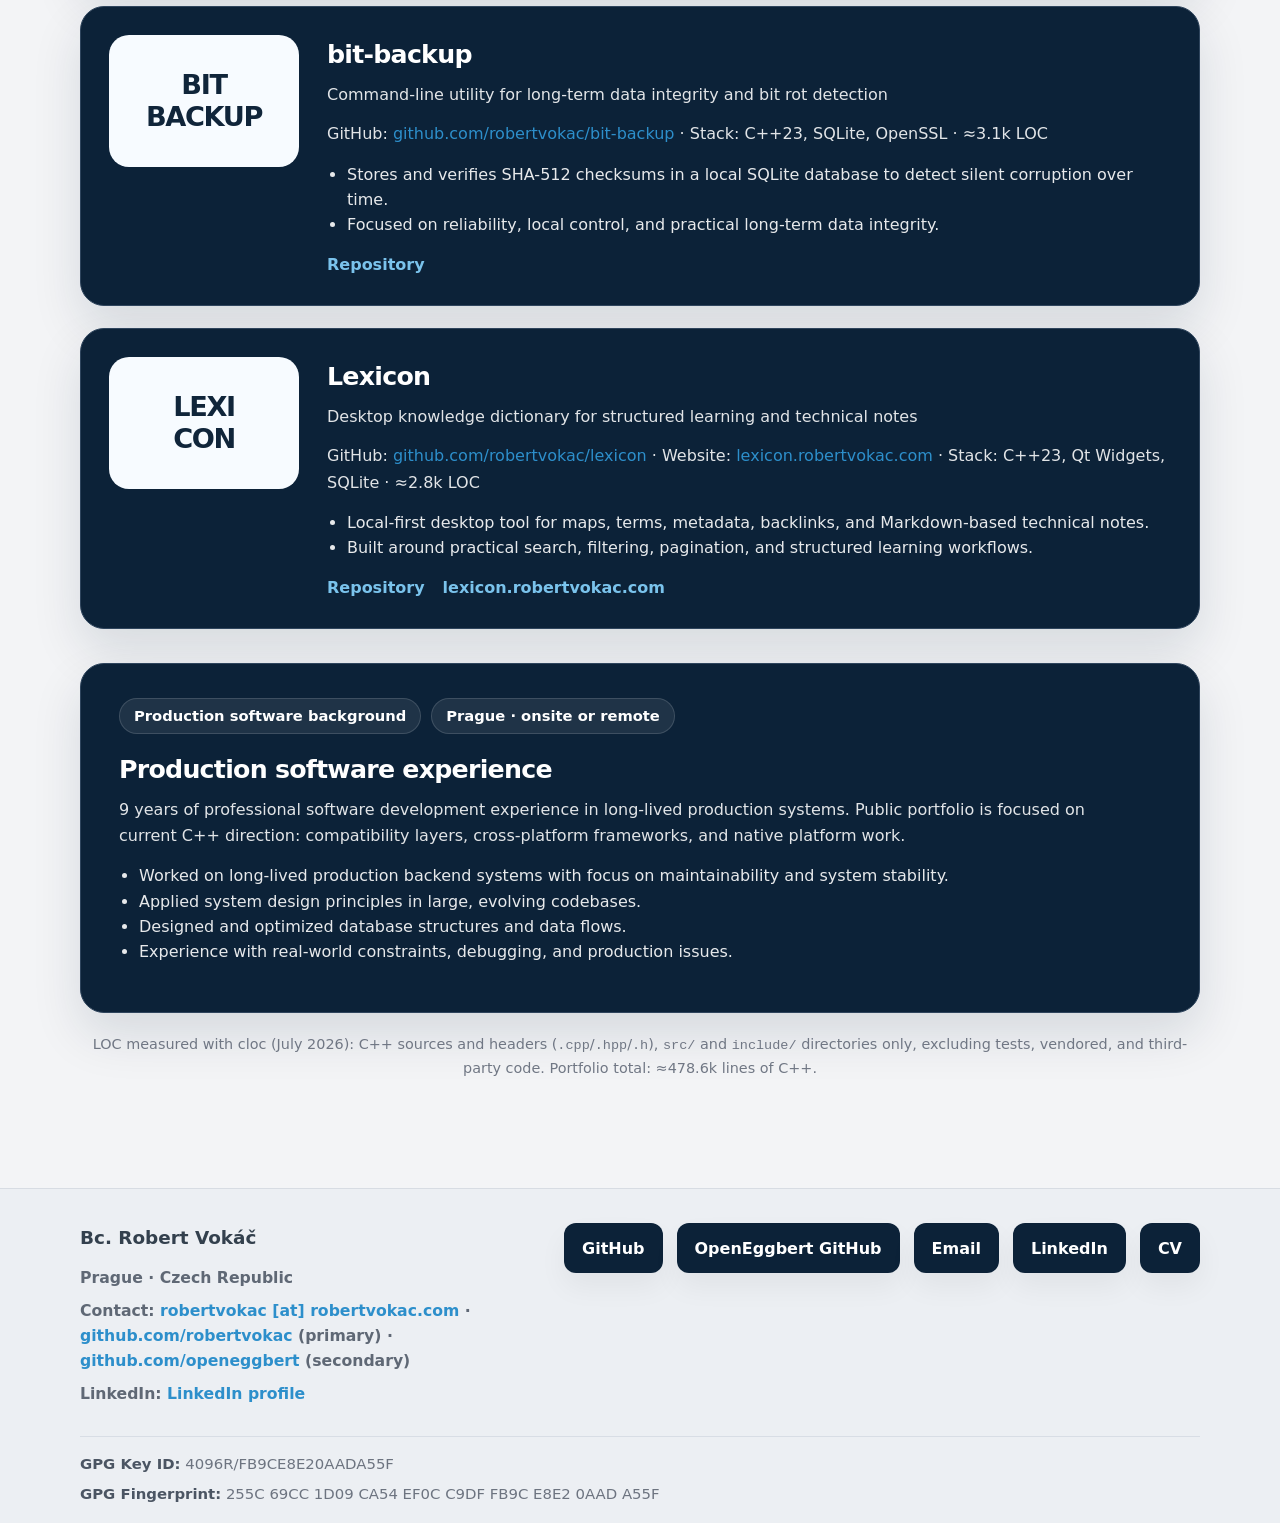
==== commit ea8c44df: "Revert "Remove 5 discontinued projects, refresh LOC after CNA/Sharp Runtime modularization" This rev" ====
--- a/index.html
+++ b/index.html
@@ -931,7 +931,7 @@
 <div class="hero-panel">
 <div class="hero-kicker">Modern C++ · Cross-Platform Systems · Compatibility Layers</div>
 <h1>C++ software engineer building cross-platform systems and compatibility layers</h1>
-<p>I design and implement 3D tools, C++ frameworks, platform abstraction layers, and compatibility systems that reproduce legacy API behavior without original dependencies. My work includes the Mesh Craft 3D scene editor and XNA-style, DirectDraw-style, and WinAPI-style layers over SDL3, OpenGL, and related technologies — ≈599.6k lines of C++ in public repositories.</p>
+<p>I design and implement 3D tools, C++ frameworks, platform abstraction layers, and compatibility systems that reproduce legacy API behavior without original dependencies. My work includes the Mesh Craft 3D scene editor and XNA-style, DirectDraw-style, and WinAPI-style layers over SDL3, OpenGL, and related technologies — ≈478.6k lines of C++ in public repositories.</p>
 <div class="hero-highlights">
 <span>Modern C++20/23 systems development</span>
 <span>Windows · Linux · WebAssembly · Android</span>
@@ -1004,7 +1004,7 @@
 <li>Developing <a href="https://github.com/openeggbert/mesh-craft" rel="noreferrer" target="_blank">Mesh Craft</a> (<a href="https://meshcraft3d.com" rel="noreferrer" target="_blank">meshcraft3d.com</a>), a C++23 3D scene editor for the MC3 format.</li>
 <li>Developing <a href="https://github.com/openeggbert/cna" rel="noreferrer" target="_blank">CNA</a> as a cross-platform C++ framework implementing an XNA-style programming model for Windows, Linux, WebAssembly, and Android — with <a href="https://github.com/openeggbert/cna-samples" rel="noreferrer" target="_blank">CNA Samples</a> porting the official XNA sample collection.</li>
 <li>Developing <a href="https://github.com/openeggbert/free-direct" rel="noreferrer" target="_blank">Free Direct</a> and <a href="https://github.com/openeggbert/free-api" rel="noreferrer" target="_blank">Free API</a> as SDL3-backed compatibility layers for legacy DirectX 3 / WinAPI applications, powering <a href="https://github.com/openeggbert/free-eggbert" rel="noreferrer" target="_blank">Free Eggbert</a> and the demos at <a href="https://speedyblupi.com" rel="noreferrer" target="_blank">speedyblupi.com</a>.</li>
-<li>Supporting framework work with <a href="https://github.com/openeggbert/easy-gl" rel="noreferrer" target="_blank">easy-gl</a>, <a href="https://github.com/openeggbert/meta-gl" rel="noreferrer" target="_blank">meta-gl</a>, and <a href="https://github.com/openeggbert/sharp-runtime" rel="noreferrer" target="_blank">sharp-runtime</a> (broad C#/.NET subset in native C++).</li>
+<li>Supporting framework work with <a href="https://github.com/openeggbert/easy-gl" rel="noreferrer" target="_blank">easy-gl</a>, <a href="https://github.com/openeggbert/meta-gl" rel="noreferrer" target="_blank">meta-gl</a>, <a href="https://github.com/openeggbert/easy-3d" rel="noreferrer" target="_blank">easy-3d</a>, and <a href="https://github.com/openeggbert/sharp-runtime" rel="noreferrer" target="_blank">sharp-runtime</a> (broad C#/.NET subset in native C++).</li>
 <li>Building <a href="https://github.com/openeggbert/mobile-eggbert" rel="noreferrer" target="_blank">Mobile Eggbert</a> and <a href="https://github.com/openeggbert/galaxy-eggbert" rel="noreferrer" target="_blank">Galaxy Eggbert</a> as real games validating the CNA stack.</li>
 <li>Developing <a href="https://github.com/robertvokac/hive" rel="noreferrer" target="_blank">Hive</a> (<a href="https://hive.robertvokac.com" rel="noreferrer" target="_blank">hive.robertvokac.com</a>), a modular C++23 metadata-driven data server.</li>
 </ul>
@@ -1060,7 +1060,7 @@
 <div class="side-card card"><h4>Flagship project</h4>
 <p>Mesh Craft — 3D scene editor for the MC3 format</p></div>
 <div class="side-card card"><h4>Supporting projects</h4>
-<p>CNA · CNA Samples · Sharp Runtime · Free Direct · Free API · Free Eggbert · Mobile Eggbert · Galaxy Eggbert · easy-gl · meta-gl · Hive</p></div>
+<p>CNA · CNA Samples · Sharp Runtime · Free Direct · Free API · Free Eggbert · Mobile Eggbert · Galaxy Eggbert · easy-gl · easy-3d · meta-gl · Hive</p></div>
 <div class="side-card card"><h4>Target roles</h4>
 <p>C++ systems, cross-platform development, tooling, and framework engineering</p></div>
 <div class="side-card card"><h4>English</h4>
@@ -1108,7 +1108,7 @@
 <div class="project-content">
 <h3>Mesh Craft</h3>
 <p class="project-role">3D scene editor and modeling application for the MC3 format</p>
-<p class="project-meta">GitHub: <a href="https://github.com/openeggbert/mesh-craft" rel="noreferrer" target="_blank">github.com/openeggbert/mesh-craft</a> · Website: <a href="https://meshcraft3d.com" rel="noreferrer" target="_blank">meshcraft3d.com</a> · <a href="https://meshcraft.openeggbert.com" rel="noreferrer" target="_blank">meshcraft.openeggbert.com</a> · Stack: C++23, CNA, sharp-runtime, Dear ImGui · Native <code>.mc3.xml</code> format compiled to glTF/GLB · ≈41.2k LOC</p>
+<p class="project-meta">GitHub: <a href="https://github.com/openeggbert/mesh-craft" rel="noreferrer" target="_blank">github.com/openeggbert/mesh-craft</a> · Website: <a href="https://meshcraft3d.com" rel="noreferrer" target="_blank">meshcraft3d.com</a> · <a href="https://meshcraft.openeggbert.com" rel="noreferrer" target="_blank">meshcraft.openeggbert.com</a> · Stack: C++23, CNA, sharp-runtime, Dear ImGui · Native <code>.mc3.xml</code> format compiled to glTF/GLB · ≈29.4k LOC</p>
 <ul>
 <li>3D modeler with primitive shapes (box, sphere, cylinder, cone, plane, torus, capsule, disk), CSG boolean operations (union, difference, intersection via Manifold), materials, PBR textures, and hierarchical groups.</li>
 <li>Animation support: position, rotation, scale, visibility, material color, and deform channels; reusable prefab/instance definitions, layers, tags, collision hints, fog and environment settings.</li>
@@ -1128,14 +1128,13 @@
 <div class="project-content">
 <h3>CNA</h3>
 <p class="project-role">Cross-platform C++ framework implementing an XNA-style API</p>
-<p class="project-meta">GitHub: <a href="https://github.com/openeggbert/cna" rel="noreferrer" target="_blank">github.com/openeggbert/cna</a> · Website: <a href="https://libcna.com" rel="noreferrer" target="_blank">libcna.com</a> · <a href="https://cna.openeggbert.com" rel="noreferrer" target="_blank">cna.openeggbert.com</a> · Stack: C++20, SDL3, CMake, OpenGL/easy-gl, Vulkan, bgfx, WebGPU, Direct3D 9/11/12, Windows/Linux/WebAssembly/Android · ≈292.2k LOC</p>
+<p class="project-meta">GitHub: <a href="https://github.com/openeggbert/cna" rel="noreferrer" target="_blank">github.com/openeggbert/cna</a> · Website: <a href="https://libcna.com" rel="noreferrer" target="_blank">libcna.com</a> · <a href="https://cna.openeggbert.com" rel="noreferrer" target="_blank">cna.openeggbert.com</a> · Stack: C++20, SDL3, CMake, OpenGL/easy-gl, Vulkan, bgfx, WebGPU, Direct3D 9/11/12, Windows/Linux/WebAssembly/Android · ≈181.2k LOC</p>
 <ul>
 <li>XNA-style API in native C++ under <code>Microsoft::Xna::Framework</code>.</li>
 <li>Custom multi-platform cross-platform framework with rendering, input, audio surfaces, resource lifecycle, and
                                 backend abstraction.
                             </li>
-<li>46 rendering backends spanning modern APIs (Vulkan, bgfx, WebGPU, native Direct3D 9/10/11/12, SDL_GPU, Metal, Diligent Engine, Sokol), the full legacy DirectX line (DirectX 1–9, Wine/DXVK-verified), desktop and mobile OpenGL/OpenGL ES/OpenVG, and specialty targets (HTML Canvas, SVG, GDI, Glide, headless).</li>
-<li>Restructured into 15 independently buildable modules plus a renderer layer of ~40 backends, each with its own CMake target.</li>
+<li>12 pluggable rendering backends: SDL_Renderer, OpenGL/easy-gl, Vulkan, bgfx, WebGPU, native Direct3D 9/11/12 (Wine/DXVK-verified), SDL_GPU (Vulkan-driven), HTML Canvas, ASCII, and DX3 (a DirectDraw-shaped backend fronting Free Direct).</li>
 </ul>
 
 <ul><li>Native C++/SDL3 implementation replacing XNA / MonoGame dependencies.</li><li>Used to port a real C# / XNA application to C++.</li><li>Same C++ codebase builds for desktop, WebAssembly, and Android targets.</li></ul>
@@ -1163,12 +1162,27 @@
 </div>
 </article>
 <article class="project-card" data-category="core">
+<div class="project-media">VOXEL<br/>CRAFT</div>
+<div class="project-content">
+<h3>CNA Craft</h3>
+<p class="project-role">Minecraft-like first-person voxel-world prototype built on CNA</p>
+<p class="project-meta">GitHub: <a href="https://github.com/openeggbert/cna-craft" rel="noreferrer" target="_blank">github.com/openeggbert/cna-craft</a> · Stack: C++23, CNA, SQLite, CMake · ≈6.3k LOC</p>
+<ul>
+<li>A faithful C++ port of fogleman/Craft: unbounded chunk-streamed block terrain with baked ambient occlusion, a 54-block roster, world-editing commands, and signs.</li>
+<li>DDA voxel raycast for block breaking and placing; SQLite delta-based world persistence; multiplayer against its own server.</li>
+<li>Runs on CNA's OpenGL, Vulkan, and bgfx backends, and is playable in the browser via WebAssembly/WebGL2 — a voxel showcase exercising the framework's 3D path.</li>
+</ul>
+<p><strong>Status:</strong> In development — early prototype.</p>
+<div class="project-actions"><a href="https://github.com/openeggbert/cna-craft" rel="noreferrer" target="_blank">Repository</a></div>
+</div>
+</article>
+<article class="project-card" data-category="core">
 <div class="project-media">CPP<br/>.NET</div>
 <div class="project-content">
 <h3>Sharp Runtime</h3>
 <p class="project-role">C++ reimplementation of a broad C#/.NET runtime subset — <code>System::*</code> API in native C++</p>
 <p class="project-meta">GitHub: <a href="https://github.com/openeggbert/sharp-runtime" rel="noreferrer" target="_blank">github.com/openeggbert/sharp-runtime</a> · Website: <a href="https://sharpruntime.openeggbert.com" rel="noreferrer" target="_blank">sharpruntime.openeggbert.com</a>
-                            · Stack: C++20/23, CMake · Broad .NET coverage: System::* namespaces, events, delegates, exceptions, collections · ≈78.9k LOC</p>
+                            · Stack: C++20/23, CMake · Broad .NET coverage: System::* namespaces, events, delegates, exceptions, collections · ≈70.7k LOC</p>
 <ul>
 <li>Implements a broad subset of .NET/C# types under <code>System::*</code> namespaces in idiomatic, modern C++ — familiar API design for C# developers.</li>
 <li>Covers exceptions, events, delegates, collections, and other system-level building blocks; tracks implementation status per class (Todo / Stub / Partial / Implemented / Verified).</li>
@@ -1287,7 +1301,7 @@
 <h3>Galaxy Eggbert</h3>
 <p class="project-role">3D remake of Speedy Blupi built on the CNA engine stack</p>
 <p class="project-meta">GitHub: <a href="https://github.com/openeggbert/galaxy-eggbert" rel="noreferrer" target="_blank">github.com/openeggbert/galaxy-eggbert</a> · Website: <a href="https://galaxyeggbert.openeggbert.com" rel="noreferrer" target="_blank">galaxyeggbert.openeggbert.com</a>
-                            · Stack: C++23, CNA, SDL3, easy-gl, bgfx · Targets: Linux, Windows, WebAssembly, Android · ≈18.5k LOC</p>
+                            · Stack: C++23, CNA, SDL3, easy-gl, bgfx · Targets: Linux, Windows, WebAssembly, Android · ≈17.3k LOC</p>
 <ul>
 <li>3D game built on the full CNA stack — validates the framework as a real cross-platform game runtime.</li>
 <li>Targets Linux, Windows, WebAssembly, and Android from a single C++ codebase; multiple rendering backends: SDL_RENDERER, easy-gl, bgfx.</li>
@@ -1314,12 +1328,27 @@
 </div>
 </article>
 <article class="project-card" data-category="core">
+<div class="project-media">EASY<br/>3D</div>
+<div class="project-content">
+<h3>easy-3d</h3>
+<p class="project-role">Small C++23 helper library beside CNA for lightweight 3D projects</p>
+<p class="project-meta">GitHub: <a href="https://github.com/openeggbert/easy-3d" rel="noreferrer" target="_blank">github.com/openeggbert/easy-3d</a> · Website: <a href="https://easy3d.openeggbert.com" rel="noreferrer" target="_blank">easy3d.openeggbert.com</a> · Stack: C++23, CNA, CMake · ≈1.0k LOC</p>
+<ul>
+<li>Cameras (Camera3D, OrbitCamera, FollowCamera), texture atlas, billboard and cube batching, and debug draw.</li>
+<li>Deliberately a helper library beside CNA — not a game engine; no ECS, physics, or networking.</li>
+<li>First concrete consumer: Galaxy Eggbert.</li>
+</ul>
+<div class="project-actions"><a href="https://github.com/openeggbert/easy-3d" rel="noreferrer" target="_blank">Repository</a>
+<a href="https://easy3d.openeggbert.com" rel="noreferrer" target="_blank">easy3d.openeggbert.com</a></div>
+</div>
+</article>
+<article class="project-card" data-category="core">
 <div class="project-media">META<br/>GL</div>
 <div class="project-content">
 <h3>meta-gl</h3>
 <p class="project-role">Low-level, type-safe C++23 OpenGL ES 2.0+ function loader and wrapper</p>
 <p class="project-meta">GitHub: <a href="https://github.com/openeggbert/meta-gl" rel="noreferrer" target="_blank">github.com/openeggbert/meta-gl</a> · Website: <a href="https://metagl.openeggbert.com" rel="noreferrer" target="_blank">metagl.openeggbert.com</a> · Stack:
-                            C++23, OpenGL ES 2.0+, CMake · Foundation layer used by easy-gl · ≈8.9k LOC</p>
+                            C++23, OpenGL ES 2.0+, CMake · Foundation layer used by easy-gl · ≈8.3k LOC</p>
 <ul>
 <li>Runtime OpenGL function loading via a host-supplied <code>GetProcAddress</code> callback — no windowing, no context creation.</li>
 <li>Type-safe <code>enum class</code> wrappers for all OpenGL constants (buffer targets, shader types, texture formats, etc.).</li>
@@ -1340,6 +1369,45 @@
 <li>Related repositories merged via git subtree for historical preservation.</li>
 </ul>
 <div class="project-actions"><a href="https://github.com/openeggbert/mobile-eggbert-legacy" rel="noreferrer" target="_blank">Repository</a></div>
+</div>
+</article>
+<article class="project-card" data-category="other">
+<div class="project-media">LIBGDX<br/>JAVA</div>
+<div class="project-content">
+<h3>Mobile Eggbert LibGDX</h3>
+<p class="project-role">Java/LibGDX port of Speedy Blupi (Mobile Eggbert)</p>
+<p class="project-meta">GitHub: <a href="https://github.com/openeggbert/mobile-eggbert-libgdx" rel="noreferrer" target="_blank">github.com/openeggbert/mobile-eggbert-libgdx</a> · Stack: Java, LibGDX, Gradle</p>
+<ul>
+<li>Continues the port lineage (C# XNA → MonoGame → C++/CNA → Java/LibGDX) with a small XNA/.NET compatibility bridge in the core module.</li>
+<li>Desktop (LWJGL3), Android, and HTML targets.</li>
+</ul>
+<div class="project-actions"><a href="https://github.com/openeggbert/mobile-eggbert-libgdx" rel="noreferrer" target="_blank">Repository</a></div>
+</div>
+</article>
+<article class="project-card" data-category="other">
+<div class="project-media">SPRITE<br/>UTILS</div>
+<div class="project-content">
+<h3>Sprite Utils</h3>
+<p class="project-role">Small C++23 sprite utility library and assets</p>
+<p class="project-meta">GitHub: <a href="https://github.com/openeggbert/sprite-utils" rel="noreferrer" target="_blank">github.com/openeggbert/sprite-utils</a> · Stack: C++23, CMake · ≈2.2k LOC</p>
+<ul>
+<li>Sprite utilities and assets (number spritesheets, web component) supporting the game projects.</li>
+</ul>
+<div class="project-actions"><a href="https://github.com/openeggbert/sprite-utils" rel="noreferrer" target="_blank">Repository</a></div>
+</div>
+</article>
+<article class="project-card" data-category="other">
+<div class="project-media">YT<br/>FRONTEND</div>
+<div class="project-content">
+<h3>YouTube Frontend</h3>
+<p class="project-role">C++23 static HTML index generator for ArchiveBox video archives</p>
+<p class="project-meta">GitHub: <a href="https://github.com/openeggbert/youtube-frontend" rel="noreferrer" target="_blank">github.com/openeggbert/youtube-frontend</a> · Website: <a href="https://youtube.openeggbert.com" rel="noreferrer" target="_blank">youtube.openeggbert.com</a> · Stack: C++23, OpenCV, FFmpeg, libcurl · ≈2.3k LOC</p>
+<ul>
+<li>Generates static HTML index pages for ArchiveBox video archives.</li>
+<li>Uses OpenCV, FFmpeg libraries, and libcurl.</li>
+</ul>
+<div class="project-actions"><a href="https://github.com/openeggbert/youtube-frontend" rel="noreferrer" target="_blank">Repository</a>
+<a href="https://youtube.openeggbert.com" rel="noreferrer" target="_blank">youtube.openeggbert.com</a></div>
 </div>
 </article>
 <article class="project-card" data-category="core">
@@ -1417,7 +1485,7 @@
 </div>
 </article>
 </div>
-<p style="margin-top:20px;color:#707784;font-size:0.9rem;text-align:center;">LOC measured with cloc (August 2026): C++ sources and headers (<code>.cpp</code>/<code>.hpp</code>/<code>.h</code>), <code>src/</code> and <code>include/</code> directories only, excluding tests, vendored, and third-party code. Portfolio total: ≈599.6k lines of C++.</p>
+<p style="margin-top:20px;color:#707784;font-size:0.9rem;text-align:center;">LOC measured with cloc (July 2026): C++ sources and headers (<code>.cpp</code>/<code>.hpp</code>/<code>.h</code>), <code>src/</code> and <code>include/</code> directories only, excluding tests, vendored, and third-party code. Portfolio total: ≈478.6k lines of C++.</p>
 </div>
 </section>
 </main>
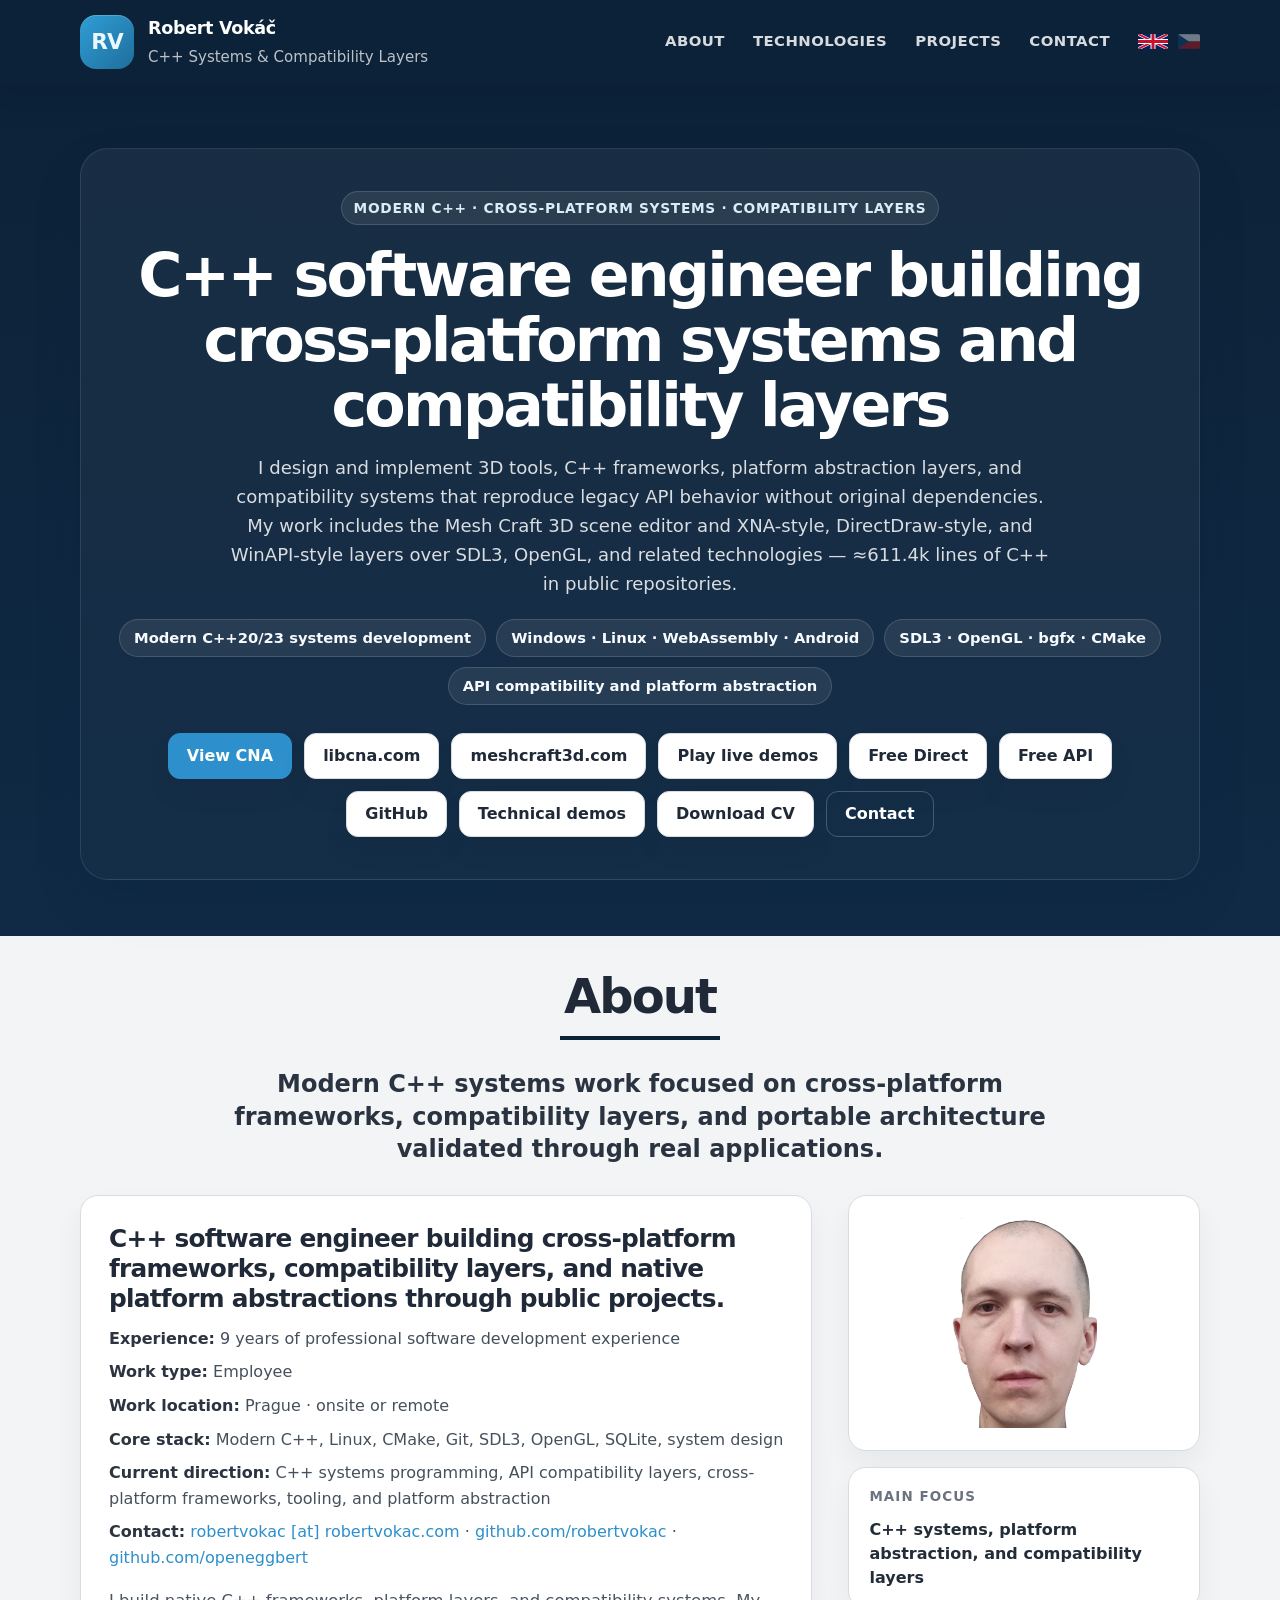
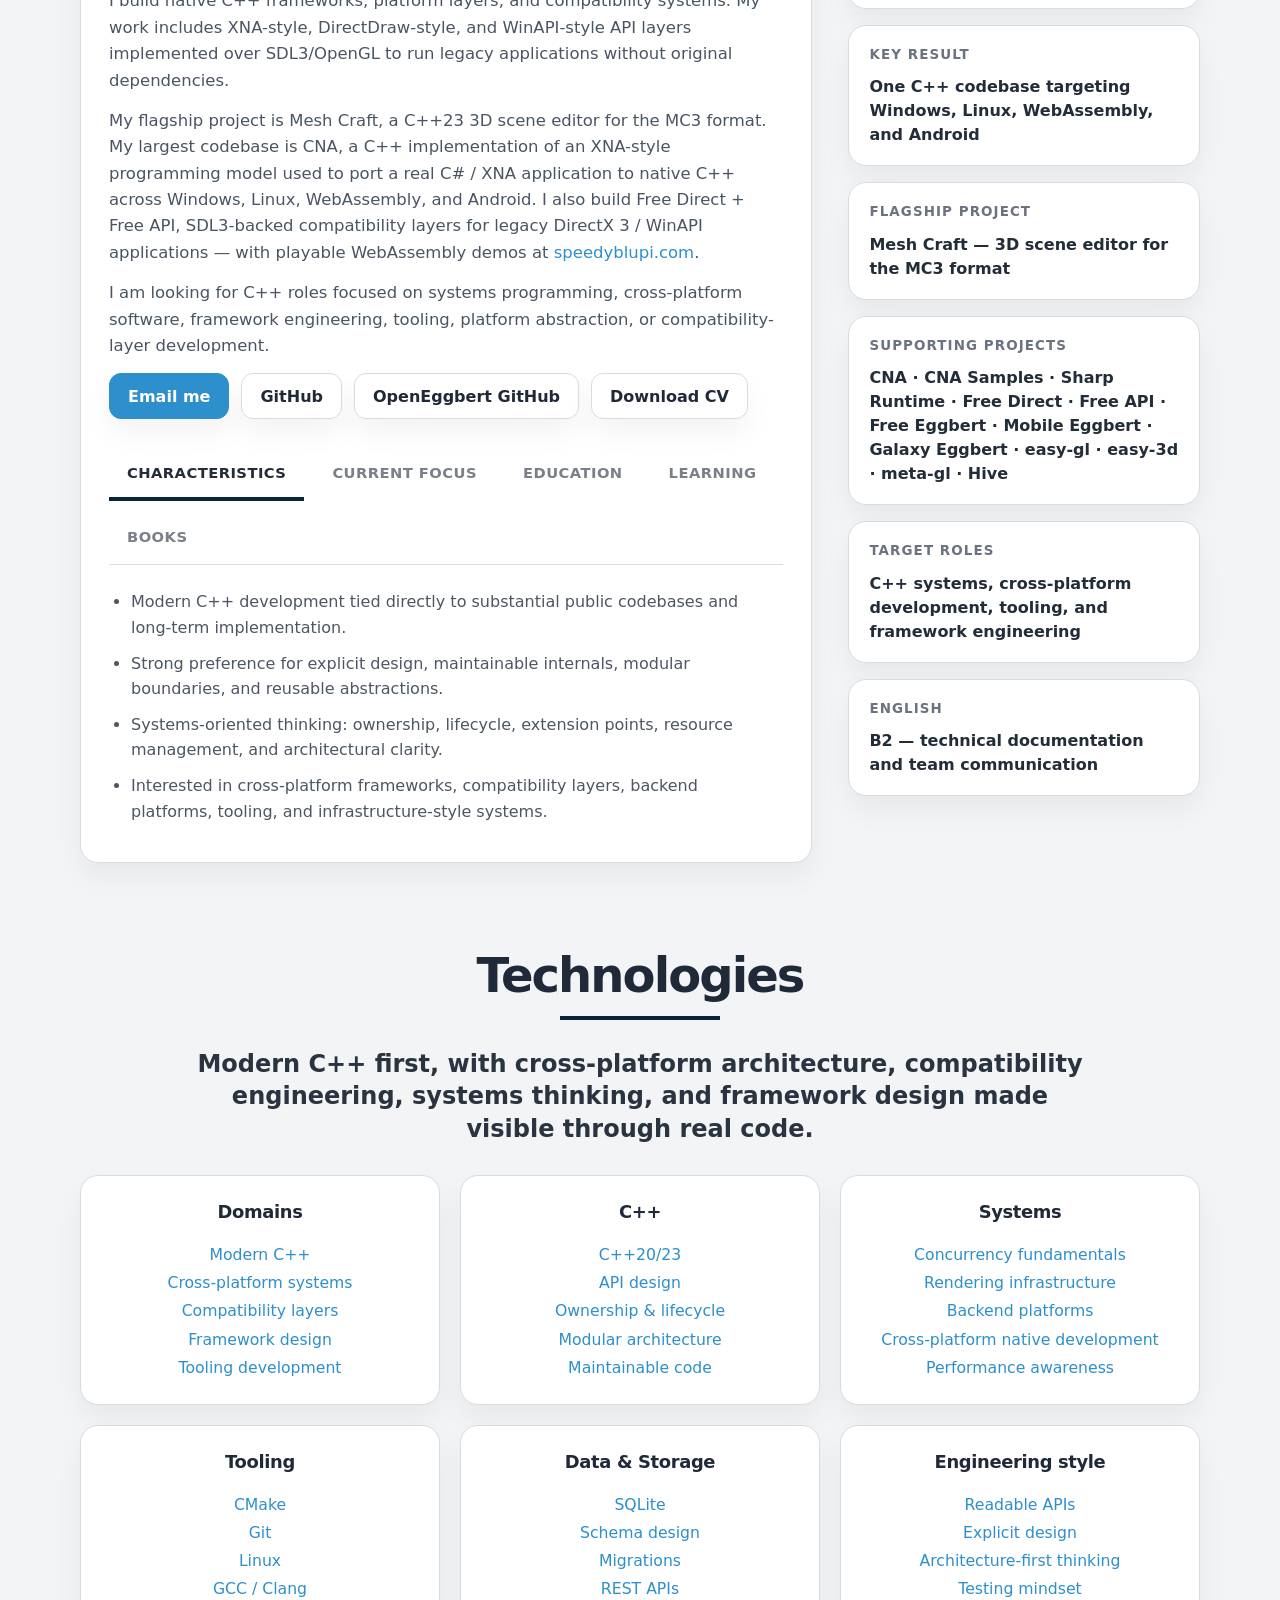
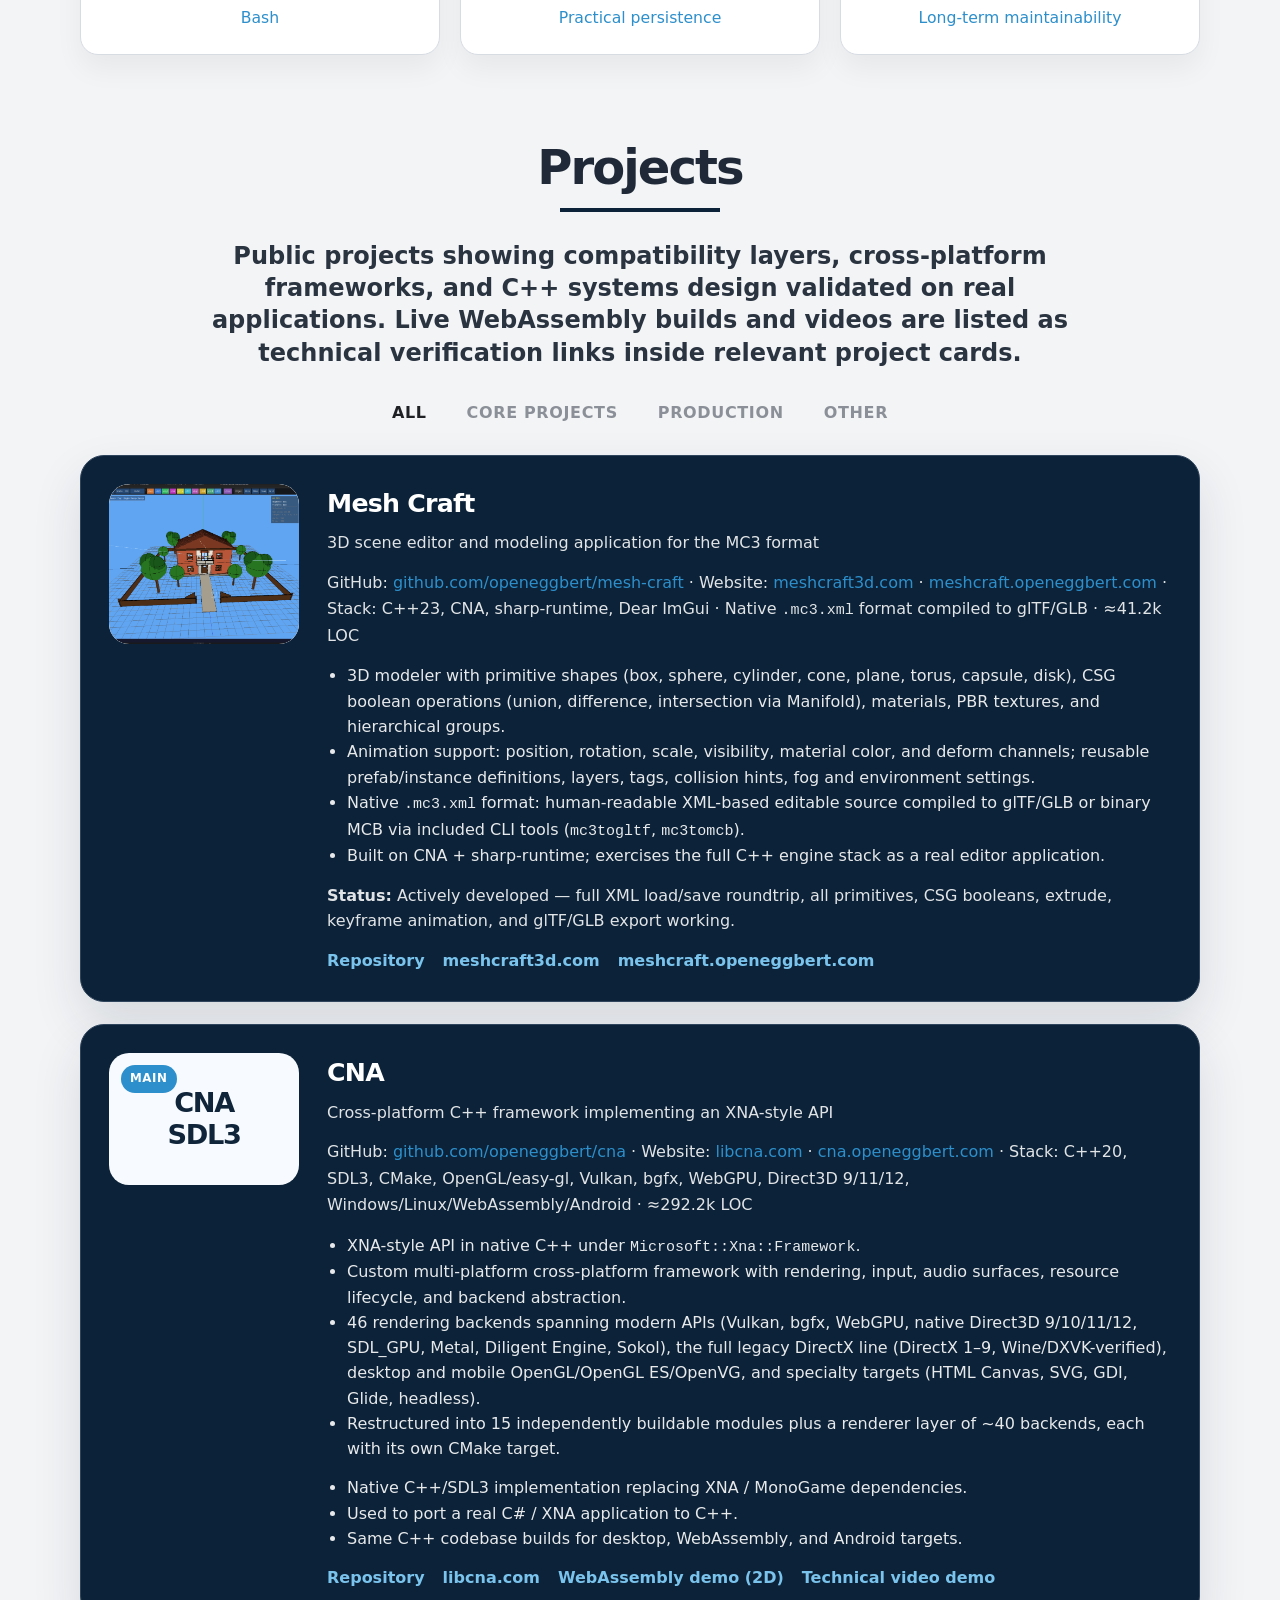
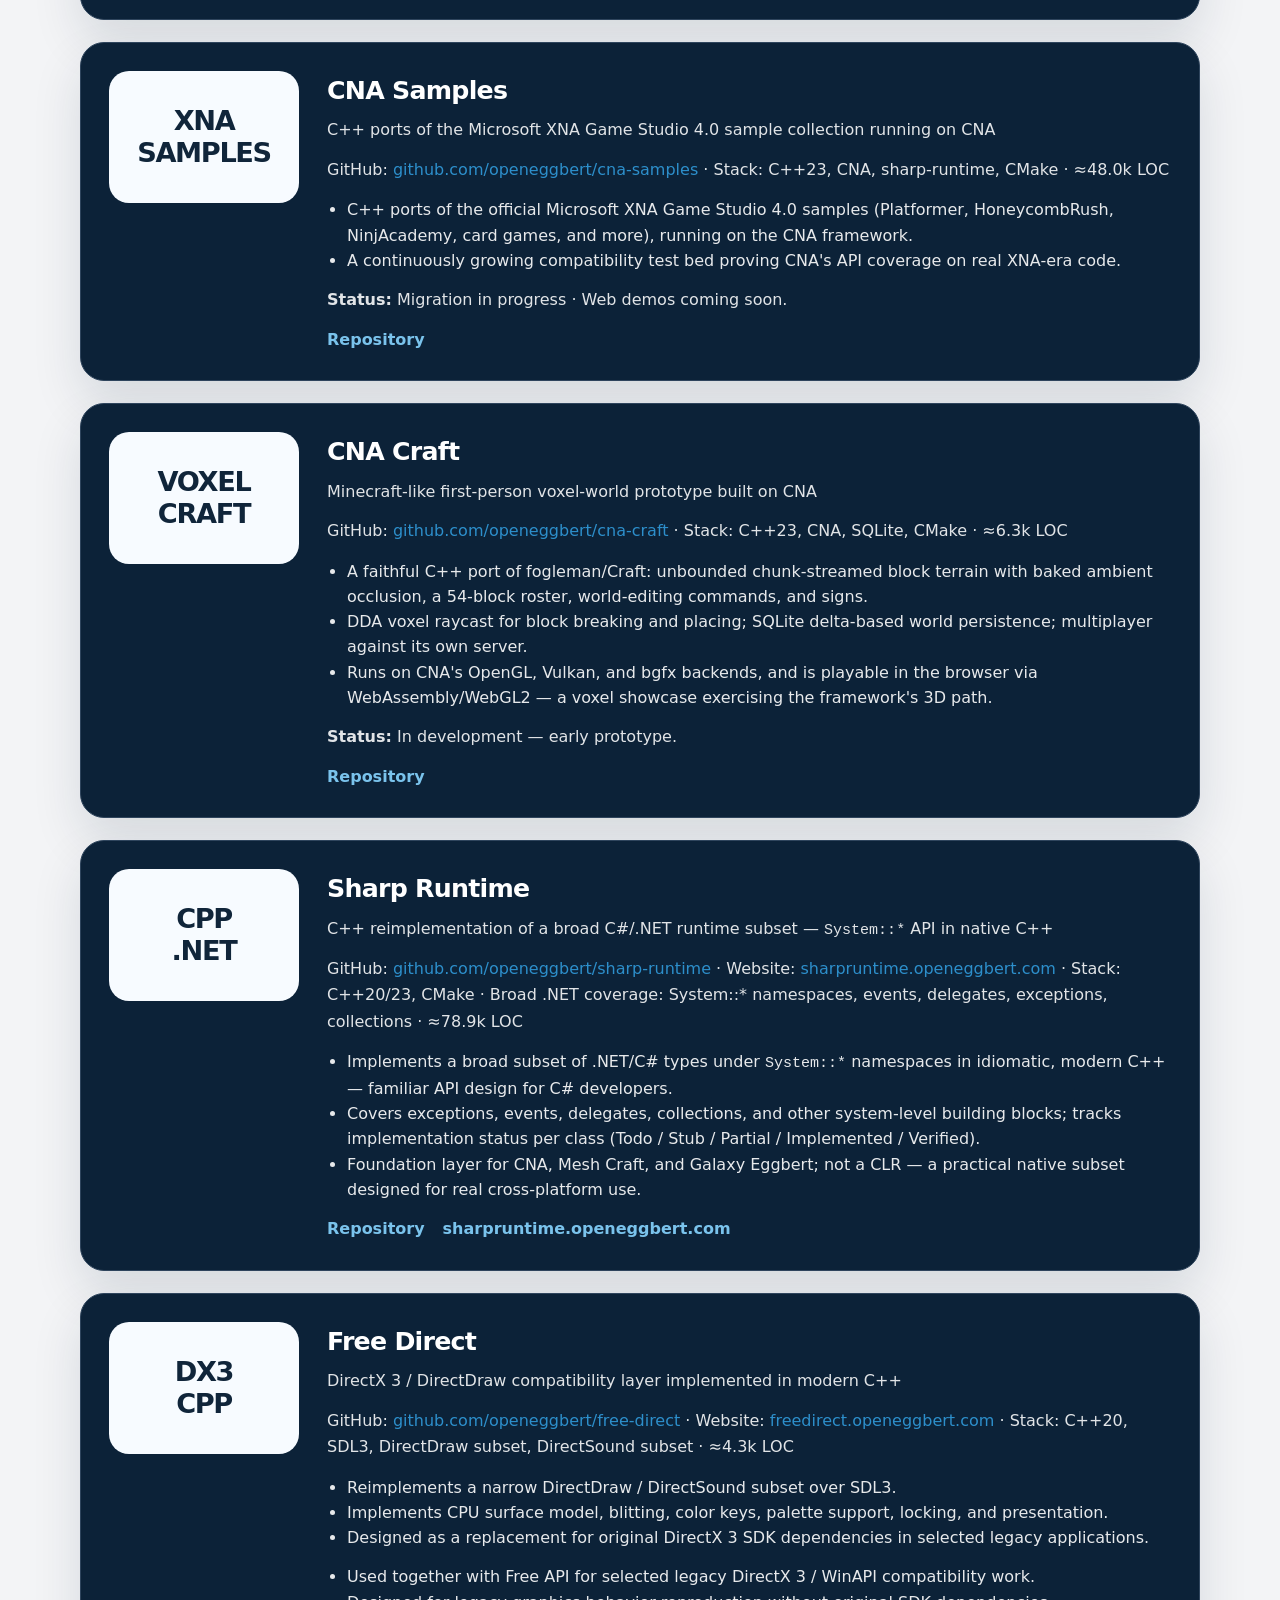
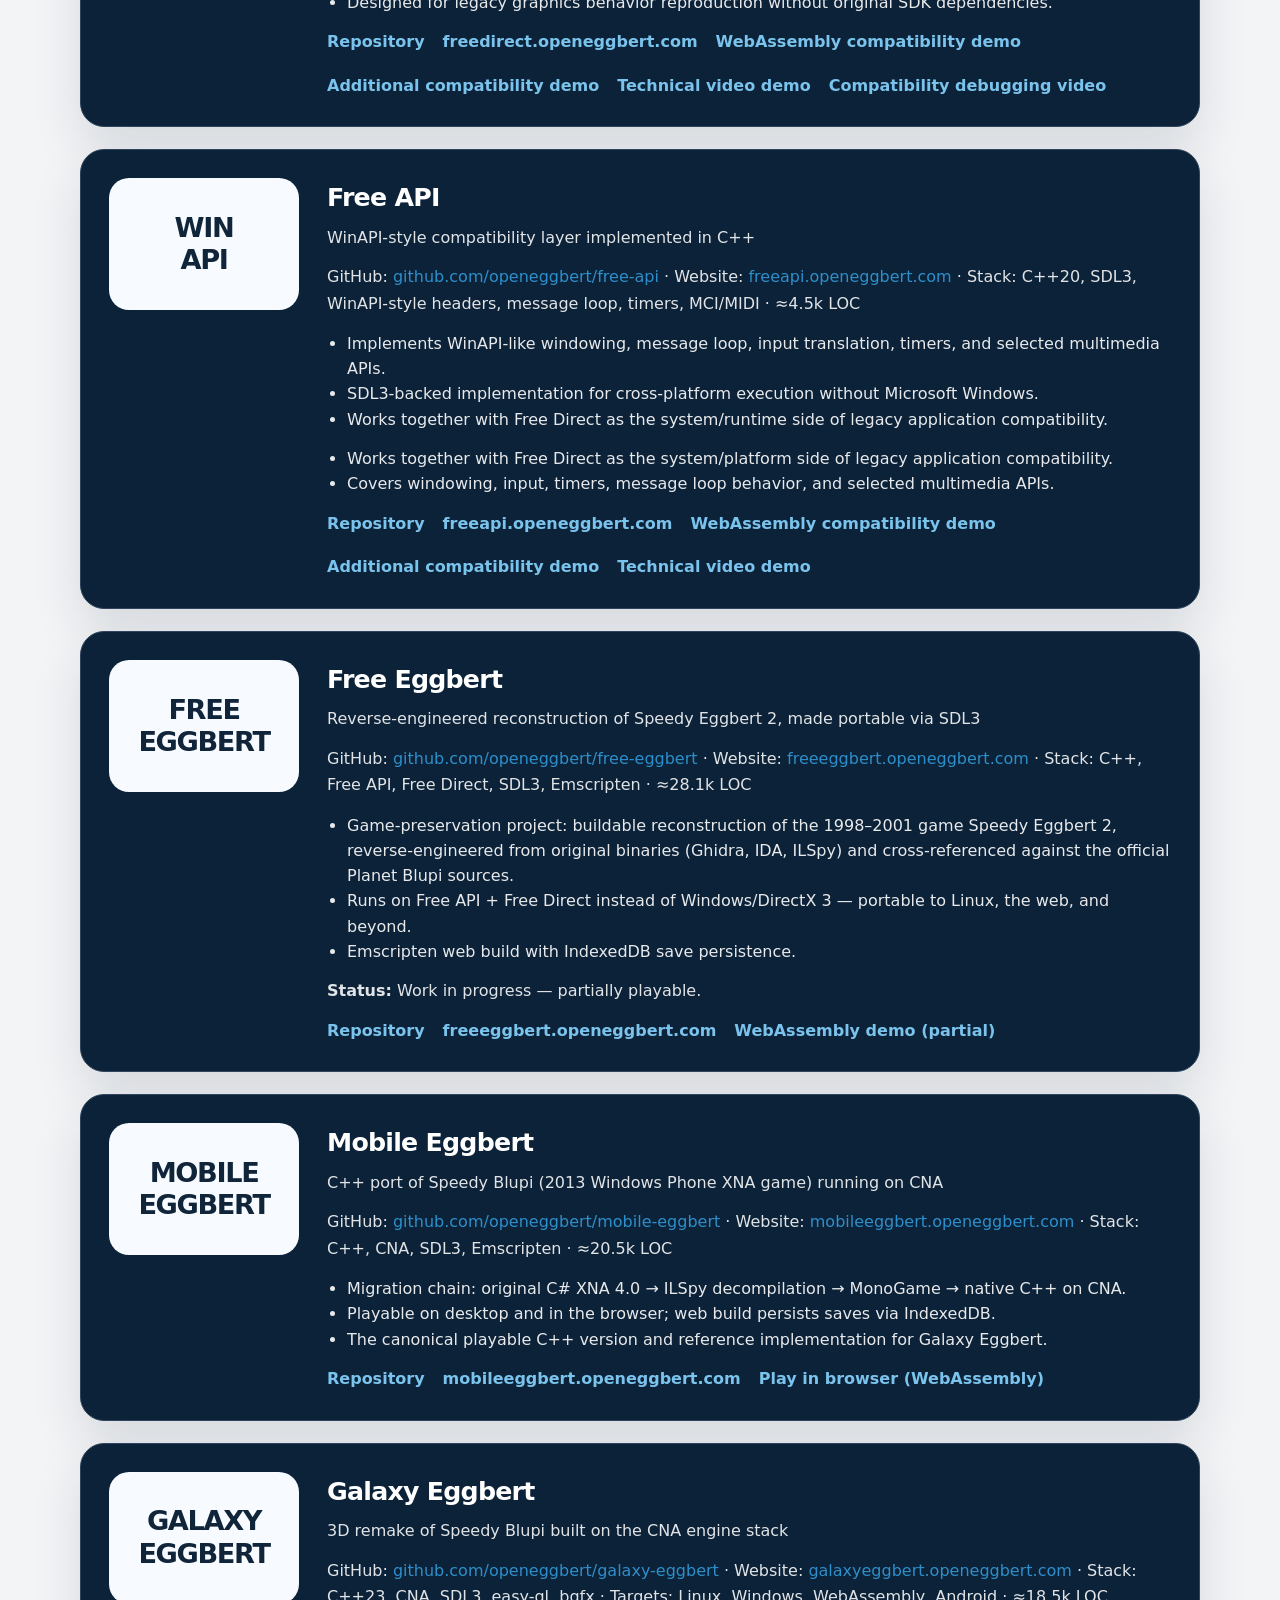
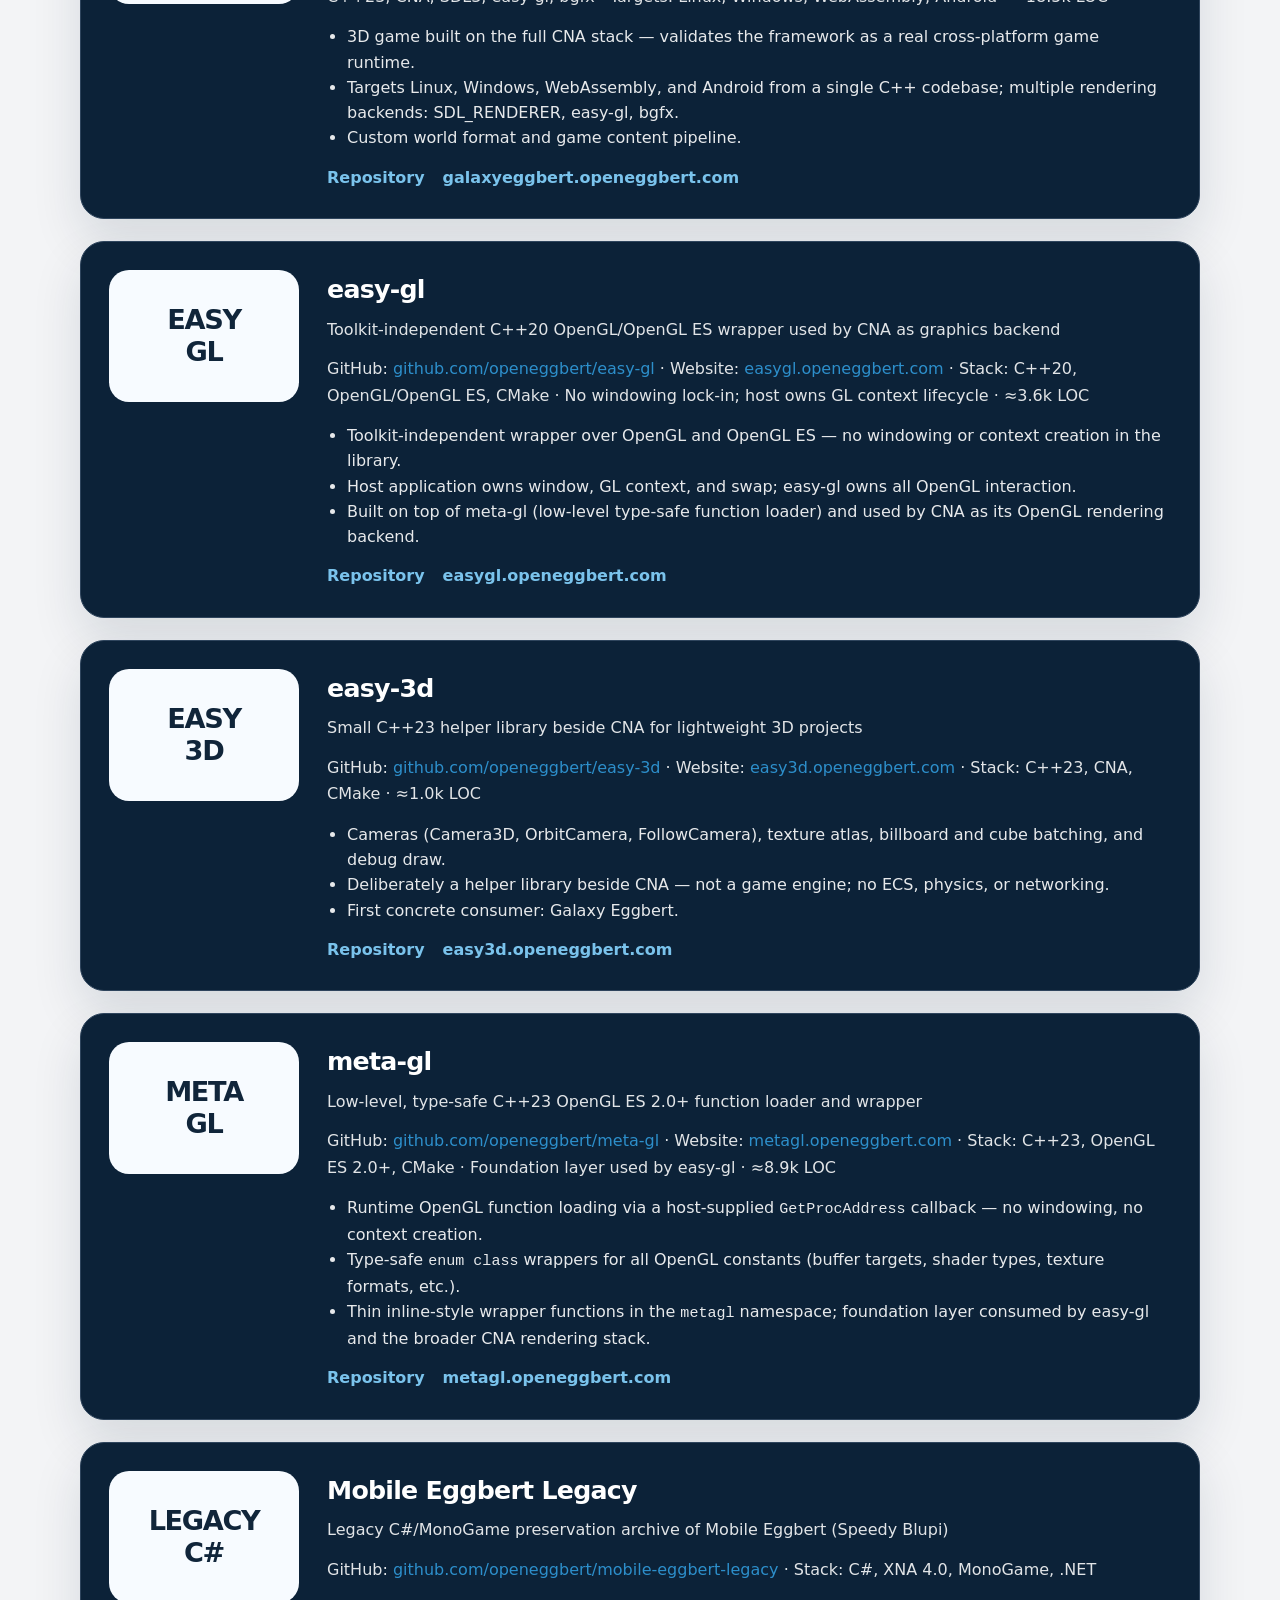
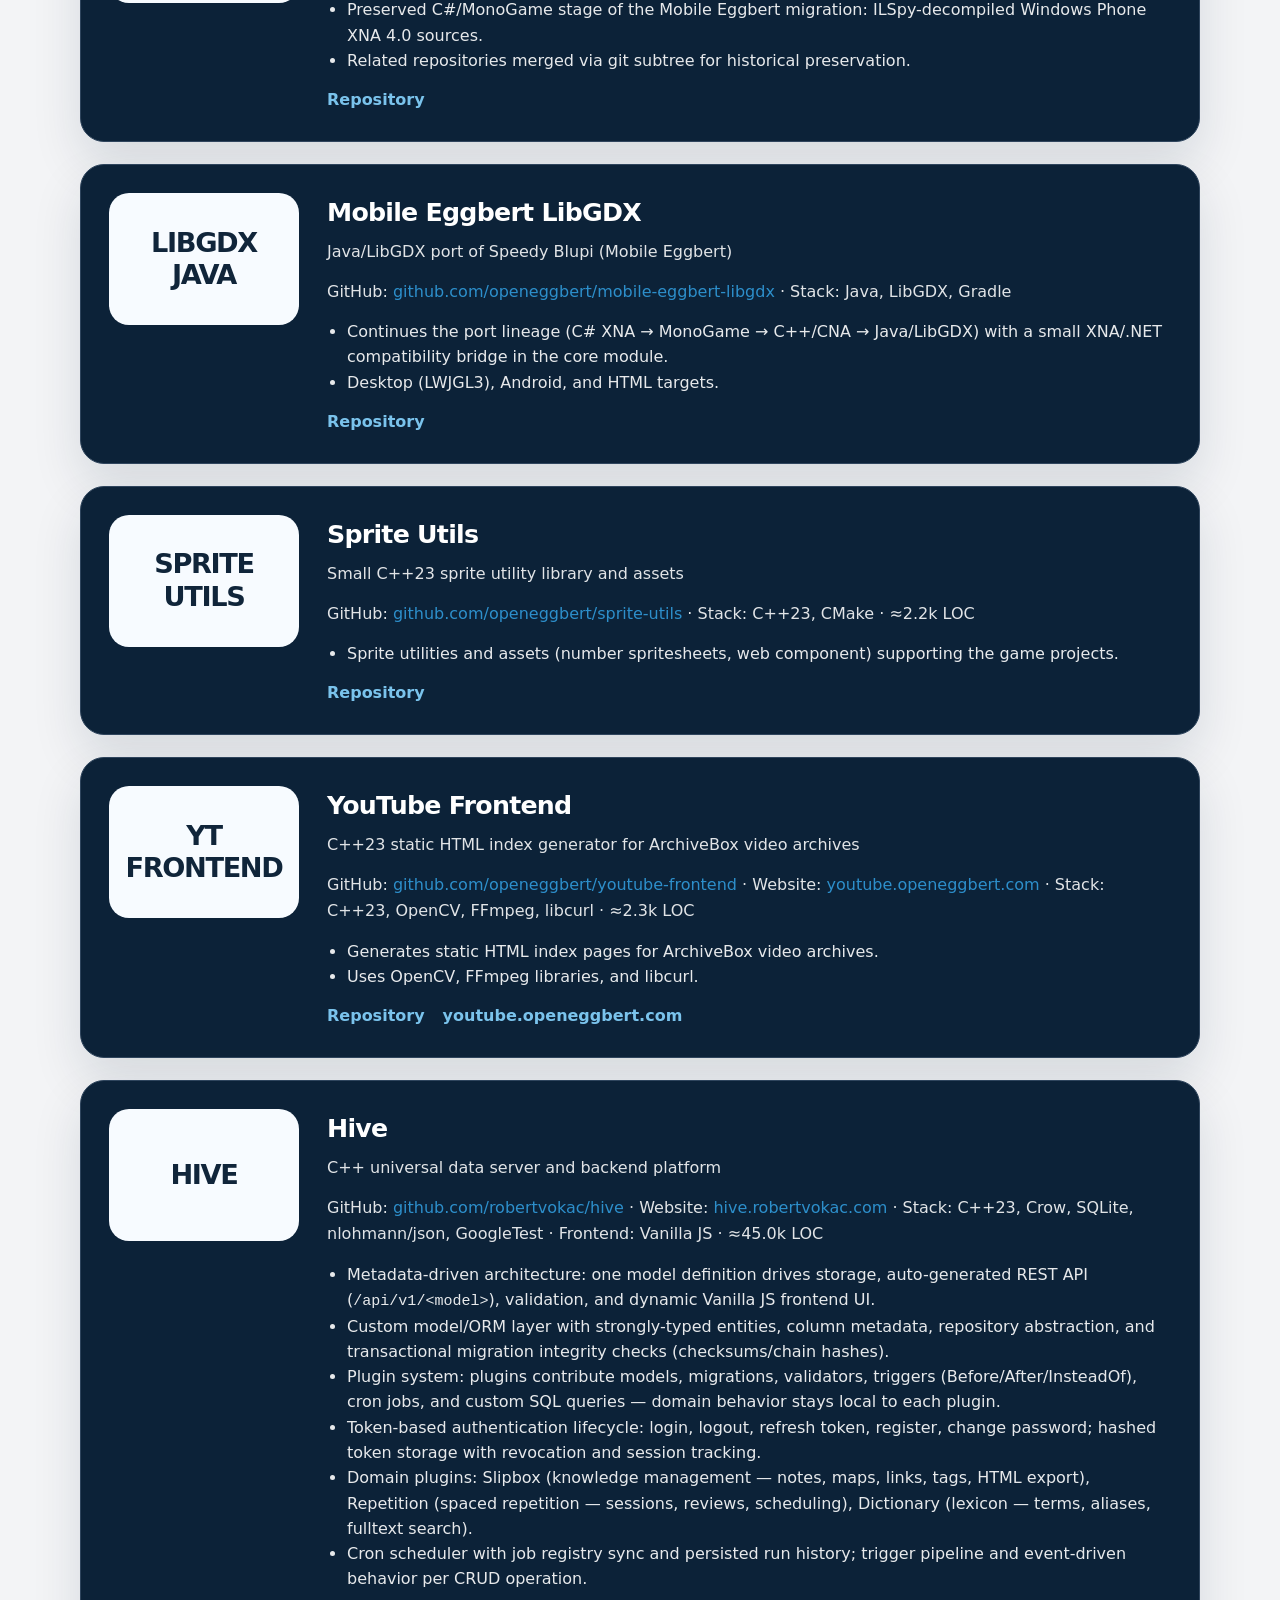
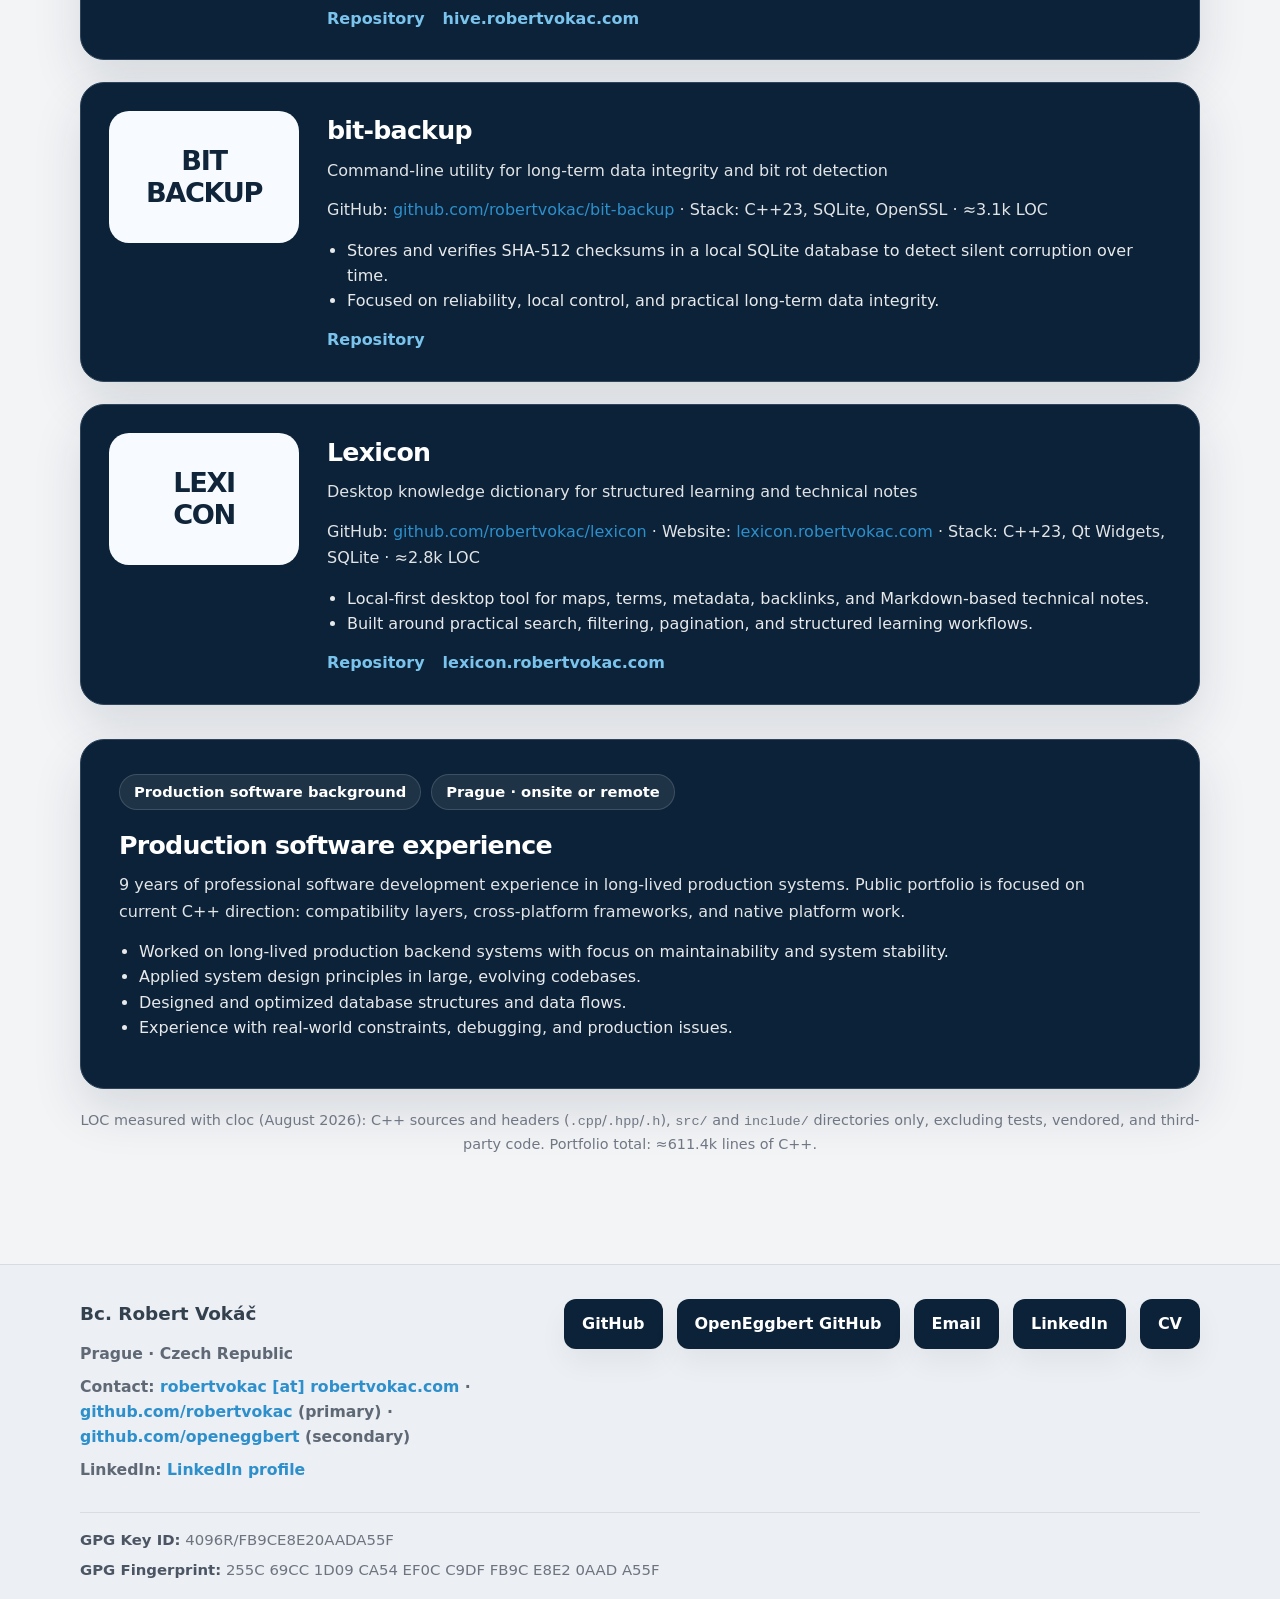
==== commit 2f24d49b: "Refresh LOC after CNA/Sharp Runtime modularization (all 20 project cards kept) Recount LOC: CNA and " ====
--- a/index.html
+++ b/index.html
@@ -931,7 +931,7 @@
 <div class="hero-panel">
 <div class="hero-kicker">Modern C++ · Cross-Platform Systems · Compatibility Layers</div>
 <h1>C++ software engineer building cross-platform systems and compatibility layers</h1>
-<p>I design and implement 3D tools, C++ frameworks, platform abstraction layers, and compatibility systems that reproduce legacy API behavior without original dependencies. My work includes the Mesh Craft 3D scene editor and XNA-style, DirectDraw-style, and WinAPI-style layers over SDL3, OpenGL, and related technologies — ≈478.6k lines of C++ in public repositories.</p>
+<p>I design and implement 3D tools, C++ frameworks, platform abstraction layers, and compatibility systems that reproduce legacy API behavior without original dependencies. My work includes the Mesh Craft 3D scene editor and XNA-style, DirectDraw-style, and WinAPI-style layers over SDL3, OpenGL, and related technologies — ≈611.4k lines of C++ in public repositories.</p>
 <div class="hero-highlights">
 <span>Modern C++20/23 systems development</span>
 <span>Windows · Linux · WebAssembly · Android</span>
@@ -1108,7 +1108,7 @@
 <div class="project-content">
 <h3>Mesh Craft</h3>
 <p class="project-role">3D scene editor and modeling application for the MC3 format</p>
-<p class="project-meta">GitHub: <a href="https://github.com/openeggbert/mesh-craft" rel="noreferrer" target="_blank">github.com/openeggbert/mesh-craft</a> · Website: <a href="https://meshcraft3d.com" rel="noreferrer" target="_blank">meshcraft3d.com</a> · <a href="https://meshcraft.openeggbert.com" rel="noreferrer" target="_blank">meshcraft.openeggbert.com</a> · Stack: C++23, CNA, sharp-runtime, Dear ImGui · Native <code>.mc3.xml</code> format compiled to glTF/GLB · ≈29.4k LOC</p>
+<p class="project-meta">GitHub: <a href="https://github.com/openeggbert/mesh-craft" rel="noreferrer" target="_blank">github.com/openeggbert/mesh-craft</a> · Website: <a href="https://meshcraft3d.com" rel="noreferrer" target="_blank">meshcraft3d.com</a> · <a href="https://meshcraft.openeggbert.com" rel="noreferrer" target="_blank">meshcraft.openeggbert.com</a> · Stack: C++23, CNA, sharp-runtime, Dear ImGui · Native <code>.mc3.xml</code> format compiled to glTF/GLB · ≈41.2k LOC</p>
 <ul>
 <li>3D modeler with primitive shapes (box, sphere, cylinder, cone, plane, torus, capsule, disk), CSG boolean operations (union, difference, intersection via Manifold), materials, PBR textures, and hierarchical groups.</li>
 <li>Animation support: position, rotation, scale, visibility, material color, and deform channels; reusable prefab/instance definitions, layers, tags, collision hints, fog and environment settings.</li>
@@ -1128,13 +1128,14 @@
 <div class="project-content">
 <h3>CNA</h3>
 <p class="project-role">Cross-platform C++ framework implementing an XNA-style API</p>
-<p class="project-meta">GitHub: <a href="https://github.com/openeggbert/cna" rel="noreferrer" target="_blank">github.com/openeggbert/cna</a> · Website: <a href="https://libcna.com" rel="noreferrer" target="_blank">libcna.com</a> · <a href="https://cna.openeggbert.com" rel="noreferrer" target="_blank">cna.openeggbert.com</a> · Stack: C++20, SDL3, CMake, OpenGL/easy-gl, Vulkan, bgfx, WebGPU, Direct3D 9/11/12, Windows/Linux/WebAssembly/Android · ≈181.2k LOC</p>
+<p class="project-meta">GitHub: <a href="https://github.com/openeggbert/cna" rel="noreferrer" target="_blank">github.com/openeggbert/cna</a> · Website: <a href="https://libcna.com" rel="noreferrer" target="_blank">libcna.com</a> · <a href="https://cna.openeggbert.com" rel="noreferrer" target="_blank">cna.openeggbert.com</a> · Stack: C++20, SDL3, CMake, OpenGL/easy-gl, Vulkan, bgfx, WebGPU, Direct3D 9/11/12, Windows/Linux/WebAssembly/Android · ≈292.2k LOC</p>
 <ul>
 <li>XNA-style API in native C++ under <code>Microsoft::Xna::Framework</code>.</li>
 <li>Custom multi-platform cross-platform framework with rendering, input, audio surfaces, resource lifecycle, and
                                 backend abstraction.
                             </li>
-<li>12 pluggable rendering backends: SDL_Renderer, OpenGL/easy-gl, Vulkan, bgfx, WebGPU, native Direct3D 9/11/12 (Wine/DXVK-verified), SDL_GPU (Vulkan-driven), HTML Canvas, ASCII, and DX3 (a DirectDraw-shaped backend fronting Free Direct).</li>
+<li>46 rendering backends spanning modern APIs (Vulkan, bgfx, WebGPU, native Direct3D 9/10/11/12, SDL_GPU, Metal, Diligent Engine, Sokol), the full legacy DirectX line (DirectX 1–9, Wine/DXVK-verified), desktop and mobile OpenGL/OpenGL ES/OpenVG, and specialty targets (HTML Canvas, SVG, GDI, Glide, headless).</li>
+<li>Restructured into 15 independently buildable modules plus a renderer layer of ~40 backends, each with its own CMake target.</li>
 </ul>
 
 <ul><li>Native C++/SDL3 implementation replacing XNA / MonoGame dependencies.</li><li>Used to port a real C# / XNA application to C++.</li><li>Same C++ codebase builds for desktop, WebAssembly, and Android targets.</li></ul>
@@ -1182,7 +1183,7 @@
 <h3>Sharp Runtime</h3>
 <p class="project-role">C++ reimplementation of a broad C#/.NET runtime subset — <code>System::*</code> API in native C++</p>
 <p class="project-meta">GitHub: <a href="https://github.com/openeggbert/sharp-runtime" rel="noreferrer" target="_blank">github.com/openeggbert/sharp-runtime</a> · Website: <a href="https://sharpruntime.openeggbert.com" rel="noreferrer" target="_blank">sharpruntime.openeggbert.com</a>
-                            · Stack: C++20/23, CMake · Broad .NET coverage: System::* namespaces, events, delegates, exceptions, collections · ≈70.7k LOC</p>
+                            · Stack: C++20/23, CMake · Broad .NET coverage: System::* namespaces, events, delegates, exceptions, collections · ≈78.9k LOC</p>
 <ul>
 <li>Implements a broad subset of .NET/C# types under <code>System::*</code> namespaces in idiomatic, modern C++ — familiar API design for C# developers.</li>
 <li>Covers exceptions, events, delegates, collections, and other system-level building blocks; tracks implementation status per class (Todo / Stub / Partial / Implemented / Verified).</li>
@@ -1301,7 +1302,7 @@
 <h3>Galaxy Eggbert</h3>
 <p class="project-role">3D remake of Speedy Blupi built on the CNA engine stack</p>
 <p class="project-meta">GitHub: <a href="https://github.com/openeggbert/galaxy-eggbert" rel="noreferrer" target="_blank">github.com/openeggbert/galaxy-eggbert</a> · Website: <a href="https://galaxyeggbert.openeggbert.com" rel="noreferrer" target="_blank">galaxyeggbert.openeggbert.com</a>
-                            · Stack: C++23, CNA, SDL3, easy-gl, bgfx · Targets: Linux, Windows, WebAssembly, Android · ≈17.3k LOC</p>
+                            · Stack: C++23, CNA, SDL3, easy-gl, bgfx · Targets: Linux, Windows, WebAssembly, Android · ≈18.5k LOC</p>
 <ul>
 <li>3D game built on the full CNA stack — validates the framework as a real cross-platform game runtime.</li>
 <li>Targets Linux, Windows, WebAssembly, and Android from a single C++ codebase; multiple rendering backends: SDL_RENDERER, easy-gl, bgfx.</li>
@@ -1348,7 +1349,7 @@
 <h3>meta-gl</h3>
 <p class="project-role">Low-level, type-safe C++23 OpenGL ES 2.0+ function loader and wrapper</p>
 <p class="project-meta">GitHub: <a href="https://github.com/openeggbert/meta-gl" rel="noreferrer" target="_blank">github.com/openeggbert/meta-gl</a> · Website: <a href="https://metagl.openeggbert.com" rel="noreferrer" target="_blank">metagl.openeggbert.com</a> · Stack:
-                            C++23, OpenGL ES 2.0+, CMake · Foundation layer used by easy-gl · ≈8.3k LOC</p>
+                            C++23, OpenGL ES 2.0+, CMake · Foundation layer used by easy-gl · ≈8.9k LOC</p>
 <ul>
 <li>Runtime OpenGL function loading via a host-supplied <code>GetProcAddress</code> callback — no windowing, no context creation.</li>
 <li>Type-safe <code>enum class</code> wrappers for all OpenGL constants (buffer targets, shader types, texture formats, etc.).</li>
@@ -1485,7 +1486,7 @@
 </div>
 </article>
 </div>
-<p style="margin-top:20px;color:#707784;font-size:0.9rem;text-align:center;">LOC measured with cloc (July 2026): C++ sources and headers (<code>.cpp</code>/<code>.hpp</code>/<code>.h</code>), <code>src/</code> and <code>include/</code> directories only, excluding tests, vendored, and third-party code. Portfolio total: ≈478.6k lines of C++.</p>
+<p style="margin-top:20px;color:#707784;font-size:0.9rem;text-align:center;">LOC measured with cloc (August 2026): C++ sources and headers (<code>.cpp</code>/<code>.hpp</code>/<code>.h</code>), <code>src/</code> and <code>include/</code> directories only, excluding tests, vendored, and third-party code. Portfolio total: ≈611.4k lines of C++.</p>
 </div>
 </section>
 </main>
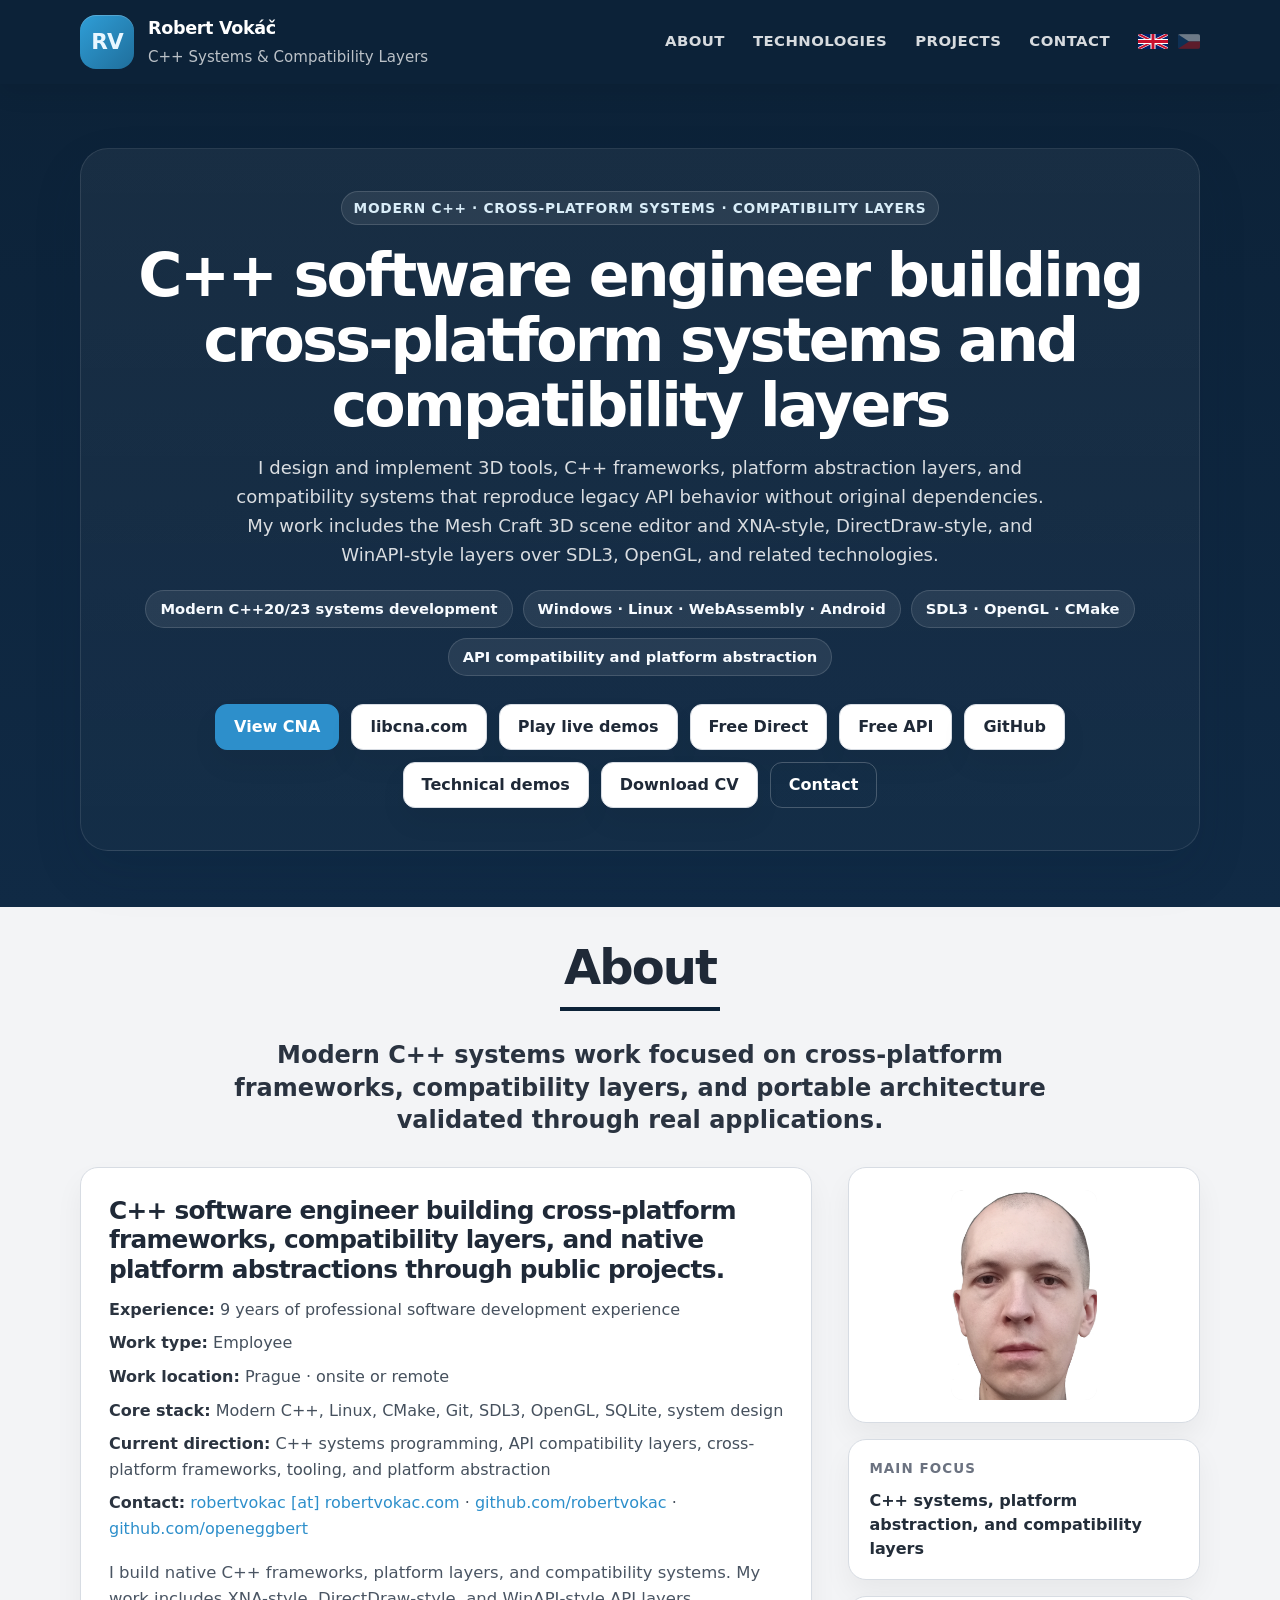
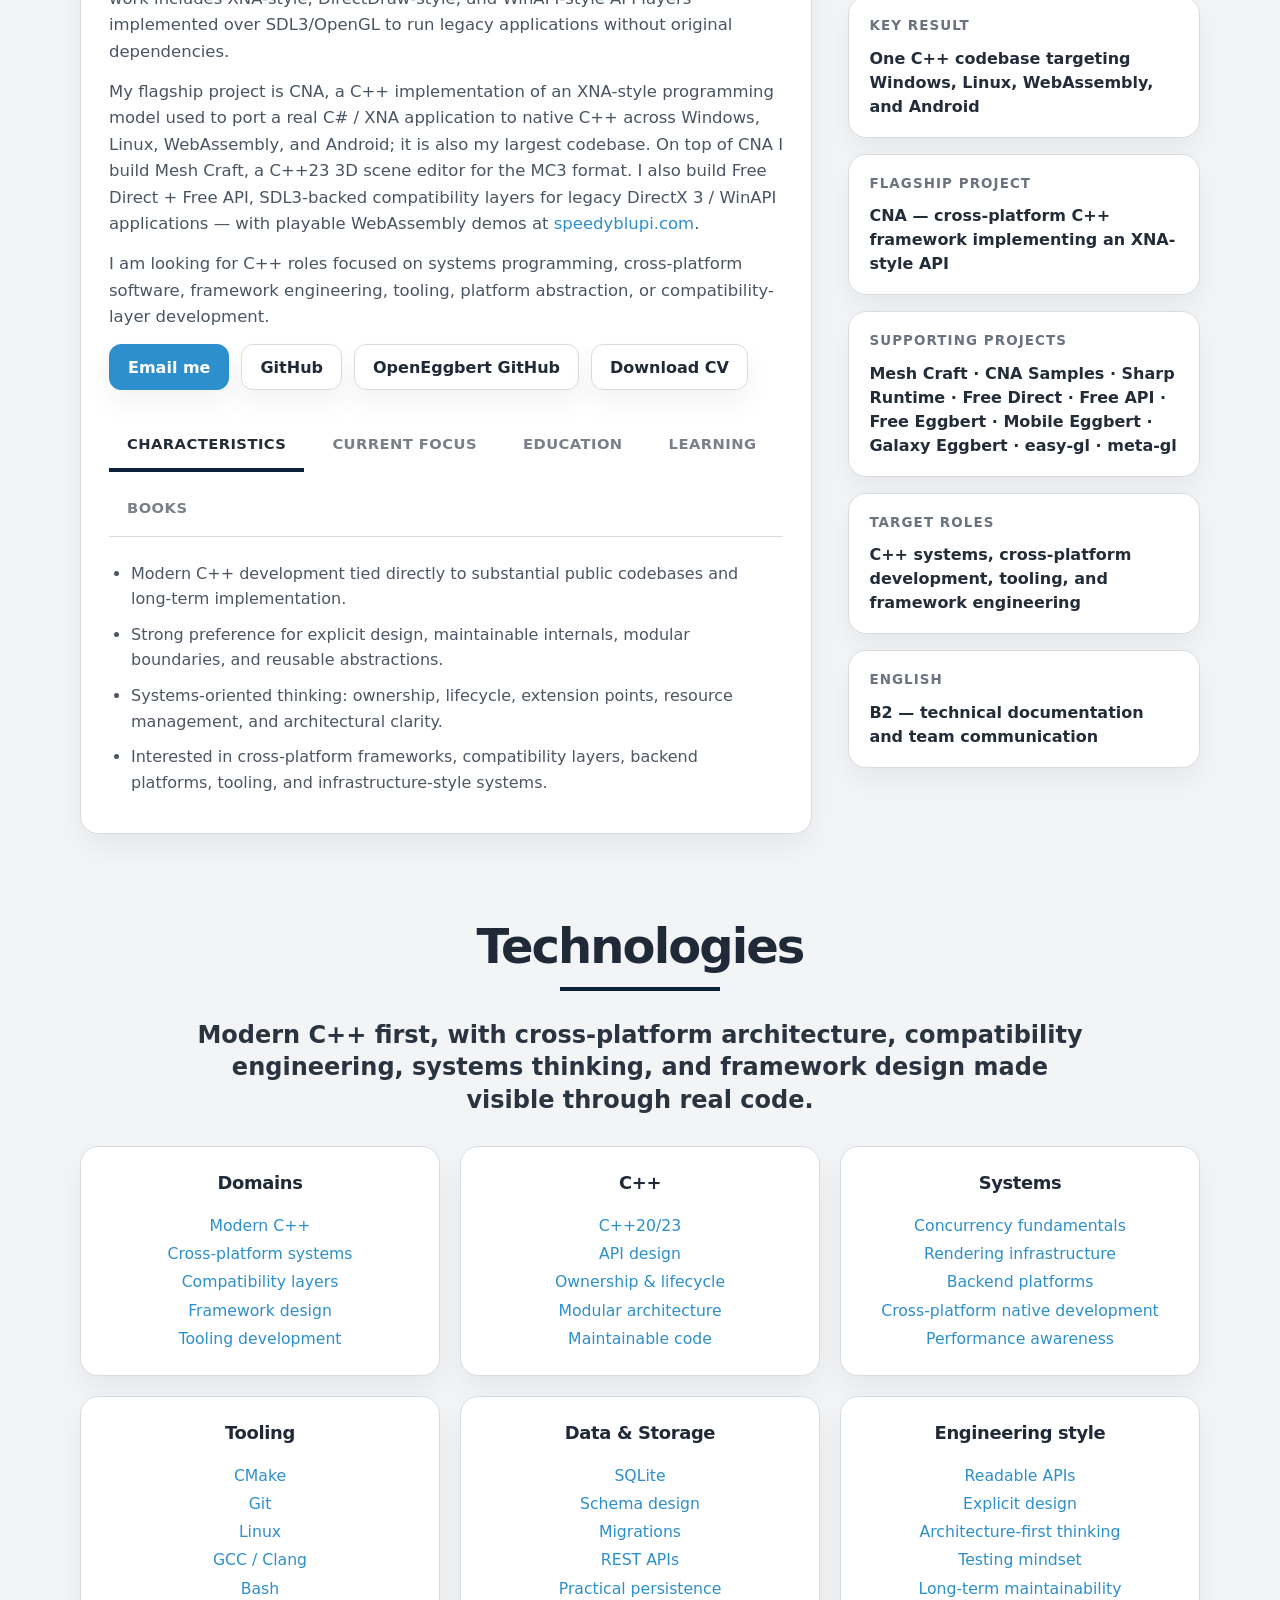
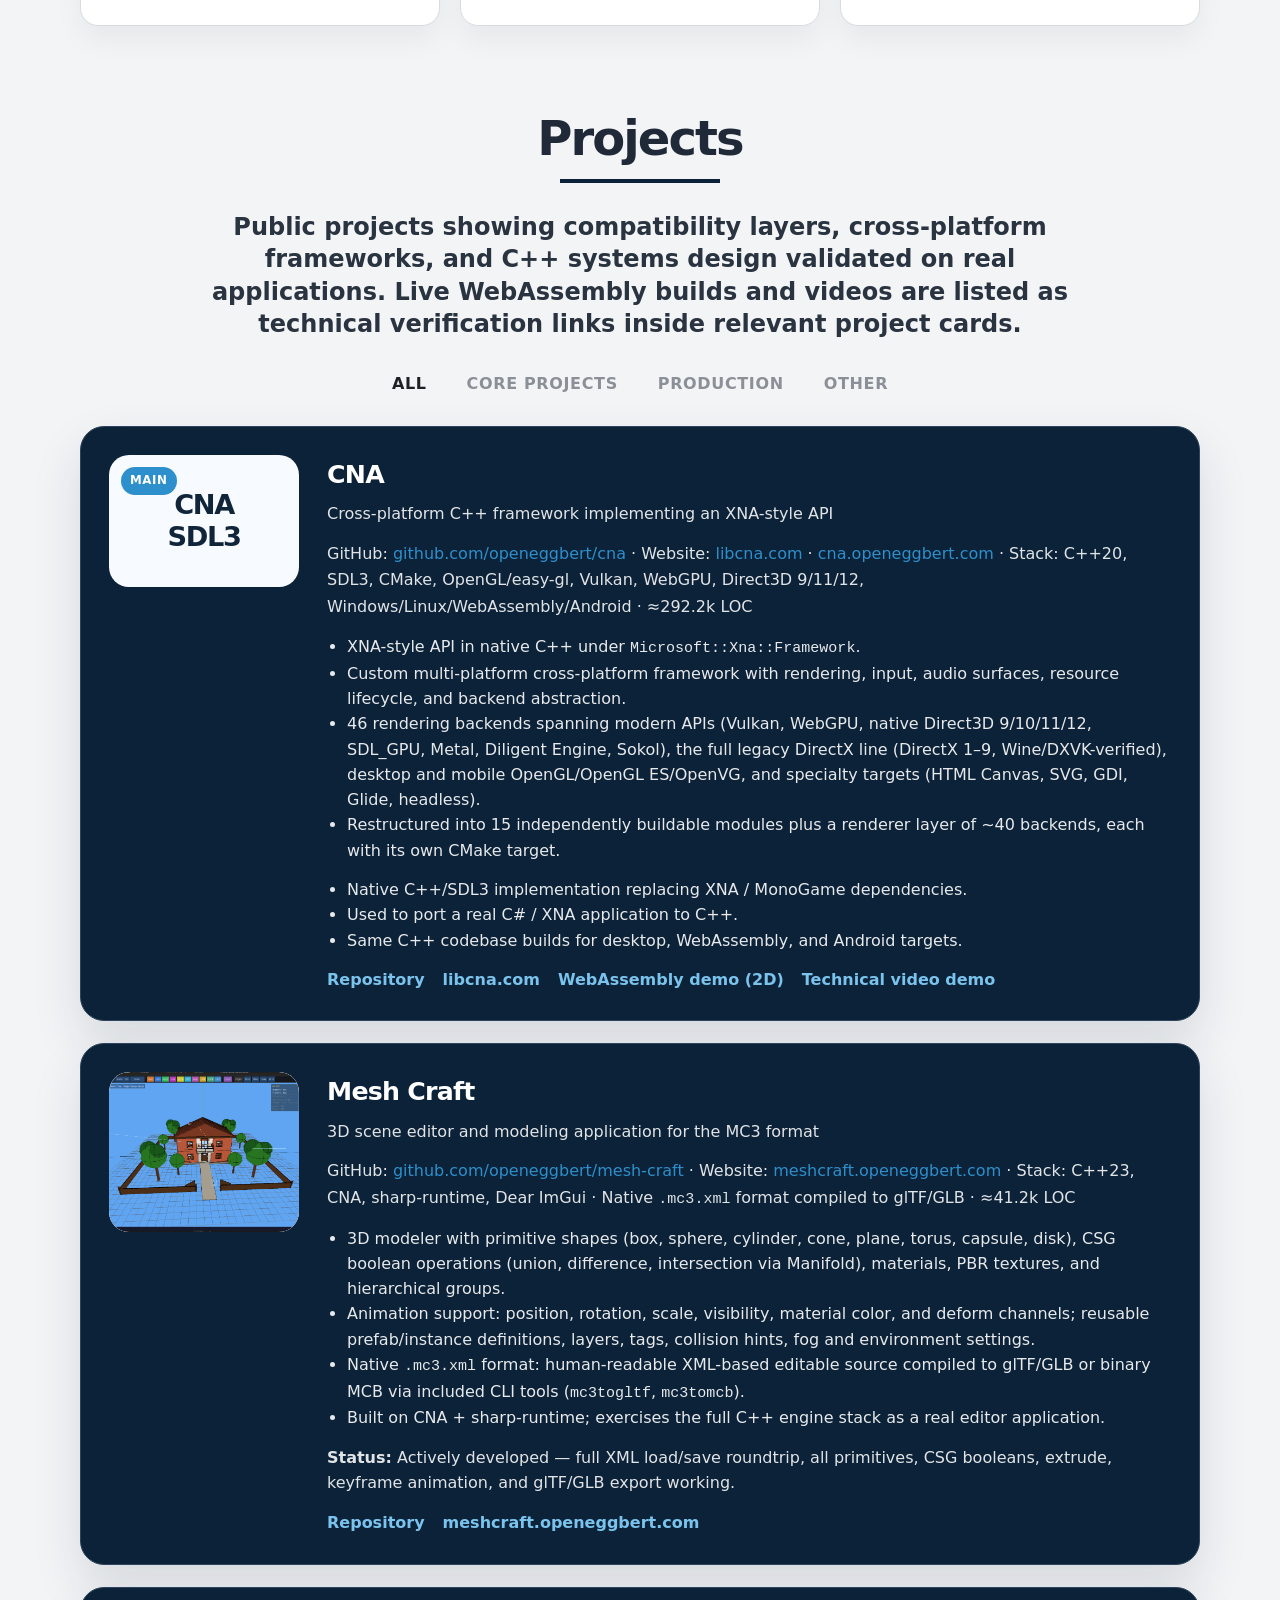
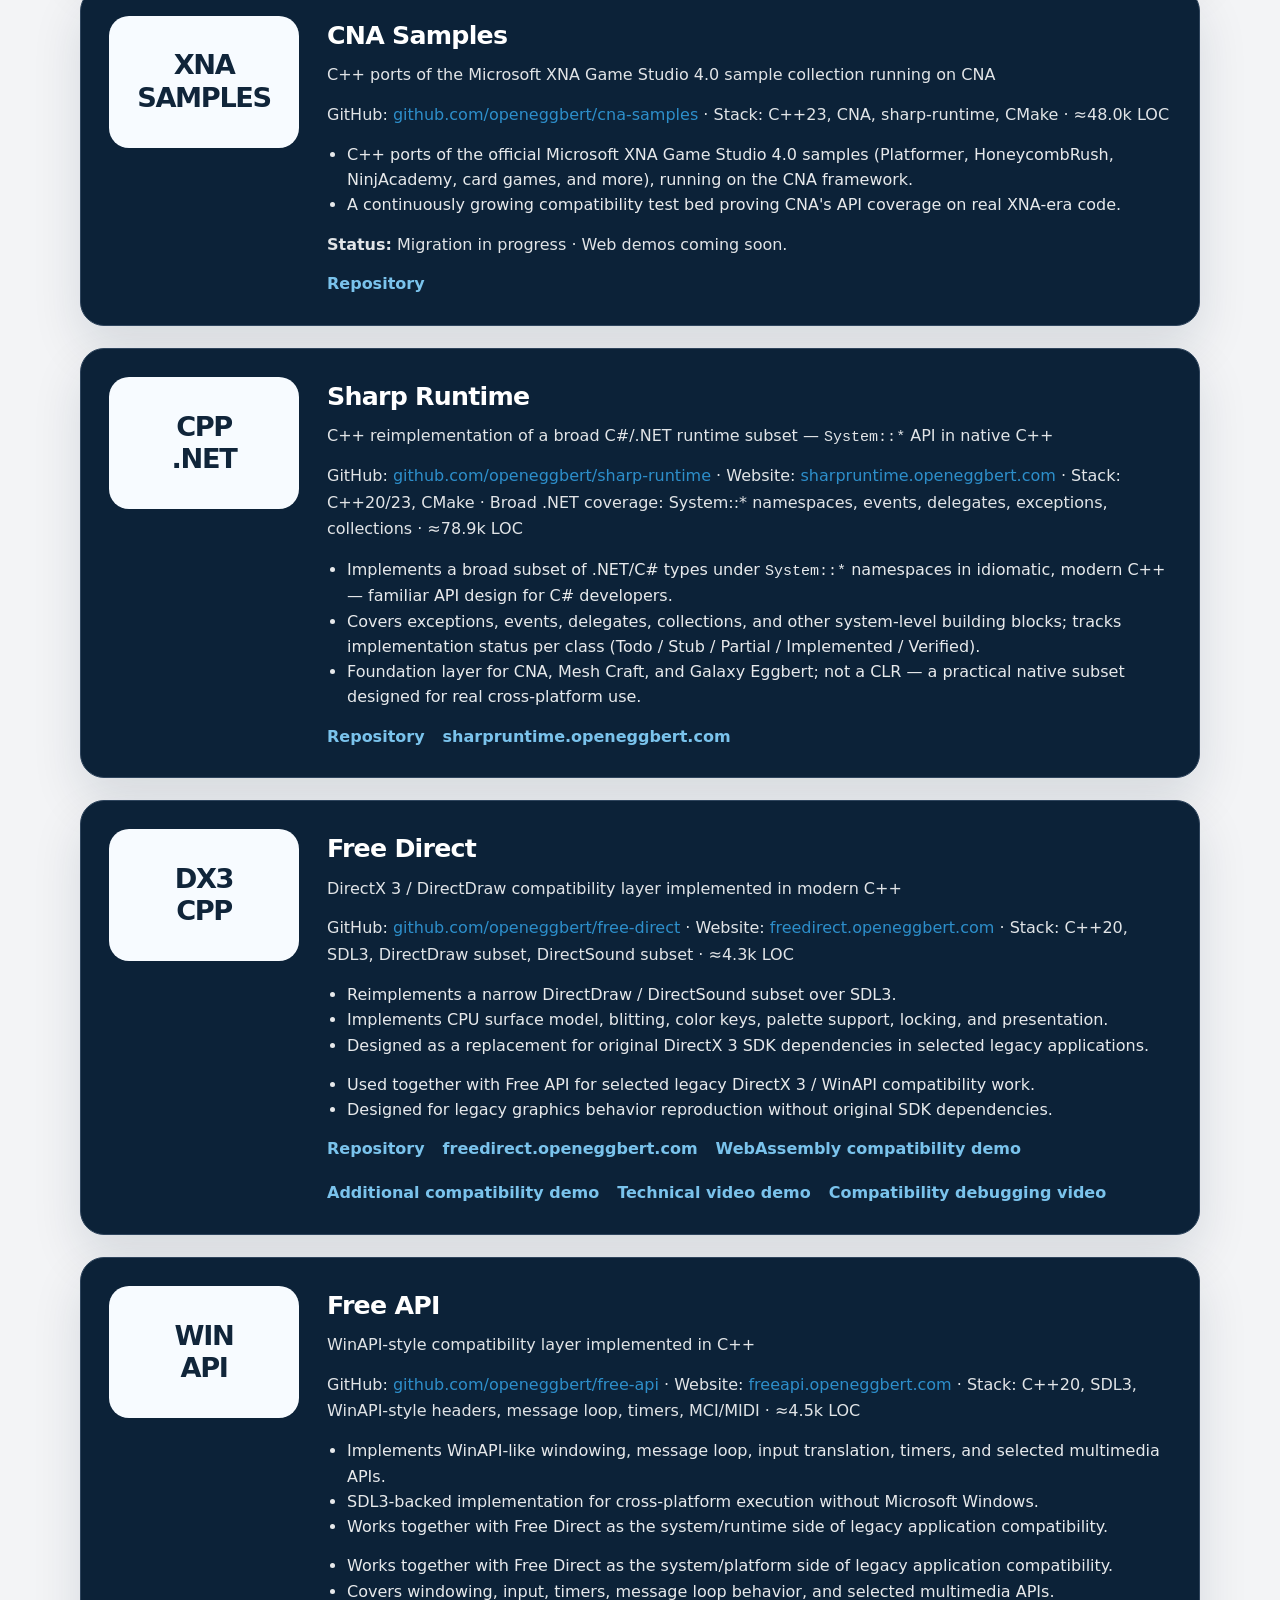
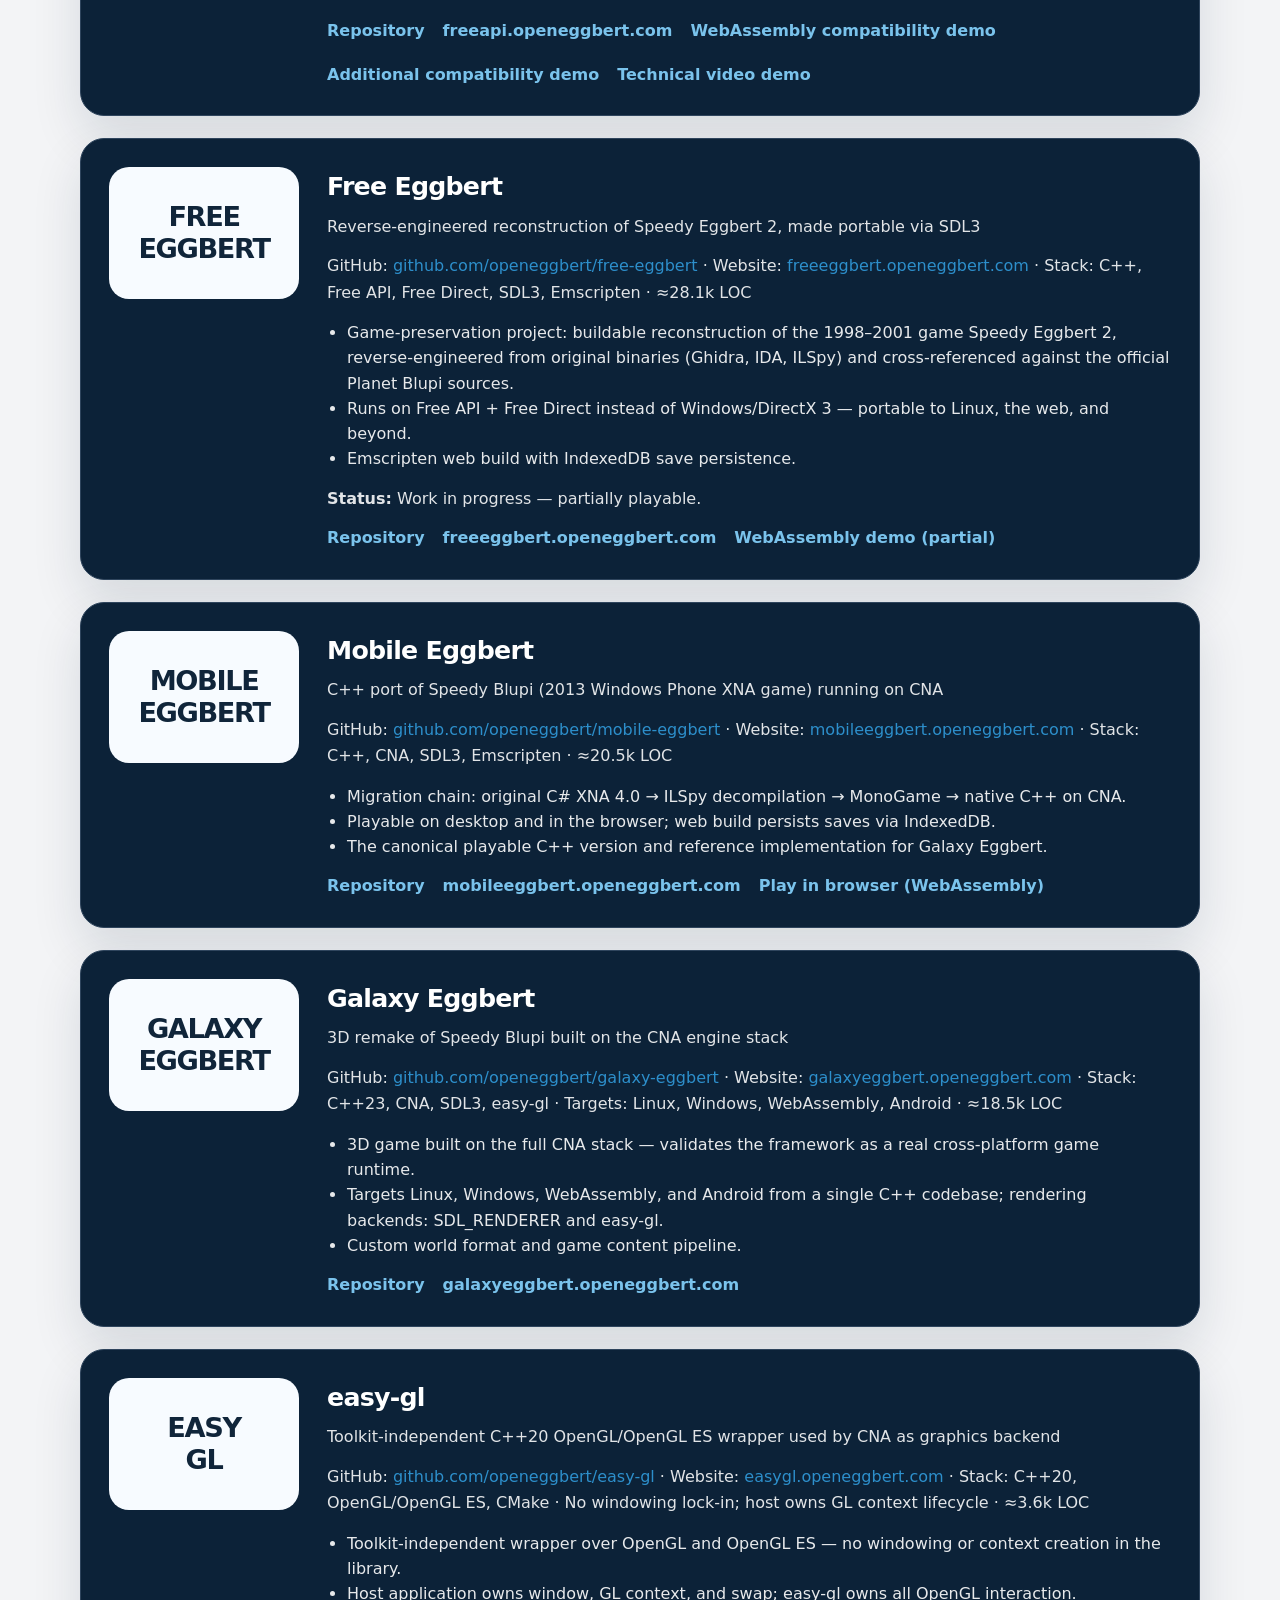
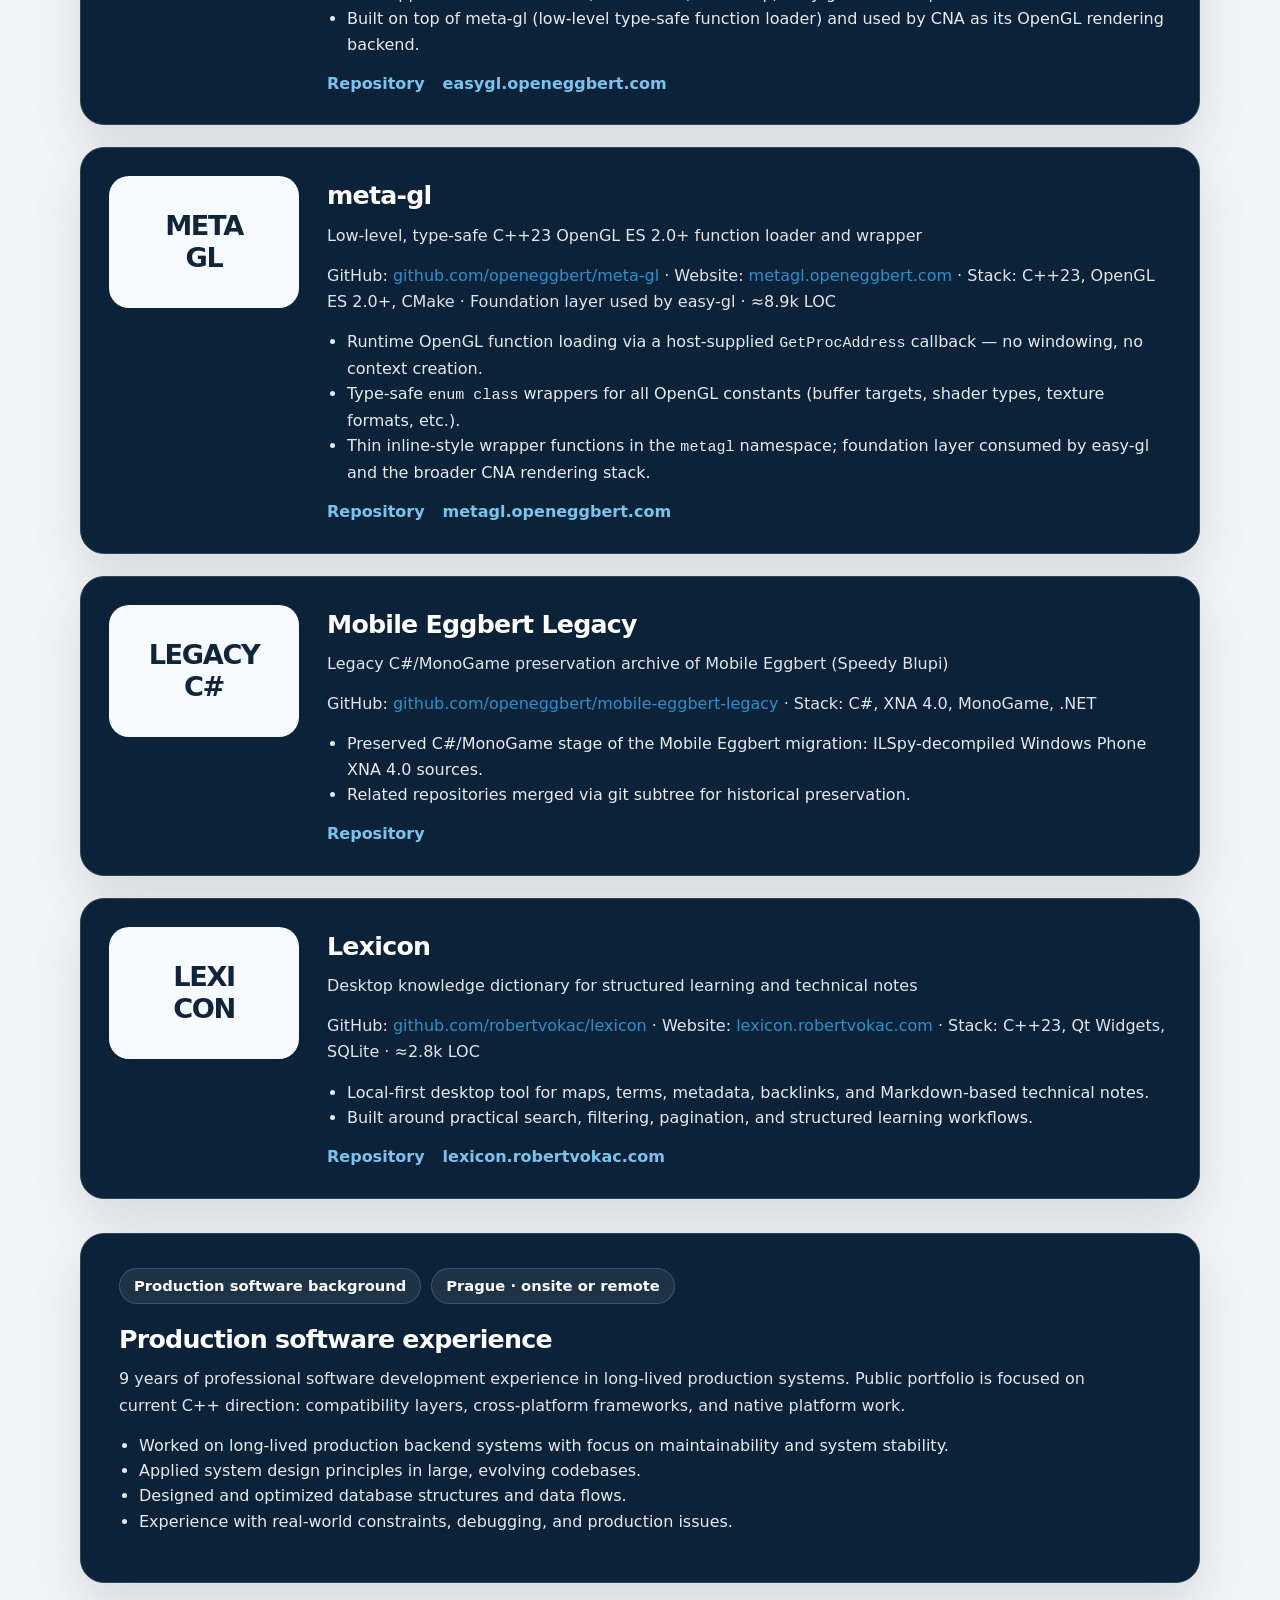
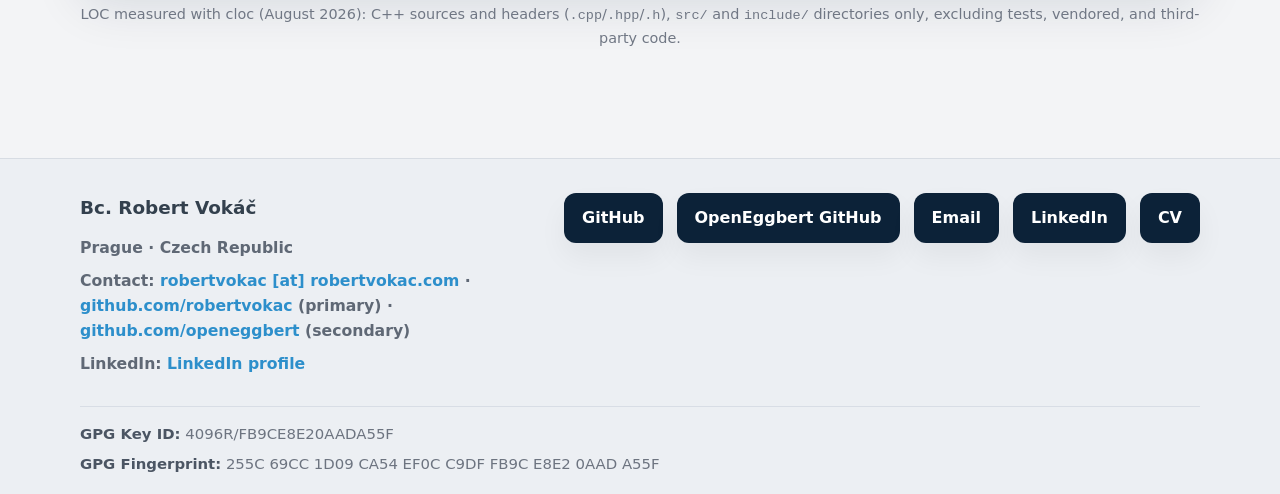
==== commit 4f5548ec: "Make CNA the flagship, drop 7 projects, bgfx and meshcraft3d.com; refresh PDFs Mark CNA as the flags" ====
--- a/index.html
+++ b/index.html
@@ -931,17 +931,16 @@
 <div class="hero-panel">
 <div class="hero-kicker">Modern C++ · Cross-Platform Systems · Compatibility Layers</div>
 <h1>C++ software engineer building cross-platform systems and compatibility layers</h1>
-<p>I design and implement 3D tools, C++ frameworks, platform abstraction layers, and compatibility systems that reproduce legacy API behavior without original dependencies. My work includes the Mesh Craft 3D scene editor and XNA-style, DirectDraw-style, and WinAPI-style layers over SDL3, OpenGL, and related technologies — ≈611.4k lines of C++ in public repositories.</p>
+<p>I design and implement 3D tools, C++ frameworks, platform abstraction layers, and compatibility systems that reproduce legacy API behavior without original dependencies. My work includes the Mesh Craft 3D scene editor and XNA-style, DirectDraw-style, and WinAPI-style layers over SDL3, OpenGL, and related technologies.</p>
 <div class="hero-highlights">
 <span>Modern C++20/23 systems development</span>
 <span>Windows · Linux · WebAssembly · Android</span>
-<span>SDL3 · OpenGL · bgfx · CMake</span>
+<span>SDL3 · OpenGL · CMake</span>
 <span>API compatibility and platform abstraction</span>
 </div>
 
 <div class="cta-row"><a class="btn primary" href="https://github.com/openeggbert/cna" rel="noreferrer" target="_blank">View CNA</a>
 <a class="btn" href="https://libcna.com" rel="noreferrer" target="_blank">libcna.com</a>
-<a class="btn" href="https://meshcraft3d.com" rel="noreferrer" target="_blank">meshcraft3d.com</a>
 <a class="btn" href="https://speedyblupi.com" rel="noreferrer" target="_blank">Play live demos</a>
 <a class="btn" href="https://github.com/openeggbert/free-direct" rel="noreferrer" target="_blank">Free Direct</a>
 <a class="btn" href="https://github.com/openeggbert/free-api" rel="noreferrer" target="_blank">Free API</a>
@@ -974,7 +973,7 @@
 </div>
 </div>
 <p>I build native C++ frameworks, platform layers, and compatibility systems. My work includes XNA-style, DirectDraw-style, and WinAPI-style API layers implemented over SDL3/OpenGL to run legacy applications without original dependencies.</p>
-<p>My flagship project is Mesh Craft, a C++23 3D scene editor for the MC3 format. My largest codebase is CNA, a C++ implementation of an XNA-style programming model used to port a real C# / XNA application to native C++ across Windows, Linux, WebAssembly, and Android. I also build Free Direct + Free API, SDL3-backed compatibility layers for legacy DirectX 3 / WinAPI applications — with playable WebAssembly demos at <a href="https://speedyblupi.com" rel="noreferrer" target="_blank">speedyblupi.com</a>.</p>
+<p>My flagship project is CNA, a C++ implementation of an XNA-style programming model used to port a real C# / XNA application to native C++ across Windows, Linux, WebAssembly, and Android; it is also my largest codebase. On top of CNA I build Mesh Craft, a C++23 3D scene editor for the MC3 format. I also build Free Direct + Free API, SDL3-backed compatibility layers for legacy DirectX 3 / WinAPI applications — with playable WebAssembly demos at <a href="https://speedyblupi.com" rel="noreferrer" target="_blank">speedyblupi.com</a>.</p>
 <p>I am looking for C++ roles focused on systems programming, cross-platform software, framework engineering, tooling, platform abstraction, or compatibility-layer development.</p>
 <div class="cta-row">
 <a class="btn primary" href="mailto:robertvokac@robertvokac.com">Email me</a>
@@ -1001,12 +1000,11 @@
 </div>
 <div class="tab-panel" id="current-focus">
 <ul class="bullets">
-<li>Developing <a href="https://github.com/openeggbert/mesh-craft" rel="noreferrer" target="_blank">Mesh Craft</a> (<a href="https://meshcraft3d.com" rel="noreferrer" target="_blank">meshcraft3d.com</a>), a C++23 3D scene editor for the MC3 format.</li>
 <li>Developing <a href="https://github.com/openeggbert/cna" rel="noreferrer" target="_blank">CNA</a> as a cross-platform C++ framework implementing an XNA-style programming model for Windows, Linux, WebAssembly, and Android — with <a href="https://github.com/openeggbert/cna-samples" rel="noreferrer" target="_blank">CNA Samples</a> porting the official XNA sample collection.</li>
+<li>Developing <a href="https://github.com/openeggbert/mesh-craft" rel="noreferrer" target="_blank">Mesh Craft</a>, a C++23 3D scene editor for the MC3 format.</li>
 <li>Developing <a href="https://github.com/openeggbert/free-direct" rel="noreferrer" target="_blank">Free Direct</a> and <a href="https://github.com/openeggbert/free-api" rel="noreferrer" target="_blank">Free API</a> as SDL3-backed compatibility layers for legacy DirectX 3 / WinAPI applications, powering <a href="https://github.com/openeggbert/free-eggbert" rel="noreferrer" target="_blank">Free Eggbert</a> and the demos at <a href="https://speedyblupi.com" rel="noreferrer" target="_blank">speedyblupi.com</a>.</li>
-<li>Supporting framework work with <a href="https://github.com/openeggbert/easy-gl" rel="noreferrer" target="_blank">easy-gl</a>, <a href="https://github.com/openeggbert/meta-gl" rel="noreferrer" target="_blank">meta-gl</a>, <a href="https://github.com/openeggbert/easy-3d" rel="noreferrer" target="_blank">easy-3d</a>, and <a href="https://github.com/openeggbert/sharp-runtime" rel="noreferrer" target="_blank">sharp-runtime</a> (broad C#/.NET subset in native C++).</li>
+<li>Supporting framework work with <a href="https://github.com/openeggbert/easy-gl" rel="noreferrer" target="_blank">easy-gl</a>, <a href="https://github.com/openeggbert/meta-gl" rel="noreferrer" target="_blank">meta-gl</a>, and <a href="https://github.com/openeggbert/sharp-runtime" rel="noreferrer" target="_blank">sharp-runtime</a> (broad C#/.NET subset in native C++).</li>
 <li>Building <a href="https://github.com/openeggbert/mobile-eggbert" rel="noreferrer" target="_blank">Mobile Eggbert</a> and <a href="https://github.com/openeggbert/galaxy-eggbert" rel="noreferrer" target="_blank">Galaxy Eggbert</a> as real games validating the CNA stack.</li>
-<li>Developing <a href="https://github.com/robertvokac/hive" rel="noreferrer" target="_blank">Hive</a> (<a href="https://hive.robertvokac.com" rel="noreferrer" target="_blank">hive.robertvokac.com</a>), a modular C++23 metadata-driven data server.</li>
 </ul>
 </div>
 <div class="tab-panel" id="education">
@@ -1058,9 +1056,9 @@
 <div class="side-card card"><h4>Key result</h4>
 <p>One C++ codebase targeting Windows, Linux, WebAssembly, and Android</p></div>
 <div class="side-card card"><h4>Flagship project</h4>
-<p>Mesh Craft — 3D scene editor for the MC3 format</p></div>
+<p>CNA — cross-platform C++ framework implementing an XNA-style API</p></div>
 <div class="side-card card"><h4>Supporting projects</h4>
-<p>CNA · CNA Samples · Sharp Runtime · Free Direct · Free API · Free Eggbert · Mobile Eggbert · Galaxy Eggbert · easy-gl · easy-3d · meta-gl · Hive</p></div>
+<p>Mesh Craft · CNA Samples · Sharp Runtime · Free Direct · Free API · Free Eggbert · Mobile Eggbert · Galaxy Eggbert · easy-gl · meta-gl</p></div>
 <div class="side-card card"><h4>Target roles</h4>
 <p>C++ systems, cross-platform development, tooling, and framework engineering</p></div>
 <div class="side-card card"><h4>English</h4>
@@ -1104,11 +1102,36 @@
 </div>
 <div class="project-list">
 <article class="project-card" data-category="core">
+<div class="project-media"><span class="project-badge">Main</span>CNA<br/>SDL3</div>
+<div class="project-content">
+<h3>CNA</h3>
+<p class="project-role">Cross-platform C++ framework implementing an XNA-style API</p>
+<p class="project-meta">GitHub: <a href="https://github.com/openeggbert/cna" rel="noreferrer" target="_blank">github.com/openeggbert/cna</a> · Website: <a href="https://libcna.com" rel="noreferrer" target="_blank">libcna.com</a> · <a href="https://cna.openeggbert.com" rel="noreferrer" target="_blank">cna.openeggbert.com</a> · Stack: C++20, SDL3, CMake, OpenGL/easy-gl, Vulkan, WebGPU, Direct3D 9/11/12, Windows/Linux/WebAssembly/Android · ≈292.2k LOC</p>
+<ul>
+<li>XNA-style API in native C++ under <code>Microsoft::Xna::Framework</code>.</li>
+<li>Custom multi-platform cross-platform framework with rendering, input, audio surfaces, resource lifecycle, and
+                                backend abstraction.
+                            </li>
+<li>46 rendering backends spanning modern APIs (Vulkan, WebGPU, native Direct3D 9/10/11/12, SDL_GPU, Metal, Diligent Engine, Sokol), the full legacy DirectX line (DirectX 1–9, Wine/DXVK-verified), desktop and mobile OpenGL/OpenGL ES/OpenVG, and specialty targets (HTML Canvas, SVG, GDI, Glide, headless).</li>
+<li>Restructured into 15 independently buildable modules plus a renderer layer of ~40 backends, each with its own CMake target.</li>
+</ul>
+
+<ul><li>Native C++/SDL3 implementation replacing XNA / MonoGame dependencies.</li><li>Used to port a real C# / XNA application to C++.</li><li>Same C++ codebase builds for desktop, WebAssembly, and Android targets.</li></ul>
+
+<div class="project-actions">
+<a href="https://github.com/openeggbert/cna" rel="noreferrer" target="_blank">Repository</a>
+<a href="https://libcna.com" rel="noreferrer" target="_blank">libcna.com</a>
+<a href="https://speedyblupi.com/SpeedyBlupi2013/" rel="noreferrer" target="_blank">WebAssembly demo (2D)</a>
+<a href="https://www.youtube.com/watch?v=TScL1L-dbHE" rel="noreferrer" target="_blank">Technical video demo</a>
+</div>
+</div>
+</article>
+<article class="project-card" data-category="core">
 <div class="project-media" style="overflow:hidden;padding:0;height:160px;"><span class="project-badge">Editor</span><img src="mesh_craft_screenshot.png" alt="Mesh Craft screenshot" style="position:absolute;inset:0;width:100%;height:100%;object-fit:cover;border-radius:20px;"></div>
 <div class="project-content">
 <h3>Mesh Craft</h3>
 <p class="project-role">3D scene editor and modeling application for the MC3 format</p>
-<p class="project-meta">GitHub: <a href="https://github.com/openeggbert/mesh-craft" rel="noreferrer" target="_blank">github.com/openeggbert/mesh-craft</a> · Website: <a href="https://meshcraft3d.com" rel="noreferrer" target="_blank">meshcraft3d.com</a> · <a href="https://meshcraft.openeggbert.com" rel="noreferrer" target="_blank">meshcraft.openeggbert.com</a> · Stack: C++23, CNA, sharp-runtime, Dear ImGui · Native <code>.mc3.xml</code> format compiled to glTF/GLB · ≈41.2k LOC</p>
+<p class="project-meta">GitHub: <a href="https://github.com/openeggbert/mesh-craft" rel="noreferrer" target="_blank">github.com/openeggbert/mesh-craft</a> · Website: <a href="https://meshcraft.openeggbert.com" rel="noreferrer" target="_blank">meshcraft.openeggbert.com</a> · Stack: C++23, CNA, sharp-runtime, Dear ImGui · Native <code>.mc3.xml</code> format compiled to glTF/GLB · ≈41.2k LOC</p>
 <ul>
 <li>3D modeler with primitive shapes (box, sphere, cylinder, cone, plane, torus, capsule, disk), CSG boolean operations (union, difference, intersection via Manifold), materials, PBR textures, and hierarchical groups.</li>
 <li>Animation support: position, rotation, scale, visibility, material color, and deform channels; reusable prefab/instance definitions, layers, tags, collision hints, fog and environment settings.</li>
@@ -1118,33 +1141,7 @@
 <p><strong>Status:</strong> Actively developed — full XML load/save roundtrip, all primitives, CSG booleans, extrude, keyframe animation, and glTF/GLB export working.</p>
 <div class="project-actions">
 <a href="https://github.com/openeggbert/mesh-craft" rel="noreferrer" target="_blank">Repository</a>
-<a href="https://meshcraft3d.com" rel="noreferrer" target="_blank">meshcraft3d.com</a>
 <a href="https://meshcraft.openeggbert.com" rel="noreferrer" target="_blank">meshcraft.openeggbert.com</a>
-</div>
-</div>
-</article>
-<article class="project-card" data-category="core">
-<div class="project-media"><span class="project-badge">Main</span>CNA<br/>SDL3</div>
-<div class="project-content">
-<h3>CNA</h3>
-<p class="project-role">Cross-platform C++ framework implementing an XNA-style API</p>
-<p class="project-meta">GitHub: <a href="https://github.com/openeggbert/cna" rel="noreferrer" target="_blank">github.com/openeggbert/cna</a> · Website: <a href="https://libcna.com" rel="noreferrer" target="_blank">libcna.com</a> · <a href="https://cna.openeggbert.com" rel="noreferrer" target="_blank">cna.openeggbert.com</a> · Stack: C++20, SDL3, CMake, OpenGL/easy-gl, Vulkan, bgfx, WebGPU, Direct3D 9/11/12, Windows/Linux/WebAssembly/Android · ≈292.2k LOC</p>
-<ul>
-<li>XNA-style API in native C++ under <code>Microsoft::Xna::Framework</code>.</li>
-<li>Custom multi-platform cross-platform framework with rendering, input, audio surfaces, resource lifecycle, and
-                                backend abstraction.
-                            </li>
-<li>46 rendering backends spanning modern APIs (Vulkan, bgfx, WebGPU, native Direct3D 9/10/11/12, SDL_GPU, Metal, Diligent Engine, Sokol), the full legacy DirectX line (DirectX 1–9, Wine/DXVK-verified), desktop and mobile OpenGL/OpenGL ES/OpenVG, and specialty targets (HTML Canvas, SVG, GDI, Glide, headless).</li>
-<li>Restructured into 15 independently buildable modules plus a renderer layer of ~40 backends, each with its own CMake target.</li>
-</ul>
-
-<ul><li>Native C++/SDL3 implementation replacing XNA / MonoGame dependencies.</li><li>Used to port a real C# / XNA application to C++.</li><li>Same C++ codebase builds for desktop, WebAssembly, and Android targets.</li></ul>
-
-<div class="project-actions">
-<a href="https://github.com/openeggbert/cna" rel="noreferrer" target="_blank">Repository</a>
-<a href="https://libcna.com" rel="noreferrer" target="_blank">libcna.com</a>
-<a href="https://speedyblupi.com/SpeedyBlupi2013/" rel="noreferrer" target="_blank">WebAssembly demo (2D)</a>
-<a href="https://www.youtube.com/watch?v=TScL1L-dbHE" rel="noreferrer" target="_blank">Technical video demo</a>
 </div>
 </div>
 </article>
@@ -1160,21 +1157,6 @@
 </ul>
 <p><strong>Status:</strong> Migration in progress · Web demos coming soon.</p>
 <div class="project-actions"><a href="https://github.com/openeggbert/cna-samples" rel="noreferrer" target="_blank">Repository</a></div>
-</div>
-</article>
-<article class="project-card" data-category="core">
-<div class="project-media">VOXEL<br/>CRAFT</div>
-<div class="project-content">
-<h3>CNA Craft</h3>
-<p class="project-role">Minecraft-like first-person voxel-world prototype built on CNA</p>
-<p class="project-meta">GitHub: <a href="https://github.com/openeggbert/cna-craft" rel="noreferrer" target="_blank">github.com/openeggbert/cna-craft</a> · Stack: C++23, CNA, SQLite, CMake · ≈6.3k LOC</p>
-<ul>
-<li>A faithful C++ port of fogleman/Craft: unbounded chunk-streamed block terrain with baked ambient occlusion, a 54-block roster, world-editing commands, and signs.</li>
-<li>DDA voxel raycast for block breaking and placing; SQLite delta-based world persistence; multiplayer against its own server.</li>
-<li>Runs on CNA's OpenGL, Vulkan, and bgfx backends, and is playable in the browser via WebAssembly/WebGL2 — a voxel showcase exercising the framework's 3D path.</li>
-</ul>
-<p><strong>Status:</strong> In development — early prototype.</p>
-<div class="project-actions"><a href="https://github.com/openeggbert/cna-craft" rel="noreferrer" target="_blank">Repository</a></div>
 </div>
 </article>
 <article class="project-card" data-category="core">
@@ -1302,10 +1284,10 @@
 <h3>Galaxy Eggbert</h3>
 <p class="project-role">3D remake of Speedy Blupi built on the CNA engine stack</p>
 <p class="project-meta">GitHub: <a href="https://github.com/openeggbert/galaxy-eggbert" rel="noreferrer" target="_blank">github.com/openeggbert/galaxy-eggbert</a> · Website: <a href="https://galaxyeggbert.openeggbert.com" rel="noreferrer" target="_blank">galaxyeggbert.openeggbert.com</a>
-                            · Stack: C++23, CNA, SDL3, easy-gl, bgfx · Targets: Linux, Windows, WebAssembly, Android · ≈18.5k LOC</p>
+                            · Stack: C++23, CNA, SDL3, easy-gl · Targets: Linux, Windows, WebAssembly, Android · ≈18.5k LOC</p>
 <ul>
 <li>3D game built on the full CNA stack — validates the framework as a real cross-platform game runtime.</li>
-<li>Targets Linux, Windows, WebAssembly, and Android from a single C++ codebase; multiple rendering backends: SDL_RENDERER, easy-gl, bgfx.</li>
+<li>Targets Linux, Windows, WebAssembly, and Android from a single C++ codebase; rendering backends: SDL_RENDERER and easy-gl.</li>
 <li>Custom world format and game content pipeline.</li>
 </ul>
 <div class="project-actions"><a href="https://github.com/openeggbert/galaxy-eggbert" rel="noreferrer" target="_blank">Repository</a>
@@ -1329,21 +1311,6 @@
 </div>
 </article>
 <article class="project-card" data-category="core">
-<div class="project-media">EASY<br/>3D</div>
-<div class="project-content">
-<h3>easy-3d</h3>
-<p class="project-role">Small C++23 helper library beside CNA for lightweight 3D projects</p>
-<p class="project-meta">GitHub: <a href="https://github.com/openeggbert/easy-3d" rel="noreferrer" target="_blank">github.com/openeggbert/easy-3d</a> · Website: <a href="https://easy3d.openeggbert.com" rel="noreferrer" target="_blank">easy3d.openeggbert.com</a> · Stack: C++23, CNA, CMake · ≈1.0k LOC</p>
-<ul>
-<li>Cameras (Camera3D, OrbitCamera, FollowCamera), texture atlas, billboard and cube batching, and debug draw.</li>
-<li>Deliberately a helper library beside CNA — not a game engine; no ECS, physics, or networking.</li>
-<li>First concrete consumer: Galaxy Eggbert.</li>
-</ul>
-<div class="project-actions"><a href="https://github.com/openeggbert/easy-3d" rel="noreferrer" target="_blank">Repository</a>
-<a href="https://easy3d.openeggbert.com" rel="noreferrer" target="_blank">easy3d.openeggbert.com</a></div>
-</div>
-</article>
-<article class="project-card" data-category="core">
 <div class="project-media">META<br/>GL</div>
 <div class="project-content">
 <h3>meta-gl</h3>
@@ -1370,81 +1337,6 @@
 <li>Related repositories merged via git subtree for historical preservation.</li>
 </ul>
 <div class="project-actions"><a href="https://github.com/openeggbert/mobile-eggbert-legacy" rel="noreferrer" target="_blank">Repository</a></div>
-</div>
-</article>
-<article class="project-card" data-category="other">
-<div class="project-media">LIBGDX<br/>JAVA</div>
-<div class="project-content">
-<h3>Mobile Eggbert LibGDX</h3>
-<p class="project-role">Java/LibGDX port of Speedy Blupi (Mobile Eggbert)</p>
-<p class="project-meta">GitHub: <a href="https://github.com/openeggbert/mobile-eggbert-libgdx" rel="noreferrer" target="_blank">github.com/openeggbert/mobile-eggbert-libgdx</a> · Stack: Java, LibGDX, Gradle</p>
-<ul>
-<li>Continues the port lineage (C# XNA → MonoGame → C++/CNA → Java/LibGDX) with a small XNA/.NET compatibility bridge in the core module.</li>
-<li>Desktop (LWJGL3), Android, and HTML targets.</li>
-</ul>
-<div class="project-actions"><a href="https://github.com/openeggbert/mobile-eggbert-libgdx" rel="noreferrer" target="_blank">Repository</a></div>
-</div>
-</article>
-<article class="project-card" data-category="other">
-<div class="project-media">SPRITE<br/>UTILS</div>
-<div class="project-content">
-<h3>Sprite Utils</h3>
-<p class="project-role">Small C++23 sprite utility library and assets</p>
-<p class="project-meta">GitHub: <a href="https://github.com/openeggbert/sprite-utils" rel="noreferrer" target="_blank">github.com/openeggbert/sprite-utils</a> · Stack: C++23, CMake · ≈2.2k LOC</p>
-<ul>
-<li>Sprite utilities and assets (number spritesheets, web component) supporting the game projects.</li>
-</ul>
-<div class="project-actions"><a href="https://github.com/openeggbert/sprite-utils" rel="noreferrer" target="_blank">Repository</a></div>
-</div>
-</article>
-<article class="project-card" data-category="other">
-<div class="project-media">YT<br/>FRONTEND</div>
-<div class="project-content">
-<h3>YouTube Frontend</h3>
-<p class="project-role">C++23 static HTML index generator for ArchiveBox video archives</p>
-<p class="project-meta">GitHub: <a href="https://github.com/openeggbert/youtube-frontend" rel="noreferrer" target="_blank">github.com/openeggbert/youtube-frontend</a> · Website: <a href="https://youtube.openeggbert.com" rel="noreferrer" target="_blank">youtube.openeggbert.com</a> · Stack: C++23, OpenCV, FFmpeg, libcurl · ≈2.3k LOC</p>
-<ul>
-<li>Generates static HTML index pages for ArchiveBox video archives.</li>
-<li>Uses OpenCV, FFmpeg libraries, and libcurl.</li>
-</ul>
-<div class="project-actions"><a href="https://github.com/openeggbert/youtube-frontend" rel="noreferrer" target="_blank">Repository</a>
-<a href="https://youtube.openeggbert.com" rel="noreferrer" target="_blank">youtube.openeggbert.com</a></div>
-</div>
-</article>
-<article class="project-card" data-category="core">
-<div class="project-media">HIVE</div>
-<div class="project-content">
-<h3>Hive</h3>
-<p class="project-role">C++ universal data server and backend platform</p>
-<p class="project-meta">GitHub: <a href="https://github.com/robertvokac/hive" rel="noreferrer" target="_blank">github.com/robertvokac/hive</a> · Website: <a href="https://hive.robertvokac.com" rel="noreferrer" target="_blank">hive.robertvokac.com</a> · Stack:
-                            C++23, Crow, SQLite, nlohmann/json, GoogleTest · Frontend: Vanilla JS · ≈45.0k LOC</p>
-<ul>
-<li>Metadata-driven architecture: one model definition drives storage, auto-generated REST API (<code>/api/v1/&lt;model&gt;</code>), validation, and dynamic Vanilla JS frontend UI.</li>
-<li>Custom model/ORM layer with strongly-typed entities, column metadata, repository abstraction, and transactional migration integrity checks (checksums/chain hashes).</li>
-<li>Plugin system: plugins contribute models, migrations, validators, triggers (Before/After/InsteadOf), cron jobs, and custom SQL queries — domain behavior stays local to each plugin.</li>
-<li>Token-based authentication lifecycle: login, logout, refresh token, register, change password; hashed token storage with revocation and session tracking.</li>
-<li>Domain plugins: Slipbox (knowledge management — notes, maps, links, tags, HTML export), Repetition (spaced repetition — sessions, reviews, scheduling), Dictionary (lexicon — terms, aliases, fulltext search).</li>
-<li>Cron scheduler with job registry sync and persisted run history; trigger pipeline and event-driven behavior per CRUD operation.</li>
-</ul>
-<div class="project-actions"><a href="https://github.com/robertvokac/hive" rel="noreferrer" target="_blank">Repository</a>
-<a href="https://hive.robertvokac.com" rel="noreferrer" target="_blank">hive.robertvokac.com</a></div>
-</div>
-</article>
-<article class="project-card" data-category="other">
-<div class="project-media">BIT<br/>BACKUP</div>
-<div class="project-content">
-<h3>bit-backup</h3>
-<p class="project-role">Command-line utility for long-term data integrity and bit rot
-                            detection</p>
-<p class="project-meta">GitHub: <a href="https://github.com/robertvokac/bit-backup" rel="noreferrer" target="_blank">github.com/robertvokac/bit-backup</a>
-                            · Stack: C++23, SQLite, OpenSSL · ≈3.1k LOC</p>
-<ul>
-<li>Stores and verifies SHA-512 checksums in a local SQLite database to detect silent
-                                corruption over time.
-                            </li>
-<li>Focused on reliability, local control, and practical long-term data integrity.</li>
-</ul>
-<div class="project-actions"><a href="https://github.com/robertvokac/bit-backup" rel="noreferrer" target="_blank">Repository</a></div>
 </div>
 </article>
 <article class="project-card" data-category="other">
@@ -1486,7 +1378,7 @@
 </div>
 </article>
 </div>
-<p style="margin-top:20px;color:#707784;font-size:0.9rem;text-align:center;">LOC measured with cloc (August 2026): C++ sources and headers (<code>.cpp</code>/<code>.hpp</code>/<code>.h</code>), <code>src/</code> and <code>include/</code> directories only, excluding tests, vendored, and third-party code. Portfolio total: ≈611.4k lines of C++.</p>
+<p style="margin-top:20px;color:#707784;font-size:0.9rem;text-align:center;">LOC measured with cloc (August 2026): C++ sources and headers (<code>.cpp</code>/<code>.hpp</code>/<code>.h</code>), <code>src/</code> and <code>include/</code> directories only, excluding tests, vendored, and third-party code.</p>
 </div>
 </section>
 </main>
